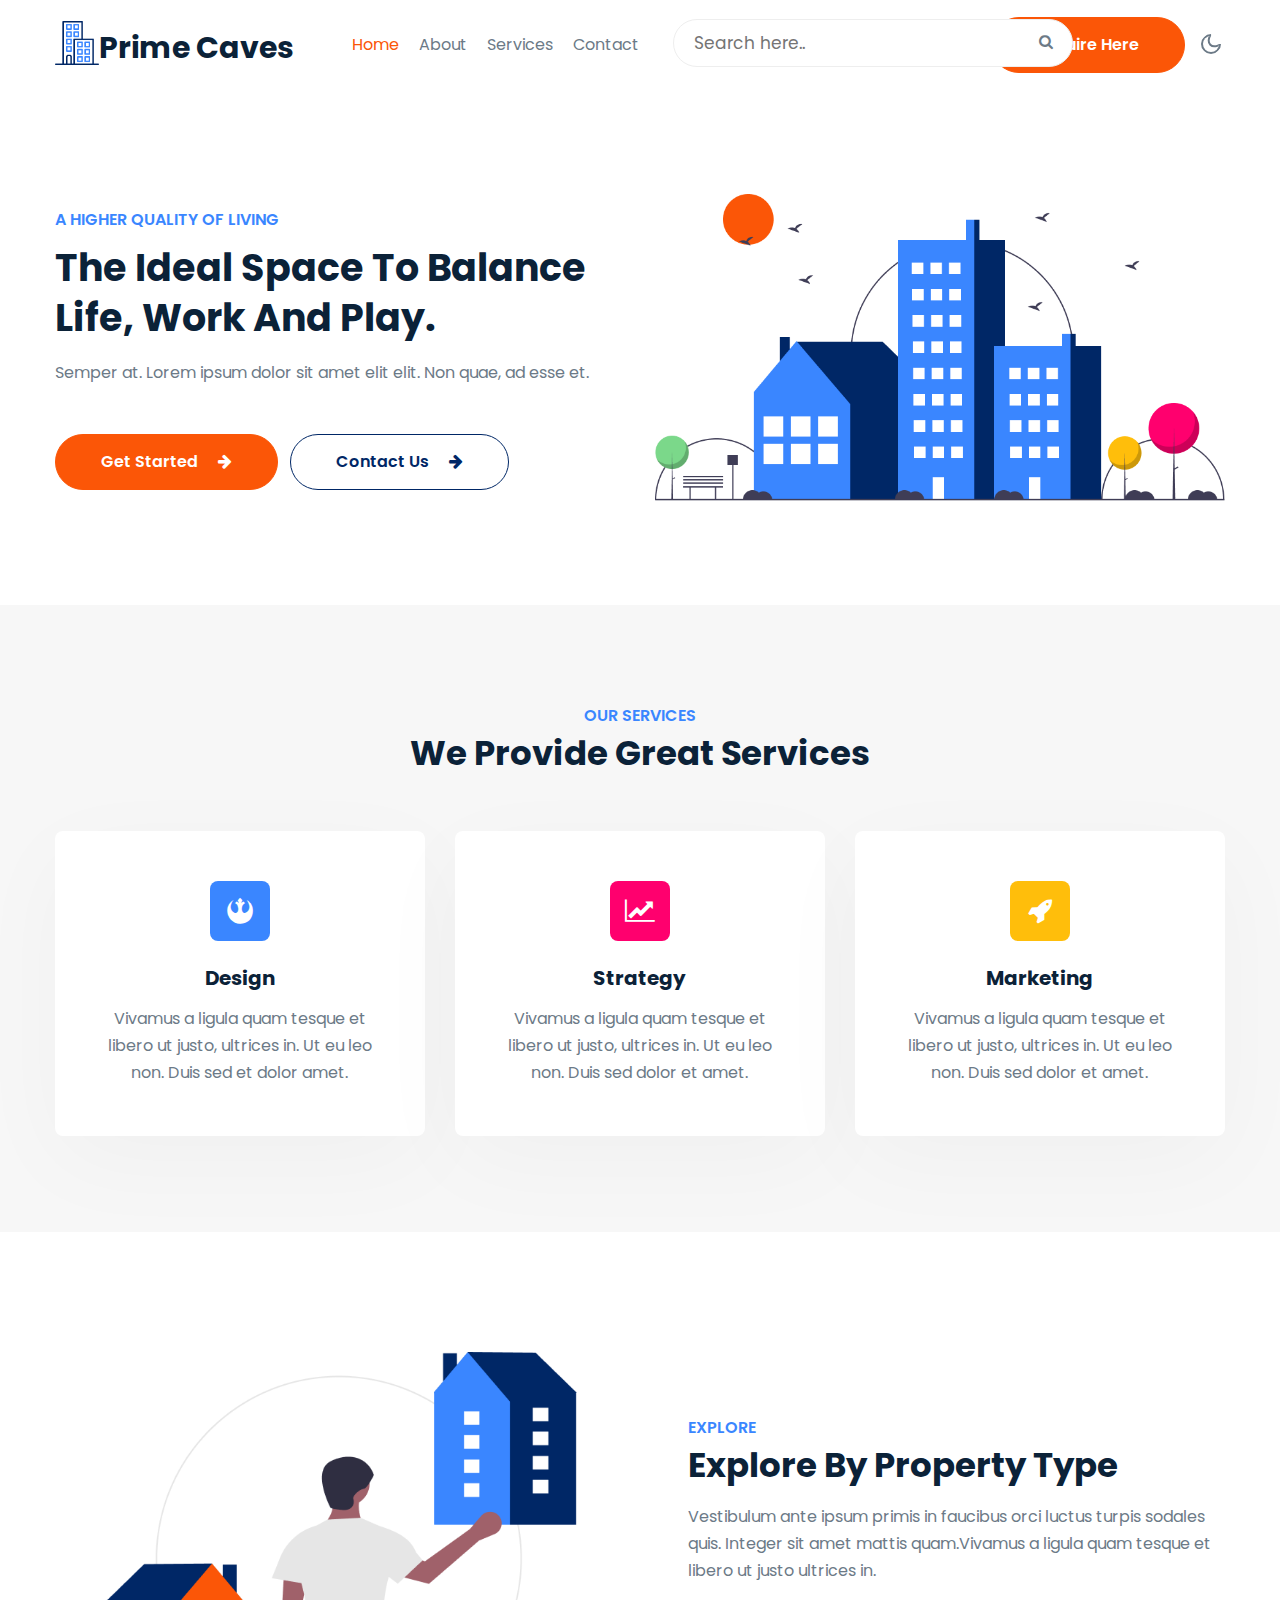
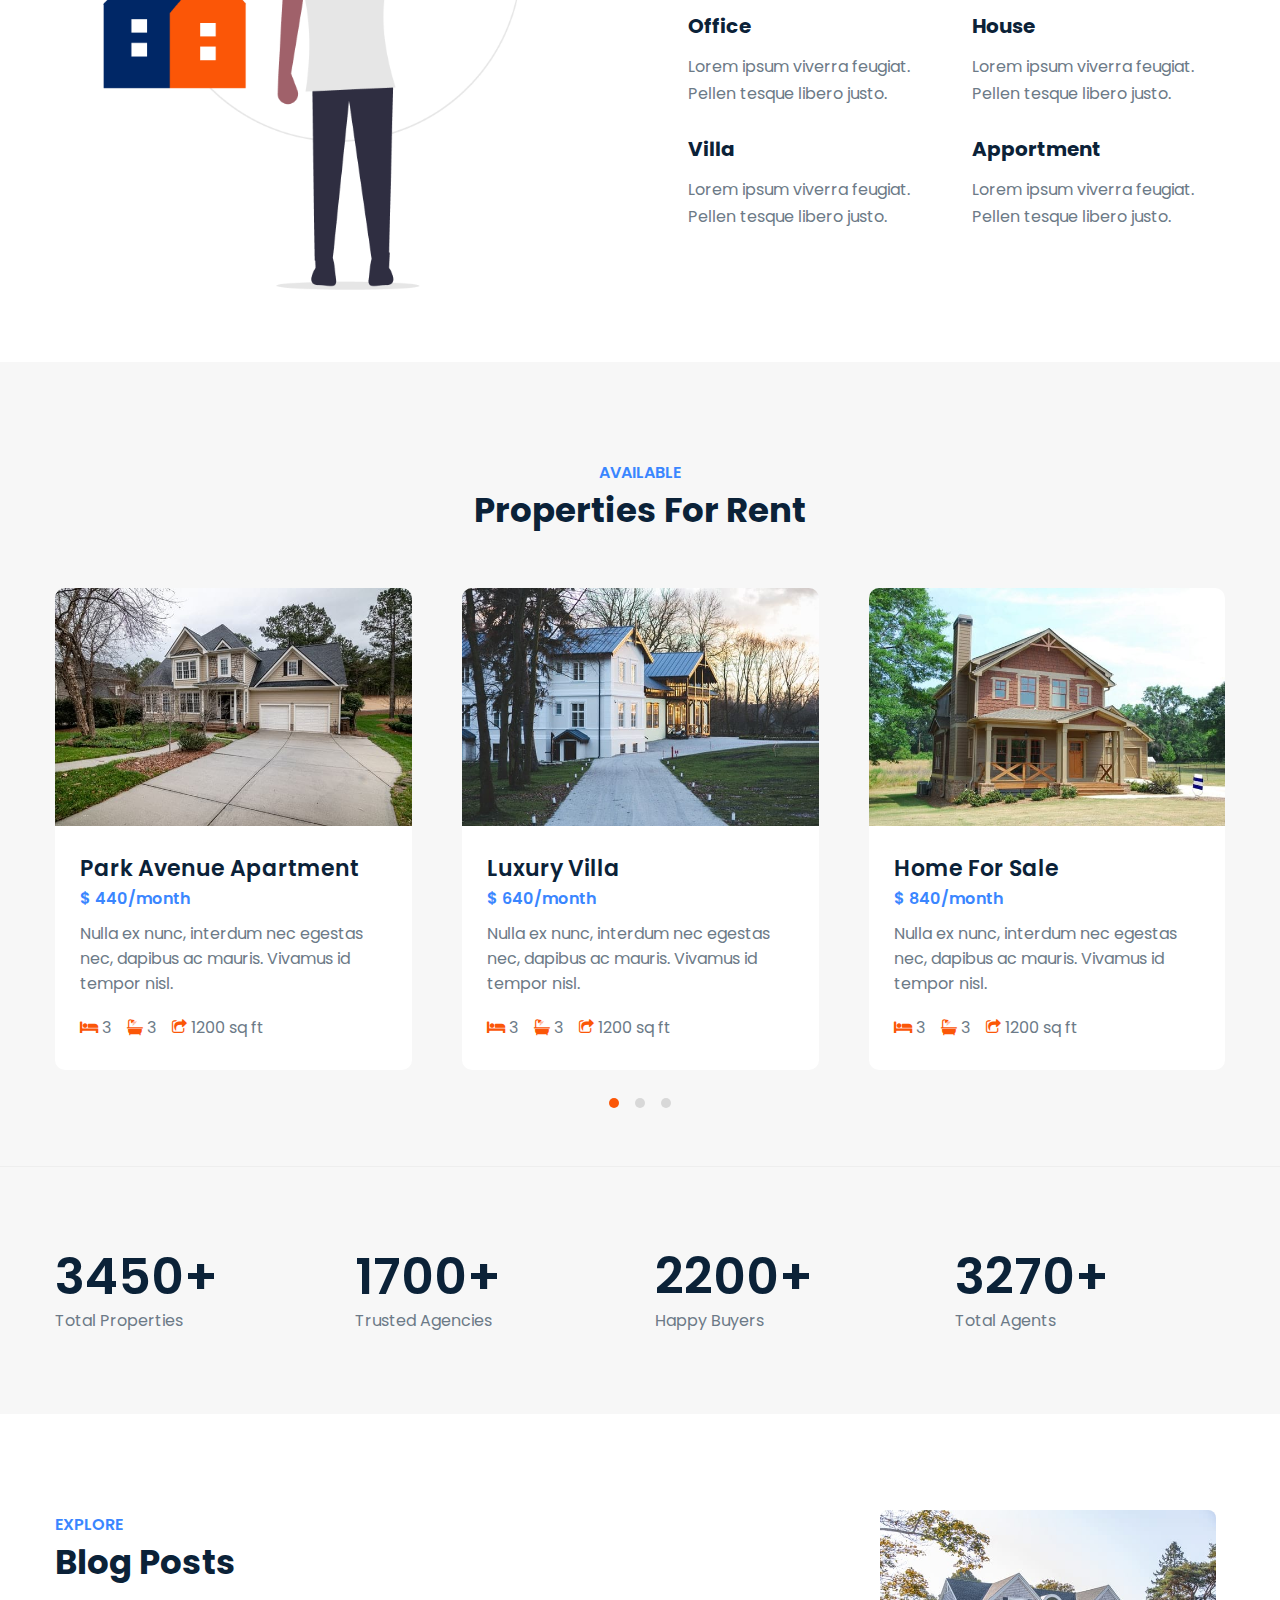
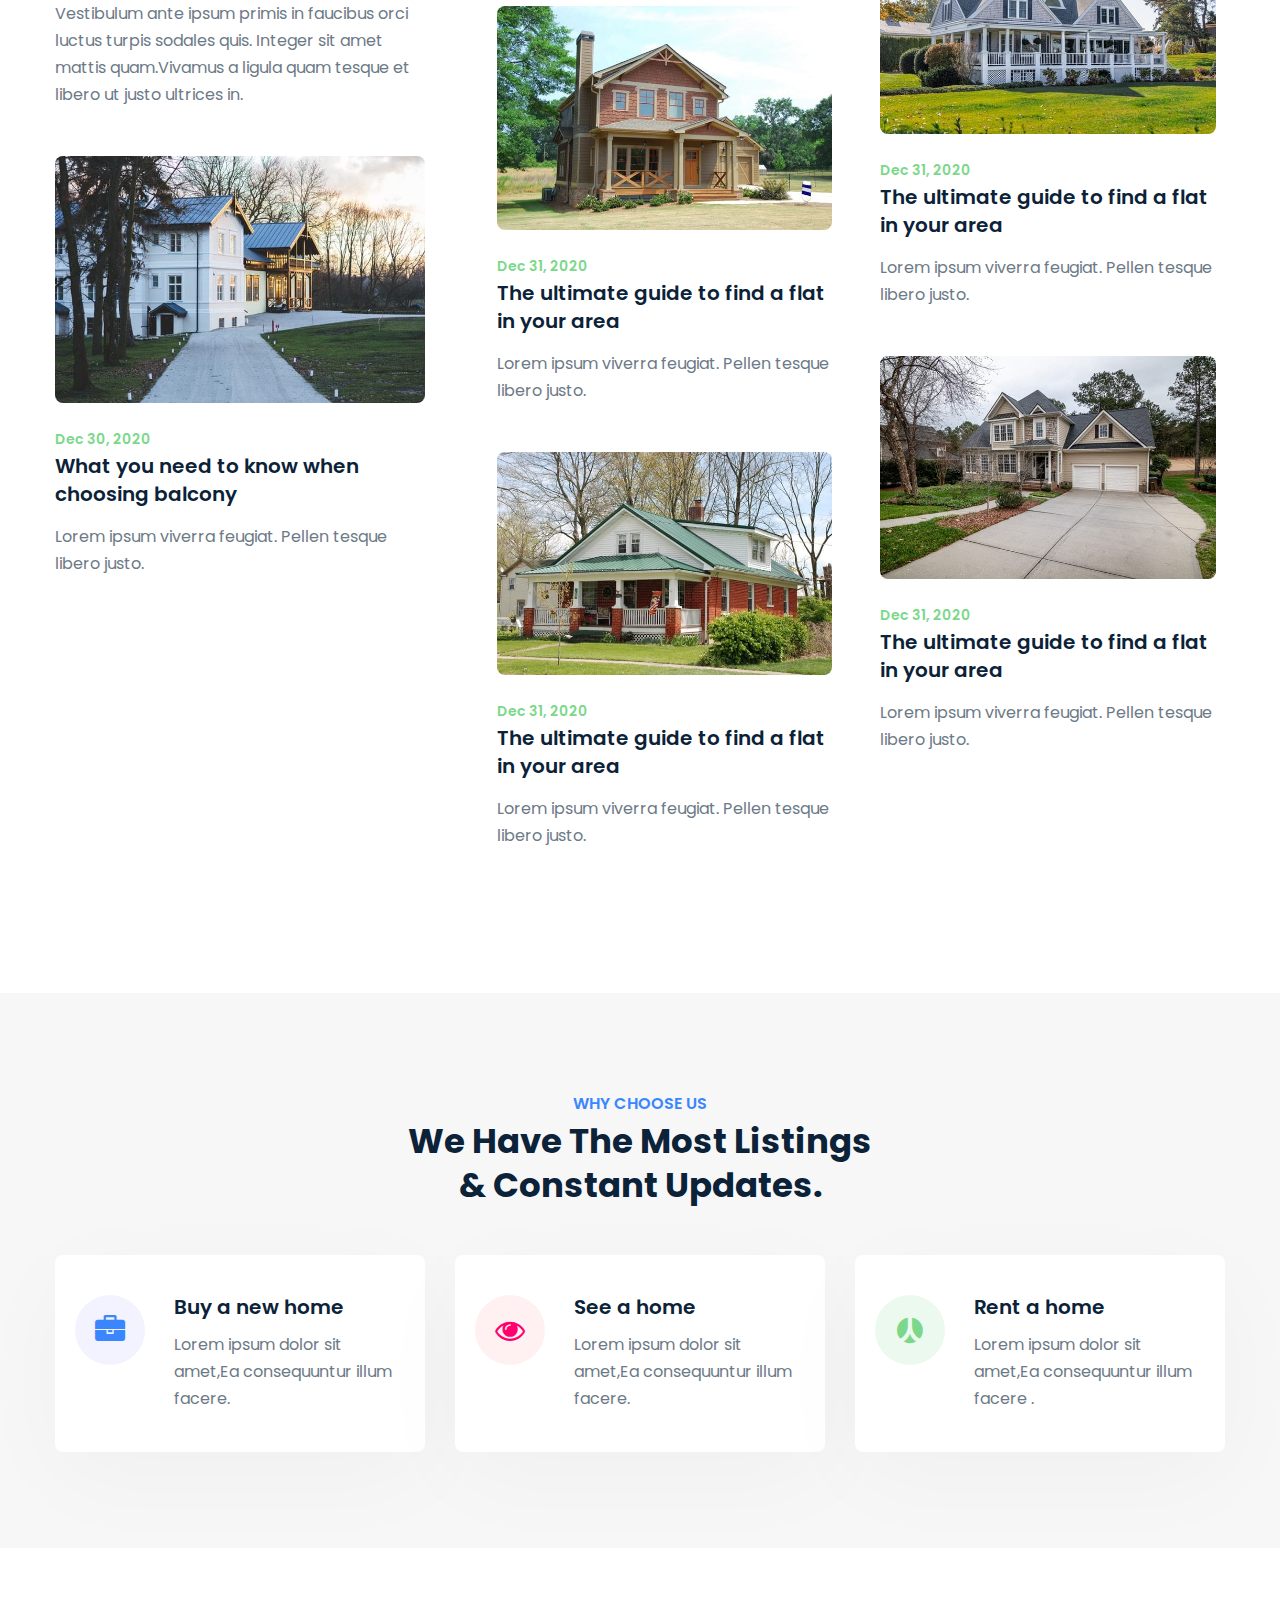
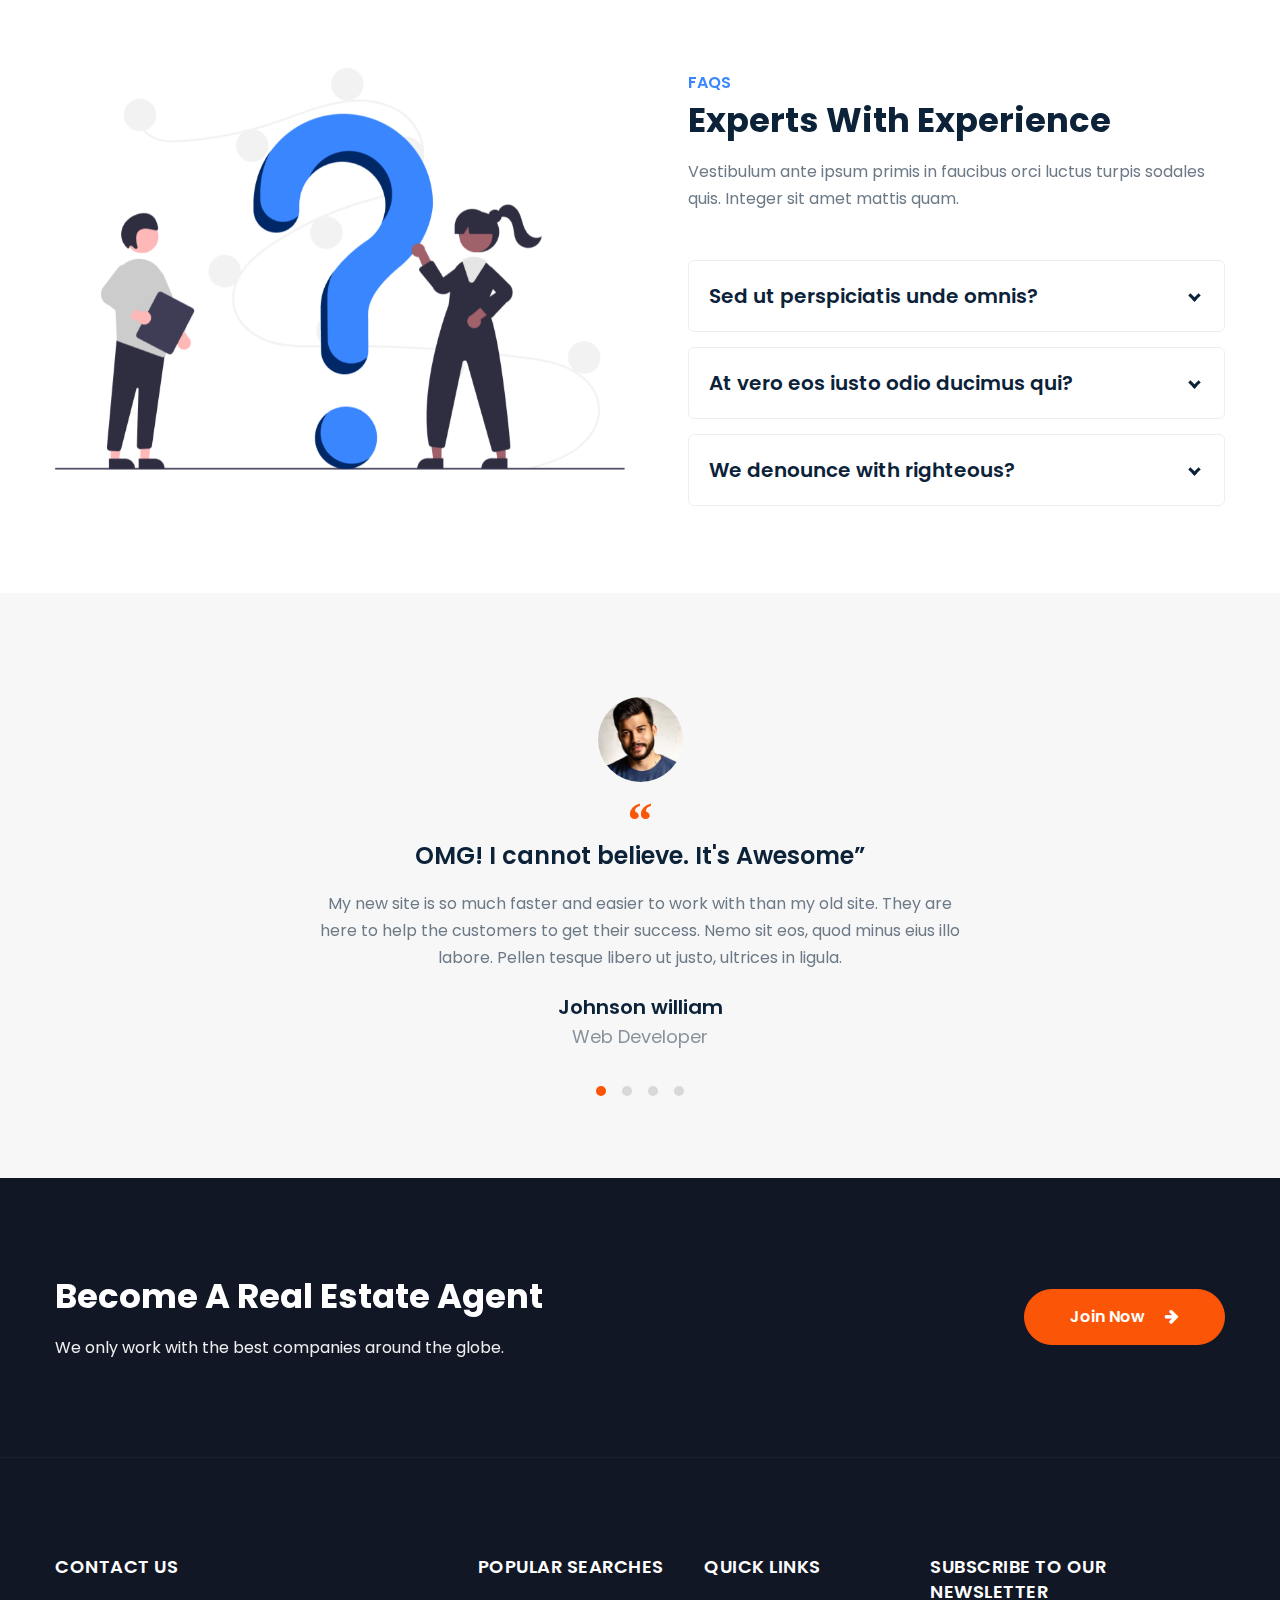
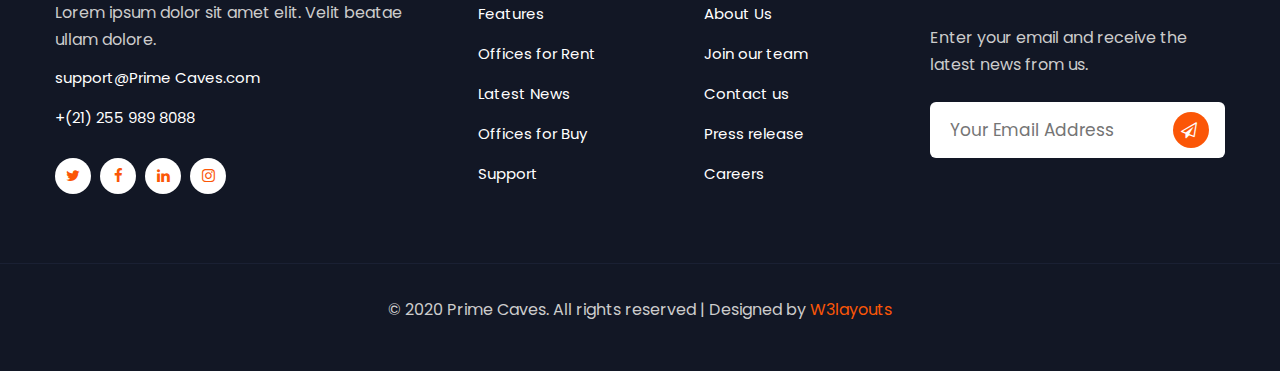
==== index.html @ da5db81c "demo" ====
<!--
Author: W3layouts
Author URL: http://w3layouts.com
-->
<!doctype html>
<html lang="zxx">

<head>
  <!-- Required meta tags -->
  <meta charset="utf-8">
  <meta name="viewport" content="width=device-width, initial-scale=1, shrink-to-fit=no">
  <meta name="keywords"
    content="Prime Caves Responsive web template, Bootstrap Web Templates, Android Compatible web template, Smartphone Compatible web template, free webdesigns for Nokia, Samsung, LG, SonyEricsson, Motorola web design" />
  <title>Prime Caves Housing Category Bootstrap Responsive Web Template | Home :: W3Layouts </title>
  <link href="//fonts.googleapis.com/css2?family=Poppins:wght@100;300;400;600;700;800&display=swap"
    rel="stylesheet">
  <!-- Template CSS -->
  <link rel="stylesheet" href="assets/css/style-starter.css">
</head>

<body>
  <!--header-->
  <div class="header-w3l">
    <!-- header -->
    <header id="site-header" class="fixed-top">
      <div class="container">
        <nav class="navbar navbar-expand-lg stroke">
          <a class="navbar-brand pr-lg-5" href="index.html">
            <img src="assets/images/logo.png" alt="" class="img-fluid">Prime Caves
          </a>
          <!-- if logo is image enable this   
            <a class="navbar-brand" href="#index.html">
                <img src="image-path" alt="Your logo" title="Your logo" style="height:35px;" />
            </a> -->
          <button class="navbar-toggler  collapsed bg-gradient" type="button" data-toggle="collapse"
            data-target="#navbarTogglerDemo02" aria-controls="navbarTogglerDemo02" aria-expanded="false"
            aria-label="Toggle navigation">
            <span class="navbar-toggler-icon fa icon-expand fa-bars"></span>
            <span class="navbar-toggler-icon fa icon-close fa-times"></span>
            </span>
          </button>

          <div class="collapse navbar-collapse" id="navbarTogglerDemo02">
            <ul class="navbar-nav mr-lg-auto">
              <li class="nav-item active">
                <a class="nav-link" href="index.html">Home</a>
              </li>
              <li class="nav-item">
                <a class="nav-link" href="about.html">About</a>
              </li>
              <li class="nav-item">
                <a class="nav-link" href="services.html">Services</a>
              </li>
             
              <li class="nav-item">
                <a class="nav-link" href="contact.html">Contact</a>
              </li>
              <li class="search-bar ml-lg-4 mt-lg-0 mt-4">
                <!--/search-right-->
                <form class="search position-relative">
                  <input type="search" class="search__input" name="search" placeholder="Search here.."
                    onload="equalWidth()" required="">
                  <span class="fa fa-search search__icon"></span>
                </form>

                <!--//search-right-->
              </li>

            </ul>
            <ul class="navbar-nav search-right mt-lg-0 mt-2">
              <li class="mx-3">
                <a href="#btn" class="btn btn-style btn-primary">Enquire Here</a>
              </li>

            </ul>
          </div>
          <!-- toggle switch for light and dark theme -->
          <div class="mobile-position">
            <nav class="navigation">
              <div class="theme-switch-wrapper">
                <label class="theme-switch" for="checkbox">
                  <input type="checkbox" id="checkbox">
                  <div class="mode-container">
                    <i class="gg-sun"></i>
                    <i class="gg-moon"></i>
                  </div>
                </label>
              </div>
            </nav>
          </div>
          <!-- //toggle switch for light and dark theme -->
        </nav>
      </div>
    </header>
    <!-- //header -->
  </div>
  <section class="w3l-banner py-5" id="banner">
    <div class="midd-w3 py-lg-5 py-md-4">
      <div class="container py-lg-2">
        <div class="row">
          <div class="col-lg-6 banner-content align-self pr-lg-5">
            <h5 class="title-subhny mb-2">A Higher Quality of Living</h5>
            <h3 class="">The ideal space to balance life, work and play.</h3>
          <p class="mt-3">Semper at. Lorem ipsum dolor sit amet elit
            elit. Non quae, ad esse et.</p>
            <a href="#btn" class="btn btn-style btn-primary mt-lg-5 mt-4 mr-2">Get Started <span
                class="fa fa-arrow-right  ml-3"></a>
            <a href="#btn" class="btn btn-style btn-outline-dark mt-lg-5 mt-4">Contact Us <span
                class="fa fa-arrow-right  ml-3"></a>
          </div>
          <div class="col-lg-6 text-center mt-lg-0 mt-md-5 mt-4">
            <div class="image-block position-relative">
              <img src="assets/images/1.png" alt="" class="img-fluid mt-lg-0 mt-4">
            </div>
          </div>
        </div>
      </div>
    </div>
  </section>
  <!-- /bottom-grids-->
  <section class="w3l-bottom-grids-6 py-5" id="services">
    <div class="container py-lg-5 py-md-4 py-2">
      <div class="title-content text-center">
        <h6 class="title-subhny text-center">Our Services</h6>
        <h3 class="title-w3l mb-sm-5 mb-4 pb-sm-o pb-2 text-center">We provide great services</h3>
      </div>
      <div class="grids-area-hny main-cont-wthree-fea row">
        <div class="col-lg-4 col-md-6 grids-feature">
          <div class="area-box icon-blue">
            <span class="fa fa-rebel"></span>
            <h4><a href="#feature" class="title-head">Design</a></h4>
            <p>Vivamus a ligula quam tesque et libero ut justo, ultrices in. Ut eu leo non. Duis sed et dolor
              amet.</p>

          </div>
        </div>
        <div class="col-lg-4 col-md-6 grids-feature mt-md-0 mt-4">
          <div class="area-box icon-pink">
            <span class="fa fa-line-chart"></span>
            <h4><a href="#feature" class="title-head">Strategy</a></h4>
            <p>Vivamus a ligula quam tesque et libero ut justo, ultrices in. Ut eu leo non. Duis sed dolor et
              amet.</p>

          </div>
        </div>
        <div class="col-lg-4 col-md-6 grids-feature mt-lg-0 mt-4">
          <div class="area-box icon-yellow">
            <span class="fa fa-rocket"></span>
            <h4><a href="#feature" class="title-head">Marketing</a></h4>
            <p>Vivamus a ligula quam tesque et libero ut justo, ultrices in. Ut eu leo non. Duis sed dolor et
              amet.</p>

          </div>
        </div>
      </div>
    </div>
  </section>
  <!-- //bottom-grids-->
  <!--/w3l-agents-block-->
  <div class="w3l-agent-block py-5" id="why">
    <div class="container py-lg-4">
      <div class="row align-items-center mt-5">
        <div class="col-lg-6">
          <div class="agent-block-image px-lg-5">
            <img src="assets/images/3.png" class="img-fluid" alt="">
          </div>
        </div>
        <div class="col-lg-6 mt-lg-0 mt-5 pl-lg-5">
          <h6 class="title-subhny">Explore</h6>
          <h3 class="title-w3l">
            Explore
            by Property Type</h3>
          <p class="my-3"> Vestibulum ante ipsum primis in faucibus orci luctus
            turpis sodales quis. Integer sit amet mattis quam.Vivamus a ligula quam tesque et libero ut justo ultrices
            in.</p>

          <div class="subscribe-cat">
            <div class="subscribe-cat-gd">
              <a href="#" class="subscribe-cat-link">Office</a>
              <p class="mt-2">Lorem ipsum viverra feugiat. Pellen tesque libero justo.</p>
            </div>
            <div class="subscribe-cat-gd">
              <a href="#" class="subscribe-cat-link">House</a>
              <p class="mt-2">Lorem ipsum viverra feugiat. Pellen tesque libero justo.</p>
            </div>
            <div class="subscribe-cat-gd">
              <a href="#" class="subscribe-cat-link">Villa</a>
              <p class="mt-2">Lorem ipsum viverra feugiat. Pellen tesque libero justo.</p>
            </div>
            <div class="subscribe-cat-gd">
              <a href="#" class="subscribe-cat-link">Apportment</a>
              <p class="mt-2">Lorem ipsum viverra feugiat. Pellen tesque libero justo.</p>
            </div>
          </div>
        </div>
      </div>
    </div>
  </div>
  <!--//w3l-agents-block-->
  <section class="w3l-grids-4 py-5">
    <div class="container  py-md-5 py-2">
      <div id="grids4-block" class="">
        <div class="title-content text-center">
          <h6 class="title-subhny text-center">Available </h6>
          <h3 class="title-w3l mb-sm-5 mb-4 pb-sm-o pb-2 text-center">Properties for rent</h3>
        </div>
        <div class="owl-carousel owl-theme" id="owl-demo1">
          <div class="item">
            <div class="grids4-info">
              <a href="#"><img class="img-fluid" src="assets/images/g1.jpg" alt="" /></a>
              <div class="info-bg">
                <h5><a href="#">Park avenue apartment</a></h5>
                <span class="price">$ 440/month</span>
                <p>Nulla ex nunc, interdum nec egestas nec, dapibus ac mauris. Vivamus id tempor nisl.</p>
                <ul>
                  <li><span class="fa fa-bed"></span> 3</li>
                  <li><span class="fa fa-bath"></span> 3</li>
                  <li><span class="fa fa-share-square-o"></span> 1200 sq ft</li>
                </ul>
              </div>
            </div>
          </div>
          <div class="item">
            <div class="grids4-info">
              <a href="#"><img class="img-fluid" src="assets/images/g2.jpg" alt="" /></a>
              <div class="info-bg">
                <h5><a href="#">Luxury villa</a></h5>
                <span class="price">$ 640/month</span>
                <p>Nulla ex nunc, interdum nec egestas nec, dapibus ac mauris. Vivamus id tempor nisl.</p>
                <ul>
                  <li><span class="fa fa-bed"></span> 3</li>
                  <li><span class="fa fa-bath"></span> 3</li>
                  <li><span class="fa fa-share-square-o"></span> 1200 sq ft</li>
                </ul>
              </div>
            </div>
          </div>
          <div class="item">
            <div class="grids4-info">
              <a href="#"><img class="img-fluid" src="assets/images/g3.jpg" alt="" /></a>
              <div class="info-bg">
                <h5><a href="#"> Home for sale</a></h5>
                <span class="price">$ 840/month</span>
                <p>Nulla ex nunc, interdum nec egestas nec, dapibus ac mauris. Vivamus id tempor nisl.</p>
                <ul>
                  <li><span class="fa fa-bed"></span> 3</li>
                  <li><span class="fa fa-bath"></span> 3</li>
                  <li><span class="fa fa-share-square-o"></span> 1200 sq ft</li>
                </ul>
              </div>
            </div>
          </div>
          <div class="item">
            <div class="grids4-info">
              <a href="#"><img class="img-fluid" src="assets/images/g4.jpg" alt="" /></a>
              <div class="info-bg">
                <h5><a href="#">Park avenue apartment</a></h5>
                <span class="price">$ 340/month</span>
                <p>Nulla ex nunc, interdum nec egestas nec, dapibus ac mauris. Vivamus id tempor nisl.</p>
                <ul>
                  <li><span class="fa fa-bed"></span> 3</li>
                  <li><span class="fa fa-bath"></span> 3</li>
                  <li><span class="fa fa-share-square-o"></span> 1200 sq ft</li>
                </ul>
              </div>
            </div>
          </div>
          <div class="item">
            <div class="grids4-info">
              <a href="#"><img class="img-fluid" src="assets/images/g5.jpg" alt="" /></a>
              <div class="info-bg">
                <h5><a href="#">Home for sale</a></h5>
                <span class="price">$ 640/month</span>
                <p>Nulla ex nunc, interdum nec egestas nec, dapibus ac mauris. Vivamus id tempor nisl.</p>
                <ul>
                  <li><span class="fa fa-bed"></span> 3</li>
                  <li><span class="fa fa-bath"></span> 3</li>
                  <li><span class="fa fa-share-square-o"></span> 1200 sq ft</li>
                </ul>
              </div>
            </div>
          </div>
          <div class="item">
            <div class="grids4-info">
              <a href="#"><img class="img-fluid" src="assets/images/g6.jpg" alt="" /></a>
              <div class="info-bg">
                <h5><a href="#">Park avenue apartment</a></h5>
                <span class="price">$ 240/month</span>
                <p>Nulla ex nunc, interdum nec egestas nec, dapibus ac mauris. Vivamus id tempor nisl.</p>
                <ul>
                  <li><span class="fa fa-bed"></span> 3</li>
                  <li><span class="fa fa-bath"></span> 3</li>
                  <li><span class="fa fa-share-square-o"></span> 1200 sq ft</li>
                </ul>
              </div>
            </div>
          </div>
          <div class="item">
            <div class="grids4-info">
              <a href="#"><img class="img-fluid" src="assets/images/g7.jpg" alt="" /></a>
              <div class="info-bg">
                <h5><a href="#">Home for sale</a></h5>
                <span class="price">$ 540/month</span>
                <p>Nulla ex nunc, interdum nec egestas nec, dapibus ac mauris. Vivamus id tempor nisl.</p>
                <ul>
                  <li><span class="fa fa-bed"></span> 3</li>
                  <li><span class="fa fa-bath"></span> 3</li>
                  <li><span class="fa fa-share-square-o"></span> 1200 sq ft</li>
                </ul>
              </div>
            </div>
          </div>
          <div class="item">
            <div class="grids4-info">
              <a href="#"><img class="img-fluid" src="assets/images/g8.jpg" alt="" /></a>
              <div class="info-bg">
                <h5><a href="#">Park avenue apartment</a></h5>
                <span class="price">$ 840/month</span>
                <p>Nulla ex nunc, interdum nec egestas nec, dapibus ac mauris. Vivamus id tempor nisl.</p>
                <ul>
                  <li><span class="fa fa-bed"></span> 3</li>
                  <li><span class="fa fa-bath"></span> 3</li>
                  <li><span class="fa fa-share-square-o"></span> 1200 sq ft</li>
                </ul>
              </div>
            </div>
          </div>
          <div class="item">
            <div class="grids4-info">
              <a href="#"><img class="img-fluid" src="assets/images/g9.jpg" alt="" /></a>
              <div class="info-bg">
                <h5><a href="#">Park avenue apartment</a></h5>
                <span class="price">$ 440/month</span>
                <p>Nulla ex nunc, interdum nec egestas nec, dapibus ac mauris. Vivamus id tempor nisl.</p>
                <ul>
                  <li><span class="fa fa-bed"></span> 3</li>
                  <li><span class="fa fa-bath"></span> 3</li>
                  <li><span class="fa fa-share-square-o"></span> 1200 sq ft</li>
                </ul>
              </div>
            </div>
          </div>
        </div>
      </div>
    </div>
  </section>
  <!-- grids block 4 -->
  <div class="fact-section" id="stats">
    <div class="container">
      <div class="justify-content-center row">
        <div class="col-lg-3 col-6 mt-lg-0 mt-4">
          <div class="single-fact">
            <h3 class="counter-text">3450+</h3>
            <p class="mb-0">Total Properties</p>
          </div>
        </div>
        <div class="col-lg-3 col-6 mt-lg-0 mt-4">
          <div class="single-fact">
            <h3 class="counter-text">
              1700+
            </h3>
            <p class="mb-0">Trusted Agencies

            </p>
          </div>
        </div>
        <div class="col-lg-3 col-6 mt-lg-0 mt-4">
          <div class="single-fact">
            <h3 class="counter-text">
              2200+
            </h3>
            <p class="mb-0">Happy Buyers</p>
          </div>
        </div>
        <div class="col-lg-3 col-6 mt-lg-0 mt-4">
          <div class="single-fact">
            <h3 class="counter-text">
              3270+
            </h3>
            <p class="mb-0">Total Agents</p>
          </div>
        </div>
      </div>
    </div>
  </div>
  <!-- about block3 -->
  <!--/w3l-news-block-->
  <section class="w3l-agent-block py-5" id="news">
    <div class="container py-lg-5 py-md-5 py-2">
      <div class="row">
        <div class="col-lg-4 news-left">
          <h6 class="title-subhny">Explore</h6>
          <h3 class="title-w3l">
            Blog Posts</h3>
          <p class="my-3"> Vestibulum ante ipsum primis in faucibus orci luctus
            turpis sodales quis. Integer sit amet mattis quam.Vivamus a ligula quam tesque et libero ut justo ultrices
            in.</p>
          <div class="w3l-news-gd mt-5">
               <a href="#"><img src="assets/images/g2.jpg" alt="" class="radius-image img-fluid"></a>
            <div class="w3l-news-gd-inf mt-4">
              <h6 class="date">Dec 30, 2020

              </h6>
              <h4>
                <a href="#" class="news-link">What you need to know when choosing balcony</a>
              </h4>
              <p class="">Lorem ipsum viverra feugiat. Pellen tesque libero justo.</p>
            </div>
          </div>

        </div>
        <div class="col-lg-8 news-left mt-lg-0 mt-5 pl-lg-5">
          <div class="row ">
            <div class="col-md-6 news-gd-1 mt-lg-5 pt-lg-5 px-lg-4">
              <div class="w3l-news-gd mb-5">
                <a href="#"><img src="assets/images/g3.jpg" alt="" class="radius-image img-fluid"></a>
                <div class="w3l-news-gd-inf mt-4">
                  <h6 class="date">Dec 31, 2020

                  </h6>
                  <h4>
                    <a href="#" class="news-link">The ultimate guide to find a flat in your area</a>
                  </h4>
                  <p class="">Lorem ipsum viverra feugiat. Pellen tesque libero justo.</p>
                </div>
              </div>
              <div class="w3l-news-gd mb-5">
                <img src="assets/images/g4.jpg" alt="" class="radius-image img-fluid">
                <div class="w3l-news-gd-inf mt-4">
                  <h6 class="date">Dec 31, 2020

                  </h6>
                  <h4>
                    <a href="#" class="news-link">The ultimate guide to find a flat in your area</a>
                  </h4>
                  <p class="">Lorem ipsum viverra feugiat. Pellen tesque libero justo.</p>
                </div>
              </div>
            </div>
            <div class="col-md-6 news-gd-1 px-lg-4">
              <div class="w3l-news-gd mb-5">
                <a href="#"><img src="assets/images/g5.jpg" alt="" class="radius-image img-fluid"></a>
                <div class="w3l-news-gd-inf mt-4">
                  <h6 class="date">Dec 31, 2020

                  </h6>
                  <h4>
                    <a href="#" class="news-link">The ultimate guide to find a flat in your area</a>
                  </h4>
                  <p class="">Lorem ipsum viverra feugiat. Pellen tesque libero justo.</p>
                </div>
              </div>
              <div class="w3l-news-gd mb-5">
                <a href="#"><img src="assets/images/g1.jpg" alt="" class="radius-image img-fluid"></a>
                <div class="w3l-news-gd-inf mt-4">
                  <h6 class="date">Dec 31, 2020

                  </h6>
                  <h4>
                    <a href="#" class="news-link">The ultimate guide to find a flat in your area</a>
                  </h4>
                  <p class="">Lorem ipsum viverra feugiat. Pellen tesque libero justo.</p>
                </div>
              </div>
            </div>
          </div>
        </div>
      </div>
    </div>
  </section>
  <!--//w3l-news-block-->
  <!--/w3l-content-4-->
  <section class="w3l-content-4 py-5" id="features">
    <div class="content-4-main py-lg-5 py-md-4">
      <div class="container">
        <div class="title-content text-center">
          <h3 class="title-subhny"> Why choose us</h3>
          <h3 class="title-w3l">We have the most listings <br>& constant updates.</h3>
        </div>
        <div class="content-info-in row pt-lg-5">
          <div class="content-left col-lg-4 mt-lg-0 mt-md-5 mt-3">
            <div class="content-4-main-gd">
              <div class="row content4-right-grids">
                <div class="col-sm-3 content4-right-icon">
                  <div class="content4-icon icon-clr1">
                    <span class="fa fa-briefcase"></span>
                  </div>
                </div>
                <div class="col-sm-9 content4-right-info pl-4">
                  <h6><a href="#url">Buy a new home</a></h6>
                  <p>Lorem ipsum dolor sit amet,Ea consequuntur illum facere.</p>
                </div>
              </div>
            </div>
          </div>
          <div class="content-left col-lg-4 mt-lg-0 mt-md-5 mt-3">
            <div class="content-4-main-gd">
              <div class="row content4-right-grids">
                <div class="col-sm-3 content4-right-icon">
                  <div class="content4-icon icon-clr2">
                    <span class="fa fa-eye"></span>
                  </div>
                </div>
                <div class="col-sm-9 content4-right-info pl-4">
                  <h6><a href="#url">See a home</a></h6>
                  <p>Lorem ipsum dolor sit amet,Ea consequuntur illum facere.</p>
                </div>
              </div>
            </div>
          </div>
          <div class="content-left col-lg-4 mt-lg-0 mt-md-5mt-3">
            <div class="content-4-main-gd">
              <div class="row content4-right-grids">
                <div class="col-sm-3 content4-right-icon">
                  <div class="content4-icon icon-clr3">
                    <span class="fa fa-renren"></span>
                  </div>
                </div>
                <div class="col-sm-9 content4-right-info pl-4">
                  <h6><a href="#url">Rent a home</a></h6>
                  <p>Lorem ipsum dolor sit amet,Ea consequuntur illum facere .</p>
                </div>
              </div>
            </div>
          </div>
        </div>
      </div>
    </div>
  </section>
  <!--//w3l-content-4-->
  <!--/w3l-faq-block-->
  <div class="w3l-faq-block py-5" id="faq">
    <div class="container py-lg-4">
      <div class="row mt-5">
        <div class="col-lg-6">
          <div class="faq-image">
            <img src="assets/images/9.png" class="img-fluid" alt="">
          </div>
        </div>
        <div class="col-lg-6 mt-lg-0 mt-5 pl-lg-5">
          <h6 class="title-subhny">FaQs</h6>
          <h3 class="title-w3l">
            Experts with experience </h3>
          <p class="my-3"> Vestibulum ante ipsum primis in faucibus orci luctus
            turpis sodales quis. Integer sit amet mattis quam.</p>
          <section class="w3l-faq mt-5" id="faq">
            <div class="faq-page">
              <ul>
                <li>
                  <input type="checkbox" checked>
                  <i></i>
                  <h4>Sed ut perspiciatis unde omnis?</h4>
                  <p>Sit amet consectetur adipisicing elit. Voluptates amet earum velit nobis aliquam
                    laboriosam nihil debitis animi vitae eos nisi laudantium. Tempore reiciendis ipsam
                    culpa, qui
                    voluptates eveniet, incidunt officiis eaque iste minima autem.</p>
                </li>
                <li>
                  <input type="checkbox" checked>
                  <i></i>
                  <h4>At vero eos iusto odio ducimus qui?</h4>
                  <p>Lorem ipsum dolor, sit amet consectetur adipisicing elit. Voluptates amet earum velit
                    nobis aliquam
                    laboriosam nihil quasi fuga, ad corrupti libero omnis sapiente
                    non assumenda excepturi aperiam animi vitae eos nisi laudantium. Tempore reiciendis
                    ipsam culpa, qui
                    voluptates eveniet, incidunt officiis eaque iste minima autem.</p>
                </li>
                <li>
                  <input type="checkbox" checked>
                  <i></i>
                  <h4>We denounce with righteous?</h4>
                  <p>Lorem ipsum dolor, sit amet consectetur adipisicing elit. Voluptates amet earum velit
                    nobis aliquam
                    laboriosam nihil debitis facere voluptatibus consectetur quae quasi fuga, ad corrupti
                    libero omnis
                    sapiente
                    non assumenda excepturi aperiam iste minima autem.</p>
                </li>


              </ul>
            </div>
          </section>
        </div>
      </div>
    </div>

  </div>
  <!--//w3l-faq-block-->
  <!-- testimonials section -->
  <section class="w3l-clients w3l-agency-test" id="testimonials">
    <div class="midd-w3 py-5">
      <div class="container py-lg-5 py-md-3">
        <div id="owl-agency" class="owl-carousel owl-theme py-2 mb-4 text-center">
          <div class="item">
            <div class="testimonial-content">
              <div class="testimonial">
                <a class="comment-img" href="#url"><img src="assets/images/team1.jpg" class="img-responsive"
                    alt="placeholder image"></a>
                <blockquote>
                  <q>OMG! I cannot believe. It's Awesome</q>
                </blockquote>
                <p>My new site is so much faster and easier to work with than my old site. They are here to
                  help the customers to get their success. Nemo sit eos, quod minus eius illo labore.
                  Pellen tesque libero ut justo, ultrices in ligula.</p>
                <div class="text-center mt-4">
                  <div class="people-info align-self">
                    <h3>Johnson william</h3>
                    <p class="indentity text-center">Web Developer</p>
                  </div>
                </div>
              </div>
            </div>
          </div>
          <div class="item">
            <div class="testimonial-content">
              <div class="testimonial">
                <a class="comment-img" href="#url"><img src="assets/images/team2.jpg" class="img-responsive"
                    alt="placeholder image"></a>
                <blockquote>
                  <q>Simply the best. Better than all the rest.</q>
                </blockquote>
                <p>My new site is so much faster and easier to work with than my old site. They are here to
                  help the customers to get their success. Nemo sit eos, quod minus eius illo labore.
                  Pellen tesque libero ut justo, ultrices in ligula.</p>
                <div class="text-center mt-4">
                  <div class="people-info align-self">
                    <h3>Alexander sakura</h3>
                    <p class="indentity text-center">Digital Marketer</p>
                  </div>
                </div>
              </div>
            </div>
          </div>
          <div class="item">
            <div class="testimonial-content">
              <div class="testimonial">
                <a class="comment-img" href="#url"><img src="assets/images/team3.jpg" class="img-responsive"
                    alt="placeholder image"></a>
                <blockquote>
                  <q>OMG! I cannot believe. It's Awesome</q>
                </blockquote>
                <p>My new site is so much faster and easier to work with than my old site. They are here to
                  help the customers to get their success. Nemo sit eos, quod minus eius illo labore.
                  Pellen tesque libero ut justo, ultrices in ligula.</p>
                <div class="text-center mt-4">
                  <div class="people-info align-self">
                    <h3>John wilson</h3>
                    <p class="indentity text-center">Web Developer</p>
                  </div>
                </div>
              </div>
            </div>
          </div>
          <div class="item">
            <div class="testimonial-content">
              <div class="testimonial">
                <a class="comment-img" href="#url"><img src="assets/images/team4.jpg" class="img-responsive"
                    alt="placeholder image"></a>
                <blockquote>
                  <q>OMG! I cannot believe. It's Awesome</q>
                </blockquote>
                <p>My new site is so much faster and easier to work with than my old site. They are here to
                  help the customers to get their success. Nemo sit eos, quod minus eius illo labore.
                  Pellen tesque libero ut justo, ultrices in ligula.</p>
                <div class="text-center mt-4">
                  <div class="people-info align-self">
                    <h3>Julia sakura</h3>
                    <p class="indentity text-center">Digital Marketer</p>
                  </div>
                </div>
              </div>
            </div>
          </div>
        </div>
      </div>
    </div>
  </section>
  <!-- //testimonials section -->

  <section class="w3l-project py-5">
    <div class="container py-md-5 py-sm-4 py-2">
      <div class="row">
        <div class="col-lg-8">
          <div class="bottom-info">
            <div class="header-section">
              <h3 class="title-w3l two">Become a Real Estate Agent</h3>
              <p class="mt-3 pr-lg-5">We only work with the best companies around the globe.</p>
            </div>
          </div>
        </div>
        <div class="col-lg-4 align-self text-lg-right">
          <a href="#get" class="btn btn-style btn-primary mt-lg-0 mt-md-5 mt-4">Join Now <span
              class="fa fa-arrow-right ml-3"></span></a>
        </div>
      </div>
    </div>
  </section>
  <!-- footer17 -->
  <section class="footer-17">
    <div class="footer17_sur py-5">
      <div class="container py-lg-5 py-md-4">
        <div class="footer17-top">
          <div class="footer17-top-left1_sur pr-lg-4">
            <h6>Contact Us</h6>
            <p>Lorem ipsum dolor sit amet elit. Velit beatae ullam dolore.</p>
            <ul>
              <li><a href="mailto:support@Prime Caves.com">support@Prime Caves.com</a></li>
              <li><a href="tel:+(21) 255 989 8088">+(21) 255 989 8088</a></li>
            </ul>
            <ul class="footers-17_social">
              <li><a href="#url" class="twitter"><span class="fa fa-twitter"></span></a></li>
              <li><a href="#url" class="facebook"><span class="fa fa-facebook"></span></a></li>
              <li><a href="#url" class="linkedin"><span class="fa fa-linkedin"></span></a></li>
              <li><a href="#url" class="instagram"><span class="fa fa-instagram"></span></a></li>
            </ul>
          </div>
          <div class="footer17-top-left2_sur">
            <h6>Popular Searches</h6>
            <ul>
              <li><a href="#features">Features</a></li>
              <li><a href="#pricing">Offices for Rent</a></li>
              <li><a href="blog.html">Latest News</a></li>
              <li><a href="#help">Offices for Buy</a></li>
              <li><a href="#support">Support</a></li>
            </ul>
          </div>
          <div class="footer17-top-left3_sur">
            <h6>Quick links</h6>
            <ul>
              <li><a href="about.html">About Us</a></li>
              <li><a href="about.html#team">Join our team</a></li>
              <li><a href="contact.html">Contact us</a></li>
              <li><a href="#press">Press release</a></li>
              <li><a href="#careers">Careers</a></li>
            </ul>
          </div>
          <div class="footer17-top-left4_sur">
            <h6>Subscribe To Our Newsletter</h6>
            <p>Enter your email and receive the latest news from us.</p>
            <div class="w3l-footer-subscribe mt-4">
              <form action="#" class="subscribe" method="post">
                <input type="email" name="email" placeholder="Your Email Address" required="">
                <button><span class="fa fa-paper-plane-o pr-1"></span></button>
              </form>
            </div>
          </div>
        </div>
      </div>
      <div class="copyright text-center">
        <div class="container">
          <p class="copy-footer-29">© 2020 Prime Caves. All rights reserved | Designed by <a href="https://w3layouts.com"
              target="_blank">W3layouts</a></p>
        </div>
      </div>
      <!-- move top -->
      <button onclick="topFunction()" id="movetop" title="Go to top">
        &#10548;
      </button>
      <script>
        // When the user scrolls down 20px from the top of the document, show the button
        window.onscroll = function () {
          scrollFunction()
        };

        function scrollFunction() {
          if (document.body.scrollTop > 20 || document.documentElement.scrollTop > 20) {
            document.getElementById("movetop").style.display = "block";
          } else {
            document.getElementById("movetop").style.display = "none";
          }
        }

        // When the user clicks on the button, scroll to the top of the document
        function topFunction() {
          document.body.scrollTop = 0;
          document.documentElement.scrollTop = 0;
        }
      </script>
      <!-- /move top -->
    </div>
  </section>
  <!-- //footer17 -->

  <!-- Template JavaScript -->
  <script src="assets/js/jquery-3.3.1.min.js"></script>

  <script src="assets/js/theme-change.js"></script><!-- theme switch js (light and dark)-->
  <!-- owlcarousel -->
  <script src="assets/js/owl.carousel.js"></script>
  <!-- script for tesimonials carousel slider -->
  <script>
    $(document).ready(function () {
      $("#owl-demo1").owlCarousel({
        loop: true,
        nav: false,
        margin: 50,
        responsiveClass: true,
        responsive: {
          0: {
            items: 1,
            nav: false
          },
          736: {
            items: 3,
            nav: false
          }
        }
      })
    })
  </script>
  <!-- //script for tesimonials carousel slider -->

  <!-- script for tesimonials agency carousel slider -->
  <script>
    $(document).ready(function () {
      $("#owl-agency").owlCarousel({
        loop: true,
        nav: false,
        margin: 50,
        responsiveClass: true,
        responsive: {
          0: {
            items: 1,
            nav: false
          },
          736: {
            items: 1,
            nav: false
          }
        }
      })
    })
  </script>
  <!-- //script for tesimonials agency carousel slider -->
  <!-- disable body scroll which navbar is in active -->
  <script>
    $(function () {
      $('.navbar-toggler').click(function () {
        $('body').toggleClass('noscroll');
      })
    });
  </script>
  <!-- disable body scroll which navbar is in active -->

  <!--/MENU-JS-->
  <script>
    $(window).on("scroll", function () {
      var scroll = $(window).scrollTop();

      if (scroll >= 80) {
        $("#site-header").addClass("nav-fixed");
      } else {
        $("#site-header").removeClass("nav-fixed");
      }
    });

    //Main navigation Active Class Add Remove
    $(".navbar-toggler").on("click", function () {
      $("header").toggleClass("active");
    });
    $(document).on("ready", function () {
      if ($(window).width() > 991) {
        $("header").removeClass("active");
      }
      $(window).on("resize", function () {
        if ($(window).width() > 991) {
          $("header").removeClass("active");
        }
      });
    });
  </script>
  <!--//MENU-JS-->

  <script src="assets/js/bootstrap.min.js"></script>

</body>

</html>
---- assets/css/style-starter.css ----
@charset "UTF-8";

/*--
Author: W3layouts
Author URL: http://w3layouts.com
--*/
/*!
 * Bootstrap v4.4.1 (https://getbootstrap.com/)
 * Copyright 2011-2019 The Bootstrap Authors
 * Copyright 2011-2019 Twitter, Inc.
 * Licensed under MIT (https://github.com/twbs/bootstrap/blob/master/LICENSE)
 */
:root {
  --blue: #007bff;
  --indigo: #6610f2;
  --purple: #6f42c1;
  --pink: #e83e8c;
  --red: #dc3545;
  --orange: #fd7e14;
  --yellow: #ffc107;
  --green: #28a745;
  --teal: #20c997;
  --cyan: #17a2b8;
  --white: #fff;
  --gray: #6c757d;
  --gray-dark: #343a40;
  --primary: var(--secondary-color);
  --secondary: #f8b195;
  --success: #28a745;
  --info: #17a2b8;
  --warning: #ffc107;
  --danger: #dc3545;
  --light: #f8f9fa;
  --dark: #343a40;
  --breakpoint-xs: 0;
  --breakpoint-sm: 576px;
  --breakpoint-md: 768px;
  --breakpoint-lg: 992px;
  --breakpoint-xl: 1200px;
  --font-family-sans-serif: -apple-system, BlinkMacSystemFont, "Segoe UI", Roboto, "Helvetica Neue", Arial, "Noto Sans", sans-serif, "Apple Color Emoji", "Segoe UI Emoji", "Segoe UI Symbol", "Noto Color Emoji";
  --font-family-monospace: SFMono-Regular, Menlo, Monaco, Consolas, "Liberation Mono", "Courier New", monospace;
}

*,
*::before,
*::after {
  box-sizing: border-box;
}

html {
  font-family: sans-serif;
  line-height: 1.15;
  -webkit-text-size-adjust: 100%;
  -webkit-tap-highlight-color: rgba(0, 0, 0, 0);
}

article,
aside,
figcaption,
figure,
footer,
header,
hgroup,
main,
nav,
section {
  display: block;
}

body {
  margin: 0;
  font-family: -apple-system, BlinkMacSystemFont, "Segoe UI", Roboto, "Helvetica Neue", Arial, "Noto Sans", sans-serif, "Apple Color Emoji", "Segoe UI Emoji", "Segoe UI Symbol", "Noto Color Emoji";
  font-size: 1rem;
  font-weight: 400;
  line-height: 1.5;
  color: #212529;
  text-align: left;
  background-color: #fff;
}

[tabindex="-1"]:focus:not(:focus-visible) {
  outline: 0 !important;
}

hr {
  box-sizing: content-box;
  height: 0;
  overflow: visible;
}

h1,
h2,
h3,
h4,
h5,
h6 {
  margin-top: 0;
  margin-bottom: 0.5rem;
}

p {
  margin-top: 0;
  margin-bottom: 1rem;
}

abbr[title],
abbr[data-original-title] {
  text-decoration: underline;
  -webkit-text-decoration: underline dotted;
  text-decoration: underline dotted;
  cursor: help;
  border-bottom: 0;
  -webkit-text-decoration-skip-ink: none;
  text-decoration-skip-ink: none;
}

address {
  margin-bottom: 1rem;
  font-style: normal;
  line-height: inherit;
}

ol,
ul,
dl {
  margin-top: 0;
  margin-bottom: 1rem;
}

ol ol,
ul ul,
ol ul,
ul ol {
  margin-bottom: 0;
}

dt {
  font-weight: 700;
}

dd {
  margin-bottom: .5rem;
  margin-left: 0;
}

blockquote {
  margin: 0 0 1rem;
}

b,
strong {
  font-weight: bolder;
}

small {
  font-size: 80%;
}

sub,
sup {
  position: relative;
  font-size: 75%;
  line-height: 0;
  vertical-align: baseline;
}

sub {
  bottom: -.25em;
}

sup {
  top: -.5em;
}

a {
  color: var(--primary-color);
  text-decoration: none;
  background-color: transparent;
}

a:hover {
  color: var(--primary-color);
  text-decoration: underline;
}

a:not([href]) {
  color: inherit;
  text-decoration: none;
}

a:not([href]):hover {
  color: inherit;
  text-decoration: none;
}

pre,
code,
kbd,
samp {
  font-family: SFMono-Regular, Menlo, Monaco, Consolas, "Liberation Mono", "Courier New", monospace;
  font-size: 1em;
}

pre {
  margin-top: 0;
  margin-bottom: 1rem;
  overflow: auto;
}

figure {
  margin: 0 0 1rem;
}

img {
  vertical-align: middle;
  border-style: none;
}

svg {
  overflow: hidden;
  vertical-align: middle;
}

table {
  border-collapse: collapse;
}

caption {
  padding-top: 0.75rem;
  padding-bottom: 0.75rem;
  color: #6c757d;
  text-align: left;
  caption-side: bottom;
}

th {
  text-align: inherit;
}

label {
  display: inline-block;
  margin-bottom: 0.5rem;
}

button {
  border-radius: 0;
}

button:focus {
  outline: 1px dotted;
  outline: 5px auto -webkit-focus-ring-color;
}

input,
button,
select,
optgroup,
textarea {
  margin: 0;
  font-family: inherit;
  font-size: inherit;
  line-height: inherit;
}

button,
input {
  overflow: visible;
}

button,
select {
  text-transform: none;
}

select {
  word-wrap: normal;
}

button,
[type="button"],
[type="reset"],
[type="submit"] {
  -webkit-appearance: button;
}

button:not(:disabled),
[type="button"]:not(:disabled),
[type="reset"]:not(:disabled),
[type="submit"]:not(:disabled) {
  cursor: pointer;
}

button::-moz-focus-inner,
[type="button"]::-moz-focus-inner,
[type="reset"]::-moz-focus-inner,
[type="submit"]::-moz-focus-inner {
  padding: 0;
  border-style: none;
}

input[type="radio"],
input[type="checkbox"] {
  box-sizing: border-box;
  padding: 0;
}

input[type="date"],
input[type="time"],
input[type="datetime-local"],
input[type="month"] {
  -webkit-appearance: listbox;
}

textarea {
  overflow: auto;
  resize: vertical;
}

fieldset {
  min-width: 0;
  padding: 0;
  margin: 0;
  border: 0;
}

legend {
  display: block;
  width: 100%;
  max-width: 100%;
  padding: 0;
  margin-bottom: .5rem;
  font-size: 1.5rem;
  line-height: inherit;
  color: inherit;
  white-space: normal;
}

@media (max-width: 1200px) {
  legend {
    font-size: calc(1.275rem + 0.3vw);
  }
}

progress {
  vertical-align: baseline;
}

[type="number"]::-webkit-inner-spin-button,
[type="number"]::-webkit-outer-spin-button {
  height: auto;
}

[type="search"] {
  outline-offset: -2px;
  -webkit-appearance: none;
}

[type="search"]::-webkit-search-decoration {
  -webkit-appearance: none;
}

::-webkit-file-upload-button {
  font: inherit;
  -webkit-appearance: button;
}

output {
  display: inline-block;
}

summary {
  display: list-item;
  cursor: pointer;
}

template {
  display: none;
}

[hidden] {
  display: none !important;
}

h1,
h2,
h3,
h4,
h5,
h6,
.h1,
.h2,
.h3,
.h4,
.h5,
.h6 {
  margin-bottom: 0.5rem;
  font-weight: 500;
  line-height: 1.2;
}

h1,
.h1 {
  font-size: 2.5rem;
}

@media (max-width: 1200px) {

  h1,
  .h1 {
    font-size: calc(1.375rem + 1.5vw);
  }
}

h2,
.h2 {
  font-size: 2rem;
}

@media (max-width: 1200px) {

  h2,
  .h2 {
    font-size: calc(1.325rem + 0.9vw);
  }
}

h3,
.h3 {
  font-size: 1.75rem;
}

@media (max-width: 1200px) {

  h3,
  .h3 {
    font-size: calc(1.3rem + 0.6vw);
  }
}

h4,
.h4 {
  font-size: 1.5rem;
}

@media (max-width: 1200px) {

  h4,
  .h4 {
    font-size: calc(1.275rem + 0.3vw);
  }
}

h5,
.h5 {
  font-size: 1.25rem;
}

h6,
.h6 {
  font-size: 1rem;
}

.lead {
  font-size: 1.25rem;
  font-weight: 300;
}

.display-1 {
  font-size: 6rem;
  font-weight: 300;
  line-height: 1.2;
}

@media (max-width: 1200px) {
  .display-1 {
    font-size: calc(1.725rem + 5.7vw);
  }
}

.display-2 {
  font-size: 5.5rem;
  font-weight: 300;
  line-height: 1.2;
}

@media (max-width: 1200px) {
  .display-2 {
    font-size: calc(1.675rem + 5.1vw);
  }
}

.display-3 {
  font-size: 4.5rem;
  font-weight: 300;
  line-height: 1.2;
}

@media (max-width: 1200px) {
  .display-3 {
    font-size: calc(1.575rem + 3.9vw);
  }
}

.display-4 {
  font-size: 3.5rem;
  font-weight: 300;
  line-height: 1.2;
}

@media (max-width: 1200px) {
  .display-4 {
    font-size: calc(1.475rem + 2.7vw);
  }
}

hr {
  margin-top: 1rem;
  margin-bottom: 1rem;
  border: 0;
  border-top: 1px solid rgba(0, 0, 0, 0.1);
}

small,
.small {
  font-size: 80%;
  font-weight: 400;
}

mark,
.mark {
  padding: 0.2em;
  background-color: #fcf8e3;
}

.list-unstyled {
  padding-left: 0;
  list-style: none;
}

.list-inline {
  padding-left: 0;
  list-style: none;
}

.list-inline-item {
  display: inline-block;
}

.list-inline-item:not(:last-child) {
  margin-right: 0.5rem;
}

.initialism {
  font-size: 90%;
  text-transform: uppercase;
}

.blockquote {
  margin-bottom: 1rem;
  font-size: 1.25rem;
}

.blockquote-footer {
  display: block;
  font-size: 80%;
  color: #6c757d;
}

.blockquote-footer::before {
  content: "\2014\00A0";
}

.img-fluid {
  max-width: 100%;
  height: auto;
}

.img-thumbnail {
  padding: 0.25rem;
  background-color: #fff;
  border: 1px solid #dee2e6;
  border-radius: 0.25rem;
  max-width: 100%;
  height: auto;
}

.figure {
  display: inline-block;
}

.figure-img {
  margin-bottom: 0.5rem;
  line-height: 1;
}

.figure-caption {
  font-size: 90%;
  color: #6c757d;
}

code {
  font-size: 87.5%;
  color: #e83e8c;
  word-wrap: break-word;
}

a>code {
  color: inherit;
}

kbd {
  padding: 0.2rem 0.4rem;
  font-size: 87.5%;
  color: #fff;
  background-color: #212529;
  border-radius: 0.2rem;
}

kbd kbd {
  padding: 0;
  font-size: 100%;
  font-weight: 700;
}

pre {
  display: block;
  font-size: 87.5%;
  color: #212529;
}

pre code {
  font-size: inherit;
  color: inherit;
  word-break: normal;
}

.pre-scrollable {
  max-height: 340px;
  overflow-y: scroll;
}

.container {
  width: 100%;
  padding-right: 15px;
  padding-left: 15px;
  margin-right: auto;
  margin-left: auto;
}

@media (min-width: 576px) {
  .container {
    max-width: 540px;
  }
}

@media (min-width: 768px) {
  .container {
    max-width: 720px;
  }
}

@media (min-width: 992px) {
  .container {
    max-width: 960px;
  }
}

@media (min-width: 1200px) {
  .container {
    max-width: 1140px;
  }
}

.container-fluid,
.container-sm,
.container-md,
.container-lg,
.container-xl {
  width: 100%;
  padding-right: 15px;
  padding-left: 15px;
  margin-right: auto;
  margin-left: auto;
}

@media (min-width: 576px) {

  .container,
  .container-sm {
    max-width: 540px;
  }
}

@media (min-width: 768px) {

  .container,
  .container-sm,
  .container-md {
    max-width: 720px;
  }
}

@media (min-width: 992px) {

  .container,
  .container-sm,
  .container-md,
  .container-lg {
    max-width: 960px;
  }
}

@media (min-width: 1200px) {

  .container,
  .container-sm,
  .container-md,
  .container-lg,
  .container-xl {
    max-width: 1140px;
  }
}

.row {
  display: flex;
  flex-wrap: wrap;
  margin-right: -15px;
  margin-left: -15px;
}

.no-gutters {
  margin-right: 0;
  margin-left: 0;
}

.no-gutters>.col,
.no-gutters>[class*="col-"] {
  padding-right: 0;
  padding-left: 0;
}

.col-1,
.col-2,
.col-3,
.col-4,
.col-5,
.col-6,
.col-7,
.col-8,
.col-9,
.col-10,
.col-11,
.col-12,
.col,
.col-auto,
.col-sm-1,
.col-sm-2,
.col-sm-3,
.col-sm-4,
.col-sm-5,
.col-sm-6,
.col-sm-7,
.col-sm-8,
.col-sm-9,
.col-sm-10,
.col-sm-11,
.col-sm-12,
.col-sm,
.col-sm-auto,
.col-md-1,
.col-md-2,
.col-md-3,
.col-md-4,
.col-md-5,
.col-md-6,
.col-md-7,
.col-md-8,
.col-md-9,
.col-md-10,
.col-md-11,
.col-md-12,
.col-md,
.col-md-auto,
.col-lg-1,
.col-lg-2,
.col-lg-3,
.col-lg-4,
.col-lg-5,
.col-lg-6,
.col-lg-7,
.col-lg-8,
.col-lg-9,
.col-lg-10,
.col-lg-11,
.col-lg-12,
.col-lg,
.col-lg-auto,
.col-xl-1,
.col-xl-2,
.col-xl-3,
.col-xl-4,
.col-xl-5,
.col-xl-6,
.col-xl-7,
.col-xl-8,
.col-xl-9,
.col-xl-10,
.col-xl-11,
.col-xl-12,
.col-xl,
.col-xl-auto {
  position: relative;
  width: 100%;
  padding-right: 15px;
  padding-left: 15px;
}

.col {
  flex-basis: 0;
  flex-grow: 1;
  max-width: 100%;
}

.row-cols-1>* {
  flex: 0 0 100%;
  max-width: 100%;
}

.row-cols-2>* {
  flex: 0 0 50%;
  max-width: 50%;
}

.row-cols-3>* {
  flex: 0 0 33.33333%;
  max-width: 33.33333%;
}

.row-cols-4>* {
  flex: 0 0 25%;
  max-width: 25%;
}

.row-cols-5>* {
  flex: 0 0 20%;
  max-width: 20%;
}

.row-cols-6>* {
  flex: 0 0 16.66667%;
  max-width: 16.66667%;
}

.col-auto {
  flex: 0 0 auto;
  width: auto;
  max-width: 100%;
}

.col-1 {
  flex: 0 0 8.33333%;
  max-width: 8.33333%;
}

.col-2 {
  flex: 0 0 16.66667%;
  max-width: 16.66667%;
}

.col-3 {
  flex: 0 0 25%;
  max-width: 25%;
}

.col-4 {
  flex: 0 0 33.33333%;
  max-width: 33.33333%;
}

.col-5 {
  flex: 0 0 41.66667%;
  max-width: 41.66667%;
}

.col-6 {
  flex: 0 0 50%;
  max-width: 50%;
}

.col-7 {
  flex: 0 0 58.33333%;
  max-width: 58.33333%;
}

.col-8 {
  flex: 0 0 66.66667%;
  max-width: 66.66667%;
}

.col-9 {
  flex: 0 0 75%;
  max-width: 75%;
}

.col-10 {
  flex: 0 0 83.33333%;
  max-width: 83.33333%;
}

.col-11 {
  flex: 0 0 91.66667%;
  max-width: 91.66667%;
}

.col-12 {
  flex: 0 0 100%;
  max-width: 100%;
}

.order-first {
  order: -1;
}

.order-last {
  order: 13;
}

.order-0 {
  order: 0;
}

.order-1 {
  order: 1;
}

.order-2 {
  order: 2;
}

.order-3 {
  order: 3;
}

.order-4 {
  order: 4;
}

.order-5 {
  order: 5;
}

.order-6 {
  order: 6;
}

.order-7 {
  order: 7;
}

.order-8 {
  order: 8;
}

.order-9 {
  order: 9;
}

.order-10 {
  order: 10;
}

.order-11 {
  order: 11;
}

.order-12 {
  order: 12;
}

.offset-1 {
  margin-left: 8.33333%;
}

.offset-2 {
  margin-left: 16.66667%;
}

.offset-3 {
  margin-left: 25%;
}

.offset-4 {
  margin-left: 33.33333%;
}

.offset-5 {
  margin-left: 41.66667%;
}

.offset-6 {
  margin-left: 50%;
}

.offset-7 {
  margin-left: 58.33333%;
}

.offset-8 {
  margin-left: 66.66667%;
}

.offset-9 {
  margin-left: 75%;
}

.offset-10 {
  margin-left: 83.33333%;
}

.offset-11 {
  margin-left: 91.66667%;
}

@media (min-width: 576px) {
  .col-sm {
    flex-basis: 0;
    flex-grow: 1;
    max-width: 100%;
  }

  .row-cols-sm-1>* {
    flex: 0 0 100%;
    max-width: 100%;
  }

  .row-cols-sm-2>* {
    flex: 0 0 50%;
    max-width: 50%;
  }

  .row-cols-sm-3>* {
    flex: 0 0 33.33333%;
    max-width: 33.33333%;
  }

  .row-cols-sm-4>* {
    flex: 0 0 25%;
    max-width: 25%;
  }

  .row-cols-sm-5>* {
    flex: 0 0 20%;
    max-width: 20%;
  }

  .row-cols-sm-6>* {
    flex: 0 0 16.66667%;
    max-width: 16.66667%;
  }

  .col-sm-auto {
    flex: 0 0 auto;
    width: auto;
    max-width: 100%;
  }

  .col-sm-1 {
    flex: 0 0 8.33333%;
    max-width: 8.33333%;
  }

  .col-sm-2 {
    flex: 0 0 16.66667%;
    max-width: 16.66667%;
  }

  .col-sm-3 {
    flex: 0 0 25%;
    max-width: 25%;
  }

  .col-sm-4 {
    flex: 0 0 33.33333%;
    max-width: 33.33333%;
  }

  .col-sm-5 {
    flex: 0 0 41.66667%;
    max-width: 41.66667%;
  }

  .col-sm-6 {
    flex: 0 0 50%;
    max-width: 50%;
  }

  .col-sm-7 {
    flex: 0 0 58.33333%;
    max-width: 58.33333%;
  }

  .col-sm-8 {
    flex: 0 0 66.66667%;
    max-width: 66.66667%;
  }

  .col-sm-9 {
    flex: 0 0 75%;
    max-width: 75%;
  }

  .col-sm-10 {
    flex: 0 0 83.33333%;
    max-width: 83.33333%;
  }

  .col-sm-11 {
    flex: 0 0 91.66667%;
    max-width: 91.66667%;
  }

  .col-sm-12 {
    flex: 0 0 100%;
    max-width: 100%;
  }

  .order-sm-first {
    order: -1;
  }

  .order-sm-last {
    order: 13;
  }

  .order-sm-0 {
    order: 0;
  }

  .order-sm-1 {
    order: 1;
  }

  .order-sm-2 {
    order: 2;
  }

  .order-sm-3 {
    order: 3;
  }

  .order-sm-4 {
    order: 4;
  }

  .order-sm-5 {
    order: 5;
  }

  .order-sm-6 {
    order: 6;
  }

  .order-sm-7 {
    order: 7;
  }

  .order-sm-8 {
    order: 8;
  }

  .order-sm-9 {
    order: 9;
  }

  .order-sm-10 {
    order: 10;
  }

  .order-sm-11 {
    order: 11;
  }

  .order-sm-12 {
    order: 12;
  }

  .offset-sm-0 {
    margin-left: 0;
  }

  .offset-sm-1 {
    margin-left: 8.33333%;
  }

  .offset-sm-2 {
    margin-left: 16.66667%;
  }

  .offset-sm-3 {
    margin-left: 25%;
  }

  .offset-sm-4 {
    margin-left: 33.33333%;
  }

  .offset-sm-5 {
    margin-left: 41.66667%;
  }

  .offset-sm-6 {
    margin-left: 50%;
  }

  .offset-sm-7 {
    margin-left: 58.33333%;
  }

  .offset-sm-8 {
    margin-left: 66.66667%;
  }

  .offset-sm-9 {
    margin-left: 75%;
  }

  .offset-sm-10 {
    margin-left: 83.33333%;
  }

  .offset-sm-11 {
    margin-left: 91.66667%;
  }
}

@media (min-width: 768px) {
  .col-md {
    flex-basis: 0;
    flex-grow: 1;
    max-width: 100%;
  }

  .row-cols-md-1>* {
    flex: 0 0 100%;
    max-width: 100%;
  }

  .row-cols-md-2>* {
    flex: 0 0 50%;
    max-width: 50%;
  }

  .row-cols-md-3>* {
    flex: 0 0 33.33333%;
    max-width: 33.33333%;
  }

  .row-cols-md-4>* {
    flex: 0 0 25%;
    max-width: 25%;
  }

  .row-cols-md-5>* {
    flex: 0 0 20%;
    max-width: 20%;
  }

  .row-cols-md-6>* {
    flex: 0 0 16.66667%;
    max-width: 16.66667%;
  }

  .col-md-auto {
    flex: 0 0 auto;
    width: auto;
    max-width: 100%;
  }

  .col-md-1 {
    flex: 0 0 8.33333%;
    max-width: 8.33333%;
  }

  .col-md-2 {
    flex: 0 0 16.66667%;
    max-width: 16.66667%;
  }

  .col-md-3 {
    flex: 0 0 25%;
    max-width: 25%;
  }

  .col-md-4 {
    flex: 0 0 33.33333%;
    max-width: 33.33333%;
  }

  .col-md-5 {
    flex: 0 0 41.66667%;
    max-width: 41.66667%;
  }

  .col-md-6 {
    flex: 0 0 50%;
    max-width: 50%;
  }

  .col-md-7 {
    flex: 0 0 58.33333%;
    max-width: 58.33333%;
  }

  .col-md-8 {
    flex: 0 0 66.66667%;
    max-width: 66.66667%;
  }

  .col-md-9 {
    flex: 0 0 75%;
    max-width: 75%;
  }

  .col-md-10 {
    flex: 0 0 83.33333%;
    max-width: 83.33333%;
  }

  .col-md-11 {
    flex: 0 0 91.66667%;
    max-width: 91.66667%;
  }

  .col-md-12 {
    flex: 0 0 100%;
    max-width: 100%;
  }

  .order-md-first {
    order: -1;
  }

  .order-md-last {
    order: 13;
  }

  .order-md-0 {
    order: 0;
  }

  .order-md-1 {
    order: 1;
  }

  .order-md-2 {
    order: 2;
  }

  .order-md-3 {
    order: 3;
  }

  .order-md-4 {
    order: 4;
  }

  .order-md-5 {
    order: 5;
  }

  .order-md-6 {
    order: 6;
  }

  .order-md-7 {
    order: 7;
  }

  .order-md-8 {
    order: 8;
  }

  .order-md-9 {
    order: 9;
  }

  .order-md-10 {
    order: 10;
  }

  .order-md-11 {
    order: 11;
  }

  .order-md-12 {
    order: 12;
  }

  .offset-md-0 {
    margin-left: 0;
  }

  .offset-md-1 {
    margin-left: 8.33333%;
  }

  .offset-md-2 {
    margin-left: 16.66667%;
  }

  .offset-md-3 {
    margin-left: 25%;
  }

  .offset-md-4 {
    margin-left: 33.33333%;
  }

  .offset-md-5 {
    margin-left: 41.66667%;
  }

  .offset-md-6 {
    margin-left: 50%;
  }

  .offset-md-7 {
    margin-left: 58.33333%;
  }

  .offset-md-8 {
    margin-left: 66.66667%;
  }

  .offset-md-9 {
    margin-left: 75%;
  }

  .offset-md-10 {
    margin-left: 83.33333%;
  }

  .offset-md-11 {
    margin-left: 91.66667%;
  }
}

@media (min-width: 992px) {
  .col-lg {
    flex-basis: 0;
    flex-grow: 1;
    max-width: 100%;
  }

  .row-cols-lg-1>* {
    flex: 0 0 100%;
    max-width: 100%;
  }

  .row-cols-lg-2>* {
    flex: 0 0 50%;
    max-width: 50%;
  }

  .row-cols-lg-3>* {
    flex: 0 0 33.33333%;
    max-width: 33.33333%;
  }

  .row-cols-lg-4>* {
    flex: 0 0 25%;
    max-width: 25%;
  }

  .row-cols-lg-5>* {
    flex: 0 0 20%;
    max-width: 20%;
  }

  .row-cols-lg-6>* {
    flex: 0 0 16.66667%;
    max-width: 16.66667%;
  }

  .col-lg-auto {
    flex: 0 0 auto;
    width: auto;
    max-width: 100%;
  }

  .col-lg-1 {
    flex: 0 0 8.33333%;
    max-width: 8.33333%;
  }

  .col-lg-2 {
    flex: 0 0 16.66667%;
    max-width: 16.66667%;
  }

  .col-lg-3 {
    flex: 0 0 25%;
    max-width: 25%;
  }

  .col-lg-4 {
    flex: 0 0 33.33333%;
    max-width: 33.33333%;
  }

  .col-lg-5 {
    flex: 0 0 41.66667%;
    max-width: 41.66667%;
  }

  .col-lg-6 {
    flex: 0 0 50%;
    max-width: 50%;
  }

  .col-lg-7 {
    flex: 0 0 58.33333%;
    max-width: 58.33333%;
  }

  .col-lg-8 {
    flex: 0 0 66.66667%;
    max-width: 66.66667%;
  }

  .col-lg-9 {
    flex: 0 0 75%;
    max-width: 75%;
  }

  .col-lg-10 {
    flex: 0 0 83.33333%;
    max-width: 83.33333%;
  }

  .col-lg-11 {
    flex: 0 0 91.66667%;
    max-width: 91.66667%;
  }

  .col-lg-12 {
    flex: 0 0 100%;
    max-width: 100%;
  }

  .order-lg-first {
    order: -1;
  }

  .order-lg-last {
    order: 13;
  }

  .order-lg-0 {
    order: 0;
  }

  .order-lg-1 {
    order: 1;
  }

  .order-lg-2 {
    order: 2;
  }

  .order-lg-3 {
    order: 3;
  }

  .order-lg-4 {
    order: 4;
  }

  .order-lg-5 {
    order: 5;
  }

  .order-lg-6 {
    order: 6;
  }

  .order-lg-7 {
    order: 7;
  }

  .order-lg-8 {
    order: 8;
  }

  .order-lg-9 {
    order: 9;
  }

  .order-lg-10 {
    order: 10;
  }

  .order-lg-11 {
    order: 11;
  }

  .order-lg-12 {
    order: 12;
  }

  .offset-lg-0 {
    margin-left: 0;
  }

  .offset-lg-1 {
    margin-left: 8.33333%;
  }

  .offset-lg-2 {
    margin-left: 16.66667%;
  }

  .offset-lg-3 {
    margin-left: 25%;
  }

  .offset-lg-4 {
    margin-left: 33.33333%;
  }

  .offset-lg-5 {
    margin-left: 41.66667%;
  }

  .offset-lg-6 {
    margin-left: 50%;
  }

  .offset-lg-7 {
    margin-left: 58.33333%;
  }

  .offset-lg-8 {
    margin-left: 66.66667%;
  }

  .offset-lg-9 {
    margin-left: 75%;
  }

  .offset-lg-10 {
    margin-left: 83.33333%;
  }

  .offset-lg-11 {
    margin-left: 91.66667%;
  }
}

@media (min-width: 1200px) {
  .col-xl {
    flex-basis: 0;
    flex-grow: 1;
    max-width: 100%;
  }

  .row-cols-xl-1>* {
    flex: 0 0 100%;
    max-width: 100%;
  }

  .row-cols-xl-2>* {
    flex: 0 0 50%;
    max-width: 50%;
  }

  .row-cols-xl-3>* {
    flex: 0 0 33.33333%;
    max-width: 33.33333%;
  }

  .row-cols-xl-4>* {
    flex: 0 0 25%;
    max-width: 25%;
  }

  .row-cols-xl-5>* {
    flex: 0 0 20%;
    max-width: 20%;
  }

  .row-cols-xl-6>* {
    flex: 0 0 16.66667%;
    max-width: 16.66667%;
  }

  .col-xl-auto {
    flex: 0 0 auto;
    width: auto;
    max-width: 100%;
  }

  .col-xl-1 {
    flex: 0 0 8.33333%;
    max-width: 8.33333%;
  }

  .col-xl-2 {
    flex: 0 0 16.66667%;
    max-width: 16.66667%;
  }

  .col-xl-3 {
    flex: 0 0 25%;
    max-width: 25%;
  }

  .col-xl-4 {
    flex: 0 0 33.33333%;
    max-width: 33.33333%;
  }

  .col-xl-5 {
    flex: 0 0 41.66667%;
    max-width: 41.66667%;
  }

  .col-xl-6 {
    flex: 0 0 50%;
    max-width: 50%;
  }

  .col-xl-7 {
    flex: 0 0 58.33333%;
    max-width: 58.33333%;
  }

  .col-xl-8 {
    flex: 0 0 66.66667%;
    max-width: 66.66667%;
  }

  .col-xl-9 {
    flex: 0 0 75%;
    max-width: 75%;
  }

  .col-xl-10 {
    flex: 0 0 83.33333%;
    max-width: 83.33333%;
  }

  .col-xl-11 {
    flex: 0 0 91.66667%;
    max-width: 91.66667%;
  }

  .col-xl-12 {
    flex: 0 0 100%;
    max-width: 100%;
  }

  .order-xl-first {
    order: -1;
  }

  .order-xl-last {
    order: 13;
  }

  .order-xl-0 {
    order: 0;
  }

  .order-xl-1 {
    order: 1;
  }

  .order-xl-2 {
    order: 2;
  }

  .order-xl-3 {
    order: 3;
  }

  .order-xl-4 {
    order: 4;
  }

  .order-xl-5 {
    order: 5;
  }

  .order-xl-6 {
    order: 6;
  }

  .order-xl-7 {
    order: 7;
  }


  .order-xl-8 {
    order: 8;
  }

  .order-xl-9 {
    order: 9;
  }

  .order-xl-10 {
    order: 10;
  }

  .order-xl-11 {
    order: 11;
  }

  .order-xl-12 {
    order: 12;
  }

  .offset-xl-0 {
    margin-left: 0;
  }

  .offset-xl-1 {
    margin-left: 8.33333%;
  }


  .offset-xl-2 {
    margin-left: 16.66667%;
  }

  .offset-xl-3 {
    margin-left: 25%;
  }

  .offset-xl-4 {
    margin-left: 33.33333%;
  }

  .offset-xl-5 {
    margin-left: 41.66667%;
  }

  .offset-xl-6 {
    margin-left: 50%;
  }

  .offset-xl-7 {
    margin-left: 58.33333%;
  }

  .offset-xl-8 {
    margin-left: 66.66667%;
  }

  .offset-xl-9 {
    margin-left: 75%;
  }

  .offset-xl-10 {
    margin-left: 83.33333%;
  }

  .offset-xl-11 {
    margin-left: 91.66667%;
  }
}

.table {
  width: 100%;
  margin-bottom: 1rem;
  color: #212529;
}

.table th,
.table td {
  padding: 0.75rem;
  vertical-align: top;
  border-top: 1px solid #dee2e6;
}

.table thead th {
  vertical-align: bottom;
  border-bottom: 2px solid #dee2e6;
}

.table tbody+tbody {
  border-top: 2px solid #dee2e6;
}

.table-sm th,
.table-sm td {
  padding: 0.3rem;
}

.table-bordered {
  border: 1px solid #dee2e6;
}

.table-bordered th,
.table-bordered td {
  border: 1px solid #dee2e6;
}

.table-bordered thead th,
.table-bordered thead td {
  border-bottom-width: 2px;
}

.table-borderless th,
.table-borderless td,
.table-borderless thead th,
.table-borderless tbody+tbody {
  border: 0;
}

.table-striped tbody tr:nth-of-type(odd) {
  background-color: rgba(0, 0, 0, 0.05);
}

.table-hover tbody tr:hover {
  color: #212529;
  background-color: rgba(0, 0, 0, 0.075);
}

.table-primary,
.table-primary>th,
.table-primary>td {
  background-color: #dad1f2;
}

.table-primary th,
.table-primary td,
.table-primary thead th,
.table-primary tbody+tbody {
  border-color: #baa9e7;
}

.table-hover .table-primary:hover {
  background-color: #cabdec;
}

.table-hover .table-primary:hover>td,
.table-hover .table-primary:hover>th {
  background-color: #cabdec;
}

.table-secondary,
.table-secondary>th,
.table-secondary>td {
  background-color: #fde9e1;
}

.table-secondary th,
.table-secondary td,
.table-secondary thead th,
.table-secondary tbody+tbody {
  border-color: #fbd6c8;
}

.table-hover .table-secondary:hover {
  background-color: #fbd7c9;
}

.table-hover .table-secondary:hover>td,
.table-hover .table-secondary:hover>th {
  background-color: #fbd7c9;
}

.table-success,
.table-success>th,
.table-success>td {
  background-color: #c3e6cb;
}

.table-success th,
.table-success td,
.table-success thead th,
.table-success tbody+tbody {
  border-color: #8fd19e;
}

.table-hover .table-success:hover {
  background-color: #b1dfbb;
}

.table-hover .table-success:hover>td,
.table-hover .table-success:hover>th {
  background-color: #b1dfbb;
}

.table-info,
.table-info>th,
.table-info>td {
  background-color: #bee5eb;
}

.table-info th,
.table-info td,
.table-info thead th,
.table-info tbody+tbody {
  border-color: #86cfda;
}

.table-hover .table-info:hover {
  background-color: #abdde5;
}

.table-hover .table-info:hover>td,
.table-hover .table-info:hover>th {
  background-color: #abdde5;
}

.table-warning,
.table-warning>th,
.table-warning>td {
  background-color: #ffeeba;
}

.table-warning th,
.table-warning td,
.table-warning thead th,
.table-warning tbody+tbody {
  border-color: #ffdf7e;
}

.table-hover .table-warning:hover {
  background-color: #ffe8a1;
}

.table-hover .table-warning:hover>td,
.table-hover .table-warning:hover>th {
  background-color: #ffe8a1;
}

.table-danger,
.table-danger>th,
.table-danger>td {
  background-color: #f5c6cb;
}

.table-danger th,
.table-danger td,
.table-danger thead th,
.table-danger tbody+tbody {
  border-color: #ed969e;
}

.table-hover .table-danger:hover {
  background-color: #f1b0b7;
}

.table-hover .table-danger:hover>td,
.table-hover .table-danger:hover>th {
  background-color: #f1b0b7;
}

.table-light,
.table-light>th,
.table-light>td {
  background-color: #fdfdfe;
}

.table-light th,
.table-light td,
.table-light thead th,
.table-light tbody+tbody {
  border-color: #fbfcfc;
}

.table-hover .table-light:hover {
  background-color: #ececf6;
}

.table-hover .table-light:hover>td,
.table-hover .table-light:hover>th {
  background-color: #ececf6;
}

.table-dark,
.table-dark>th,
.table-dark>td {
  background-color: #c6c8ca;
}

.table-dark th,
.table-dark td,
.table-dark thead th,
.table-dark tbody+tbody {
  border-color: #95999c;
}

.table-hover .table-dark:hover {
  background-color: #b9bbbe;
}

.table-hover .table-dark:hover>td,
.table-hover .table-dark:hover>th {
  background-color: #b9bbbe;
}

.table-active,
.table-active>th,
.table-active>td {
  background-color: rgba(0, 0, 0, 0.075);
}

.table-hover .table-active:hover {
  background-color: rgba(0, 0, 0, 0.075);
}

.table-hover .table-active:hover>td,
.table-hover .table-active:hover>th {
  background-color: rgba(0, 0, 0, 0.075);
}

.table .thead-dark th {
  color: #fff;
  background-color: #343a40;
  border-color: #454d55;
}

.table .thead-light th {
  color: #495057;
  background-color: #e9ecef;
  border-color: #dee2e6;
}

.table-dark {
  color: #fff;
  background-color: #343a40;
}

.table-dark th,
.table-dark td,
.table-dark thead th {
  border-color: #454d55;
}

.table-dark.table-bordered {
  border: 0;
}

.table-dark.table-striped tbody tr:nth-of-type(odd) {
  background-color: rgba(255, 255, 255, 0.05);
}

.table-dark.table-hover tbody tr:hover {
  color: #fff;
  background-color: rgba(255, 255, 255, 0.075);
}

@media (max-width: 575.98px) {
  .table-responsive-sm {
    display: block;
    width: 100%;
    overflow-x: auto;
    -webkit-overflow-scrolling: touch;
  }

  .table-responsive-sm>.table-bordered {
    border: 0;
  }
}

@media (max-width: 767.98px) {
  .table-responsive-md {
    display: block;
    width: 100%;
    overflow-x: auto;
    -webkit-overflow-scrolling: touch;
  }

  .table-responsive-md>.table-bordered {
    border: 0;
  }
}

@media (max-width: 991.98px) {
  .table-responsive-lg {
    display: block;
    width: 100%;
    overflow-x: auto;
    -webkit-overflow-scrolling: touch;
  }

  .table-responsive-lg>.table-bordered {
    border: 0;
  }
}

@media (max-width: 1199.98px) {
  .table-responsive-xl {
    display: block;
    width: 100%;
    overflow-x: auto;
    -webkit-overflow-scrolling: touch;
  }

  .table-responsive-xl>.table-bordered {
    border: 0;
  }
}

.table-responsive {
  display: block;
  width: 100%;
  overflow-x: auto;
  -webkit-overflow-scrolling: touch;
}

.table-responsive>.table-bordered {
  border: 0;
}

.form-control {
  display: block;
  width: 100%;
  height: calc(1.5em + 0.75rem + 2px);
  padding: 0.375rem 0.75rem;
  font-size: 1rem;
  font-weight: 400;
  line-height: 1.5;
  color: #495057;
  background-color: #fff;
  background-clip: padding-box;
  border: 1px solid #ced4da;
  border-radius: 0.25rem;
  transition: border-color 0.15s ease-in-out, box-shadow 0.15s ease-in-out;
}

@media (prefers-reduced-motion: reduce) {
  .form-control {
    transition: none;
  }
}

.form-control::-ms-expand {
  background-color: transparent;
  border: 0;
}

.form-control:-moz-focusring {
  color: transparent;
  text-shadow: 0 0 0 #495057;
}

.form-control:focus {
  color: #495057;
  background-color: #fff;
  border-color: #cabcec;
  outline: 0;
  box-shadow: 0 0 0 0.2rem rgba(123, 89, 208, 0.25);
}

.form-control::-webkit-input-placeholder {
  color: #6c757d;
  opacity: 1;
}

.form-control::-moz-placeholder {
  color: #6c757d;
  opacity: 1;
}

.form-control:-ms-input-placeholder {
  color: #6c757d;
  opacity: 1;
}

.form-control::-ms-input-placeholder {
  color: #6c757d;
  opacity: 1;
}

.form-control::placeholder {
  color: #6c757d;
  opacity: 1;
}

.form-control:disabled,
.form-control[readonly] {
  background-color: #e9ecef;
  opacity: 1;
}

select.form-control:focus::-ms-value {
  color: #495057;
  background-color: #fff;
}

.form-control-file,
.form-control-range {
  display: block;
  width: 100%;
}

.col-form-label {
  padding-top: calc(0.375rem + 1px);
  padding-bottom: calc(0.375rem + 1px);
  margin-bottom: 0;
  font-size: inherit;
  line-height: 1.5;
}

.col-form-label-lg {
  padding-top: calc(0.5rem + 1px);
  padding-bottom: calc(0.5rem + 1px);
  font-size: 1.25rem;
  line-height: 1.5;
}

.col-form-label-sm {
  padding-top: calc(0.25rem + 1px);
  padding-bottom: calc(0.25rem + 1px);
  font-size: 0.875rem;
  line-height: 1.5;
}

.form-control-plaintext {
  display: block;
  width: 100%;
  padding: 0.375rem 0;
  margin-bottom: 0;
  font-size: 1rem;
  line-height: 1.5;
  color: #212529;
  background-color: transparent;
  border: solid transparent;
  border-width: 1px 0;
}

.form-control-plaintext.form-control-sm,
.form-control-plaintext.form-control-lg {
  padding-right: 0;
  padding-left: 0;
}

.form-control-sm {
  height: calc(1.5em + 0.5rem + 2px);
  padding: 0.25rem 0.5rem;
  font-size: 0.875rem;
  line-height: 1.5;
  border-radius: 0.2rem;
}

.form-control-lg {
  height: calc(1.5em + 1rem + 2px);
  padding: 0.5rem 1rem;
  font-size: 1.25rem;
  line-height: 1.5;
  border-radius: 0.3rem;
}

select.form-control[size],
select.form-control[multiple] {
  height: auto;
}

textarea.form-control {
  height: auto;
}

.form-group {
  margin-bottom: 1rem;
}

.form-text {
  display: block;
  margin-top: 0.25rem;
}

.form-row {
  display: flex;
  flex-wrap: wrap;
  margin-right: -5px;
  margin-left: -5px;
}

.form-row>.col,
.form-row>[class*="col-"] {
  padding-right: 5px;
  padding-left: 5px;
}

.form-check {
  position: relative;
  display: block;
  padding-left: 1.25rem;
}

.form-check-input {
  position: absolute;
  margin-top: 0.3rem;
  margin-left: -1.25rem;
}

.form-check-input[disabled]~.form-check-label,
.form-check-input:disabled~.form-check-label {
  color: #6c757d;
}

.form-check-label {
  margin-bottom: 0;
}

.form-check-inline {
  display: inline-flex;
  align-items: center;
  padding-left: 0;
  margin-right: 0.75rem;
}

.form-check-inline .form-check-input {
  position: static;
  margin-top: 0;
  margin-right: 0.3125rem;
  margin-left: 0;
}

.valid-feedback {
  display: none;
  width: 100%;
  margin-top: 0.25rem;
  font-size: 80%;
  color: #28a745;
}

.valid-tooltip {
  position: absolute;
  top: 100%;
  z-index: 5;
  display: none;
  max-width: 100%;
  padding: 0.25rem 0.5rem;
  margin-top: .1rem;
  font-size: 0.875rem;
  line-height: 1.5;
  color: #fff;
  background-color: rgba(40, 167, 69, 0.9);
  border-radius: 0.25rem;
}

.was-validated :valid~.valid-feedback,
.was-validated :valid~.valid-tooltip,
.is-valid~.valid-feedback,
.is-valid~.valid-tooltip {
  display: block;
}

.was-validated .form-control:valid,
.form-control.is-valid {
  border-color: #28a745;
  padding-right: calc(1.5em + 0.75rem);
  background-image: url("data:image/svg+xml,%3csvg xmlns='http://www.w3.org/2000/svg' width='8' height='8' viewBox='0 0 8 8'%3e%3cpath fill='%2328a745' d='M2.3 6.73L.6 4.53c-.4-1.04.46-1.4 1.1-.8l1.1 1.4 3.4-3.8c.6-.63 1.6-.27 1.2.7l-4 4.6c-.43.5-.8.4-1.1.1z'/%3e%3c/svg%3e");
  background-repeat: no-repeat;
  background-position: right calc(0.375em + 0.1875rem) center;
  background-size: calc(0.75em + 0.375rem) calc(0.75em + 0.375rem);
}

.was-validated .form-control:valid:focus,
.form-control.is-valid:focus {
  border-color: #28a745;
  box-shadow: 0 0 0 0.2rem rgba(40, 167, 69, 0.25);
}

.was-validated textarea.form-control:valid,
textarea.form-control.is-valid {
  padding-right: calc(1.5em + 0.75rem);
  background-position: top calc(0.375em + 0.1875rem) right calc(0.375em + 0.1875rem);
}

.was-validated .custom-select:valid,
.custom-select.is-valid {
  border-color: #28a745;
  padding-right: calc(0.75em + 2.3125rem);
  background: url("data:image/svg+xml,%3csvg xmlns='http://www.w3.org/2000/svg' width='4' height='5' viewBox='0 0 4 5'%3e%3cpath fill='%23343a40' d='M2 0L0 2h4zm0 5L0 3h4z'/%3e%3c/svg%3e") no-repeat right 0.75rem center/8px 10px, url("data:image/svg+xml,%3csvg xmlns='http://www.w3.org/2000/svg' width='8' height='8' viewBox='0 0 8 8'%3e%3cpath fill='%2328a745' d='M2.3 6.73L.6 4.53c-.4-1.04.46-1.4 1.1-.8l1.1 1.4 3.4-3.8c.6-.63 1.6-.27 1.2.7l-4 4.6c-.43.5-.8.4-1.1.1z'/%3e%3c/svg%3e") #fff no-repeat center right 1.75rem/calc(0.75em + 0.375rem) calc(0.75em + 0.375rem);
}

.was-validated .custom-select:valid:focus,
.custom-select.is-valid:focus {
  border-color: #28a745;
  box-shadow: 0 0 0 0.2rem rgba(40, 167, 69, 0.25);
}

.was-validated .form-check-input:valid~.form-check-label,
.form-check-input.is-valid~.form-check-label {
  color: #28a745;
}

.was-validated .form-check-input:valid~.valid-feedback,
.was-validated .form-check-input:valid~.valid-tooltip,
.form-check-input.is-valid~.valid-feedback,
.form-check-input.is-valid~.valid-tooltip {
  display: block;
}

.was-validated .custom-control-input:valid~.custom-control-label,
.custom-control-input.is-valid~.custom-control-label {
  color: #28a745;
}

.was-validated .custom-control-input:valid~.custom-control-label::before,
.custom-control-input.is-valid~.custom-control-label::before {
  border-color: #28a745;
}

.was-validated .custom-control-input:valid:checked~.custom-control-label::before,
.custom-control-input.is-valid:checked~.custom-control-label::before {
  border-color: #34ce57;
  background-color: #34ce57;
}

.was-validated .custom-control-input:valid:focus~.custom-control-label::before,
.custom-control-input.is-valid:focus~.custom-control-label::before {
  box-shadow: 0 0 0 0.2rem rgba(40, 167, 69, 0.25);
}

.was-validated .custom-control-input:valid:focus:not(:checked)~.custom-control-label::before,
.custom-control-input.is-valid:focus:not(:checked)~.custom-control-label::before {
  border-color: #28a745;
}

.was-validated .custom-file-input:valid~.custom-file-label,
.custom-file-input.is-valid~.custom-file-label {
  border-color: #28a745;
}

.was-validated .custom-file-input:valid:focus~.custom-file-label,
.custom-file-input.is-valid:focus~.custom-file-label {
  border-color: #28a745;
  box-shadow: 0 0 0 0.2rem rgba(40, 167, 69, 0.25);
}

.invalid-feedback {
  display: none;
  width: 100%;
  margin-top: 0.25rem;
  font-size: 80%;
  color: #dc3545;
}

.invalid-tooltip {
  position: absolute;
  top: 100%;
  z-index: 5;
  display: none;
  max-width: 100%;
  padding: 0.25rem 0.5rem;
  margin-top: .1rem;
  font-size: 0.875rem;
  line-height: 1.5;
  color: #fff;
  background-color: rgba(220, 53, 69, 0.9);
  border-radius: 0.25rem;
}

.was-validated :invalid~.invalid-feedback,
.was-validated :invalid~.invalid-tooltip,
.is-invalid~.invalid-feedback,
.is-invalid~.invalid-tooltip {
  display: block;
}

.was-validated .form-control:invalid,
.form-control.is-invalid {
  border-color: #dc3545;
  padding-right: calc(1.5em + 0.75rem);
  background-image: url("data:image/svg+xml,%3csvg xmlns='http://www.w3.org/2000/svg' width='12' height='12' fill='none' stroke='%23dc3545' viewBox='0 0 12 12'%3e%3ccircle cx='6' cy='6' r='4.5'/%3e%3cpath stroke-linejoin='round' d='M5.8 3.6h.4L6 6.5z'/%3e%3ccircle cx='6' cy='8.2' r='.6' fill='%23dc3545' stroke='none'/%3e%3c/svg%3e");
  background-repeat: no-repeat;
  background-position: right calc(0.375em + 0.1875rem) center;
  background-size: calc(0.75em + 0.375rem) calc(0.75em + 0.375rem);
}

.was-validated .form-control:invalid:focus,
.form-control.is-invalid:focus {
  border-color: #dc3545;
  box-shadow: 0 0 0 0.2rem rgba(220, 53, 69, 0.25);
}

.was-validated textarea.form-control:invalid,
textarea.form-control.is-invalid {
  padding-right: calc(1.5em + 0.75rem);
  background-position: top calc(0.375em + 0.1875rem) right calc(0.375em + 0.1875rem);
}

.was-validated .custom-select:invalid,
.custom-select.is-invalid {
  border-color: #dc3545;
  padding-right: calc(0.75em + 2.3125rem);
  background: url("data:image/svg+xml,%3csvg xmlns='http://www.w3.org/2000/svg' width='4' height='5' viewBox='0 0 4 5'%3e%3cpath fill='%23343a40' d='M2 0L0 2h4zm0 5L0 3h4z'/%3e%3c/svg%3e") no-repeat right 0.75rem center/8px 10px, url("data:image/svg+xml,%3csvg xmlns='http://www.w3.org/2000/svg' width='12' height='12' fill='none' stroke='%23dc3545' viewBox='0 0 12 12'%3e%3ccircle cx='6' cy='6' r='4.5'/%3e%3cpath stroke-linejoin='round' d='M5.8 3.6h.4L6 6.5z'/%3e%3ccircle cx='6' cy='8.2' r='.6' fill='%23dc3545' stroke='none'/%3e%3c/svg%3e") #fff no-repeat center right 1.75rem/calc(0.75em + 0.375rem) calc(0.75em + 0.375rem);
}

.was-validated .custom-select:invalid:focus,
.custom-select.is-invalid:focus {
  border-color: #dc3545;
  box-shadow: 0 0 0 0.2rem rgba(220, 53, 69, 0.25);
}

.was-validated .form-check-input:invalid~.form-check-label,
.form-check-input.is-invalid~.form-check-label {
  color: #dc3545;
}

.was-validated .form-check-input:invalid~.invalid-feedback,
.was-validated .form-check-input:invalid~.invalid-tooltip,
.form-check-input.is-invalid~.invalid-feedback,
.form-check-input.is-invalid~.invalid-tooltip {
  display: block;
}

.was-validated .custom-control-input:invalid~.custom-control-label,
.custom-control-input.is-invalid~.custom-control-label {
  color: #dc3545;
}

.was-validated .custom-control-input:invalid~.custom-control-label::before,
.custom-control-input.is-invalid~.custom-control-label::before {
  border-color: #dc3545;
}

.was-validated .custom-control-input:invalid:checked~.custom-control-label::before,
.custom-control-input.is-invalid:checked~.custom-control-label::before {
  border-color: #e4606d;
  background-color: #e4606d;
}

.was-validated .custom-control-input:invalid:focus~.custom-control-label::before,
.custom-control-input.is-invalid:focus~.custom-control-label::before {
  box-shadow: 0 0 0 0.2rem rgba(220, 53, 69, 0.25);
}

.was-validated .custom-control-input:invalid:focus:not(:checked)~.custom-control-label::before,
.custom-control-input.is-invalid:focus:not(:checked)~.custom-control-label::before {
  border-color: #dc3545;
}

.was-validated .custom-file-input:invalid~.custom-file-label,
.custom-file-input.is-invalid~.custom-file-label {
  border-color: #dc3545;
}

.was-validated .custom-file-input:invalid:focus~.custom-file-label,
.custom-file-input.is-invalid:focus~.custom-file-label {
  border-color: #dc3545;
  box-shadow: 0 0 0 0.2rem rgba(220, 53, 69, 0.25);
}

.form-inline {
  display: flex;
  flex-flow: row wrap;
  align-items: center;
}

.form-inline .form-check {
  width: 100%;
}

@media (min-width: 576px) {
  .form-inline label {
    display: flex;
    align-items: center;
    justify-content: center;
    margin-bottom: 0;
  }

  .form-inline .form-group {
    display: flex;
    flex: 0 0 auto;
    flex-flow: row wrap;
    align-items: center;
    margin-bottom: 0;
  }

  .form-inline .form-control {
    display: inline-block;
    width: auto;
    vertical-align: middle;
  }

  .form-inline .form-control-plaintext {
    display: inline-block;
  }

  .form-inline .input-group,
  .form-inline .custom-select {
    width: auto;
  }

  .form-inline .form-check {
    display: flex;
    align-items: center;
    justify-content: center;
    width: auto;
    padding-left: 0;
  }

  .form-inline .form-check-input {
    position: relative;
    flex-shrink: 0;
    margin-top: 0;
    margin-right: 0.25rem;
    margin-left: 0;
  }

  .form-inline .custom-control {
    align-items: center;
    justify-content: center;
  }

  .form-inline .custom-control-label {
    margin-bottom: 0;
  }
}

.btn {
  display: inline-block;
  font-weight: 400;
  color: #212529;
  text-align: center;
  vertical-align: middle;
  cursor: pointer;
  -webkit-user-select: none;
  -moz-user-select: none;
  -ms-user-select: none;
  user-select: none;
  background-color: transparent;
  border: 1px solid transparent;
  padding: 0.375rem 0.75rem;
  font-size: 1rem;
  line-height: 1.5;
  border-radius: 0.25rem;
  transition: color 0.15s ease-in-out, background-color 0.15s ease-in-out, border-color 0.15s ease-in-out, box-shadow 0.15s ease-in-out;
}

@media (prefers-reduced-motion: reduce) {
  .btn {
    transition: none;
  }
}

.btn:hover {
  color: #212529;
  text-decoration: none;
}

.btn:focus,
.btn.focus {
  outline: 0;
  box-shadow: 0 0 0 0.2rem rgba(123, 89, 208, 0.25);
}

.btn.disabled,
.btn:disabled {
  opacity: 0.65;
}

a.btn.disabled,
fieldset:disabled a.btn {
  pointer-events: none;
}

.btn-primary {
  color: #fff;
  background-color: var(--primary-color);
  border: 1px solid var(--primary-color);
}

.btn-primary:hover {
  color: #fff;
  background-color: var(--primary-color);
  border: 1px solid var(--primary-color);
  opacity: 0.9;
}

.btn-primary:focus,
.btn-primary.focus {
  color: #fff;
  background-color: var(--primary-color);
  border: 1px solid var(--primary-color);
  opacity: 0.9;
  box-shadow: none;
}

.btn-primary.disabled,
.btn-primary:disabled {
  color: #fff;
  background-color: var(--primary-color);
  border: 1px solid var(--primary-color);
}

.btn-primary:not(:disabled):not(.disabled):active,
.btn-primary:not(:disabled):not(.disabled).active,
.show>.btn-primary.dropdown-toggle {
  color: #fff;
  background-color: var(--primary-color);
  border: 1px solid var(--primary-color);
}

.btn-primary:not(:disabled):not(.disabled):active:focus,
.btn-primary:not(:disabled):not(.disabled).active:focus,
.show>.btn-primary.dropdown-toggle:focus {
  box-shadow: 0 0 0 0.2rem rgba(143, 114, 215, 0.5);
}

.btn-secondary {
  color: #212529;
  background-color: #f8b195;
  border-color: #f8b195;
}

.btn-secondary:hover {
  color: #212529;
  background-color: #f69771;
  border-color: #f58e65;
}

.btn-secondary:focus,
.btn-secondary.focus {
  color: #212529;
  background-color: #f69771;
  border-color: #f58e65;
  box-shadow: 0 0 0 0.2rem rgba(216, 156, 133, 0.5);
}

.btn-secondary.disabled,
.btn-secondary:disabled {
  color: #212529;
  background-color: #f8b195;
  border-color: #f8b195;
}

.btn-secondary:not(:disabled):not(.disabled):active,
.btn-secondary:not(:disabled):not(.disabled).active,
.show>.btn-secondary.dropdown-toggle {
  color: #212529;
  background-color: #f58e65;
  border-color: #f48559;
}

.btn-secondary:not(:disabled):not(.disabled):active:focus,
.btn-secondary:not(:disabled):not(.disabled).active:focus,
.show>.btn-secondary.dropdown-toggle:focus {
  box-shadow: 0 0 0 0.2rem rgba(216, 156, 133, 0.5);
}

.btn-success {
  color: #fff;
  background-color: #28a745;
  border-color: #28a745;
}

.btn-success:hover {
  color: #fff;
  background-color: #218838;
  border-color: #1e7e34;
}

.btn-success:focus,
.btn-success.focus {
  color: #fff;
  background-color: #218838;
  border-color: #1e7e34;
  box-shadow: 0 0 0 0.2rem rgba(72, 180, 97, 0.5);
}

.btn-success.disabled,
.btn-success:disabled {
  color: #fff;
  background-color: #28a745;
  border-color: #28a745;
}

.btn-success:not(:disabled):not(.disabled):active,
.btn-success:not(:disabled):not(.disabled).active,
.show>.btn-success.dropdown-toggle {
  color: #fff;
  background-color: #1e7e34;
  border-color: #1c7430;
}

.btn-success:not(:disabled):not(.disabled):active:focus,
.btn-success:not(:disabled):not(.disabled).active:focus,
.show>.btn-success.dropdown-toggle:focus {
  box-shadow: 0 0 0 0.2rem rgba(72, 180, 97, 0.5);
}

.btn-info {
  color: #fff;
  background-color: #17a2b8;
  border-color: #17a2b8;
}

.btn-info:hover {
  color: #fff;
  background-color: #138496;
  border-color: #117a8b;
}

.btn-info:focus,
.btn-info.focus {
  color: #fff;
  background-color: #138496;
  border-color: #117a8b;
  box-shadow: 0 0 0 0.2rem rgba(58, 176, 195, 0.5);
}

.btn-info.disabled,
.btn-info:disabled {
  color: #fff;
  background-color: #17a2b8;
  border-color: #17a2b8;
}

.btn-info:not(:disabled):not(.disabled):active,
.btn-info:not(:disabled):not(.disabled).active,
.show>.btn-info.dropdown-toggle {
  color: #fff;
  background-color: #117a8b;
  border-color: #10707f;
}

.btn-info:not(:disabled):not(.disabled):active:focus,
.btn-info:not(:disabled):not(.disabled).active:focus,
.show>.btn-info.dropdown-toggle:focus {
  box-shadow: 0 0 0 0.2rem rgba(58, 176, 195, 0.5);
}

.btn-warning {
  color: #212529;
  background-color: #ffc107;
  border-color: #ffc107;
}

.btn-warning:hover {
  color: #212529;
  background-color: #e0a800;
  border-color: #d39e00;
}

.btn-warning:focus,
.btn-warning.focus {
  color: #212529;
  background-color: #e0a800;
  border-color: #d39e00;
  box-shadow: 0 0 0 0.2rem rgba(222, 170, 12, 0.5);
}

.btn-warning.disabled,
.btn-warning:disabled {
  color: #212529;
  background-color: #ffc107;
  border-color: #ffc107;
}

.btn-warning:not(:disabled):not(.disabled):active,
.btn-warning:not(:disabled):not(.disabled).active,
.show>.btn-warning.dropdown-toggle {
  color: #212529;
  background-color: #d39e00;
  border-color: #c69500;
}

.btn-warning:not(:disabled):not(.disabled):active:focus,
.btn-warning:not(:disabled):not(.disabled).active:focus,
.show>.btn-warning.dropdown-toggle:focus {
  box-shadow: 0 0 0 0.2rem rgba(222, 170, 12, 0.5);
}

.btn-danger {
  color: #fff;
  background-color: #dc3545;
  border-color: #dc3545;
}

.btn-danger:hover {
  color: #fff;
  background-color: #c82333;
  border-color: #bd2130;
}

.btn-danger:focus,
.btn-danger.focus {
  color: #fff;
  background-color: #c82333;
  border-color: #bd2130;
  box-shadow: 0 0 0 0.2rem rgba(225, 83, 97, 0.5);
}

.btn-danger.disabled,
.btn-danger:disabled {
  color: #fff;
  background-color: #dc3545;
  border-color: #dc3545;
}

.btn-danger:not(:disabled):not(.disabled):active,
.btn-danger:not(:disabled):not(.disabled).active,
.show>.btn-danger.dropdown-toggle {
  color: #fff;
  background-color: #bd2130;
  border-color: #b21f2d;
}

.btn-danger:not(:disabled):not(.disabled):active:focus,
.btn-danger:not(:disabled):not(.disabled).active:focus,
.show>.btn-danger.dropdown-toggle:focus {
  box-shadow: 0 0 0 0.2rem rgba(225, 83, 97, 0.5);
}

.btn-light {
  color: #212529;
  background-color: #f8f9fa;
  border-color: #f8f9fa;
}

.btn-light:hover {
  color: #212529;
  background-color: #e2e6ea;
  border-color: #dae0e5;
}

.btn-light:focus,
.btn-light.focus {
  color: #212529;
  background-color: #e2e6ea;
  border-color: #dae0e5;
  box-shadow: 0 0 0 0.2rem rgba(216, 217, 219, 0.5);
}

.btn-light.disabled,
.btn-light:disabled {
  color: #212529;
  background-color: #f8f9fa;
  border-color: #f8f9fa;
}

.btn-light:not(:disabled):not(.disabled):active,
.btn-light:not(:disabled):not(.disabled).active,
.show>.btn-light.dropdown-toggle {
  color: #212529;
  background-color: #dae0e5;
  border-color: #d3d9df;
}

.btn-light:not(:disabled):not(.disabled):active:focus,
.btn-light:not(:disabled):not(.disabled).active:focus,
.show>.btn-light.dropdown-toggle:focus {
  box-shadow: 0 0 0 0.2rem rgba(216, 217, 219, 0.5);
}

.btn-dark {
  color: #fff;
  background-color: #343a40;
  border-color: #343a40;
}

.btn-dark:hover {
  color: #fff;
  background-color: #23272b;
  border-color: #1d2124;
}

.btn-dark:focus,
.btn-dark.focus {
  color: #fff;
  background-color: #23272b;
  border-color: #1d2124;
  box-shadow: 0 0 0 0.2rem rgba(82, 88, 93, 0.5);
}

.btn-dark.disabled,
.btn-dark:disabled {
  color: #fff;
  background-color: #343a40;
  border-color: #343a40;
}

.btn-dark:not(:disabled):not(.disabled):active,
.btn-dark:not(:disabled):not(.disabled).active,
.show>.btn-dark.dropdown-toggle {
  color: #fff;
  background-color: #1d2124;
  border-color: #171a1d;
}

.btn-dark:not(:disabled):not(.disabled):active:focus,
.btn-dark:not(:disabled):not(.disabled).active:focus,
.show>.btn-dark.dropdown-toggle:focus {
  box-shadow: 0 0 0 0.2rem rgba(82, 88, 93, 0.5);
}

.btn-outline-primary {
  color: var(--secondary-color);
  border-color: var(--secondary-color);
}

.btn-outline-primary:hover {
  color: #fff;
  background-color: var(--secondary-color);
  border-color: var(--secondary-color);
}

.btn-outline-primary:focus,
.btn-outline-primary.focus {
  box-shadow: 0 0 0 0.2rem rgba(123, 89, 208, 0.5);
}

.btn-outline-primary.disabled,
.btn-outline-primary:disabled {
  color: var(--secondary-color);
  background-color: transparent;
}

.btn-outline-primary:not(:disabled):not(.disabled):active,
.btn-outline-primary:not(:disabled):not(.disabled).active,
.show>.btn-outline-primary.dropdown-toggle {
  color: #fff;
  background-color: var(--secondary-color);
  border-color: var(--secondary-color);
}

.btn-outline-primary:not(:disabled):not(.disabled):active:focus,
.btn-outline-primary:not(:disabled):not(.disabled).active:focus,
.show>.btn-outline-primary.dropdown-toggle:focus {
  box-shadow: 0 0 0 0.2rem rgba(123, 89, 208, 0.5);
}

.btn-outline-secondary {
  color: #f8b195;
  border-color: #f8b195;
}

.btn-outline-secondary:hover {
  color: #212529;
  background-color: #f8b195;
  border-color: #f8b195;
}

.btn-outline-secondary:focus,
.btn-outline-secondary.focus {
  box-shadow: 0 0 0 0.2rem rgba(248, 177, 149, 0.5);
}

.btn-outline-secondary.disabled,
.btn-outline-secondary:disabled {
  color: #f8b195;
  background-color: transparent;
}

.btn-outline-secondary:not(:disabled):not(.disabled):active,
.btn-outline-secondary:not(:disabled):not(.disabled).active,
.show>.btn-outline-secondary.dropdown-toggle {
  color: #212529;
  background-color: #f8b195;
  border-color: #f8b195;
}

.btn-outline-secondary:not(:disabled):not(.disabled):active:focus,
.btn-outline-secondary:not(:disabled):not(.disabled).active:focus,
.show>.btn-outline-secondary.dropdown-toggle:focus {
  box-shadow: 0 0 0 0.2rem rgba(248, 177, 149, 0.5);
}

.btn-outline-success {
  color: #28a745;
  border-color: #28a745;
}

.btn-outline-success:hover {
  color: #fff;
  background-color: #28a745;
  border-color: #28a745;
}

.btn-outline-success:focus,
.btn-outline-success.focus {
  box-shadow: 0 0 0 0.2rem rgba(40, 167, 69, 0.5);
}

.btn-outline-success.disabled,
.btn-outline-success:disabled {
  color: #28a745;
  background-color: transparent;
}

.btn-outline-success:not(:disabled):not(.disabled):active,
.btn-outline-success:not(:disabled):not(.disabled).active,
.show>.btn-outline-success.dropdown-toggle {
  color: #fff;
  background-color: #28a745;
  border-color: #28a745;
}

.btn-outline-success:not(:disabled):not(.disabled):active:focus,
.btn-outline-success:not(:disabled):not(.disabled).active:focus,
.show>.btn-outline-success.dropdown-toggle:focus {
  box-shadow: 0 0 0 0.2rem rgba(40, 167, 69, 0.5);
}

.btn-outline-info {
  color: #17a2b8;
  border-color: #17a2b8;
}

.btn-outline-info:hover {
  color: #fff;
  background-color: #17a2b8;
  border-color: #17a2b8;
}

.btn-outline-info:focus,
.btn-outline-info.focus {
  box-shadow: 0 0 0 0.2rem rgba(23, 162, 184, 0.5);
}

.btn-outline-info.disabled,
.btn-outline-info:disabled {
  color: #17a2b8;
  background-color: transparent;
}

.btn-outline-info:not(:disabled):not(.disabled):active,
.btn-outline-info:not(:disabled):not(.disabled).active,
.show>.btn-outline-info.dropdown-toggle {
  color: #fff;
  background-color: #17a2b8;
  border-color: #17a2b8;
}

.btn-outline-info:not(:disabled):not(.disabled):active:focus,
.btn-outline-info:not(:disabled):not(.disabled).active:focus,
.show>.btn-outline-info.dropdown-toggle:focus {
  box-shadow: 0 0 0 0.2rem rgba(23, 162, 184, 0.5);
}

.btn-outline-warning {
  color: #ffc107;
  border-color: #ffc107;
}

.btn-outline-warning:hover {
  color: #212529;
  background-color: #ffc107;
  border-color: #ffc107;
}

.btn-outline-warning:focus,
.btn-outline-warning.focus {
  box-shadow: 0 0 0 0.2rem rgba(255, 193, 7, 0.5);
}

.btn-outline-warning.disabled,
.btn-outline-warning:disabled {
  color: #ffc107;
  background-color: transparent;
}

.btn-outline-warning:not(:disabled):not(.disabled):active,
.btn-outline-warning:not(:disabled):not(.disabled).active,
.show>.btn-outline-warning.dropdown-toggle {
  color: #212529;
  background-color: #ffc107;
  border-color: #ffc107;
}

.btn-outline-warning:not(:disabled):not(.disabled):active:focus,
.btn-outline-warning:not(:disabled):not(.disabled).active:focus,
.show>.btn-outline-warning.dropdown-toggle:focus {
  box-shadow: 0 0 0 0.2rem rgba(255, 193, 7, 0.5);
}

.btn-outline-danger {
  color: #dc3545;
  border-color: #dc3545;
}

.btn-outline-danger:hover {
  color: #fff;
  background-color: #dc3545;
  border-color: #dc3545;
}

.btn-outline-danger:focus,
.btn-outline-danger.focus {
  box-shadow: 0 0 0 0.2rem rgba(220, 53, 69, 0.5);
}

.btn-outline-danger.disabled,
.btn-outline-danger:disabled {
  color: #dc3545;
  background-color: transparent;
}

.btn-outline-danger:not(:disabled):not(.disabled):active,
.btn-outline-danger:not(:disabled):not(.disabled).active,
.show>.btn-outline-danger.dropdown-toggle {
  color: #fff;
  background-color: #dc3545;
  border-color: #dc3545;
}

.btn-outline-danger:not(:disabled):not(.disabled):active:focus,
.btn-outline-danger:not(:disabled):not(.disabled).active:focus,
.show>.btn-outline-danger.dropdown-toggle:focus {
  box-shadow: 0 0 0 0.2rem rgba(220, 53, 69, 0.5);
}

.btn-outline-light {
  color: #f8f9fa;
  border-color: #f8f9fa;
}

.btn-outline-light:hover {
  color: #212529;
  background-color: #f8f9fa;
  border-color: #f8f9fa;
}

.btn-outline-light:focus,
.btn-outline-light.focus {
  box-shadow: 0 0 0 0.2rem rgba(248, 249, 250, 0.5);
}

.btn-outline-light.disabled,
.btn-outline-light:disabled {
  color: #f8f9fa;
  background-color: transparent;
}

.btn-outline-light:not(:disabled):not(.disabled):active,
.btn-outline-light:not(:disabled):not(.disabled).active,
.show>.btn-outline-light.dropdown-toggle {
  color: #212529;
  background-color: #f8f9fa;
  border-color: #f8f9fa;
}

.btn-outline-light:not(:disabled):not(.disabled):active:focus,
.btn-outline-light:not(:disabled):not(.disabled).active:focus,
.show>.btn-outline-light.dropdown-toggle:focus {
  box-shadow: 0 0 0 0.2rem rgba(248, 249, 250, 0.5);
}

.btn-outline-dark {
  color: var(--blue-color-2);
  border: 1px solid var(--blue-color-2);
  background: transparent;
}

.btn-outline-dark:hover {
  color: #fff;
  background-color: var(--blue-color-2);
  border: 1px solid var(--blue-color-2);
}

.btn-outline-dark:focus,
.btn-outline-dark.focus {
  box-shadow: 0 0 0 0.2rem rgba(52, 58, 64, 0.5);
}

.btn-outline-dark.disabled,
.btn-outline-dark:disabled {
  color: #343a40;
  background-color: transparent;
}

.btn-outline-dark:not(:disabled):not(.disabled):active,
.btn-outline-dark:not(:disabled):not(.disabled).active,
.show>.btn-outline-dark.dropdown-toggle {
  color: #fff;
  background-color: #343a40;
  border-color: #343a40;
}

.btn-outline-dark:not(:disabled):not(.disabled):active:focus,
.btn-outline-dark:not(:disabled):not(.disabled).active:focus,
.show>.btn-outline-dark.dropdown-toggle:focus {
  box-shadow: 0 0 0 0.2rem rgba(52, 58, 64, 0.5);
}

.btn-link {
  font-weight: 400;
  color: var(--secondary-color);
  text-decoration: none;
}

.btn-link:hover {
  color: #5431ac;
  text-decoration: underline;
}

.btn-link:focus,
.btn-link.focus {
  text-decoration: underline;
  box-shadow: none;
}

.btn-link:disabled,
.btn-link.disabled {
  color: #6c757d;
  pointer-events: none;
}

.btn-lg,
.btn-group-lg>.btn {
  padding: 0.5rem 1rem;
  font-size: 1.25rem;
  line-height: 1.5;
  border-radius: 0.3rem;
}

.btn-sm,
.btn-group-sm>.btn {
  padding: 0.25rem 0.5rem;
  font-size: 0.875rem;
  line-height: 1.5;
  border-radius: 0.2rem;
}

.btn-block {
  display: block;
  width: 100%;
}

.btn-block+.btn-block {
  margin-top: 0.5rem;
}

input[type="submit"].btn-block,
input[type="reset"].btn-block,
input[type="button"].btn-block {
  width: 100%;
}

.fade {
  transition: opacity 0.15s linear;
}

@media (prefers-reduced-motion: reduce) {
  .fade {
    transition: none;
  }
}

.fade:not(.show) {
  opacity: 0;
}

.collapse:not(.show) {
  display: none;
}

.collapsing {
  position: relative;
  height: 0;
  overflow: hidden;
  transition: height 0.35s ease;
}

@media (prefers-reduced-motion: reduce) {
  .collapsing {
    transition: none;
  }
}

.dropup,
.dropright,
.dropdown,
.dropleft {
  position: relative;
}

.dropdown-toggle {
  white-space: nowrap;
}

.dropdown-toggle::after {
  display: inline-block;
  margin-left: 0.255em;
  vertical-align: 0.255em;
  content: "";
  border-top: 0.3em solid;
  border-right: 0.3em solid transparent;
  border-bottom: 0;
  border-left: 0.3em solid transparent;
}

.dropdown-toggle:empty::after {
  margin-left: 0;
}

.dropdown-menu {
  position: absolute;
  top: 100%;
  left: 0;
  z-index: 1000;
  display: none;
  float: left;
  min-width: 10rem;
  padding: 0.5rem 0;
  margin: 0.125rem 0 0;
  font-size: 1rem;
  color: #212529;
  text-align: left;
  list-style: none;
  background-color: #fff;
  background-clip: padding-box;
  border: 1px solid rgba(0, 0, 0, 0.15);
  border-radius: 0.25rem;
}

.dropdown-menu-left {
  right: auto;
  left: 0;
}

.dropdown-menu-right {
  right: 0;
  left: auto;
}

@media (min-width: 576px) {
  .dropdown-menu-sm-left {
    right: auto;
    left: 0;
  }

  .dropdown-menu-sm-right {
    right: 0;
    left: auto;
  }
}

@media (min-width: 768px) {
  .dropdown-menu-md-left {
    right: auto;
    left: 0;
  }

  .dropdown-menu-md-right {
    right: 0;
    left: auto;
  }
}

@media (min-width: 992px) {
  .dropdown-menu-lg-left {
    right: auto;
    left: 0;
  }

  .dropdown-menu-lg-right {
    right: 0;
    left: auto;
  }
}

@media (min-width: 1200px) {
  .dropdown-menu-xl-left {
    right: auto;
    left: 0;
  }

  .dropdown-menu-xl-right {
    right: 0;
    left: auto;
  }
}

.dropup .dropdown-menu {
  top: auto;
  bottom: 100%;
  margin-top: 0;
  margin-bottom: 0.125rem;
}

.dropup .dropdown-toggle::after {
  display: inline-block;
  margin-left: 0.255em;
  vertical-align: 0.255em;
  content: "";
  border-top: 0;
  border-right: 0.3em solid transparent;
  border-bottom: 0.3em solid;
  border-left: 0.3em solid transparent;
}

.dropup .dropdown-toggle:empty::after {
  margin-left: 0;
}

.dropright .dropdown-menu {
  top: 0;
  right: auto;
  left: 100%;
  margin-top: 0;
  margin-left: 0.125rem;
}

.dropright .dropdown-toggle::after {
  display: inline-block;
  margin-left: 0.255em;
  vertical-align: 0.255em;
  content: "";
  border-top: 0.3em solid transparent;
  border-right: 0;
  border-bottom: 0.3em solid transparent;
  border-left: 0.3em solid;
}

.dropright .dropdown-toggle:empty::after {
  margin-left: 0;
}

.dropright .dropdown-toggle::after {
  vertical-align: 0;
}

.dropleft .dropdown-menu {
  top: 0;
  right: 100%;
  left: auto;
  margin-top: 0;
  margin-right: 0.125rem;
}

.dropleft .dropdown-toggle::after {
  display: inline-block;
  margin-left: 0.255em;
  vertical-align: 0.255em;
  content: "";
}

.dropleft .dropdown-toggle::after {
  display: none;
}

.dropleft .dropdown-toggle::before {
  display: inline-block;
  margin-right: 0.255em;
  vertical-align: 0.255em;
  content: "";
  border-top: 0.3em solid transparent;
  border-right: 0.3em solid;
  border-bottom: 0.3em solid transparent;
}

.dropleft .dropdown-toggle:empty::after {
  margin-left: 0;
}

.dropleft .dropdown-toggle::before {
  vertical-align: 0;
}

.dropdown-menu[x-placement^="top"],
.dropdown-menu[x-placement^="right"],
.dropdown-menu[x-placement^="bottom"],
.dropdown-menu[x-placement^="left"] {
  right: auto;
  bottom: auto;
}

.dropdown-divider {
  height: 0;
  margin: 0.5rem 0;
  overflow: hidden;
  border-top: 1px solid #e9ecef;
}

.dropdown-item {
  display: block;
  width: 100%;
  padding: 0.25rem 1.5rem;
  clear: both;
  font-weight: 400;
  color: #212529;
  text-align: inherit;
  white-space: nowrap;
  background-color: transparent;
  border: 0;
}

.dropdown-item:hover,
.dropdown-item:focus {
  color: #16181b;
  text-decoration: none;
  background-color: #f8f9fa;
}

.dropdown-item.active,
.dropdown-item:active {
  color: #fff;
  text-decoration: none;
  background-color: var(--secondary-color);
}

.dropdown-item.disabled,
.dropdown-item:disabled {
  color: #6c757d;
  pointer-events: none;
  background-color: transparent;
}

.dropdown-menu.show {
  display: block;
}

.dropdown-header {
  display: block;
  padding: 0.5rem 1.5rem;
  margin-bottom: 0;
  font-size: 0.875rem;
  color: #6c757d;
  white-space: nowrap;
}

.dropdown-item-text {
  display: block;
  padding: 0.25rem 1.5rem;
  color: #212529;
}

.btn-group,
.btn-group-vertical {
  position: relative;
  display: inline-flex;
  vertical-align: middle;
}

.btn-group>.btn,
.btn-group-vertical>.btn {
  position: relative;
  flex: 1 1 auto;
}

.btn-group>.btn:hover,
.btn-group-vertical>.btn:hover {
  z-index: 1;
}

.btn-group>.btn:focus,
.btn-group>.btn:active,
.btn-group>.btn.active,
.btn-group-vertical>.btn:focus,
.btn-group-vertical>.btn:active,
.btn-group-vertical>.btn.active {
  z-index: 1;
}

.btn-toolbar {
  display: flex;
  flex-wrap: wrap;
  justify-content: flex-start;
}

.btn-toolbar .input-group {
  width: auto;
}

.btn-group>.btn:not(:first-child),
.btn-group>.btn-group:not(:first-child) {
  margin-left: -1px;
}

.btn-group>.btn:not(:last-child):not(.dropdown-toggle),
.btn-group>.btn-group:not(:last-child)>.btn {
  border-top-right-radius: 0;
  border-bottom-right-radius: 0;
}

.btn-group>.btn:not(:first-child),
.btn-group>.btn-group:not(:first-child)>.btn {
  border-top-left-radius: 0;
  border-bottom-left-radius: 0;
}

.dropdown-toggle-split {
  padding-right: 0.5625rem;
  padding-left: 0.5625rem;
}

.dropdown-toggle-split::after,
.dropup .dropdown-toggle-split::after,
.dropright .dropdown-toggle-split::after {
  margin-left: 0;
}

.dropleft .dropdown-toggle-split::before {
  margin-right: 0;
}

.btn-sm+.dropdown-toggle-split,
.btn-group-sm>.btn+.dropdown-toggle-split {
  padding-right: 0.375rem;
  padding-left: 0.375rem;
}

.btn-lg+.dropdown-toggle-split,
.btn-group-lg>.btn+.dropdown-toggle-split {
  padding-right: 0.75rem;
  padding-left: 0.75rem;
}

.btn-group-vertical {
  flex-direction: column;
  align-items: flex-start;
  justify-content: center;
}

.btn-group-vertical>.btn,
.btn-group-vertical>.btn-group {
  width: 100%;
}

.btn-group-vertical>.btn:not(:first-child),
.btn-group-vertical>.btn-group:not(:first-child) {
  margin-top: -1px;
}

.btn-group-vertical>.btn:not(:last-child):not(.dropdown-toggle),
.btn-group-vertical>.btn-group:not(:last-child)>.btn {
  border-bottom-right-radius: 0;
  border-bottom-left-radius: 0;
}

.btn-group-vertical>.btn:not(:first-child),
.btn-group-vertical>.btn-group:not(:first-child)>.btn {
  border-top-left-radius: 0;
  border-top-right-radius: 0;
}

.btn-group-toggle>.btn,
.btn-group-toggle>.btn-group>.btn {
  margin-bottom: 0;
}

.btn-group-toggle>.btn input[type="radio"],
.btn-group-toggle>.btn input[type="checkbox"],
.btn-group-toggle>.btn-group>.btn input[type="radio"],
.btn-group-toggle>.btn-group>.btn input[type="checkbox"] {
  position: absolute;
  clip: rect(0, 0, 0, 0);
  pointer-events: none;
}

.input-group {
  position: relative;
  display: flex;
  flex-wrap: wrap;
  align-items: stretch;
  width: 100%;
}

.input-group>.form-control,
.input-group>.form-control-plaintext,
.input-group>.custom-select,
.input-group>.custom-file {
  position: relative;
  flex: 1 1 0%;
  min-width: 0;
  margin-bottom: 0;
}

.input-group>.form-control+.form-control,
.input-group>.form-control+.custom-select,
.input-group>.form-control+.custom-file,
.input-group>.form-control-plaintext+.form-control,
.input-group>.form-control-plaintext+.custom-select,
.input-group>.form-control-plaintext+.custom-file,
.input-group>.custom-select+.form-control,
.input-group>.custom-select+.custom-select,
.input-group>.custom-select+.custom-file,
.input-group>.custom-file+.form-control,
.input-group>.custom-file+.custom-select,
.input-group>.custom-file+.custom-file {
  margin-left: -1px;
}

.input-group>.form-control:focus,
.input-group>.custom-select:focus,
.input-group>.custom-file .custom-file-input:focus~.custom-file-label {
  z-index: 3;
}

.input-group>.custom-file .custom-file-input:focus {
  z-index: 4;
}

.input-group>.form-control:not(:last-child),
.input-group>.custom-select:not(:last-child) {
  border-top-right-radius: 0;
  border-bottom-right-radius: 0;
}

.input-group>.form-control:not(:first-child),
.input-group>.custom-select:not(:first-child) {
  border-top-left-radius: 0;
  border-bottom-left-radius: 0;
}

.input-group>.custom-file {
  display: flex;
  align-items: center;
}

.input-group>.custom-file:not(:last-child) .custom-file-label,
.input-group>.custom-file:not(:last-child) .custom-file-label::after {
  border-top-right-radius: 0;
  border-bottom-right-radius: 0;
}

.input-group>.custom-file:not(:first-child) .custom-file-label {
  border-top-left-radius: 0;
  border-bottom-left-radius: 0;
}

.input-group-prepend,
.input-group-append {
  display: flex;
}

.input-group-prepend .btn,
.input-group-append .btn {
  position: relative;
  z-index: 2;
}

.input-group-prepend .btn:focus,
.input-group-append .btn:focus {
  z-index: 3;
}

.input-group-prepend .btn+.btn,
.input-group-prepend .btn+.input-group-text,
.input-group-prepend .input-group-text+.input-group-text,
.input-group-prepend .input-group-text+.btn,
.input-group-append .btn+.btn,
.input-group-append .btn+.input-group-text,
.input-group-append .input-group-text+.input-group-text,
.input-group-append .input-group-text+.btn {
  margin-left: -1px;
}

.input-group-prepend {
  margin-right: -1px;
}

.input-group-append {
  margin-left: -1px;
}

.input-group-text {
  display: flex;
  align-items: center;
  padding: 0.375rem 0.75rem;
  margin-bottom: 0;
  font-size: 1rem;
  font-weight: 400;
  line-height: 1.5;
  color: #495057;
  text-align: center;
  white-space: nowrap;
  background-color: #e9ecef;
  border: 1px solid #ced4da;
  border-radius: 0.25rem;
}

.input-group-text input[type="radio"],
.input-group-text input[type="checkbox"] {
  margin-top: 0;
}

.input-group-lg>.form-control:not(textarea),
.input-group-lg>.custom-select {
  height: calc(1.5em + 1rem + 2px);
}

.input-group-lg>.form-control,
.input-group-lg>.custom-select,
.input-group-lg>.input-group-prepend>.input-group-text,
.input-group-lg>.input-group-append>.input-group-text,
.input-group-lg>.input-group-prepend>.btn,
.input-group-lg>.input-group-append>.btn {
  padding: 0.5rem 1rem;
  font-size: 1.25rem;
  line-height: 1.5;
  border-radius: 0.3rem;
}

.input-group-sm>.form-control:not(textarea),
.input-group-sm>.custom-select {
  height: calc(1.5em + 0.5rem + 2px);
}

.input-group-sm>.form-control,
.input-group-sm>.custom-select,
.input-group-sm>.input-group-prepend>.input-group-text,
.input-group-sm>.input-group-append>.input-group-text,
.input-group-sm>.input-group-prepend>.btn,
.input-group-sm>.input-group-append>.btn {
  padding: 0.25rem 0.5rem;
  font-size: 0.875rem;
  line-height: 1.5;
  border-radius: 0.2rem;
}

.input-group-lg>.custom-select,
.input-group-sm>.custom-select {
  padding-right: 1.75rem;
}

.input-group>.input-group-prepend>.btn,
.input-group>.input-group-prepend>.input-group-text,
.input-group>.input-group-append:not(:last-child)>.btn,
.input-group>.input-group-append:not(:last-child)>.input-group-text,
.input-group>.input-group-append:last-child>.btn:not(:last-child):not(.dropdown-toggle),
.input-group>.input-group-append:last-child>.input-group-text:not(:last-child) {
  border-top-right-radius: 0;
  border-bottom-right-radius: 0;
}

.input-group>.input-group-append>.btn,
.input-group>.input-group-append>.input-group-text,
.input-group>.input-group-prepend:not(:first-child)>.btn,
.input-group>.input-group-prepend:not(:first-child)>.input-group-text,
.input-group>.input-group-prepend:first-child>.btn:not(:first-child),
.input-group>.input-group-prepend:first-child>.input-group-text:not(:first-child) {
  border-top-left-radius: 0;
  border-bottom-left-radius: 0;
}

.custom-control {
  position: relative;
  display: block;
  min-height: 1.5rem;
  padding-left: 1.5rem;
}

.custom-control-inline {
  display: inline-flex;
  margin-right: 1rem;
}

.custom-control-input {
  position: absolute;
  left: 0;
  z-index: -1;
  width: 1rem;
  height: 1.25rem;
  opacity: 0;
}

.custom-control-input:checked~.custom-control-label::before {
  color: #fff;
  border-color: var(--secondary-color);
  background-color: var(--secondary-color);
}

.custom-control-input:focus~.custom-control-label::before {
  box-shadow: 0 0 0 0.2rem rgba(123, 89, 208, 0.25);
}

.custom-control-input:focus:not(:checked)~.custom-control-label::before {
  border-color: #cabcec;
}

.custom-control-input:not(:disabled):active~.custom-control-label::before {
  color: #fff;
  background-color: #eae4f7;
  border-color: #eae4f7;
}

.custom-control-input[disabled]~.custom-control-label,
.custom-control-input:disabled~.custom-control-label {
  color: #6c757d;
}

.custom-control-input[disabled]~.custom-control-label::before,
.custom-control-input:disabled~.custom-control-label::before {
  background-color: #e9ecef;
}

.custom-control-label {
  position: relative;
  margin-bottom: 0;
  vertical-align: top;
}

.custom-control-label::before {
  position: absolute;
  top: 0.25rem;
  left: -1.5rem;
  display: block;
  width: 1rem;
  height: 1rem;
  pointer-events: none;
  content: "";
  background-color: #fff;
  border: #adb5bd solid 1px;
}

.custom-control-label::after {
  position: absolute;
  top: 0.25rem;
  left: -1.5rem;
  display: block;
  width: 1rem;
  height: 1rem;
  content: "";
  background: no-repeat 50% / 50% 50%;
}

.custom-checkbox .custom-control-label::before {
  border-radius: 0.25rem;
}

.custom-checkbox .custom-control-input:checked~.custom-control-label::after {
  background-image: url("data:image/svg+xml,%3csvg xmlns='http://www.w3.org/2000/svg' width='8' height='8' viewBox='0 0 8 8'%3e%3cpath fill='%23fff' d='M6.564.75l-3.59 3.612-1.538-1.55L0 4.26l2.974 2.99L8 2.193z'/%3e%3c/svg%3e");
}

.custom-checkbox .custom-control-input:indeterminate~.custom-control-label::before {
  border-color: var(--secondary-color);
  background-color: var(--secondary-color);
}

.custom-checkbox .custom-control-input:indeterminate~.custom-control-label::after {
  background-image: url("data:image/svg+xml,%3csvg xmlns='http://www.w3.org/2000/svg' width='4' height='4' viewBox='0 0 4 4'%3e%3cpath stroke='%23fff' d='M0 2h4'/%3e%3c/svg%3e");
}

.custom-checkbox .custom-control-input:disabled:checked~.custom-control-label::before {
  background-color: rgba(123, 89, 208, 0.5);
}

.custom-checkbox .custom-control-input:disabled:indeterminate~.custom-control-label::before {
  background-color: rgba(123, 89, 208, 0.5);
}

.custom-radio .custom-control-label::before {
  border-radius: 50%;
}

.custom-radio .custom-control-input:checked~.custom-control-label::after {
  background-image: url("data:image/svg+xml,%3csvg xmlns='http://www.w3.org/2000/svg' width='12' height='12' viewBox='-4 -4 8 8'%3e%3ccircle r='3' fill='%23fff'/%3e%3c/svg%3e");
}

.custom-radio .custom-control-input:disabled:checked~.custom-control-label::before {
  background-color: rgba(123, 89, 208, 0.5);
}

.custom-switch {
  padding-left: 2.25rem;
}

.custom-switch .custom-control-label::before {
  left: -2.25rem;
  width: 1.75rem;
  pointer-events: all;
  border-radius: 0.5rem;
}

.custom-switch .custom-control-label::after {
  top: calc(0.25rem + 2px);
  left: calc(-2.25rem + 2px);
  width: calc(1rem - 4px);
  height: calc(1rem - 4px);
  background-color: #adb5bd;
  border-radius: 0.5rem;
  transition: transform 0.15s ease-in-out, background-color 0.15s ease-in-out, border-color 0.15s ease-in-out, box-shadow 0.15s ease-in-out;
}

@media (prefers-reduced-motion: reduce) {
  .custom-switch .custom-control-label::after {
    transition: none;
  }
}

.custom-switch .custom-control-input:checked~.custom-control-label::after {
  background-color: #fff;
  transform: translateX(0.75rem);
}

.custom-switch .custom-control-input:disabled:checked~.custom-control-label::before {
  background-color: rgba(123, 89, 208, 0.5);
}

.custom-select {
  display: inline-block;
  width: 100%;
  height: calc(1.5em + 0.75rem + 2px);
  padding: 0.375rem 1.75rem 0.375rem 0.75rem;
  font-size: 1rem;
  font-weight: 400;
  line-height: 1.5;
  color: #495057;
  vertical-align: middle;
  background: #fff url("data:image/svg+xml,%3csvg xmlns='http://www.w3.org/2000/svg' width='4' height='5' viewBox='0 0 4 5'%3e%3cpath fill='%23343a40' d='M2 0L0 2h4zm0 5L0 3h4z'/%3e%3c/svg%3e") no-repeat right 0.75rem center/8px 10px;
  border: 1px solid #ced4da;
  border-radius: 0.25rem;
  -webkit-appearance: none;
  -moz-appearance: none;
  appearance: none;
}

.custom-select:focus {
  border-color: #cabcec;
  outline: 0;
  box-shadow: 0 0 0 0.2rem rgba(123, 89, 208, 0.25);
}

.custom-select:focus::-ms-value {
  color: #495057;
  background-color: #fff;
}

.custom-select[multiple],
.custom-select[size]:not([size="1"]) {
  height: auto;
  padding-right: 0.75rem;
  background-image: none;
}

.custom-select:disabled {
  color: #6c757d;
  background-color: #e9ecef;
}

.custom-select::-ms-expand {
  display: none;
}

.custom-select:-moz-focusring {
  color: transparent;
  text-shadow: 0 0 0 #495057;
}

.custom-select-sm {
  height: calc(1.5em + 0.5rem + 2px);
  padding-top: 0.25rem;
  padding-bottom: 0.25rem;
  padding-left: 0.5rem;
  font-size: 0.875rem;
}

.custom-select-lg {
  height: calc(1.5em + 1rem + 2px);
  padding-top: 0.5rem;
  padding-bottom: 0.5rem;
  padding-left: 1rem;
  font-size: 1.25rem;
}

.custom-file {
  position: relative;
  display: inline-block;
  width: 100%;
  height: calc(1.5em + 0.75rem + 2px);
  margin-bottom: 0;
}

.custom-file-input {
  position: relative;
  z-index: 2;
  width: 100%;
  height: calc(1.5em + 0.75rem + 2px);
  margin: 0;
  opacity: 0;
}

.custom-file-input:focus~.custom-file-label {
  border-color: #cabcec;
  box-shadow: 0 0 0 0.2rem rgba(123, 89, 208, 0.25);
}

.custom-file-input[disabled]~.custom-file-label,
.custom-file-input:disabled~.custom-file-label {
  background-color: #e9ecef;
}

.custom-file-input:lang(en)~.custom-file-label::after {
  content: "Browse";
}

.custom-file-input~.custom-file-label[data-browse]::after {
  content: attr(data-browse);
}

.custom-file-label {
  position: absolute;
  top: 0;
  right: 0;
  left: 0;
  z-index: 1;
  height: calc(1.5em + 0.75rem + 2px);
  padding: 0.375rem 0.75rem;
  font-weight: 400;
  line-height: 1.5;
  color: #495057;
  background-color: #fff;
  border: 1px solid #ced4da;
  border-radius: 0.25rem;
}

.custom-file-label::after {
  position: absolute;
  top: 0;
  right: 0;
  bottom: 0;
  z-index: 3;
  display: block;
  height: calc(1.5em + 0.75rem);
  padding: 0.375rem 0.75rem;
  line-height: 1.5;
  color: #495057;
  content: "Browse";
  background-color: #e9ecef;
  border-left: inherit;
  border-radius: 0 0.25rem 0.25rem 0;
}

.custom-range {
  width: 100%;
  height: 1.4rem;
  padding: 0;
  background-color: transparent;
  -webkit-appearance: none;
  -moz-appearance: none;
  appearance: none;
}

.custom-range:focus {
  outline: none;
}

.custom-range:focus::-webkit-slider-thumb {
  box-shadow: 0 0 0 1px #fff, 0 0 0 0.2rem rgba(123, 89, 208, 0.25);
}

.custom-range:focus::-moz-range-thumb {
  box-shadow: 0 0 0 1px #fff, 0 0 0 0.2rem rgba(123, 89, 208, 0.25);
}

.custom-range:focus::-ms-thumb {
  box-shadow: 0 0 0 1px #fff, 0 0 0 0.2rem rgba(123, 89, 208, 0.25);
}

.custom-range::-moz-focus-outer {
  border: 0;
}

.custom-range::-webkit-slider-thumb {
  width: 1rem;
  height: 1rem;
  margin-top: -0.25rem;
  background-color: var(--secondary-color);
  border: 0;
  border-radius: 1rem;
  transition: background-color 0.15s ease-in-out, border-color 0.15s ease-in-out, box-shadow 0.15s ease-in-out;
  -webkit-appearance: none;
  appearance: none;
}

@media (prefers-reduced-motion: reduce) {
  .custom-range::-webkit-slider-thumb {
    transition: none;
  }
}

.custom-range::-webkit-slider-thumb:active {
  background-color: #eae4f7;
}

.custom-range::-webkit-slider-runnable-track {
  width: 100%;
  height: 0.5rem;
  color: transparent;
  cursor: pointer;
  background-color: #dee2e6;
  border-color: transparent;
  border-radius: 1rem;
}

.custom-range::-moz-range-thumb {
  width: 1rem;
  height: 1rem;
  background-color: var(--secondary-color);
  border: 0;
  border-radius: 1rem;
  transition: background-color 0.15s ease-in-out, border-color 0.15s ease-in-out, box-shadow 0.15s ease-in-out;
  -moz-appearance: none;
  appearance: none;
}

@media (prefers-reduced-motion: reduce) {
  .custom-range::-moz-range-thumb {
    transition: none;
  }
}

.custom-range::-moz-range-thumb:active {
  background-color: #eae4f7;
}

.custom-range::-moz-range-track {
  width: 100%;
  height: 0.5rem;
  color: transparent;
  cursor: pointer;
  background-color: #dee2e6;
  border-color: transparent;
  border-radius: 1rem;
}

.custom-range::-ms-thumb {
  width: 1rem;
  height: 1rem;
  margin-top: 0;
  margin-right: 0.2rem;
  margin-left: 0.2rem;
  background-color: var(--secondary-color);
  border: 0;
  border-radius: 1rem;
  transition: background-color 0.15s ease-in-out, border-color 0.15s ease-in-out, box-shadow 0.15s ease-in-out;
  appearance: none;
}

@media (prefers-reduced-motion: reduce) {
  .custom-range::-ms-thumb {
    transition: none;
  }
}

.custom-range::-ms-thumb:active {
  background-color: #eae4f7;
}

.custom-range::-ms-track {
  width: 100%;
  height: 0.5rem;
  color: transparent;
  cursor: pointer;
  background-color: transparent;
  border-color: transparent;
  border-width: 0.5rem;
}

.custom-range::-ms-fill-lower {
  background-color: #dee2e6;
  border-radius: 1rem;
}

.custom-range::-ms-fill-upper {
  margin-right: 15px;
  background-color: #dee2e6;
  border-radius: 1rem;
}

.custom-range:disabled::-webkit-slider-thumb {
  background-color: #adb5bd;
}

.custom-range:disabled::-webkit-slider-runnable-track {
  cursor: default;
}

.custom-range:disabled::-moz-range-thumb {
  background-color: #adb5bd;
}

.custom-range:disabled::-moz-range-track {
  cursor: default;
}

.custom-range:disabled::-ms-thumb {
  background-color: #adb5bd;
}

.custom-control-label::before,
.custom-file-label,
.custom-select {
  transition: background-color 0.15s ease-in-out, border-color 0.15s ease-in-out, box-shadow 0.15s ease-in-out;
}

@media (prefers-reduced-motion: reduce) {

  .custom-control-label::before,
  .custom-file-label,
  .custom-select {
    transition: none;
  }
}

.nav {
  display: flex;
  flex-wrap: wrap;
  padding-left: 0;
  margin-bottom: 0;
  list-style: none;
}

.nav-link {
  display: block;
  padding: 0.5rem 1rem;
}

.nav-link:hover,
.nav-link:focus {
  text-decoration: none;
}

.nav-link.disabled {
  color: #6c757d;
  pointer-events: none;
  cursor: default;
}

.nav-tabs {
  border-bottom: 1px solid #dee2e6;
}

.nav-tabs .nav-item {
  margin-bottom: -1px;
}

.nav-tabs .nav-link {
  border: 1px solid transparent;
  border-top-left-radius: 0.25rem;
  border-top-right-radius: 0.25rem;
}

.nav-tabs .nav-link:hover,
.nav-tabs .nav-link:focus {
  border-color: #e9ecef #e9ecef #dee2e6;
}

.nav-tabs .nav-link.disabled {
  color: #6c757d;
  background-color: transparent;
  border-color: transparent;
}

.nav-tabs .nav-link.active,
.nav-tabs .nav-item.show .nav-link {
  color: #495057;
  background-color: #fff;
  border-color: #dee2e6 #dee2e6 #fff;
}

.nav-tabs .dropdown-menu {
  margin-top: -1px;
  border-top-left-radius: 0;
  border-top-right-radius: 0;
}

.nav-pills .nav-link {
  border-radius: 0.25rem;
}

.nav-pills .nav-link.active,
.nav-pills .show>.nav-link {
  color: #fff;
  background-color: var(--secondary-color);
}

.nav-fill .nav-item {
  flex: 1 1 auto;
  text-align: center;
}

.nav-justified .nav-item {
  flex-basis: 0;
  flex-grow: 1;
  text-align: center;
}

.tab-content>.tab-pane {
  display: none;
}

.tab-content>.active {
  display: block;
}

.navbar {
  position: relative;
  display: flex;
  flex-wrap: wrap;
  align-items: center;
  justify-content: space-between;
  padding: 0.5rem 1rem;
}

.navbar .container,
.navbar .container-fluid,
.navbar .container-sm,
.navbar .container-md,
.navbar .container-lg,
.navbar .container-xl {
  display: flex;
  flex-wrap: wrap;
  align-items: center;
  justify-content: space-between;
}

.navbar-brand {
  display: inline-block;
  padding-top: 0.3125rem;
  padding-bottom: 0.3125rem;
  margin-right: 1rem;
  font-size: 1.25rem;
  line-height: inherit;
  white-space: nowrap;
}

.navbar-brand:hover,
.navbar-brand:focus {
  text-decoration: none;
}

.navbar-nav {
  display: flex;
  flex-direction: column;
  padding-left: 0;
  margin-bottom: 0;
  list-style: none;
}

.navbar-nav .nav-link {
  padding-right: 0;
  padding-left: 0;
}

.navbar-nav .dropdown-menu {
  position: static;
  float: none;
}

.navbar-text {
  display: inline-block;
  padding-top: 0.5rem;
  padding-bottom: 0.5rem;
}

.navbar-collapse {
  flex-basis: 100%;
  flex-grow: 1;
  align-items: center;
}

.navbar-toggler {
  padding: 0.25rem 0.75rem;
  font-size: 1.25rem;
  line-height: 1;
  background-color: transparent;
  border: 1px solid transparent;
  border-radius: 0.25rem;
}

.navbar-toggler:hover,
.navbar-toggler:focus {
  text-decoration: none;
}

.navbar-toggler-icon {
  display: inline-block;
  width: 1.5em;
  height: 1.5em;
  vertical-align: middle;
  content: "";
  background: no-repeat center center;
  background-size: 100% 100%;
}

@media (max-width: 575.98px) {

  .navbar-expand-sm>.container,
  .navbar-expand-sm>.container-fluid,
  .navbar-expand-sm>.container-sm,
  .navbar-expand-sm>.container-md,
  .navbar-expand-sm>.container-lg,
  .navbar-expand-sm>.container-xl {
    padding-right: 0;
    padding-left: 0;
  }
}

@media (min-width: 576px) {
  .navbar-expand-sm {
    flex-flow: row nowrap;
    justify-content: flex-start;
  }

  .navbar-expand-sm .navbar-nav {
    flex-direction: row;
  }

  .navbar-expand-sm .navbar-nav .dropdown-menu {
    position: absolute;
  }

  .navbar-expand-sm .navbar-nav .nav-link {
    padding-right: 0.5rem;
    padding-left: 0.5rem;
  }

  .navbar-expand-sm>.container,
  .navbar-expand-sm>.container-fluid,
  .navbar-expand-sm>.container-sm,
  .navbar-expand-sm>.container-md,
  .navbar-expand-sm>.container-lg,
  .navbar-expand-sm>.container-xl {
    flex-wrap: nowrap;
  }

  .navbar-expand-sm .navbar-collapse {
    display: flex !important;
    flex-basis: auto;
  }

  .navbar-expand-sm .navbar-toggler {
    display: none;
  }
}

@media (max-width: 767.98px) {

  .navbar-expand-md>.container,
  .navbar-expand-md>.container-fluid,
  .navbar-expand-md>.container-sm,
  .navbar-expand-md>.container-md,
  .navbar-expand-md>.container-lg,
  .navbar-expand-md>.container-xl {
    padding-right: 0;
    padding-left: 0;
  }
}

@media (min-width: 768px) {
  .navbar-expand-md {
    flex-flow: row nowrap;
    justify-content: flex-start;
  }

  .navbar-expand-md .navbar-nav {
    flex-direction: row;
  }

  .navbar-expand-md .navbar-nav .dropdown-menu {
    position: absolute;
  }

  .navbar-expand-md .navbar-nav .nav-link {
    padding-right: 0.5rem;
    padding-left: 0.5rem;
  }

  .navbar-expand-md>.container,
  .navbar-expand-md>.container-fluid,
  .navbar-expand-md>.container-sm,
  .navbar-expand-md>.container-md,
  .navbar-expand-md>.container-lg,
  .navbar-expand-md>.container-xl {
    flex-wrap: nowrap;
  }

  .navbar-expand-md .navbar-collapse {
    display: flex !important;
    flex-basis: auto;
  }

  .navbar-expand-md .navbar-toggler {
    display: none;
  }
}

@media (max-width: 991.98px) {

  .navbar-expand-lg>.container,
  .navbar-expand-lg>.container-fluid,
  .navbar-expand-lg>.container-sm,
  .navbar-expand-lg>.container-md,
  .navbar-expand-lg>.container-lg,
  .navbar-expand-lg>.container-xl {
    padding-right: 0;
    padding-left: 0;
  }
}

@media (min-width: 992px) {
  .navbar-expand-lg {
    flex-flow: row nowrap;
    justify-content: flex-start;
  }

  .navbar-expand-lg .navbar-nav {
    flex-direction: row;
  }

  .navbar-expand-lg .navbar-nav .dropdown-menu {
    position: absolute;
  }

  .navbar-expand-lg .navbar-nav .nav-link {
    padding-right: 0.5rem;
    padding-left: 0.5rem;
  }

  .navbar-expand-lg>.container,
  .navbar-expand-lg>.container-fluid,
  .navbar-expand-lg>.container-sm,
  .navbar-expand-lg>.container-md,
  .navbar-expand-lg>.container-lg,
  .navbar-expand-lg>.container-xl {
    flex-wrap: nowrap;
  }

  .navbar-expand-lg .navbar-collapse {
    display: flex !important;
    flex-basis: auto;
  }

  .navbar-expand-lg .navbar-toggler {
    display: none;
  }
}

@media (max-width: 1199.98px) {

  .navbar-expand-xl>.container,
  .navbar-expand-xl>.container-fluid,
  .navbar-expand-xl>.container-sm,
  .navbar-expand-xl>.container-md,
  .navbar-expand-xl>.container-lg,
  .navbar-expand-xl>.container-xl {
    padding-right: 0;
    padding-left: 0;
  }
}

@media (min-width: 1200px) {
  .navbar-expand-xl {
    flex-flow: row nowrap;
    justify-content: flex-start;
  }

  .navbar-expand-xl .navbar-nav {
    flex-direction: row;
  }

  .navbar-expand-xl .navbar-nav .dropdown-menu {
    position: absolute;
  }

  .navbar-expand-xl .navbar-nav .nav-link {
    padding-right: 0.5rem;
    padding-left: 0.5rem;
  }

  .navbar-expand-xl>.container,
  .navbar-expand-xl>.container-fluid,
  .navbar-expand-xl>.container-sm,
  .navbar-expand-xl>.container-md,
  .navbar-expand-xl>.container-lg,
  .navbar-expand-xl>.container-xl {
    flex-wrap: nowrap;
  }

  .navbar-expand-xl .navbar-collapse {
    display: flex !important;
    flex-basis: auto;
  }

  .navbar-expand-xl .navbar-toggler {
    display: none;
  }
}

.navbar-expand {
  flex-flow: row nowrap;
  justify-content: flex-start;
}

.navbar-expand>.container,
.navbar-expand>.container-fluid,
.navbar-expand>.container-sm,
.navbar-expand>.container-md,
.navbar-expand>.container-lg,
.navbar-expand>.container-xl {
  padding-right: 0;
  padding-left: 0;
}

.navbar-expand .navbar-nav {
  flex-direction: row;
}

.navbar-expand .navbar-nav .dropdown-menu {
  position: absolute;
}

.navbar-expand .navbar-nav .nav-link {
  padding-right: 0.5rem;
  padding-left: 0.5rem;
}

.navbar-expand>.container,
.navbar-expand>.container-fluid,
.navbar-expand>.container-sm,
.navbar-expand>.container-md,
.navbar-expand>.container-lg,
.navbar-expand>.container-xl {
  flex-wrap: nowrap;
}

.navbar-expand .navbar-collapse {
  display: flex !important;
  flex-basis: auto;
}

.navbar-expand .navbar-toggler {
  display: none;
}

.navbar-light .navbar-brand {
  color: rgba(0, 0, 0, 0.9);
}

.navbar-light .navbar-brand:hover,
.navbar-light .navbar-brand:focus {
  color: rgba(0, 0, 0, 0.9);
}

.navbar-light .navbar-nav .nav-link {
  color: rgba(0, 0, 0, 0.5);
}

.navbar-light .navbar-nav .nav-link:hover,
.navbar-light .navbar-nav .nav-link:focus {
  color: rgba(0, 0, 0, 0.7);
}

.navbar-light .navbar-nav .nav-link.disabled {
  color: rgba(0, 0, 0, 0.3);
}

.navbar-light .navbar-nav .show>.nav-link,
.navbar-light .navbar-nav .active>.nav-link,
.navbar-light .navbar-nav .nav-link.show,
.navbar-light .navbar-nav .nav-link.active {
  color: rgba(0, 0, 0, 0.9);
}

.navbar-light .navbar-toggler {
  color: rgba(0, 0, 0, 0.5);
  border-color: rgba(0, 0, 0, 0.1);
}

.navbar-light .navbar-toggler-icon {
  background-image: url("data:image/svg+xml,%3csvg xmlns='http://www.w3.org/2000/svg' width='30' height='30' viewBox='0 0 30 30'%3e%3cpath stroke='rgba(0, 0, 0, 0.5)' stroke-linecap='round' stroke-miterlimit='10' stroke-width='2' d='M4 7h22M4 15h22M4 23h22'/%3e%3c/svg%3e");
}

.navbar-light .navbar-text {
  color: rgba(0, 0, 0, 0.5);
}

.navbar-light .navbar-text a {
  color: rgba(0, 0, 0, 0.9);
}

.navbar-light .navbar-text a:hover,
.navbar-light .navbar-text a:focus {
  color: rgba(0, 0, 0, 0.9);
}

.navbar-dark .navbar-brand {
  color: #fff;
}

.navbar-dark .navbar-brand:hover,
.navbar-dark .navbar-brand:focus {
  color: #fff;
}

.navbar-dark .navbar-nav .nav-link {
  color: rgba(255, 255, 255, 0.5);
}

.navbar-dark .navbar-nav .nav-link:hover,
.navbar-dark .navbar-nav .nav-link:focus {
  color: rgba(255, 255, 255, 0.75);
}

.navbar-dark .navbar-nav .nav-link.disabled {
  color: rgba(255, 255, 255, 0.25);
}

.navbar-dark .navbar-nav .show>.nav-link,
.navbar-dark .navbar-nav .active>.nav-link,
.navbar-dark .navbar-nav .nav-link.show,
.navbar-dark .navbar-nav .nav-link.active {
  color: #fff;
}

.navbar-dark .navbar-toggler {
  color: rgba(255, 255, 255, 0.5);
  border-color: rgba(255, 255, 255, 0.1);
}

.navbar-dark .navbar-toggler-icon {
  background-image: url("data:image/svg+xml,%3csvg xmlns='http://www.w3.org/2000/svg' width='30' height='30' viewBox='0 0 30 30'%3e%3cpath stroke='rgba(255, 255, 255, 0.5)' stroke-linecap='round' stroke-miterlimit='10' stroke-width='2' d='M4 7h22M4 15h22M4 23h22'/%3e%3c/svg%3e");
}

.navbar-dark .navbar-text {
  color: rgba(255, 255, 255, 0.5);
}

.navbar-dark .navbar-text a {
  color: #fff;
}

.navbar-dark .navbar-text a:hover,
.navbar-dark .navbar-text a:focus {
  color: #fff;
}

.card {
  position: relative;
  display: flex;
  flex-direction: column;
  min-width: 0;
  word-wrap: break-word;
  background-color: #fff;
  background-clip: border-box;
  border: 1px solid rgba(0, 0, 0, 0.125);
  border-radius: 0.25rem;
}

.card>hr {
  margin-right: 0;
  margin-left: 0;
}

.card>.list-group:first-child .list-group-item:first-child {
  border-top-left-radius: 0.25rem;
  border-top-right-radius: 0.25rem;
}

.card>.list-group:last-child .list-group-item:last-child {
  border-bottom-right-radius: 0.25rem;
  border-bottom-left-radius: 0.25rem;
}

.card-body {
  flex: 1 1 auto;
  min-height: 1px;
  padding: 1.25rem;
}

.card-title {
  margin-bottom: 0.75rem;
}

.card-subtitle {
  margin-top: -0.375rem;
  margin-bottom: 0;
}

.card-text:last-child {
  margin-bottom: 0;
}

.card-link:hover {
  text-decoration: none;
}

.card-link+.card-link {
  margin-left: 1.25rem;
}

.card-header {
  padding: 0.75rem 1.25rem;
  margin-bottom: 0;
  background-color: rgba(0, 0, 0, 0.03);
  border-bottom: 1px solid rgba(0, 0, 0, 0.125);
}

.card-header:first-child {
  border-radius: calc(0.25rem - 1px) calc(0.25rem - 1px) 0 0;
}

.card-header+.list-group .list-group-item:first-child {
  border-top: 0;
}

.card-footer {
  padding: 0.75rem 1.25rem;
  background-color: rgba(0, 0, 0, 0.03);
  border-top: 1px solid rgba(0, 0, 0, 0.125);
}

.card-footer:last-child {
  border-radius: 0 0 calc(0.25rem - 1px) calc(0.25rem - 1px);
}

.card-header-tabs {
  margin-right: -0.625rem;
  margin-bottom: -0.75rem;
  margin-left: -0.625rem;
  border-bottom: 0;
}

.card-header-pills {
  margin-right: -0.625rem;
  margin-left: -0.625rem;
}

.card-img-overlay {
  position: absolute;
  top: 0;
  right: 0;
  bottom: 0;
  left: 0;
  padding: 1.25rem;
}

.card-img,
.card-img-top,
.card-img-bottom {
  flex-shrink: 0;
  width: 100%;
}

.card-img,
.card-img-top {
  border-top-left-radius: calc(0.25rem - 1px);
  border-top-right-radius: calc(0.25rem - 1px);
}

.card-img,
.card-img-bottom {
  border-bottom-right-radius: calc(0.25rem - 1px);
  border-bottom-left-radius: calc(0.25rem - 1px);
}

.card-deck .card {
  margin-bottom: 15px;
}

@media (min-width: 576px) {
  .card-deck {
    display: flex;
    flex-flow: row wrap;
    margin-right: -15px;
    margin-left: -15px;
  }

  .card-deck .card {
    flex: 1 0 0%;
    margin-right: 15px;
    margin-bottom: 0;
    margin-left: 15px;
  }
}

.card-group>.card {
  margin-bottom: 15px;
}

@media (min-width: 576px) {
  .card-group {
    display: flex;
    flex-flow: row wrap;
  }

  .card-group>.card {
    flex: 1 0 0%;
    margin-bottom: 0;
  }

  .card-group>.card+.card {
    margin-left: 0;
    border-left: 0;
  }

  .card-group>.card:not(:last-child) {
    border-top-right-radius: 0;
    border-bottom-right-radius: 0;
  }

  .card-group>.card:not(:last-child) .card-img-top,
  .card-group>.card:not(:last-child) .card-header {
    border-top-right-radius: 0;
  }

  .card-group>.card:not(:last-child) .card-img-bottom,
  .card-group>.card:not(:last-child) .card-footer {
    border-bottom-right-radius: 0;
  }

  .card-group>.card:not(:first-child) {
    border-top-left-radius: 0;
    border-bottom-left-radius: 0;
  }

  .card-group>.card:not(:first-child) .card-img-top,
  .card-group>.card:not(:first-child) .card-header {
    border-top-left-radius: 0;
  }

  .card-group>.card:not(:first-child) .card-img-bottom,
  .card-group>.card:not(:first-child) .card-footer {
    border-bottom-left-radius: 0;
  }
}

.card-columns .card {
  margin-bottom: 0.75rem;
}

@media (min-width: 576px) {
  .card-columns {
    -webkit-column-count: 3;
    -moz-column-count: 3;
    column-count: 3;
    -webkit-column-gap: 1.25rem;
    -moz-column-gap: 1.25rem;
    column-gap: 1.25rem;
    orphans: 1;
    widows: 1;
  }

  .card-columns .card {
    display: inline-block;
    width: 100%;
  }
}

.accordion>.card {
  overflow: hidden;
}

.accordion>.card:not(:last-of-type) {
  border-bottom: 0;
  border-bottom-right-radius: 0;
  border-bottom-left-radius: 0;
}

.accordion>.card:not(:first-of-type) {
  border-top-left-radius: 0;
  border-top-right-radius: 0;
}

.accordion>.card>.card-header {
  border-radius: 0;
  margin-bottom: -1px;
}

.breadcrumb {
  display: flex;
  flex-wrap: wrap;
  padding: 0.75rem 1rem;
  margin-bottom: 1rem;
  list-style: none;
  background-color: #e9ecef;
  border-radius: 0.25rem;
}

.breadcrumb-item+.breadcrumb-item {
  padding-left: 0.5rem;
}

.breadcrumb-item+.breadcrumb-item::before {
  display: inline-block;
  padding-right: 0.5rem;
  color: #6c757d;
  content: "/";
}

.breadcrumb-item+.breadcrumb-item:hover::before {
  text-decoration: underline;
}

.breadcrumb-item+.breadcrumb-item:hover::before {
  text-decoration: none;
}

.breadcrumb-item.active {
  color: #6c757d;
}

.pagination {
  display: flex;
  padding-left: 0;
  list-style: none;
  border-radius: 0.25rem;
}

.page-link {
  position: relative;
  display: block;
  padding: 0.5rem 0.75rem;
  margin-left: -1px;
  line-height: 1.25;
  color: var(--secondary-color);
  background-color: #fff;
  border: 1px solid #dee2e6;
}

.page-link:hover {
  z-index: 2;
  color: #5431ac;
  text-decoration: none;
  background-color: #e9ecef;
  border-color: #dee2e6;
}

.page-link:focus {
  z-index: 3;
  outline: 0;
  box-shadow: 0 0 0 0.2rem rgba(123, 89, 208, 0.25);
}

.page-item:first-child .page-link {
  margin-left: 0;
  border-top-left-radius: 0.25rem;
  border-bottom-left-radius: 0.25rem;
}

.page-item:last-child .page-link {
  border-top-right-radius: 0.25rem;
  border-bottom-right-radius: 0.25rem;
}

.page-item.active .page-link {
  z-index: 3;
  color: #fff;
  background-color: var(--secondary-color);
  border-color: var(--secondary-color);
}

.page-item.disabled .page-link {
  color: #6c757d;
  pointer-events: none;
  cursor: auto;
  background-color: #fff;
  border-color: #dee2e6;
}

.pagination-lg .page-link {
  padding: 0.75rem 1.5rem;
  font-size: 1.25rem;
  line-height: 1.5;
}

.pagination-lg .page-item:first-child .page-link {
  border-top-left-radius: 0.3rem;
  border-bottom-left-radius: 0.3rem;
}

.pagination-lg .page-item:last-child .page-link {
  border-top-right-radius: 0.3rem;
  border-bottom-right-radius: 0.3rem;
}

.pagination-sm .page-link {
  padding: 0.25rem 0.5rem;
  font-size: 0.875rem;
  line-height: 1.5;
}

.pagination-sm .page-item:first-child .page-link {
  border-top-left-radius: 0.2rem;
  border-bottom-left-radius: 0.2rem;
}

.pagination-sm .page-item:last-child .page-link {
  border-top-right-radius: 0.2rem;
  border-bottom-right-radius: 0.2rem;
}

.badge {
  display: inline-block;
  padding: 0.25em 0.4em;
  font-size: 75%;
  font-weight: 700;
  line-height: 1;
  text-align: center;
  white-space: nowrap;
  vertical-align: baseline;
  border-radius: 0.25rem;
  transition: color 0.15s ease-in-out, background-color 0.15s ease-in-out, border-color 0.15s ease-in-out, box-shadow 0.15s ease-in-out;
}

@media (prefers-reduced-motion: reduce) {
  .badge {
    transition: none;
  }
}

a.badge:hover,
a.badge:focus {
  text-decoration: none;
}

.badge:empty {
  display: none;
}

.btn .badge {
  position: relative;
  top: -1px;
}

.badge-pill {
  padding-right: 0.6em;
  padding-left: 0.6em;
  border-radius: 10rem;
}

.badge-primary {
  color: #fff;
  background-color: var(--secondary-color);
}

a.badge-primary:hover,
a.badge-primary:focus {
  color: #fff;
  background-color: #FF3F38;
}

a.badge-primary:focus,
a.badge-primary.focus {
  outline: 0;
  box-shadow: 0 0 0 0.2rem rgba(123, 89, 208, 0.5);
}

.badge-secondary {
  color: #212529;
  background-color: #f8b195;
}

a.badge-secondary:hover,
a.badge-secondary:focus {
  color: #212529;
  background-color: #f58e65;
}

a.badge-secondary:focus,
a.badge-secondary.focus {
  outline: 0;
  box-shadow: 0 0 0 0.2rem rgba(248, 177, 149, 0.5);
}

.badge-success {
  color: #fff;
  background-color: #28a745;
}

a.badge-success:hover,
a.badge-success:focus {
  color: #fff;
  background-color: #1e7e34;
}

a.badge-success:focus,
a.badge-success.focus {
  outline: 0;
  box-shadow: 0 0 0 0.2rem rgba(40, 167, 69, 0.5);
}

.badge-info {
  color: #fff;
  background-color: #17a2b8;
}

a.badge-info:hover,
a.badge-info:focus {
  color: #fff;
  background-color: #117a8b;
}

a.badge-info:focus,
a.badge-info.focus {
  outline: 0;
  box-shadow: 0 0 0 0.2rem rgba(23, 162, 184, 0.5);
}

.badge-warning {
  color: #212529;
  background-color: #ffc107;
}

a.badge-warning:hover,
a.badge-warning:focus {
  color: #212529;
  background-color: #d39e00;
}

a.badge-warning:focus,
a.badge-warning.focus {
  outline: 0;
  box-shadow: 0 0 0 0.2rem rgba(255, 193, 7, 0.5);
}

.badge-danger {
  color: #fff;
  background-color: #dc3545;
}

a.badge-danger:hover,
a.badge-danger:focus {
  color: #fff;
  background-color: #bd2130;
}

a.badge-danger:focus,
a.badge-danger.focus {
  outline: 0;
  box-shadow: 0 0 0 0.2rem rgba(220, 53, 69, 0.5);
}

.badge-light {
  color: #212529;
  background-color: #f8f9fa;
}

a.badge-light:hover,
a.badge-light:focus {
  color: #212529;
  background-color: #dae0e5;
}

a.badge-light:focus,
a.badge-light.focus {
  outline: 0;
  box-shadow: 0 0 0 0.2rem rgba(248, 249, 250, 0.5);
}

.badge-dark {
  color: #fff;
  background-color: #343a40;
}

a.badge-dark:hover,
a.badge-dark:focus {
  color: #fff;
  background-color: #1d2124;
}

a.badge-dark:focus,
a.badge-dark.focus {
  outline: 0;
  box-shadow: 0 0 0 0.2rem rgba(52, 58, 64, 0.5);
}

.jumbotron {
  padding: 2rem 1rem;
  margin-bottom: 2rem;
  background-color: #e9ecef;
  border-radius: 0.3rem;
}

@media (min-width: 576px) {
  .jumbotron {
    padding: 4rem 2rem;
  }
}

.jumbotron-fluid {
  padding-right: 0;
  padding-left: 0;
  border-radius: 0;
}

.alert {
  position: relative;
  padding: 0.75rem 1.25rem;
  margin-bottom: 1rem;
  border: 1px solid transparent;
  border-radius: 0.25rem;
}

.alert-heading {
  color: inherit;
}

.alert-link {
  font-weight: 700;
}

.alert-dismissible {
  padding-right: 4rem;
}

.alert-dismissible .close {
  position: absolute;
  top: 0;
  right: 0;
  padding: 0.75rem 1.25rem;
  color: inherit;
}

.alert-primary {
  color: #402e6c;
  background-color: #e5def6;
  border-color: #dad1f2;
}

.alert-primary hr {
  border-top-color: #cabdec;
}

.alert-primary .alert-link {
  color: #2b1f48;
}

.alert-secondary {
  color: #815c4d;
  background-color: #feefea;
  border-color: #fde9e1;
}

.alert-secondary hr {
  border-top-color: #fbd7c9;
}

.alert-secondary .alert-link {
  color: #61453a;
}

.alert-success {
  color: #155724;
  background-color: #d4edda;
  border-color: #c3e6cb;
}

.alert-success hr {
  border-top-color: #b1dfbb;
}

.alert-success .alert-link {
  color: #0b2e13;
}

.alert-info {
  color: #0c5460;
  background-color: #d1ecf1;
  border-color: #bee5eb;
}

.alert-info hr {
  border-top-color: #abdde5;
}

.alert-info .alert-link {
  color: #062c33;
}

.alert-warning {
  color: #856404;
  background-color: #fff3cd;
  border-color: #ffeeba;
}

.alert-warning hr {
  border-top-color: #ffe8a1;
}

.alert-warning .alert-link {
  color: #533f03;
}

.alert-danger {
  color: #721c24;
  background-color: #f8d7da;
  border-color: #f5c6cb;
}

.alert-danger hr {
  border-top-color: #f1b0b7;
}

.alert-danger .alert-link {
  color: #491217;
}

.alert-light {
  color: #818182;
  background-color: #fefefe;
  border-color: #fdfdfe;
}

.alert-light hr {
  border-top-color: #ececf6;
}

.alert-light .alert-link {
  color: #686868;
}

.alert-dark {
  color: #1b1e21;
  background-color: #d6d8d9;
  border-color: #c6c8ca;
}

.alert-dark hr {
  border-top-color: #b9bbbe;
}

.alert-dark .alert-link {
  color: #040505;
}

@-webkit-keyframes progress-bar-stripes {
  from {
    background-position: 1rem 0;
  }

  to {
    background-position: 0 0;
  }
}

@keyframes progress-bar-stripes {
  from {
    background-position: 1rem 0;
  }

  to {
    background-position: 0 0;
  }
}

.progress {
  display: flex;
  height: 1rem;
  overflow: hidden;
  font-size: 0.75rem;
  background-color: #e9ecef;
  border-radius: 0.25rem;
}

.progress-bar {
  display: flex;
  flex-direction: column;
  justify-content: center;
  overflow: hidden;
  color: #fff;
  text-align: center;
  white-space: nowrap;
  background-color: var(--secondary-color);
  transition: width 0.6s ease;
}

@media (prefers-reduced-motion: reduce) {
  .progress-bar {
    transition: none;
  }
}

.progress-bar-striped {
  background-image: linear-gradient(45deg, rgba(255, 255, 255, 0.15) 25%, transparent 25%, transparent 50%, rgba(255, 255, 255, 0.15) 50%, rgba(255, 255, 255, 0.15) 75%, transparent 75%, transparent);
  background-size: 1rem 1rem;
}

.progress-bar-animated {
  -webkit-animation: progress-bar-stripes 1s linear infinite;
  animation: progress-bar-stripes 1s linear infinite;
}

@media (prefers-reduced-motion: reduce) {
  .progress-bar-animated {
    -webkit-animation: none;
    animation: none;
  }
}

.media {
  display: flex;
  align-items: flex-start;
}

.media-body {
  flex: 1;
}

.list-group {
  display: flex;
  flex-direction: column;
  padding-left: 0;
  margin-bottom: 0;
}

.list-group-item-action {
  width: 100%;
  color: #495057;
  text-align: inherit;
}

.list-group-item-action:hover,
.list-group-item-action:focus {
  z-index: 1;
  color: #495057;
  text-decoration: none;
  background-color: #f8f9fa;
}

.list-group-item-action:active {
  color: #212529;
  background-color: #e9ecef;
}

.list-group-item {
  position: relative;
  display: block;
  padding: 0.75rem 1.25rem;
  background-color: #fff;
  border: 1px solid rgba(0, 0, 0, 0.125);
}

.list-group-item:first-child {
  border-top-left-radius: 0.25rem;
  border-top-right-radius: 0.25rem;
}

.list-group-item:last-child {
  border-bottom-right-radius: 0.25rem;
  border-bottom-left-radius: 0.25rem;
}

.list-group-item.disabled,
.list-group-item:disabled {
  color: #6c757d;
  pointer-events: none;
  background-color: #fff;
}

.list-group-item.active {
  z-index: 2;
  color: #fff;
  background-color: var(--secondary-color);
  border-color: var(--secondary-color);
}

.list-group-item+.list-group-item {
  border-top-width: 0;
}

.list-group-item+.list-group-item.active {
  margin-top: -1px;
  border-top-width: 1px;
}

.list-group-horizontal {
  flex-direction: row;
}

.list-group-horizontal .list-group-item:first-child {
  border-bottom-left-radius: 0.25rem;
  border-top-right-radius: 0;
}

.list-group-horizontal .list-group-item:last-child {
  border-top-right-radius: 0.25rem;
  border-bottom-left-radius: 0;
}

.list-group-horizontal .list-group-item.active {
  margin-top: 0;
}

.list-group-horizontal .list-group-item+.list-group-item {
  border-top-width: 1px;
  border-left-width: 0;
}

.list-group-horizontal .list-group-item+.list-group-item.active {
  margin-left: -1px;
  border-left-width: 1px;
}

@media (min-width: 576px) {
  .list-group-horizontal-sm {
    flex-direction: row;
  }

  .list-group-horizontal-sm .list-group-item:first-child {
    border-bottom-left-radius: 0.25rem;
    border-top-right-radius: 0;
  }

  .list-group-horizontal-sm .list-group-item:last-child {
    border-top-right-radius: 0.25rem;
    border-bottom-left-radius: 0;
  }

  .list-group-horizontal-sm .list-group-item.active {
    margin-top: 0;
  }

  .list-group-horizontal-sm .list-group-item+.list-group-item {
    border-top-width: 1px;
    border-left-width: 0;
  }

  .list-group-horizontal-sm .list-group-item+.list-group-item.active {
    margin-left: -1px;
    border-left-width: 1px;
  }
}

@media (min-width: 768px) {
  .list-group-horizontal-md {
    flex-direction: row;
  }

  .list-group-horizontal-md .list-group-item:first-child {
    border-bottom-left-radius: 0.25rem;
    border-top-right-radius: 0;
  }

  .list-group-horizontal-md .list-group-item:last-child {
    border-top-right-radius: 0.25rem;
    border-bottom-left-radius: 0;
  }

  .list-group-horizontal-md .list-group-item.active {
    margin-top: 0;
  }

  .list-group-horizontal-md .list-group-item+.list-group-item {
    border-top-width: 1px;
    border-left-width: 0;
  }

  .list-group-horizontal-md .list-group-item+.list-group-item.active {
    margin-left: -1px;
    border-left-width: 1px;
  }
}

@media (min-width: 992px) {
  .list-group-horizontal-lg {
    flex-direction: row;
  }

  .list-group-horizontal-lg .list-group-item:first-child {
    border-bottom-left-radius: 0.25rem;
    border-top-right-radius: 0;
  }

  .list-group-horizontal-lg .list-group-item:last-child {
    border-top-right-radius: 0.25rem;
    border-bottom-left-radius: 0;
  }

  .list-group-horizontal-lg .list-group-item.active {
    margin-top: 0;
  }

  .list-group-horizontal-lg .list-group-item+.list-group-item {
    border-top-width: 1px;
    border-left-width: 0;
  }

  .list-group-horizontal-lg .list-group-item+.list-group-item.active {
    margin-left: -1px;
    border-left-width: 1px;
  }
}

@media (min-width: 1200px) {
  .list-group-horizontal-xl {
    flex-direction: row;
  }

  .list-group-horizontal-xl .list-group-item:first-child {
    border-bottom-left-radius: 0.25rem;
    border-top-right-radius: 0;
  }

  .list-group-horizontal-xl .list-group-item:last-child {
    border-top-right-radius: 0.25rem;
    border-bottom-left-radius: 0;
  }

  .list-group-horizontal-xl .list-group-item.active {
    margin-top: 0;
  }

  .list-group-horizontal-xl .list-group-item+.list-group-item {
    border-top-width: 1px;
    border-left-width: 0;
  }

  .list-group-horizontal-xl .list-group-item+.list-group-item.active {
    margin-left: -1px;
    border-left-width: 1px;
  }
}

.list-group-flush .list-group-item {
  border-right-width: 0;
  border-left-width: 0;
  border-radius: 0;
}

.list-group-flush .list-group-item:first-child {
  border-top-width: 0;
}

.list-group-flush:last-child .list-group-item:last-child {
  border-bottom-width: 0;
}

.list-group-item-primary {
  color: #402e6c;
  background-color: #dad1f2;
}

.list-group-item-primary.list-group-item-action:hover,
.list-group-item-primary.list-group-item-action:focus {
  color: #402e6c;
  background-color: #cabdec;
}

.list-group-item-primary.list-group-item-action.active {
  color: #fff;
  background-color: #402e6c;
  border-color: #402e6c;
}

.list-group-item-secondary {
  color: #815c4d;
  background-color: #fde9e1;
}

.list-group-item-secondary.list-group-item-action:hover,
.list-group-item-secondary.list-group-item-action:focus {
  color: #815c4d;
  background-color: #fbd7c9;
}

.list-group-item-secondary.list-group-item-action.active {
  color: #fff;
  background-color: #815c4d;
  border-color: #815c4d;
}

.list-group-item-success {
  color: #155724;
  background-color: #c3e6cb;
}

.list-group-item-success.list-group-item-action:hover,
.list-group-item-success.list-group-item-action:focus {
  color: #155724;
  background-color: #b1dfbb;
}

.list-group-item-success.list-group-item-action.active {
  color: #fff;
  background-color: #155724;
  border-color: #155724;
}

.list-group-item-info {
  color: #0c5460;
  background-color: #bee5eb;
}

.list-group-item-info.list-group-item-action:hover,
.list-group-item-info.list-group-item-action:focus {
  color: #0c5460;
  background-color: #abdde5;
}

.list-group-item-info.list-group-item-action.active {
  color: #fff;
  background-color: #0c5460;
  border-color: #0c5460;
}

.list-group-item-warning {
  color: #856404;
  background-color: #ffeeba;
}

.list-group-item-warning.list-group-item-action:hover,
.list-group-item-warning.list-group-item-action:focus {
  color: #856404;
  background-color: #ffe8a1;
}

.list-group-item-warning.list-group-item-action.active {
  color: #fff;
  background-color: #856404;
  border-color: #856404;
}

.list-group-item-danger {
  color: #721c24;
  background-color: #f5c6cb;
}

.list-group-item-danger.list-group-item-action:hover,
.list-group-item-danger.list-group-item-action:focus {
  color: #721c24;
  background-color: #f1b0b7;
}

.list-group-item-danger.list-group-item-action.active {
  color: #fff;
  background-color: #721c24;
  border-color: #721c24;
}

.list-group-item-light {
  color: #818182;
  background-color: #fdfdfe;
}

.list-group-item-light.list-group-item-action:hover,
.list-group-item-light.list-group-item-action:focus {
  color: #818182;
  background-color: #ececf6;
}

.list-group-item-light.list-group-item-action.active {
  color: #fff;
  background-color: #818182;
  border-color: #818182;
}

.list-group-item-dark {
  color: #1b1e21;
  background-color: #c6c8ca;
}

.list-group-item-dark.list-group-item-action:hover,
.list-group-item-dark.list-group-item-action:focus {
  color: #1b1e21;
  background-color: #b9bbbe;
}

.list-group-item-dark.list-group-item-action.active {
  color: #fff;
  background-color: #1b1e21;
  border-color: #1b1e21;
}

.close {
  float: right;
  font-size: 1.5rem;
  font-weight: 700;
  line-height: 1;
  color: #000;
  text-shadow: 0 1px 0 #fff;
  opacity: .5;
}

@media (max-width: 1200px) {
  .close {
    font-size: calc(1.275rem + 0.3vw);
  }
}

.close:hover {
  color: #000;
  text-decoration: none;
}

.close:not(:disabled):not(.disabled):hover,
.close:not(:disabled):not(.disabled):focus {
  opacity: .75;
}

button.close {
  padding: 0;
  background-color: transparent;
  border: 0;
  -webkit-appearance: none;
  -moz-appearance: none;
  appearance: none;
}

a.close.disabled {
  pointer-events: none;
}

.toast {
  max-width: 350px;
  overflow: hidden;
  font-size: 0.875rem;
  background-color: rgba(255, 255, 255, 0.85);
  background-clip: padding-box;
  border: 1px solid rgba(0, 0, 0, 0.1);
  box-shadow: 0 0.25rem 0.75rem rgba(0, 0, 0, 0.1);
  -webkit-backdrop-filter: blur(10px);
  backdrop-filter: blur(10px);
  opacity: 0;
  border-radius: 0.25rem;
}

.toast:not(:last-child) {
  margin-bottom: 0.75rem;
}

.toast.showing {
  opacity: 1;
}

.toast.show {
  display: block;
  opacity: 1;
}

.toast.hide {
  display: none;
}

.toast-header {
  display: flex;
  align-items: center;
  padding: 0.25rem 0.75rem;
  color: #6c757d;
  background-color: rgba(255, 255, 255, 0.85);
  background-clip: padding-box;
  border-bottom: 1px solid rgba(0, 0, 0, 0.05);
}

.toast-body {
  padding: 0.75rem;
}

.modal-open {
  overflow: hidden;
}

.modal-open .modal {
  overflow-x: hidden;
  overflow-y: auto;
}

.modal {
  position: fixed;
  top: 0;
  left: 0;
  z-index: 1050;
  display: none;
  width: 100%;
  height: 100%;
  overflow: hidden;
  outline: 0;
}

.modal-dialog {
  position: relative;
  width: auto;
  margin: 0.5rem;
  pointer-events: none;
}

.modal.fade .modal-dialog {
  transition: transform 0.3s ease-out;
  transform: translate(0, -50px);
}

@media (prefers-reduced-motion: reduce) {
  .modal.fade .modal-dialog {
    transition: none;
  }
}

.modal.show .modal-dialog {
  transform: none;
}

.modal.modal-static .modal-dialog {
  transform: scale(1.02);
}

.modal-dialog-scrollable {
  display: flex;
  max-height: calc(100% - 1rem);
}

.modal-dialog-scrollable .modal-content {
  max-height: calc(100vh - 1rem);
  overflow: hidden;
}

.modal-dialog-scrollable .modal-header,
.modal-dialog-scrollable .modal-footer {
  flex-shrink: 0;
}

.modal-dialog-scrollable .modal-body {
  overflow-y: auto;
}

.modal-dialog-centered {
  display: flex;
  align-items: center;
  min-height: calc(100% - 1rem);
}

.modal-dialog-centered::before {
  display: block;
  height: calc(100vh - 1rem);
  content: "";
}

.modal-dialog-centered.modal-dialog-scrollable {
  flex-direction: column;
  justify-content: center;
  height: 100%;
}

.modal-dialog-centered.modal-dialog-scrollable .modal-content {
  max-height: none;
}

.modal-dialog-centered.modal-dialog-scrollable::before {
  content: none;
}

.modal-content {
  position: relative;
  display: flex;
  flex-direction: column;
  width: 100%;
  pointer-events: auto;
  background-color: #fff;
  background-clip: padding-box;
  border: 1px solid rgba(0, 0, 0, 0.2);
  border-radius: 0.3rem;
  outline: 0;
}

.modal-backdrop {
  position: fixed;
  top: 0;
  left: 0;
  z-index: 1040;
  width: 100vw;
  height: 100vh;
  background-color: #000;
}

.modal-backdrop.fade {
  opacity: 0;
}

.modal-backdrop.show {
  opacity: 0.5;
}

.modal-header {
  display: flex;
  align-items: flex-start;
  justify-content: space-between;
  padding: 1rem 1rem;
  border-bottom: 1px solid #dee2e6;
  border-top-left-radius: calc(0.3rem - 1px);
  border-top-right-radius: calc(0.3rem - 1px);
}

.modal-header .close {
  padding: 1rem 1rem;
  margin: -1rem -1rem -1rem auto;
}

.modal-title {
  margin-bottom: 0;
  line-height: 1.5;
}

.modal-body {
  position: relative;
  flex: 1 1 auto;
  padding: 1rem;
}

.modal-footer {
  display: flex;
  flex-wrap: wrap;
  align-items: center;
  justify-content: flex-end;
  padding: 0.75rem;
  border-top: 1px solid #dee2e6;
  border-bottom-right-radius: calc(0.3rem - 1px);
  border-bottom-left-radius: calc(0.3rem - 1px);
}

.modal-footer>* {
  margin: 0.25rem;
}

.modal-scrollbar-measure {
  position: absolute;
  top: -9999px;
  width: 50px;
  height: 50px;
  overflow: scroll;
}

@media (min-width: 576px) {
  .modal-dialog {
    max-width: 500px;
    margin: 1.75rem auto;
  }

  .modal-dialog-scrollable {
    max-height: calc(100% - 3.5rem);
  }

  .modal-dialog-scrollable .modal-content {
    max-height: calc(100vh - 3.5rem);
  }

  .modal-dialog-centered {
    min-height: calc(100% - 3.5rem);
  }

  .modal-dialog-centered::before {
    height: calc(100vh - 3.5rem);
  }

  .modal-sm {
    max-width: 300px;
  }
}

@media (min-width: 992px) {

  .modal-lg,
  .modal-xl {
    max-width: 800px;
  }
}

@media (min-width: 1200px) {
  .modal-xl {
    max-width: 1140px;
  }
}

.tooltip {
  position: absolute;
  z-index: 1070;
  display: block;
  margin: 0;
  font-family: -apple-system, BlinkMacSystemFont, "Segoe UI", Roboto, "Helvetica Neue", Arial, "Noto Sans", sans-serif, "Apple Color Emoji", "Segoe UI Emoji", "Segoe UI Symbol", "Noto Color Emoji";
  font-style: normal;
  font-weight: 400;
  line-height: 1.5;
  text-align: left;
  text-align: start;
  text-decoration: none;
  text-shadow: none;
  text-transform: none;
  letter-spacing: normal;
  word-break: normal;
  word-spacing: normal;
  white-space: normal;
  line-break: auto;
  font-size: 0.875rem;
  word-wrap: break-word;
  opacity: 0;
}

.tooltip.show {
  opacity: 0.9;
}

.tooltip .arrow {
  position: absolute;
  display: block;
  width: 0.8rem;
  height: 0.4rem;
}

.tooltip .arrow::before {
  position: absolute;
  content: "";
  border-color: transparent;
  border-style: solid;
}

.bs-tooltip-top,
.bs-tooltip-auto[x-placement^="top"] {
  padding: 0.4rem 0;
}

.bs-tooltip-top .arrow,
.bs-tooltip-auto[x-placement^="top"] .arrow {
  bottom: 0;
}

.bs-tooltip-top .arrow::before,
.bs-tooltip-auto[x-placement^="top"] .arrow::before {
  top: 0;
  border-width: 0.4rem 0.4rem 0;
  border-top-color: #000;
}

.bs-tooltip-right,
.bs-tooltip-auto[x-placement^="right"] {
  padding: 0 0.4rem;
}

.bs-tooltip-right .arrow,
.bs-tooltip-auto[x-placement^="right"] .arrow {
  left: 0;
  width: 0.4rem;
  height: 0.8rem;
}

.bs-tooltip-right .arrow::before,
.bs-tooltip-auto[x-placement^="right"] .arrow::before {
  right: 0;
  border-width: 0.4rem 0.4rem 0.4rem 0;
  border-right-color: #000;
}

.bs-tooltip-bottom,
.bs-tooltip-auto[x-placement^="bottom"] {
  padding: 0.4rem 0;
}

.bs-tooltip-bottom .arrow,
.bs-tooltip-auto[x-placement^="bottom"] .arrow {
  top: 0;
}

.bs-tooltip-bottom .arrow::before,
.bs-tooltip-auto[x-placement^="bottom"] .arrow::before {
  bottom: 0;
  border-width: 0 0.4rem 0.4rem;
  border-bottom-color: #000;
}

.bs-tooltip-left,
.bs-tooltip-auto[x-placement^="left"] {
  padding: 0 0.4rem;
}

.bs-tooltip-left .arrow,
.bs-tooltip-auto[x-placement^="left"] .arrow {
  right: 0;
  width: 0.4rem;
  height: 0.8rem;
}

.bs-tooltip-left .arrow::before,
.bs-tooltip-auto[x-placement^="left"] .arrow::before {
  left: 0;
  border-width: 0.4rem 0 0.4rem 0.4rem;
  border-left-color: #000;
}

.tooltip-inner {
  max-width: 200px;
  padding: 0.25rem 0.5rem;
  color: #fff;
  text-align: center;
  background-color: #000;
  border-radius: 0.25rem;
}

.popover {
  position: absolute;
  top: 0;
  left: 0;
  z-index: 1060;
  display: block;
  max-width: 276px;
  font-family: -apple-system, BlinkMacSystemFont, "Segoe UI", Roboto, "Helvetica Neue", Arial, "Noto Sans", sans-serif, "Apple Color Emoji", "Segoe UI Emoji", "Segoe UI Symbol", "Noto Color Emoji";
  font-style: normal;
  font-weight: 400;
  line-height: 1.5;
  text-align: left;
  text-align: start;
  text-decoration: none;
  text-shadow: none;
  text-transform: none;
  letter-spacing: normal;
  word-break: normal;
  word-spacing: normal;
  white-space: normal;
  line-break: auto;
  font-size: 0.875rem;
  word-wrap: break-word;
  background-color: #fff;
  background-clip: padding-box;
  border: 1px solid rgba(0, 0, 0, 0.2);
  border-radius: 0.3rem;
}

.popover .arrow {
  position: absolute;
  display: block;
  width: 1rem;
  height: 0.5rem;
  margin: 0 0.3rem;
}

.popover .arrow::before,
.popover .arrow::after {
  position: absolute;
  display: block;
  content: "";
  border-color: transparent;
  border-style: solid;
}

.bs-popover-top,
.bs-popover-auto[x-placement^="top"] {
  margin-bottom: 0.5rem;
}

.bs-popover-top>.arrow,
.bs-popover-auto[x-placement^="top"]>.arrow {
  bottom: calc(-0.5rem - 1px);
}

.bs-popover-top>.arrow::before,
.bs-popover-auto[x-placement^="top"]>.arrow::before {
  bottom: 0;
  border-width: 0.5rem 0.5rem 0;
  border-top-color: rgba(0, 0, 0, 0.25);
}

.bs-popover-top>.arrow::after,
.bs-popover-auto[x-placement^="top"]>.arrow::after {
  bottom: 1px;
  border-width: 0.5rem 0.5rem 0;
  border-top-color: #fff;
}

.bs-popover-right,
.bs-popover-auto[x-placement^="right"] {
  margin-left: 0.5rem;
}

.bs-popover-right>.arrow,
.bs-popover-auto[x-placement^="right"]>.arrow {
  left: calc(-0.5rem - 1px);
  width: 0.5rem;
  height: 1rem;
  margin: 0.3rem 0;
}

.bs-popover-right>.arrow::before,
.bs-popover-auto[x-placement^="right"]>.arrow::before {
  left: 0;
  border-width: 0.5rem 0.5rem 0.5rem 0;
  border-right-color: rgba(0, 0, 0, 0.25);
}

.bs-popover-right>.arrow::after,
.bs-popover-auto[x-placement^="right"]>.arrow::after {
  left: 1px;
  border-width: 0.5rem 0.5rem 0.5rem 0;
  border-right-color: #fff;
}

.bs-popover-bottom,
.bs-popover-auto[x-placement^="bottom"] {
  margin-top: 0.5rem;
}

.bs-popover-bottom>.arrow,
.bs-popover-auto[x-placement^="bottom"]>.arrow {
  top: calc(-0.5rem - 1px);
}

.bs-popover-bottom>.arrow::before,
.bs-popover-auto[x-placement^="bottom"]>.arrow::before {
  top: 0;
  border-width: 0 0.5rem 0.5rem 0.5rem;
  border-bottom-color: rgba(0, 0, 0, 0.25);
}

.bs-popover-bottom>.arrow::after,
.bs-popover-auto[x-placement^="bottom"]>.arrow::after {
  top: 1px;
  border-width: 0 0.5rem 0.5rem 0.5rem;
  border-bottom-color: #fff;
}

.bs-popover-bottom .popover-header::before,
.bs-popover-auto[x-placement^="bottom"] .popover-header::before {
  position: absolute;
  top: 0;
  left: 50%;
  display: block;
  width: 1rem;
  margin-left: -0.5rem;
  content: "";
  border-bottom: 1px solid #f7f7f7;
}

.bs-popover-left,
.bs-popover-auto[x-placement^="left"] {
  margin-right: 0.5rem;
}

.bs-popover-left>.arrow,
.bs-popover-auto[x-placement^="left"]>.arrow {
  right: calc(-0.5rem - 1px);
  width: 0.5rem;
  height: 1rem;
  margin: 0.3rem 0;
}

.bs-popover-left>.arrow::before,
.bs-popover-auto[x-placement^="left"]>.arrow::before {
  right: 0;
  border-width: 0.5rem 0 0.5rem 0.5rem;
  border-left-color: rgba(0, 0, 0, 0.25);
}

.bs-popover-left>.arrow::after,
.bs-popover-auto[x-placement^="left"]>.arrow::after {
  right: 1px;
  border-width: 0.5rem 0 0.5rem 0.5rem;
  border-left-color: #fff;
}

.popover-header {
  padding: 0.5rem 0.75rem;
  margin-bottom: 0;
  font-size: 1rem;
  background-color: #f7f7f7;
  border-bottom: 1px solid #ebebeb;
  border-top-left-radius: calc(0.3rem - 1px);
  border-top-right-radius: calc(0.3rem - 1px);
}

.popover-header:empty {
  display: none;
}

.popover-body {
  padding: 0.5rem 0.75rem;
  color: #212529;
}

.carousel {
  position: relative;
}

.carousel.pointer-event {
  touch-action: pan-y;
}

.carousel-inner {
  position: relative;
  width: 100%;
  overflow: hidden;
}

.carousel-inner::after {
  display: block;
  clear: both;
  content: "";
}

.carousel-item {
  position: relative;
  display: none;
  float: left;
  width: 100%;
  margin-right: -100%;
  -webkit-backface-visibility: hidden;
  backface-visibility: hidden;
  transition: transform 0.6s ease-in-out;
}

@media (prefers-reduced-motion: reduce) {
  .carousel-item {
    transition: none;
  }
}

.carousel-item.active,
.carousel-item-next,
.carousel-item-prev {
  display: block;
}

.carousel-item-next:not(.carousel-item-left),
.active.carousel-item-right {
  transform: translateX(100%);
}

.carousel-item-prev:not(.carousel-item-right),
.active.carousel-item-left {
  transform: translateX(-100%);
}

.carousel-fade .carousel-item {
  opacity: 0;
  transition-property: opacity;
  transform: none;
}

.carousel-fade .carousel-item.active,
.carousel-fade .carousel-item-next.carousel-item-left,
.carousel-fade .carousel-item-prev.carousel-item-right {
  z-index: 1;
  opacity: 1;
}

.carousel-fade .active.carousel-item-left,
.carousel-fade .active.carousel-item-right {
  z-index: 0;
  opacity: 0;
  transition: opacity 0s 0.6s;
}

@media (prefers-reduced-motion: reduce) {

  .carousel-fade .active.carousel-item-left,
  .carousel-fade .active.carousel-item-right {
    transition: none;
  }
}

.carousel-control-prev,
.carousel-control-next {
  position: absolute;
  top: 0;
  bottom: 0;
  z-index: 1;
  display: flex;
  align-items: center;
  justify-content: center;
  width: 15%;
  color: #fff;
  text-align: center;
  opacity: 0.5;
  transition: opacity 0.15s ease;
}

@media (prefers-reduced-motion: reduce) {

  .carousel-control-prev,
  .carousel-control-next {
    transition: none;
  }
}

.carousel-control-prev:hover,
.carousel-control-prev:focus,
.carousel-control-next:hover,
.carousel-control-next:focus {
  color: #fff;
  text-decoration: none;
  outline: 0;
  opacity: 0.9;
}

.carousel-control-prev {
  left: 0;
}

.carousel-control-next {
  right: 0;
}

.carousel-control-prev-icon,
.carousel-control-next-icon {
  display: inline-block;
  width: 20px;
  height: 20px;
  background: no-repeat 50% / 100% 100%;
}

.carousel-control-prev-icon {
  background-image: url("data:image/svg+xml,%3csvg xmlns='http://www.w3.org/2000/svg' fill='%23fff' width='8' height='8' viewBox='0 0 8 8'%3e%3cpath d='M5.25 0l-4 4 4 4 1.5-1.5L4.25 4l2.5-2.5L5.25 0z'/%3e%3c/svg%3e");
}

.carousel-control-next-icon {
  background-image: url("data:image/svg+xml,%3csvg xmlns='http://www.w3.org/2000/svg' fill='%23fff' width='8' height='8' viewBox='0 0 8 8'%3e%3cpath d='M2.75 0l-1.5 1.5L3.75 4l-2.5 2.5L2.75 8l4-4-4-4z'/%3e%3c/svg%3e");
}

.carousel-indicators {
  position: absolute;
  right: 0;
  bottom: 0;
  left: 0;
  z-index: 15;
  display: flex;
  justify-content: center;
  padding-left: 0;
  margin-right: 15%;
  margin-left: 15%;
  list-style: none;
}

.carousel-indicators li {
  box-sizing: content-box;
  flex: 0 1 auto;
  width: 30px;
  height: 3px;
  margin-right: 3px;
  margin-left: 3px;
  text-indent: -999px;
  cursor: pointer;
  background-color: #fff;
  background-clip: padding-box;
  border-top: 10px solid transparent;
  border-bottom: 10px solid transparent;
  opacity: .5;
  transition: opacity 0.6s ease;
}

@media (prefers-reduced-motion: reduce) {
  .carousel-indicators li {
    transition: none;
  }
}

.carousel-indicators .active {
  opacity: 1;
}

.carousel-caption {
  position: absolute;
  right: 15%;
  bottom: 20px;
  left: 15%;
  z-index: 10;
  padding-top: 20px;
  padding-bottom: 20px;
  color: #fff;
  text-align: center;
}

@-webkit-keyframes spinner-border {
  to {
    transform: rotate(360deg);
  }
}

@keyframes spinner-border {
  to {
    transform: rotate(360deg);
  }
}

.spinner-border {
  display: inline-block;
  width: 2rem;
  height: 2rem;
  vertical-align: text-bottom;
  border: 0.25em solid currentColor;
  border-right-color: transparent;
  border-radius: 50%;
  -webkit-animation: spinner-border .75s linear infinite;
  animation: spinner-border .75s linear infinite;
}

.spinner-border-sm {
  width: 1rem;
  height: 1rem;
  border-width: 0.2em;
}

@-webkit-keyframes spinner-grow {
  0% {
    transform: scale(0);
  }

  50% {
    opacity: 1;
  }
}

@keyframes spinner-grow {
  0% {
    transform: scale(0);
  }

  50% {
    opacity: 1;
  }
}

.spinner-grow {
  display: inline-block;
  width: 2rem;
  height: 2rem;
  vertical-align: text-bottom;
  background-color: currentColor;
  border-radius: 50%;
  opacity: 0;
  -webkit-animation: spinner-grow .75s linear infinite;
  animation: spinner-grow .75s linear infinite;
}

.spinner-grow-sm {
  width: 1rem;
  height: 1rem;
}

.align-baseline {
  vertical-align: baseline !important;
}

.align-top {
  vertical-align: top !important;
}

.align-middle {
  vertical-align: middle !important;
}

.align-bottom {
  vertical-align: bottom !important;
}

.align-text-bottom {
  vertical-align: text-bottom !important;
}

.align-text-top {
  vertical-align: text-top !important;
}

.bg-primary {
  background-color: #7b59d0 !important;
}

a.bg-primary:hover,
a.bg-primary:focus,
button.bg-primary:hover,
button.bg-primary:focus {
  background-color: #5e36c0 !important;
}

.bg-secondary {
  background-color: #f8b195 !important;
}

a.bg-secondary:hover,
a.bg-secondary:focus,
button.bg-secondary:hover,
button.bg-secondary:focus {
  background-color: #f58e65 !important;
}

.bg-success {
  background-color: #28a745 !important;
}

a.bg-success:hover,
a.bg-success:focus,
button.bg-success:hover,
button.bg-success:focus {
  background-color: #1e7e34 !important;
}

.bg-info {
  background-color: #17a2b8 !important;
}

a.bg-info:hover,
a.bg-info:focus,
button.bg-info:hover,
button.bg-info:focus {
  background-color: #117a8b !important;
}

.bg-warning {
  background-color: #ffc107 !important;
}

a.bg-warning:hover,
a.bg-warning:focus,
button.bg-warning:hover,
button.bg-warning:focus {
  background-color: #d39e00 !important;
}

.bg-danger {
  background-color: #dc3545 !important;
}

a.bg-danger:hover,
a.bg-danger:focus,
button.bg-danger:hover,
button.bg-danger:focus {
  background-color: #bd2130 !important;
}

.bg-light {
  background-color: #f8f9fa !important;
}

a.bg-light:hover,
a.bg-light:focus,
button.bg-light:hover,
button.bg-light:focus {
  background-color: #dae0e5 !important;
}

.bg-dark {
  background-color: #343a40 !important;
}

a.bg-dark:hover,
a.bg-dark:focus,
button.bg-dark:hover,
button.bg-dark:focus {
  background-color: #1d2124 !important;
}

.bg-white {
  background-color: #fff !important;
}

.bg-transparent {
  background-color: transparent !important;
}

.border {
  border: 1px solid #dee2e6 !important;
}

.border-top {
  border-top: 1px solid #dee2e6 !important;
}

.border-right {
  border-right: 1px solid #dee2e6 !important;
}

.border-bottom {
  border-bottom: 1px solid #dee2e6 !important;
}

.border-left {
  border-left: 1px solid #dee2e6 !important;
}

.border-0 {
  border: 0 !important;
}

.border-top-0 {
  border-top: 0 !important;
}

.border-right-0 {
  border-right: 0 !important;
}

.border-bottom-0 {
  border-bottom: 0 !important;
}

.border-left-0 {
  border-left: 0 !important;
}

.border-primary {
  border-color: #7b59d0 !important;
}

.border-secondary {
  border-color: #f8b195 !important;
}

.border-success {
  border-color: #28a745 !important;
}

.border-info {
  border-color: #17a2b8 !important;
}

.border-warning {
  border-color: #ffc107 !important;
}

.border-danger {
  border-color: #dc3545 !important;
}

.border-light {
  border-color: #f8f9fa !important;
}

.border-dark {
  border-color: #343a40 !important;
}

.border-white {
  border-color: #fff !important;
}

.rounded-sm {
  border-radius: 0.2rem !important;
}

.rounded {
  border-radius: 0.25rem !important;
}

.rounded-top {
  border-top-left-radius: 0.25rem !important;
  border-top-right-radius: 0.25rem !important;
}

.rounded-right {
  border-top-right-radius: 0.25rem !important;
  border-bottom-right-radius: 0.25rem !important;
}

.rounded-bottom {
  border-bottom-right-radius: 0.25rem !important;
  border-bottom-left-radius: 0.25rem !important;
}

.rounded-left {
  border-top-left-radius: 0.25rem !important;
  border-bottom-left-radius: 0.25rem !important;
}

.rounded-lg {
  border-radius: 0.3rem !important;
}

.rounded-circle {
  border-radius: 50% !important;
}

.rounded-pill {
  border-radius: 50rem !important;
}

.rounded-0 {
  border-radius: 0 !important;
}

.clearfix::after {
  display: block;
  clear: both;
  content: "";
}

.d-none {
  display: none !important;
}

.d-inline {
  display: inline !important;
}

.d-inline-block {
  display: inline-block !important;
}

.d-block {
  display: block !important;
}

.d-table {
  display: table !important;
}

.d-table-row {
  display: table-row !important;
}

.d-table-cell {
  display: table-cell !important;
}

.d-flex {
  display: flex !important;
}

.d-inline-flex {
  display: inline-flex !important;
}

@media (min-width: 576px) {
  .d-sm-none {
    display: none !important;
  }

  .d-sm-inline {
    display: inline !important;
  }

  .d-sm-inline-block {
    display: inline-block !important;
  }

  .d-sm-block {
    display: block !important;
  }

  .d-sm-table {
    display: table !important;
  }

  .d-sm-table-row {
    display: table-row !important;
  }

  .d-sm-table-cell {
    display: table-cell !important;
  }

  .d-sm-flex {
    display: flex !important;
  }

  .d-sm-inline-flex {
    display: inline-flex !important;
  }
}

@media (min-width: 768px) {
  .d-md-none {
    display: none !important;
  }

  .d-md-inline {
    display: inline !important;
  }

  .d-md-inline-block {
    display: inline-block !important;
  }

  .d-md-block {
    display: block !important;
  }

  .d-md-table {
    display: table !important;
  }

  .d-md-table-row {
    display: table-row !important;
  }

  .d-md-table-cell {
    display: table-cell !important;
  }

  .d-md-flex {
    display: flex !important;
  }

  .d-md-inline-flex {
    display: inline-flex !important;
  }
}

@media (min-width: 992px) {
  .d-lg-none {
    display: none !important;
  }

  .d-lg-inline {
    display: inline !important;
  }

  .d-lg-inline-block {
    display: inline-block !important;
  }

  .d-lg-block {
    display: block !important;
  }

  .d-lg-table {
    display: table !important;
  }

  .d-lg-table-row {
    display: table-row !important;
  }

  .d-lg-table-cell {
    display: table-cell !important;
  }

  .d-lg-flex {
    display: flex !important;
  }

  .d-lg-inline-flex {
    display: inline-flex !important;
  }
}

@media (min-width: 1200px) {
  .d-xl-none {
    display: none !important;
  }

  .d-xl-inline {
    display: inline !important;
  }

  .d-xl-inline-block {
    display: inline-block !important;
  }

  .d-xl-block {
    display: block !important;
  }

  .d-xl-table {
    display: table !important;
  }

  .d-xl-table-row {
    display: table-row !important;
  }

  .d-xl-table-cell {
    display: table-cell !important;
  }

  .d-xl-flex {
    display: flex !important;
  }

  .d-xl-inline-flex {
    display: inline-flex !important;
  }
}

@media print {
  .d-print-none {
    display: none !important;
  }

  .d-print-inline {
    display: inline !important;
  }

  .d-print-inline-block {
    display: inline-block !important;
  }

  .d-print-block {
    display: block !important;
  }

  .d-print-table {
    display: table !important;
  }

  .d-print-table-row {
    display: table-row !important;
  }

  .d-print-table-cell {
    display: table-cell !important;
  }

  .d-print-flex {
    display: flex !important;
  }

  .d-print-inline-flex {
    display: inline-flex !important;
  }
}

.embed-responsive {
  position: relative;
  display: block;
  width: 100%;
  padding: 0;
  overflow: hidden;
}

.embed-responsive::before {
  display: block;
  content: "";
}

.embed-responsive .embed-responsive-item,
.embed-responsive iframe,
.embed-responsive embed,
.embed-responsive object,
.embed-responsive video {
  position: absolute;
  top: 0;
  bottom: 0;
  left: 0;
  width: 100%;
  height: 100%;
  border: 0;
}

.embed-responsive-21by9::before {
  padding-top: 42.85714%;
}

.embed-responsive-16by9::before {
  padding-top: 56.25%;
}

.embed-responsive-4by3::before {
  padding-top: 75%;
}

.embed-responsive-1by1::before {
  padding-top: 100%;
}

.embed-responsive-21by9::before {
  padding-top: 42.85714%;
}

.embed-responsive-16by9::before {
  padding-top: 56.25%;
}

.embed-responsive-4by3::before {
  padding-top: 75%;
}

.embed-responsive-1by1::before {
  padding-top: 100%;
}

.flex-row {
  flex-direction: row !important;
}

.flex-column {
  flex-direction: column !important;
}

.flex-row-reverse {
  flex-direction: row-reverse !important;
}

.flex-column-reverse {
  flex-direction: column-reverse !important;
}

.flex-wrap {
  flex-wrap: wrap !important;
}

.flex-nowrap {
  flex-wrap: nowrap !important;
}

.flex-wrap-reverse {
  flex-wrap: wrap-reverse !important;
}

.flex-fill {
  flex: 1 1 auto !important;
}

.flex-grow-0 {
  flex-grow: 0 !important;
}

.flex-grow-1 {
  flex-grow: 1 !important;
}

.flex-shrink-0 {
  flex-shrink: 0 !important;
}

.flex-shrink-1 {
  flex-shrink: 1 !important;
}

.justify-content-start {
  justify-content: flex-start !important;
}

.justify-content-end {
  justify-content: flex-end !important;
}

.justify-content-center {
  justify-content: center !important;
}

.justify-content-between {
  justify-content: space-between !important;
}

.justify-content-around {
  justify-content: space-around !important;
}

.align-items-start {
  align-items: flex-start !important;
}

.align-items-end {
  align-items: flex-end !important;
}

.align-items-center {
  align-items: center !important;
}

.align-items-baseline {
  align-items: baseline !important;
}

.align-items-stretch {
  align-items: stretch !important;
}

.align-content-start {
  align-content: flex-start !important;
}

.align-content-end {
  align-content: flex-end !important;
}

.align-content-center {
  align-content: center !important;
}

.align-content-between {
  align-content: space-between !important;
}

.align-content-around {
  align-content: space-around !important;
}

.align-content-stretch {
  align-content: stretch !important;
}

.align-self-auto {
  align-self: auto !important;
}

.align-self-start {
  align-self: flex-start !important;
}

.align-self-end {
  align-self: flex-end !important;
}

.align-self-center {
  align-self: center !important;
}

.align-self-baseline {
  align-self: baseline !important;
}

.align-self-stretch {
  align-self: stretch !important;
}

@media (min-width: 576px) {
  .flex-sm-row {
    flex-direction: row !important;
  }

  .flex-sm-column {
    flex-direction: column !important;
  }

  .flex-sm-row-reverse {
    flex-direction: row-reverse !important;
  }

  .flex-sm-column-reverse {
    flex-direction: column-reverse !important;
  }

  .flex-sm-wrap {
    flex-wrap: wrap !important;
  }

  .flex-sm-nowrap {
    flex-wrap: nowrap !important;
  }

  .flex-sm-wrap-reverse {
    flex-wrap: wrap-reverse !important;
  }

  .flex-sm-fill {
    flex: 1 1 auto !important;
  }

  .flex-sm-grow-0 {
    flex-grow: 0 !important;
  }

  .flex-sm-grow-1 {
    flex-grow: 1 !important;
  }

  .flex-sm-shrink-0 {
    flex-shrink: 0 !important;
  }

  .flex-sm-shrink-1 {
    flex-shrink: 1 !important;
  }

  .justify-content-sm-start {
    justify-content: flex-start !important;
  }

  .justify-content-sm-end {
    justify-content: flex-end !important;
  }

  .justify-content-sm-center {
    justify-content: center !important;
  }

  .justify-content-sm-between {
    justify-content: space-between !important;
  }

  .justify-content-sm-around {
    justify-content: space-around !important;
  }

  .align-items-sm-start {
    align-items: flex-start !important;
  }

  .align-items-sm-end {
    align-items: flex-end !important;
  }

  .align-items-sm-center {
    align-items: center !important;
  }

  .align-items-sm-baseline {
    align-items: baseline !important;
  }

  .align-items-sm-stretch {
    align-items: stretch !important;
  }

  .align-content-sm-start {
    align-content: flex-start !important;
  }

  .align-content-sm-end {
    align-content: flex-end !important;
  }

  .align-content-sm-center {
    align-content: center !important;
  }

  .align-content-sm-between {
    align-content: space-between !important;
  }

  .align-content-sm-around {
    align-content: space-around !important;
  }

  .align-content-sm-stretch {
    align-content: stretch !important;
  }

  .align-self-sm-auto {
    align-self: auto !important;
  }

  .align-self-sm-start {
    align-self: flex-start !important;
  }

  .align-self-sm-end {
    align-self: flex-end !important;
  }

  .align-self-sm-center {
    align-self: center !important;
  }

  .align-self-sm-baseline {
    align-self: baseline !important;
  }

  .align-self-sm-stretch {
    align-self: stretch !important;
  }
}

@media (min-width: 768px) {
  .flex-md-row {
    flex-direction: row !important;
  }

  .flex-md-column {
    flex-direction: column !important;
  }

  .flex-md-row-reverse {
    flex-direction: row-reverse !important;
  }

  .flex-md-column-reverse {
    flex-direction: column-reverse !important;
  }

  .flex-md-wrap {
    flex-wrap: wrap !important;
  }

  .flex-md-nowrap {
    flex-wrap: nowrap !important;
  }

  .flex-md-wrap-reverse {
    flex-wrap: wrap-reverse !important;
  }

  .flex-md-fill {
    flex: 1 1 auto !important;
  }

  .flex-md-grow-0 {
    flex-grow: 0 !important;
  }

  .flex-md-grow-1 {
    flex-grow: 1 !important;
  }

  .flex-md-shrink-0 {
    flex-shrink: 0 !important;
  }

  .flex-md-shrink-1 {
    flex-shrink: 1 !important;
  }

  .justify-content-md-start {
    justify-content: flex-start !important;
  }

  .justify-content-md-end {
    justify-content: flex-end !important;
  }

  .justify-content-md-center {
    justify-content: center !important;
  }

  .justify-content-md-between {
    justify-content: space-between !important;
  }

  .justify-content-md-around {
    justify-content: space-around !important;
  }

  .align-items-md-start {
    align-items: flex-start !important;
  }

  .align-items-md-end {
    align-items: flex-end !important;
  }

  .align-items-md-center {
    align-items: center !important;
  }

  .align-items-md-baseline {
    align-items: baseline !important;
  }

  .align-items-md-stretch {
    align-items: stretch !important;
  }

  .align-content-md-start {
    align-content: flex-start !important;
  }

  .align-content-md-end {
    align-content: flex-end !important;
  }

  .align-content-md-center {
    align-content: center !important;
  }

  .align-content-md-between {
    align-content: space-between !important;
  }

  .align-content-md-around {
    align-content: space-around !important;
  }

  .align-content-md-stretch {
    align-content: stretch !important;
  }

  .align-self-md-auto {
    align-self: auto !important;
  }

  .align-self-md-start {
    align-self: flex-start !important;
  }

  .align-self-md-end {
    align-self: flex-end !important;
  }

  .align-self-md-center {
    align-self: center !important;
  }

  .align-self-md-baseline {
    align-self: baseline !important;
  }

  .align-self-md-stretch {
    align-self: stretch !important;
  }
}

@media (min-width: 992px) {
  .flex-lg-row {
    flex-direction: row !important;
  }

  .flex-lg-column {
    flex-direction: column !important;
  }

  .flex-lg-row-reverse {
    flex-direction: row-reverse !important;
  }

  .flex-lg-column-reverse {
    flex-direction: column-reverse !important;
  }

  .flex-lg-wrap {
    flex-wrap: wrap !important;
  }

  .flex-lg-nowrap {
    flex-wrap: nowrap !important;
  }

  .flex-lg-wrap-reverse {
    flex-wrap: wrap-reverse !important;
  }

  .flex-lg-fill {
    flex: 1 1 auto !important;
  }

  .flex-lg-grow-0 {
    flex-grow: 0 !important;
  }

  .flex-lg-grow-1 {
    flex-grow: 1 !important;
  }

  .flex-lg-shrink-0 {
    flex-shrink: 0 !important;
  }

  .flex-lg-shrink-1 {
    flex-shrink: 1 !important;
  }

  .justify-content-lg-start {
    justify-content: flex-start !important;
  }

  .justify-content-lg-end {
    justify-content: flex-end !important;
  }

  .justify-content-lg-center {
    justify-content: center !important;
  }

  .justify-content-lg-between {
    justify-content: space-between !important;
  }

  .justify-content-lg-around {
    justify-content: space-around !important;
  }

  .align-items-lg-start {
    align-items: flex-start !important;
  }

  .align-items-lg-end {
    align-items: flex-end !important;
  }

  .align-items-lg-center {
    align-items: center !important;
  }

  .align-items-lg-baseline {
    align-items: baseline !important;
  }

  .align-items-lg-stretch {
    align-items: stretch !important;
  }

  .align-content-lg-start {
    align-content: flex-start !important;
  }

  .align-content-lg-end {
    align-content: flex-end !important;
  }

  .align-content-lg-center {
    align-content: center !important;
  }

  .align-content-lg-between {
    align-content: space-between !important;
  }

  .align-content-lg-around {
    align-content: space-around !important;
  }

  .align-content-lg-stretch {
    align-content: stretch !important;
  }

  .align-self-lg-auto {
    align-self: auto !important;
  }

  .align-self-lg-start {
    align-self: flex-start !important;
  }

  .align-self-lg-end {
    align-self: flex-end !important;
  }

  .align-self-lg-center {
    align-self: center !important;
  }

  .align-self-lg-baseline {
    align-self: baseline !important;
  }

  .align-self-lg-stretch {
    align-self: stretch !important;
  }
}

@media (min-width: 1200px) {
  .flex-xl-row {
    flex-direction: row !important;
  }

  .flex-xl-column {
    flex-direction: column !important;
  }

  .flex-xl-row-reverse {
    flex-direction: row-reverse !important;
  }

  .flex-xl-column-reverse {
    flex-direction: column-reverse !important;
  }

  .flex-xl-wrap {
    flex-wrap: wrap !important;
  }

  .flex-xl-nowrap {
    flex-wrap: nowrap !important;
  }

  .flex-xl-wrap-reverse {
    flex-wrap: wrap-reverse !important;
  }

  .flex-xl-fill {
    flex: 1 1 auto !important;
  }

  .flex-xl-grow-0 {
    flex-grow: 0 !important;
  }

  .flex-xl-grow-1 {
    flex-grow: 1 !important;
  }

  .flex-xl-shrink-0 {
    flex-shrink: 0 !important;
  }

  .flex-xl-shrink-1 {
    flex-shrink: 1 !important;
  }

  .justify-content-xl-start {
    justify-content: flex-start !important;
  }

  .justify-content-xl-end {
    justify-content: flex-end !important;
  }

  .justify-content-xl-center {
    justify-content: center !important;
  }

  .justify-content-xl-between {
    justify-content: space-between !important;
  }

  .justify-content-xl-around {
    justify-content: space-around !important;
  }

  .align-items-xl-start {
    align-items: flex-start !important;
  }

  .align-items-xl-end {
    align-items: flex-end !important;
  }

  .align-items-xl-center {
    align-items: center !important;
  }

  .align-items-xl-baseline {
    align-items: baseline !important;
  }

  .align-items-xl-stretch {
    align-items: stretch !important;
  }

  .align-content-xl-start {
    align-content: flex-start !important;
  }

  .align-content-xl-end {
    align-content: flex-end !important;
  }

  .align-content-xl-center {
    align-content: center !important;
  }

  .align-content-xl-between {
    align-content: space-between !important;
  }

  .align-content-xl-around {
    align-content: space-around !important;
  }

  .align-content-xl-stretch {
    align-content: stretch !important;
  }

  .align-self-xl-auto {
    align-self: auto !important;
  }

  .align-self-xl-start {
    align-self: flex-start !important;
  }

  .align-self-xl-end {
    align-self: flex-end !important;
  }

  .align-self-xl-center {
    align-self: center !important;
  }

  .align-self-xl-baseline {
    align-self: baseline !important;
  }

  .align-self-xl-stretch {
    align-self: stretch !important;
  }
}

.float-left {
  float: left !important;
}

.float-right {
  float: right !important;
}

.float-none {
  float: none !important;
}

@media (min-width: 576px) {
  .float-sm-left {
    float: left !important;
  }

  .float-sm-right {
    float: right !important;
  }

  .float-sm-none {
    float: none !important;
  }
}

@media (min-width: 768px) {
  .float-md-left {
    float: left !important;
  }

  .float-md-right {
    float: right !important;
  }

  .float-md-none {
    float: none !important;
  }
}

@media (min-width: 992px) {
  .float-lg-left {
    float: left !important;
  }

  .float-lg-right {
    float: right !important;
  }

  .float-lg-none {
    float: none !important;
  }
}

@media (min-width: 1200px) {
  .float-xl-left {
    float: left !important;
  }

  .float-xl-right {
    float: right !important;
  }

  .float-xl-none {
    float: none !important;
  }
}

.overflow-auto {
  overflow: auto !important;
}

.overflow-hidden {
  overflow: hidden !important;
}

.position-static {
  position: static !important;
}

.position-relative {
  position: relative !important;
}

.position-absolute {
  position: absolute !important;
}

.position-fixed {
  position: fixed !important;
}

.position-sticky {
  position: -webkit-sticky !important;
  position: sticky !important;
}

.fixed-top {
  position: fixed;
  top: 0;
  right: 0;
  left: 0;
  z-index: 1030;
}

.fixed-bottom {
  position: fixed;
  right: 0;
  bottom: 0;
  left: 0;
  z-index: 1030;
}

@supports ((position: -webkit-sticky) or (position: sticky)) {
  .sticky-top {
    position: -webkit-sticky;
    position: sticky;
    top: 0;
    z-index: 1020;
  }
}

.sr-only {
  position: absolute;
  width: 1px;
  height: 1px;
  padding: 0;
  margin: -1px;
  overflow: hidden;
  clip: rect(0, 0, 0, 0);
  white-space: nowrap;
  border: 0;
}

.sr-only-focusable:active,
.sr-only-focusable:focus {
  position: static;
  width: auto;
  height: auto;
  overflow: visible;
  clip: auto;
  white-space: normal;
}

.shadow-sm {
  box-shadow: 0 0.125rem 0.25rem rgba(0, 0, 0, 0.075) !important;
}

.shadow {
  box-shadow: 0 0.5rem 1rem rgba(0, 0, 0, 0.15) !important;
}

.shadow-lg {
  box-shadow: 0 1rem 3rem rgba(0, 0, 0, 0.175) !important;
}

.shadow-none {
  box-shadow: none !important;
}

.w-25 {
  width: 25% !important;
}

.w-50 {
  width: 50% !important;
}

.w-75 {
  width: 75% !important;
}

.w-100 {
  width: 100% !important;
}

.w-auto {
  width: auto !important;
}

.h-25 {
  height: 25% !important;
}

.h-50 {
  height: 50% !important;
}

.h-75 {
  height: 75% !important;
}

.h-100 {
  height: 100% !important;
}

.h-auto {
  height: auto !important;
}

.mw-100 {
  max-width: 100% !important;
}

.mh-100 {
  max-height: 100% !important;
}

.min-vw-100 {
  min-width: 100vw !important;
}

.min-vh-100 {
  min-height: 100vh !important;
}

.vw-100 {
  width: 100vw !important;
}

.vh-100 {
  height: 100vh !important;
}

.stretched-link::after {
  position: absolute;
  top: 0;
  right: 0;
  bottom: 0;
  left: 0;
  z-index: 1;
  pointer-events: auto;
  content: "";
  background-color: rgba(0, 0, 0, 0);
}

.m-0 {
  margin: 0 !important;
}

.mt-0,
.my-0 {
  margin-top: 0 !important;
}

.mr-0,
.mx-0 {
  margin-right: 0 !important;
}

.mb-0,
.my-0 {
  margin-bottom: 0 !important;
}

.ml-0,
.mx-0 {
  margin-left: 0 !important;
}

.m-1 {
  margin: 0.25rem !important;
}

.mt-1,
.my-1 {
  margin-top: 0.25rem !important;
}

.mr-1,
.mx-1 {
  margin-right: 0.25rem !important;
}

.mb-1,
.my-1 {
  margin-bottom: 0.25rem !important;
}

.ml-1,
.mx-1 {
  margin-left: 0.25rem !important;
}

.m-2 {
  margin: 0.5rem !important;
}

.mt-2,
.my-2 {
  margin-top: 0.5rem !important;
}

.mr-2,
.mx-2 {
  margin-right: 0.5rem !important;
}

.mb-2,
.my-2 {
  margin-bottom: 0.5rem !important;
}

.ml-2,
.mx-2 {
  margin-left: 0.5rem !important;
}

.m-3 {
  margin: 1rem !important;
}

.mt-3,
.my-3 {
  margin-top: 1rem !important;
}

.mr-3,
.mx-3 {
  margin-right: 1rem !important;
}

.mb-3,
.my-3 {
  margin-bottom: 1rem !important;
}

.ml-3,
.mx-3 {
  margin-left: 1rem !important;
}

.m-4 {
  margin: 1.5rem !important;
}

.mt-4,
.my-4 {
  margin-top: 1.5rem !important;
}

.mr-4,
.mx-4 {
  margin-right: 1.5rem !important;
}

.mb-4,
.my-4 {
  margin-bottom: 1.5rem !important;
}

.ml-4,
.mx-4 {
  margin-left: 1.5rem !important;
}

.m-5 {
  margin: 3rem !important;
}

.mt-5,
.my-5 {
  margin-top: 3rem !important;
}

.mr-5,
.mx-5 {
  margin-right: 3rem !important;
}

.mb-5,
.my-5 {
  margin-bottom: 3rem !important;
}

.ml-5,
.mx-5 {
  margin-left: 3rem !important;
}

.p-0 {
  padding: 0 !important;
}

.pt-0,
.py-0 {
  padding-top: 0 !important;
}

.pr-0,
.px-0 {
  padding-right: 0 !important;
}

.pb-0,
.py-0 {
  padding-bottom: 0 !important;
}

.pl-0,
.px-0 {
  padding-left: 0 !important;
}

.p-1 {
  padding: 0.25rem !important;
}

.pt-1,
.py-1 {
  padding-top: 0.25rem !important;
}

.pr-1,
.px-1 {
  padding-right: 0.25rem !important;
}

.pb-1,
.py-1 {
  padding-bottom: 0.25rem !important;
}

.pl-1,
.px-1 {
  padding-left: 0.25rem !important;
}

.p-2 {
  padding: 0.5rem !important;
}

.pt-2,
.py-2 {
  padding-top: 0.5rem !important;
}

.pr-2,
.px-2 {
  padding-right: 0.5rem !important;
}

.pb-2,
.py-2 {
  padding-bottom: 0.5rem !important;
}

.pl-2,
.px-2 {
  padding-left: 0.5rem !important;
}

.p-3 {
  padding: 1rem !important;
}

.pt-3,
.py-3 {
  padding-top: 1rem !important;
}

.pr-3,
.px-3 {
  padding-right: 1rem !important;
}

.pb-3,
.py-3 {
  padding-bottom: 1rem !important;
}

.pl-3,
.px-3 {
  padding-left: 1rem !important;
}

.p-4 {
  padding: 1.5rem !important;
}

.pt-4,
.py-4 {
  padding-top: 1.5rem !important;
}

.pr-4,
.px-4 {
  padding-right: 1.5rem !important;
}

.pb-4,
.py-4 {
  padding-bottom: 1.5rem !important;
}

.pl-4,
.px-4 {
  padding-left: 1.5rem !important;
}

.p-5 {
  padding: 3rem !important;
}

.pt-5,
.py-5 {
  padding-top: 3rem !important;
}

.pr-5,
.px-5 {
  padding-right: 3rem !important;
}

.pb-5,
.py-5 {
  padding-bottom: 3rem !important;
}

.pl-5,
.px-5 {
  padding-left: 3rem !important;
}

.m-n1 {
  margin: -0.25rem !important;
}

.mt-n1,
.my-n1 {
  margin-top: -0.25rem !important;
}

.mr-n1,
.mx-n1 {
  margin-right: -0.25rem !important;
}

.mb-n1,
.my-n1 {
  margin-bottom: -0.25rem !important;
}

.ml-n1,
.mx-n1 {
  margin-left: -0.25rem !important;
}

.m-n2 {
  margin: -0.5rem !important;
}

.mt-n2,
.my-n2 {
  margin-top: -0.5rem !important;
}

.mr-n2,
.mx-n2 {
  margin-right: -0.5rem !important;
}

.mb-n2,
.my-n2 {
  margin-bottom: -0.5rem !important;
}

.ml-n2,
.mx-n2 {
  margin-left: -0.5rem !important;
}

.m-n3 {
  margin: -1rem !important;
}

.mt-n3,
.my-n3 {
  margin-top: -1rem !important;
}

.mr-n3,
.mx-n3 {
  margin-right: -1rem !important;
}

.mb-n3,
.my-n3 {
  margin-bottom: -1rem !important;
}

.ml-n3,
.mx-n3 {
  margin-left: -1rem !important;
}

.m-n4 {
  margin: -1.5rem !important;
}

.mt-n4,
.my-n4 {
  margin-top: -1.5rem !important;
}

.mr-n4,
.mx-n4 {
  margin-right: -1.5rem !important;
}

.mb-n4,
.my-n4 {
  margin-bottom: -1.5rem !important;
}

.ml-n4,
.mx-n4 {
  margin-left: -1.5rem !important;
}

.m-n5 {
  margin: -3rem !important;
}

.mt-n5,
.my-n5 {
  margin-top: -3rem !important;
}

.mr-n5,
.mx-n5 {
  margin-right: -3rem !important;
}

.mb-n5,
.my-n5 {
  margin-bottom: -3rem !important;
}

.ml-n5,
.mx-n5 {
  margin-left: -3rem !important;
}

.m-auto {
  margin: auto !important;
}

.mt-auto,
.my-auto {
  margin-top: auto !important;
}

.mr-auto,
.mx-auto {
  margin-right: auto !important;
}

.mb-auto,
.my-auto {
  margin-bottom: auto !important;
}

.ml-auto,
.mx-auto {
  margin-left: auto !important;
}

@media (min-width: 576px) {
  .m-sm-0 {
    margin: 0 !important;
  }

  .mt-sm-0,
  .my-sm-0 {
    margin-top: 0 !important;
  }

  .mr-sm-0,
  .mx-sm-0 {
    margin-right: 0 !important;
  }

  .mb-sm-0,
  .my-sm-0 {
    margin-bottom: 0 !important;
  }

  .ml-sm-0,
  .mx-sm-0 {
    margin-left: 0 !important;
  }

  .m-sm-1 {
    margin: 0.25rem !important;
  }

  .mt-sm-1,
  .my-sm-1 {
    margin-top: 0.25rem !important;
  }

  .mr-sm-1,
  .mx-sm-1 {
    margin-right: 0.25rem !important;
  }

  .mb-sm-1,
  .my-sm-1 {
    margin-bottom: 0.25rem !important;
  }

  .ml-sm-1,
  .mx-sm-1 {
    margin-left: 0.25rem !important;
  }

  .m-sm-2 {
    margin: 0.5rem !important;
  }

  .mt-sm-2,
  .my-sm-2 {
    margin-top: 0.5rem !important;
  }

  .mr-sm-2,
  .mx-sm-2 {
    margin-right: 0.5rem !important;
  }

  .mb-sm-2,
  .my-sm-2 {
    margin-bottom: 0.5rem !important;
  }

  .ml-sm-2,
  .mx-sm-2 {
    margin-left: 0.5rem !important;
  }

  .m-sm-3 {
    margin: 1rem !important;
  }

  .mt-sm-3,
  .my-sm-3 {
    margin-top: 1rem !important;
  }

  .mr-sm-3,
  .mx-sm-3 {
    margin-right: 1rem !important;
  }

  .mb-sm-3,
  .my-sm-3 {
    margin-bottom: 1rem !important;
  }

  .ml-sm-3,
  .mx-sm-3 {
    margin-left: 1rem !important;
  }

  .m-sm-4 {
    margin: 1.5rem !important;
  }

  .mt-sm-4,
  .my-sm-4 {
    margin-top: 1.5rem !important;
  }

  .mr-sm-4,
  .mx-sm-4 {
    margin-right: 1.5rem !important;
  }

  .mb-sm-4,
  .my-sm-4 {
    margin-bottom: 1.5rem !important;
  }

  .ml-sm-4,
  .mx-sm-4 {
    margin-left: 1.5rem !important;
  }

  .m-sm-5 {
    margin: 3rem !important;
  }

  .mt-sm-5,
  .my-sm-5 {
    margin-top: 3rem !important;
  }

  .mr-sm-5,
  .mx-sm-5 {
    margin-right: 3rem !important;
  }

  .mb-sm-5,
  .my-sm-5 {
    margin-bottom: 3rem !important;
  }

  .ml-sm-5,
  .mx-sm-5 {
    margin-left: 3rem !important;
  }

  .p-sm-0 {
    padding: 0 !important;
  }

  .pt-sm-0,
  .py-sm-0 {
    padding-top: 0 !important;
  }

  .pr-sm-0,
  .px-sm-0 {
    padding-right: 0 !important;
  }

  .pb-sm-0,
  .py-sm-0 {
    padding-bottom: 0 !important;
  }

  .pl-sm-0,
  .px-sm-0 {
    padding-left: 0 !important;
  }

  .p-sm-1 {
    padding: 0.25rem !important;
  }

  .pt-sm-1,
  .py-sm-1 {
    padding-top: 0.25rem !important;
  }

  .pr-sm-1,
  .px-sm-1 {
    padding-right: 0.25rem !important;
  }

  .pb-sm-1,
  .py-sm-1 {
    padding-bottom: 0.25rem !important;
  }

  .pl-sm-1,
  .px-sm-1 {
    padding-left: 0.25rem !important;
  }

  .p-sm-2 {
    padding: 0.5rem !important;
  }

  .pt-sm-2,
  .py-sm-2 {
    padding-top: 0.5rem !important;
  }

  .pr-sm-2,
  .px-sm-2 {
    padding-right: 0.5rem !important;
  }

  .pb-sm-2,
  .py-sm-2 {
    padding-bottom: 0.5rem !important;
  }

  .pl-sm-2,
  .px-sm-2 {
    padding-left: 0.5rem !important;
  }

  .p-sm-3 {
    padding: 1rem !important;
  }

  .pt-sm-3,
  .py-sm-3 {
    padding-top: 1rem !important;
  }

  .pr-sm-3,
  .px-sm-3 {
    padding-right: 1rem !important;
  }

  .pb-sm-3,
  .py-sm-3 {
    padding-bottom: 1rem !important;
  }

  .pl-sm-3,
  .px-sm-3 {
    padding-left: 1rem !important;
  }

  .p-sm-4 {
    padding: 1.5rem !important;
  }

  .pt-sm-4,
  .py-sm-4 {
    padding-top: 1.5rem !important;
  }

  .pr-sm-4,
  .px-sm-4 {
    padding-right: 1.5rem !important;
  }

  .pb-sm-4,
  .py-sm-4 {
    padding-bottom: 1.5rem !important;
  }

  .pl-sm-4,
  .px-sm-4 {
    padding-left: 1.5rem !important;
  }

  .p-sm-5 {
    padding: 3rem !important;
  }

  .pt-sm-5,
  .py-sm-5 {
    padding-top: 3rem !important;
  }

  .pr-sm-5,
  .px-sm-5 {
    padding-right: 3rem !important;
  }

  .pb-sm-5,
  .py-sm-5 {
    padding-bottom: 3rem !important;
  }

  .pl-sm-5,
  .px-sm-5 {
    padding-left: 3rem !important;
  }

  .m-sm-n1 {
    margin: -0.25rem !important;
  }

  .mt-sm-n1,
  .my-sm-n1 {
    margin-top: -0.25rem !important;
  }

  .mr-sm-n1,
  .mx-sm-n1 {
    margin-right: -0.25rem !important;
  }

  .mb-sm-n1,
  .my-sm-n1 {
    margin-bottom: -0.25rem !important;
  }

  .ml-sm-n1,
  .mx-sm-n1 {
    margin-left: -0.25rem !important;
  }

  .m-sm-n2 {
    margin: -0.5rem !important;
  }

  .mt-sm-n2,
  .my-sm-n2 {
    margin-top: -0.5rem !important;
  }

  .mr-sm-n2,
  .mx-sm-n2 {
    margin-right: -0.5rem !important;
  }

  .mb-sm-n2,
  .my-sm-n2 {
    margin-bottom: -0.5rem !important;
  }

  .ml-sm-n2,
  .mx-sm-n2 {
    margin-left: -0.5rem !important;
  }

  .m-sm-n3 {
    margin: -1rem !important;
  }

  .mt-sm-n3,
  .my-sm-n3 {
    margin-top: -1rem !important;
  }

  .mr-sm-n3,
  .mx-sm-n3 {
    margin-right: -1rem !important;
  }

  .mb-sm-n3,
  .my-sm-n3 {
    margin-bottom: -1rem !important;
  }

  .ml-sm-n3,
  .mx-sm-n3 {
    margin-left: -1rem !important;
  }

  .m-sm-n4 {
    margin: -1.5rem !important;
  }

  .mt-sm-n4,
  .my-sm-n4 {
    margin-top: -1.5rem !important;
  }

  .mr-sm-n4,
  .mx-sm-n4 {
    margin-right: -1.5rem !important;
  }

  .mb-sm-n4,
  .my-sm-n4 {
    margin-bottom: -1.5rem !important;
  }

  .ml-sm-n4,
  .mx-sm-n4 {
    margin-left: -1.5rem !important;
  }

  .m-sm-n5 {
    margin: -3rem !important;
  }

  .mt-sm-n5,
  .my-sm-n5 {
    margin-top: -3rem !important;
  }

  .mr-sm-n5,
  .mx-sm-n5 {
    margin-right: -3rem !important;
  }

  .mb-sm-n5,
  .my-sm-n5 {
    margin-bottom: -3rem !important;
  }

  .ml-sm-n5,
  .mx-sm-n5 {
    margin-left: -3rem !important;
  }

  .m-sm-auto {
    margin: auto !important;
  }

  .mt-sm-auto,
  .my-sm-auto {
    margin-top: auto !important;
  }

  .mr-sm-auto,
  .mx-sm-auto {
    margin-right: auto !important;
  }

  .mb-sm-auto,
  .my-sm-auto {
    margin-bottom: auto !important;
  }

  .ml-sm-auto,
  .mx-sm-auto {
    margin-left: auto !important;
  }
}

@media (min-width: 768px) {
  .m-md-0 {
    margin: 0 !important;
  }

  .mt-md-0,
  .my-md-0 {
    margin-top: 0 !important;
  }

  .mr-md-0,
  .mx-md-0 {
    margin-right: 0 !important;
  }

  .mb-md-0,
  .my-md-0 {
    margin-bottom: 0 !important;
  }

  .ml-md-0,
  .mx-md-0 {
    margin-left: 0 !important;
  }

  .m-md-1 {
    margin: 0.25rem !important;
  }

  .mt-md-1,
  .my-md-1 {
    margin-top: 0.25rem !important;
  }

  .mr-md-1,
  .mx-md-1 {
    margin-right: 0.25rem !important;
  }

  .mb-md-1,
  .my-md-1 {
    margin-bottom: 0.25rem !important;
  }

  .ml-md-1,
  .mx-md-1 {
    margin-left: 0.25rem !important;
  }

  .m-md-2 {
    margin: 0.5rem !important;
  }

  .mt-md-2,
  .my-md-2 {
    margin-top: 0.5rem !important;
  }

  .mr-md-2,
  .mx-md-2 {
    margin-right: 0.5rem !important;
  }

  .mb-md-2,
  .my-md-2 {
    margin-bottom: 0.5rem !important;
  }

  .ml-md-2,
  .mx-md-2 {
    margin-left: 0.5rem !important;
  }

  .m-md-3 {
    margin: 1rem !important;
  }

  .mt-md-3,
  .my-md-3 {
    margin-top: 1rem !important;
  }

  .mr-md-3,
  .mx-md-3 {
    margin-right: 1rem !important;
  }

  .mb-md-3,
  .my-md-3 {
    margin-bottom: 1rem !important;
  }

  .ml-md-3,
  .mx-md-3 {
    margin-left: 1rem !important;
  }

  .m-md-4 {
    margin: 1.5rem !important;
  }

  .mt-md-4,
  .my-md-4 {
    margin-top: 1.5rem !important;
  }

  .mr-md-4,
  .mx-md-4 {
    margin-right: 1.5rem !important;
  }

  .mb-md-4,
  .my-md-4 {
    margin-bottom: 1.5rem !important;
  }

  .ml-md-4,
  .mx-md-4 {
    margin-left: 1.5rem !important;
  }

  .m-md-5 {
    margin: 3rem !important;
  }

  .mt-md-5,
  .my-md-5 {
    margin-top: 3rem !important;
  }

  .mr-md-5,
  .mx-md-5 {
    margin-right: 3rem !important;
  }

  .mb-md-5,
  .my-md-5 {
    margin-bottom: 3rem !important;
  }

  .ml-md-5,
  .mx-md-5 {
    margin-left: 3rem !important;
  }

  .p-md-0 {
    padding: 0 !important;
  }

  .pt-md-0,
  .py-md-0 {
    padding-top: 0 !important;
  }

  .pr-md-0,
  .px-md-0 {
    padding-right: 0 !important;
  }

  .pb-md-0,
  .py-md-0 {
    padding-bottom: 0 !important;
  }

  .pl-md-0,
  .px-md-0 {
    padding-left: 0 !important;
  }

  .p-md-1 {
    padding: 0.25rem !important;
  }

  .pt-md-1,
  .py-md-1 {
    padding-top: 0.25rem !important;
  }

  .pr-md-1,
  .px-md-1 {
    padding-right: 0.25rem !important;
  }

  .pb-md-1,
  .py-md-1 {
    padding-bottom: 0.25rem !important;
  }

  .pl-md-1,
  .px-md-1 {
    padding-left: 0.25rem !important;
  }

  .p-md-2 {
    padding: 0.5rem !important;
  }

  .pt-md-2,
  .py-md-2 {
    padding-top: 0.5rem !important;
  }

  .pr-md-2,
  .px-md-2 {
    padding-right: 0.5rem !important;
  }

  .pb-md-2,
  .py-md-2 {
    padding-bottom: 0.5rem !important;
  }

  .pl-md-2,
  .px-md-2 {
    padding-left: 0.5rem !important;
  }

  .p-md-3 {
    padding: 1rem !important;
  }

  .pt-md-3,
  .py-md-3 {
    padding-top: 1rem !important;
  }

  .pr-md-3,
  .px-md-3 {
    padding-right: 1rem !important;
  }

  .pb-md-3,
  .py-md-3 {
    padding-bottom: 1rem !important;
  }

  .pl-md-3,
  .px-md-3 {
    padding-left: 1rem !important;
  }

  .p-md-4 {
    padding: 1.5rem !important;
  }

  .pt-md-4,
  .py-md-4 {
    padding-top: 1.5rem !important;
  }

  .pr-md-4,
  .px-md-4 {
    padding-right: 1.5rem !important;
  }

  .pb-md-4,
  .py-md-4 {
    padding-bottom: 1.5rem !important;
  }

  .pl-md-4,
  .px-md-4 {
    padding-left: 1.5rem !important;
  }

  .p-md-5 {
    padding: 3rem !important;
  }

  .pt-md-5,
  .py-md-5 {
    padding-top: 3rem !important;
  }

  .pr-md-5,
  .px-md-5 {
    padding-right: 3rem !important;
  }

  .pb-md-5,
  .py-md-5 {
    padding-bottom: 3rem !important;
  }

  .pl-md-5,
  .px-md-5 {
    padding-left: 3rem !important;
  }

  .m-md-n1 {
    margin: -0.25rem !important;
  }

  .mt-md-n1,
  .my-md-n1 {
    margin-top: -0.25rem !important;
  }

  .mr-md-n1,
  .mx-md-n1 {
    margin-right: -0.25rem !important;
  }

  .mb-md-n1,
  .my-md-n1 {
    margin-bottom: -0.25rem !important;
  }

  .ml-md-n1,
  .mx-md-n1 {
    margin-left: -0.25rem !important;
  }

  .m-md-n2 {
    margin: -0.5rem !important;
  }

  .mt-md-n2,
  .my-md-n2 {
    margin-top: -0.5rem !important;
  }

  .mr-md-n2,
  .mx-md-n2 {
    margin-right: -0.5rem !important;
  }

  .mb-md-n2,
  .my-md-n2 {
    margin-bottom: -0.5rem !important;
  }

  .ml-md-n2,
  .mx-md-n2 {
    margin-left: -0.5rem !important;
  }

  .m-md-n3 {
    margin: -1rem !important;
  }

  .mt-md-n3,
  .my-md-n3 {
    margin-top: -1rem !important;
  }

  .mr-md-n3,
  .mx-md-n3 {
    margin-right: -1rem !important;
  }

  .mb-md-n3,
  .my-md-n3 {
    margin-bottom: -1rem !important;
  }

  .ml-md-n3,
  .mx-md-n3 {
    margin-left: -1rem !important;
  }

  .m-md-n4 {
    margin: -1.5rem !important;
  }

  .mt-md-n4,
  .my-md-n4 {
    margin-top: -1.5rem !important;
  }

  .mr-md-n4,
  .mx-md-n4 {
    margin-right: -1.5rem !important;
  }

  .mb-md-n4,
  .my-md-n4 {
    margin-bottom: -1.5rem !important;
  }

  .ml-md-n4,
  .mx-md-n4 {
    margin-left: -1.5rem !important;
  }

  .m-md-n5 {
    margin: -3rem !important;
  }

  .mt-md-n5,
  .my-md-n5 {
    margin-top: -3rem !important;
  }

  .mr-md-n5,
  .mx-md-n5 {
    margin-right: -3rem !important;
  }

  .mb-md-n5,
  .my-md-n5 {
    margin-bottom: -3rem !important;
  }

  .ml-md-n5,
  .mx-md-n5 {
    margin-left: -3rem !important;
  }

  .m-md-auto {
    margin: auto !important;
  }

  .mt-md-auto,
  .my-md-auto {
    margin-top: auto !important;
  }

  .mr-md-auto,
  .mx-md-auto {
    margin-right: auto !important;
  }

  .mb-md-auto,
  .my-md-auto {
    margin-bottom: auto !important;
  }

  .ml-md-auto,
  .mx-md-auto {
    margin-left: auto !important;
  }
}

@media (min-width: 992px) {
  .m-lg-0 {
    margin: 0 !important;
  }

  .mt-lg-0,
  .my-lg-0 {
    margin-top: 0 !important;
  }

  .mr-lg-0,
  .mx-lg-0 {
    margin-right: 0 !important;
  }

  .mb-lg-0,
  .my-lg-0 {
    margin-bottom: 0 !important;
  }

  .ml-lg-0,
  .mx-lg-0 {
    margin-left: 0 !important;
  }

  .m-lg-1 {
    margin: 0.25rem !important;
  }

  .mt-lg-1,
  .my-lg-1 {
    margin-top: 0.25rem !important;
  }

  .mr-lg-1,
  .mx-lg-1 {
    margin-right: 0.25rem !important;
  }

  .mb-lg-1,
  .my-lg-1 {
    margin-bottom: 0.25rem !important;
  }

  .ml-lg-1,
  .mx-lg-1 {
    margin-left: 0.25rem !important;
  }

  .m-lg-2 {
    margin: 0.5rem !important;
  }

  .mt-lg-2,
  .my-lg-2 {
    margin-top: 0.5rem !important;
  }

  .mr-lg-2,
  .mx-lg-2 {
    margin-right: 0.5rem !important;
  }

  .mb-lg-2,
  .my-lg-2 {
    margin-bottom: 0.5rem !important;
  }

  .ml-lg-2,
  .mx-lg-2 {
    margin-left: 0.5rem !important;
  }

  .m-lg-3 {
    margin: 1rem !important;
  }

  .mt-lg-3,
  .my-lg-3 {
    margin-top: 1rem !important;
  }

  .mr-lg-3,
  .mx-lg-3 {
    margin-right: 1rem !important;
  }

  .mb-lg-3,
  .my-lg-3 {
    margin-bottom: 1rem !important;
  }

  .ml-lg-3,
  .mx-lg-3 {
    margin-left: 1rem !important;
  }

  .m-lg-4 {
    margin: 1.5rem !important;
  }

  .mt-lg-4,
  .my-lg-4 {
    margin-top: 1.5rem !important;
  }

  .mr-lg-4,
  .mx-lg-4 {
    margin-right: 1.5rem !important;
  }

  .mb-lg-4,
  .my-lg-4 {
    margin-bottom: 1.5rem !important;
  }

  .ml-lg-4,
  .mx-lg-4 {
    margin-left: 1.5rem !important;
  }

  .m-lg-5 {
    margin: 3rem !important;
  }

  .mt-lg-5,
  .my-lg-5 {
    margin-top: 3rem !important;
  }

  .mr-lg-5,
  .mx-lg-5 {
    margin-right: 3rem !important;
  }

  .mb-lg-5,
  .my-lg-5 {
    margin-bottom: 3rem !important;
  }

  .ml-lg-5,
  .mx-lg-5 {
    margin-left: 3rem !important;
  }

  .p-lg-0 {
    padding: 0 !important;
  }

  .pt-lg-0,
  .py-lg-0 {
    padding-top: 0 !important;
  }

  .pr-lg-0,
  .px-lg-0 {
    padding-right: 0 !important;
  }

  .pb-lg-0,
  .py-lg-0 {
    padding-bottom: 0 !important;
  }

  .pl-lg-0,
  .px-lg-0 {
    padding-left: 0 !important;
  }

  .p-lg-1 {
    padding: 0.25rem !important;
  }

  .pt-lg-1,
  .py-lg-1 {
    padding-top: 0.25rem !important;
  }

  .pr-lg-1,
  .px-lg-1 {
    padding-right: 0.25rem !important;
  }

  .pb-lg-1,
  .py-lg-1 {
    padding-bottom: 0.25rem !important;
  }

  .pl-lg-1,
  .px-lg-1 {
    padding-left: 0.25rem !important;
  }

  .p-lg-2 {
    padding: 0.5rem !important;
  }

  .pt-lg-2,
  .py-lg-2 {
    padding-top: 0.5rem !important;
  }

  .pr-lg-2,
  .px-lg-2 {
    padding-right: 0.5rem !important;
  }

  .pb-lg-2,
  .py-lg-2 {
    padding-bottom: 0.5rem !important;
  }

  .pl-lg-2,
  .px-lg-2 {
    padding-left: 0.5rem !important;
  }

  .p-lg-3 {
    padding: 1rem !important;
  }

  .pt-lg-3,
  .py-lg-3 {
    padding-top: 1rem !important;
  }

  .pr-lg-3,
  .px-lg-3 {
    padding-right: 1rem !important;
  }

  .pb-lg-3,
  .py-lg-3 {
    padding-bottom: 1rem !important;
  }

  .pl-lg-3,
  .px-lg-3 {
    padding-left: 1rem !important;
  }

  .p-lg-4 {
    padding: 1.5rem !important;
  }

  .pt-lg-4,
  .py-lg-4 {
    padding-top: 1.5rem !important;
  }

  .pr-lg-4,
  .px-lg-4 {
    padding-right: 1.5rem !important;
  }

  .pb-lg-4,
  .py-lg-4 {
    padding-bottom: 1.5rem !important;
  }

  .pl-lg-4,
  .px-lg-4 {
    padding-left: 1.5rem !important;
  }

  .p-lg-5 {
    padding: 3rem !important;
  }

  .pt-lg-5,
  .py-lg-5 {
    padding-top: 3rem !important;
  }

  .pr-lg-5,
  .px-lg-5 {
    padding-right: 3rem !important;
  }

  .pb-lg-5,
  .py-lg-5 {
    padding-bottom: 3rem !important;
  }

  .pl-lg-5,
  .px-lg-5 {
    padding-left: 3rem !important;
  }

  .m-lg-n1 {
    margin: -0.25rem !important;
  }

  .mt-lg-n1,
  .my-lg-n1 {
    margin-top: -0.25rem !important;
  }

  .mr-lg-n1,
  .mx-lg-n1 {
    margin-right: -0.25rem !important;
  }

  .mb-lg-n1,
  .my-lg-n1 {
    margin-bottom: -0.25rem !important;
  }

  .ml-lg-n1,
  .mx-lg-n1 {
    margin-left: -0.25rem !important;
  }

  .m-lg-n2 {
    margin: -0.5rem !important;
  }

  .mt-lg-n2,
  .my-lg-n2 {
    margin-top: -0.5rem !important;
  }

  .mr-lg-n2,
  .mx-lg-n2 {
    margin-right: -0.5rem !important;
  }

  .mb-lg-n2,
  .my-lg-n2 {
    margin-bottom: -0.5rem !important;
  }

  .ml-lg-n2,
  .mx-lg-n2 {
    margin-left: -0.5rem !important;
  }

  .m-lg-n3 {
    margin: -1rem !important;
  }

  .mt-lg-n3,
  .my-lg-n3 {
    margin-top: -1rem !important;
  }

  .mr-lg-n3,
  .mx-lg-n3 {
    margin-right: -1rem !important;
  }

  .mb-lg-n3,
  .my-lg-n3 {
    margin-bottom: -1rem !important;
  }

  .ml-lg-n3,
  .mx-lg-n3 {
    margin-left: -1rem !important;
  }

  .m-lg-n4 {
    margin: -1.5rem !important;
  }

  .mt-lg-n4,
  .my-lg-n4 {
    margin-top: -1.5rem !important;
  }

  .mr-lg-n4,
  .mx-lg-n4 {
    margin-right: -1.5rem !important;
  }

  .mb-lg-n4,
  .my-lg-n4 {
    margin-bottom: -1.5rem !important;
  }

  .ml-lg-n4,
  .mx-lg-n4 {
    margin-left: -1.5rem !important;
  }

  .m-lg-n5 {
    margin: -3rem !important;
  }

  .mt-lg-n5,
  .my-lg-n5 {
    margin-top: -3rem !important;
  }

  .mr-lg-n5,
  .mx-lg-n5 {
    margin-right: -3rem !important;
  }

  .mb-lg-n5,
  .my-lg-n5 {
    margin-bottom: -3rem !important;
  }

  .ml-lg-n5,
  .mx-lg-n5 {
    margin-left: -3rem !important;
  }

  .m-lg-auto {
    margin: auto !important;
  }

  .mt-lg-auto,
  .my-lg-auto {
    margin-top: auto !important;
  }

  .mr-lg-auto,
  .mx-lg-auto {
    margin-right: auto !important;
  }

  .mb-lg-auto,
  .my-lg-auto {
    margin-bottom: auto !important;
  }

  .ml-lg-auto,
  .mx-lg-auto {
    margin-left: auto !important;
  }
}

@media (min-width: 1200px) {
  .m-xl-0 {
    margin: 0 !important;
  }

  .mt-xl-0,
  .my-xl-0 {
    margin-top: 0 !important;
  }

  .mr-xl-0,
  .mx-xl-0 {
    margin-right: 0 !important;
  }

  .mb-xl-0,
  .my-xl-0 {
    margin-bottom: 0 !important;
  }

  .ml-xl-0,
  .mx-xl-0 {
    margin-left: 0 !important;
  }

  .m-xl-1 {
    margin: 0.25rem !important;
  }

  .mt-xl-1,
  .my-xl-1 {
    margin-top: 0.25rem !important;
  }

  .mr-xl-1,
  .mx-xl-1 {
    margin-right: 0.25rem !important;
  }

  .mb-xl-1,
  .my-xl-1 {
    margin-bottom: 0.25rem !important;
  }

  .ml-xl-1,
  .mx-xl-1 {
    margin-left: 0.25rem !important;
  }

  .m-xl-2 {
    margin: 0.5rem !important;
  }

  .mt-xl-2,
  .my-xl-2 {
    margin-top: 0.5rem !important;
  }

  .mr-xl-2,
  .mx-xl-2 {
    margin-right: 0.5rem !important;
  }

  .mb-xl-2,
  .my-xl-2 {
    margin-bottom: 0.5rem !important;
  }

  .ml-xl-2,
  .mx-xl-2 {
    margin-left: 0.5rem !important;
  }

  .m-xl-3 {
    margin: 1rem !important;
  }

  .mt-xl-3,
  .my-xl-3 {
    margin-top: 1rem !important;
  }

  .mr-xl-3,
  .mx-xl-3 {
    margin-right: 1rem !important;
  }

  .mb-xl-3,
  .my-xl-3 {
    margin-bottom: 1rem !important;
  }

  .ml-xl-3,
  .mx-xl-3 {
    margin-left: 1rem !important;
  }

  .m-xl-4 {
    margin: 1.5rem !important;
  }

  .mt-xl-4,
  .my-xl-4 {
    margin-top: 1.5rem !important;
  }

  .mr-xl-4,
  .mx-xl-4 {
    margin-right: 1.5rem !important;
  }

  .mb-xl-4,
  .my-xl-4 {
    margin-bottom: 1.5rem !important;
  }

  .ml-xl-4,
  .mx-xl-4 {
    margin-left: 1.5rem !important;
  }

  .m-xl-5 {
    margin: 3rem !important;
  }

  .mt-xl-5,
  .my-xl-5 {
    margin-top: 3rem !important;
  }

  .mr-xl-5,
  .mx-xl-5 {
    margin-right: 3rem !important;
  }

  .mb-xl-5,
  .my-xl-5 {
    margin-bottom: 3rem !important;
  }

  .ml-xl-5,
  .mx-xl-5 {
    margin-left: 3rem !important;
  }

  .p-xl-0 {
    padding: 0 !important;
  }

  .pt-xl-0,
  .py-xl-0 {
    padding-top: 0 !important;
  }

  .pr-xl-0,
  .px-xl-0 {
    padding-right: 0 !important;
  }

  .pb-xl-0,
  .py-xl-0 {
    padding-bottom: 0 !important;
  }

  .pl-xl-0,
  .px-xl-0 {
    padding-left: 0 !important;
  }

  .p-xl-1 {
    padding: 0.25rem !important;
  }

  .pt-xl-1,
  .py-xl-1 {
    padding-top: 0.25rem !important;
  }

  .pr-xl-1,
  .px-xl-1 {
    padding-right: 0.25rem !important;
  }

  .pb-xl-1,
  .py-xl-1 {
    padding-bottom: 0.25rem !important;
  }

  .pl-xl-1,
  .px-xl-1 {
    padding-left: 0.25rem !important;
  }

  .p-xl-2 {
    padding: 0.5rem !important;
  }

  .pt-xl-2,
  .py-xl-2 {
    padding-top: 0.5rem !important;
  }

  .pr-xl-2,
  .px-xl-2 {
    padding-right: 0.5rem !important;
  }

  .pb-xl-2,
  .py-xl-2 {
    padding-bottom: 0.5rem !important;
  }

  .pl-xl-2,
  .px-xl-2 {
    padding-left: 0.5rem !important;
  }

  .p-xl-3 {
    padding: 1rem !important;
  }

  .pt-xl-3,
  .py-xl-3 {
    padding-top: 1rem !important;
  }

  .pr-xl-3,
  .px-xl-3 {
    padding-right: 1rem !important;
  }

  .pb-xl-3,
  .py-xl-3 {
    padding-bottom: 1rem !important;
  }

  .pl-xl-3,
  .px-xl-3 {
    padding-left: 1rem !important;
  }

  .p-xl-4 {
    padding: 1.5rem !important;
  }

  .pt-xl-4,
  .py-xl-4 {
    padding-top: 1.5rem !important;
  }

  .pr-xl-4,
  .px-xl-4 {
    padding-right: 1.5rem !important;
  }

  .pb-xl-4,
  .py-xl-4 {
    padding-bottom: 1.5rem !important;
  }

  .pl-xl-4,
  .px-xl-4 {
    padding-left: 1.5rem !important;
  }

  .p-xl-5 {
    padding: 3rem !important;
  }

  .pt-xl-5,
  .py-xl-5 {
    padding-top: 3rem !important;
  }

  .pr-xl-5,
  .px-xl-5 {
    padding-right: 3rem !important;
  }

  .pb-xl-5,
  .py-xl-5 {
    padding-bottom: 3rem !important;
  }

  .pl-xl-5,
  .px-xl-5 {
    padding-left: 3rem !important;
  }

  .m-xl-n1 {
    margin: -0.25rem !important;
  }

  .mt-xl-n1,
  .my-xl-n1 {
    margin-top: -0.25rem !important;
  }

  .mr-xl-n1,
  .mx-xl-n1 {
    margin-right: -0.25rem !important;
  }

  .mb-xl-n1,
  .my-xl-n1 {
    margin-bottom: -0.25rem !important;
  }

  .ml-xl-n1,
  .mx-xl-n1 {
    margin-left: -0.25rem !important;
  }

  .m-xl-n2 {
    margin: -0.5rem !important;
  }

  .mt-xl-n2,
  .my-xl-n2 {
    margin-top: -0.5rem !important;
  }

  .mr-xl-n2,
  .mx-xl-n2 {
    margin-right: -0.5rem !important;
  }

  .mb-xl-n2,
  .my-xl-n2 {
    margin-bottom: -0.5rem !important;
  }

  .ml-xl-n2,
  .mx-xl-n2 {
    margin-left: -0.5rem !important;
  }

  .m-xl-n3 {
    margin: -1rem !important;
  }

  .mt-xl-n3,
  .my-xl-n3 {
    margin-top: -1rem !important;
  }

  .mr-xl-n3,
  .mx-xl-n3 {
    margin-right: -1rem !important;
  }

  .mb-xl-n3,
  .my-xl-n3 {
    margin-bottom: -1rem !important;
  }

  .ml-xl-n3,
  .mx-xl-n3 {
    margin-left: -1rem !important;
  }

  .m-xl-n4 {
    margin: -1.5rem !important;
  }

  .mt-xl-n4,
  .my-xl-n4 {
    margin-top: -1.5rem !important;
  }

  .mr-xl-n4,
  .mx-xl-n4 {
    margin-right: -1.5rem !important;
  }

  .mb-xl-n4,
  .my-xl-n4 {
    margin-bottom: -1.5rem !important;
  }

  .ml-xl-n4,
  .mx-xl-n4 {
    margin-left: -1.5rem !important;
  }

  .m-xl-n5 {
    margin: -3rem !important;
  }

  .mt-xl-n5,
  .my-xl-n5 {
    margin-top: -3rem !important;
  }

  .mr-xl-n5,
  .mx-xl-n5 {
    margin-right: -3rem !important;
  }

  .mb-xl-n5,
  .my-xl-n5 {
    margin-bottom: -3rem !important;
  }

  .ml-xl-n5,
  .mx-xl-n5 {
    margin-left: -3rem !important;
  }

  .m-xl-auto {
    margin: auto !important;
  }

  .mt-xl-auto,
  .my-xl-auto {
    margin-top: auto !important;
  }

  .mr-xl-auto,
  .mx-xl-auto {
    margin-right: auto !important;
  }

  .mb-xl-auto,
  .my-xl-auto {
    margin-bottom: auto !important;
  }

  .ml-xl-auto,
  .mx-xl-auto {
    margin-left: auto !important;
  }
}

.text-monospace {
  font-family: SFMono-Regular, Menlo, Monaco, Consolas, "Liberation Mono", "Courier New", monospace !important;
}

.text-justify {
  text-align: justify !important;
}

.text-wrap {
  white-space: normal !important;
}

.text-nowrap {
  white-space: nowrap !important;
}

.text-truncate {
  overflow: hidden;
  text-overflow: ellipsis;
  white-space: nowrap;
}

.text-left {
  text-align: left !important;
}

.text-right {
  text-align: right !important;
}

.text-center {
  text-align: center !important;
}

@media (min-width: 576px) {
  .text-sm-left {
    text-align: left !important;
  }

  .text-sm-right {
    text-align: right !important;
  }

  .text-sm-center {
    text-align: center !important;
  }
}

@media (min-width: 768px) {
  .text-md-left {
    text-align: left !important;
  }

  .text-md-right {
    text-align: right !important;
  }

  .text-md-center {
    text-align: center !important;
  }
}

@media (min-width: 992px) {
  .text-lg-left {
    text-align: left !important;
  }

  .text-lg-right {
    text-align: right !important;
  }

  .text-lg-center {
    text-align: center !important;
  }
}

@media (min-width: 1200px) {
  .text-xl-left {
    text-align: left !important;
  }

  .text-xl-right {
    text-align: right !important;
  }

  .text-xl-center {
    text-align: center !important;
  }
}

.text-lowercase {
  text-transform: lowercase !important;
}

.text-uppercase {
  text-transform: uppercase !important;
}

.text-capitalize {
  text-transform: capitalize !important;
}

.font-weight-light {
  font-weight: 300 !important;
}

.font-weight-lighter {
  font-weight: lighter !important;
}

.font-weight-normal {
  font-weight: 400 !important;
}

.font-weight-bold {
  font-weight: 700 !important;
}

.font-weight-bolder {
  font-weight: bolder !important;
}

.font-italic {
  font-style: italic !important;
}

.text-white {
  color: #fff !important;
}

.text-primary {
  color: #7b59d0 !important;
}

a.text-primary:hover,
a.text-primary:focus {
  color: #5431ac !important;
}

.text-secondary {
  color: #f8b195 !important;
}

a.text-secondary:hover,
a.text-secondary:focus {
  color: #f37c4d !important;
}

.text-success {
  color: #28a745 !important;
}

a.text-success:hover,
a.text-success:focus {
  color: #19692c !important;
}

.text-info {
  color: #17a2b8 !important;
}

a.text-info:hover,
a.text-info:focus {
  color: #0f6674 !important;
}

.text-warning {
  color: #ffc107 !important;
}

a.text-warning:hover,
a.text-warning:focus {
  color: #ba8b00 !important;
}

.text-danger {
  color: #dc3545 !important;
}

a.text-danger:hover,
a.text-danger:focus {
  color: #a71d2a !important;
}

.text-light {
  color: #f8f9fa !important;
}

a.text-light:hover,
a.text-light:focus {
  color: #cbd3da !important;
}

.text-dark {
  color: #343a40 !important;
}

a.text-dark:hover,
a.text-dark:focus {
  color: #121416 !important;
}

.text-body {
  color: #212529 !important;
}

.text-muted {
  color: #6c757d !important;
}

.text-black-50 {
  color: rgba(0, 0, 0, 0.5) !important;
}

.text-white-50 {
  color: rgba(255, 255, 255, 0.5) !important;
}

.text-hide {
  font: 0/0 a;
  color: transparent;
  text-shadow: none;
  background-color: transparent;
  border: 0;
}

.text-decoration-none {
  text-decoration: none !important;
}

.text-break {
  word-break: break-word !important;
  overflow-wrap: break-word !important;
}

.text-reset {
  color: inherit !important;
}

.visible {
  visibility: visible !important;
}

.invisible {
  visibility: hidden !important;
}

@media print {

  *,
  *::before,
  *::after {
    text-shadow: none !important;
    box-shadow: none !important;
  }

  a:not(.btn) {
    text-decoration: underline;
  }

  abbr[title]::after {
    content: " ("attr(title) ")";
  }

  pre {
    white-space: pre-wrap !important;
  }

  pre,
  blockquote {
    border: 1px solid #adb5bd;
    page-break-inside: avoid;
  }

  thead {
    display: table-header-group;
  }

  tr,
  img {
    page-break-inside: avoid;
  }

  p,
  h2,
  h3 {
    orphans: 3;
    widows: 3;
  }

  h2,
  h3 {
    page-break-after: avoid;
  }

  @page {
    size: a3;
  }

  body {
    min-width: 992px !important;
  }

  .container {
    min-width: 992px !important;
  }

  .navbar {
    display: none;
  }

  .badge {
    border: 1px solid #000;
  }

  .table {
    border-collapse: collapse !important;
  }

  .table td,
  .table th {
    background-color: #fff !important;
  }

  .table-bordered th,
  .table-bordered td {
    border: 1px solid #dee2e6 !important;
  }

  .table-dark {
    color: inherit;
  }

  .table-dark th,
  .table-dark td,
  .table-dark thead th,
  .table-dark tbody+tbody {
    border-color: #dee2e6;
  }

  .table .thead-dark th {
    color: inherit;
    border-color: #dee2e6;
  }
}

/*!
 *  Font Awesome 4.7.0 by @davegandy - http://fontawesome.io - @fontawesome
 *  License - http://fontawesome.io/license (Font: SIL OFL 1.1, CSS: MIT License)
 */
/* FONT PATH
 * -------------------------- */
@font-face {
  font-family: 'FontAwesome';
  src: url("../fonts/fontawesome-webfont.eot?v=4.7.0");
  src: url("../fonts/fontawesome-webfont.eot?#iefix&v=4.7.0") format("embedded-opentype"), url("../fonts/fontawesome-webfont.woff2?v=4.7.0") format("woff2"), url("../fonts/fontawesome-webfont.woff?v=4.7.0") format("woff"), url("../fonts/fontawesome-webfont.ttf?v=4.7.0") format("truetype"), url("../fonts/fontawesome-webfont.svg?v=4.7.0#fontawesomeregular") format("svg");
  font-weight: normal;
  font-style: normal;
}

.fa {
  display: inline-block;
  font: normal normal normal 14px/1 FontAwesome;
  font-size: inherit;
  text-rendering: auto;
  -webkit-font-smoothing: antialiased;
  -moz-osx-font-smoothing: grayscale;
}

/* makes the font 33% larger relative to the icon container */
.fa-lg {
  font-size: 1.33333em;
  line-height: 0.75em;
  vertical-align: -15%;
}

.fa-2x {
  font-size: 2em;
}

.fa-3x {
  font-size: 3em;
}

.fa-4x {
  font-size: 4em;
}

.fa-5x {
  font-size: 5em;
}

.fa-fw {
  width: 1.28571em;
  text-align: center;
}

.fa-ul {
  padding-left: 0;
  margin-left: 2.14286em;
  list-style-type: none;
}

.fa-ul>li {
  position: relative;
}

.fa-li {
  position: absolute;
  left: -2.14286em;
  width: 2.14286em;
  top: 0.14286em;
  text-align: center;
}

.fa-li.fa-lg {
  left: -1.85714em;
}

.fa-border {
  padding: .2em .25em .15em;
  border: solid 0.08em #eee;
  border-radius: .1em;
}

.fa-pull-left {
  float: left;
}

.fa-pull-right {
  float: right;
}

.fa.fa-pull-left {
  margin-right: .3em;
}

.fa.fa-pull-right {
  margin-left: .3em;
}

/* Deprecated as of 4.4.0 */
.pull-right {
  float: right;
}

.pull-left {
  float: left;
}

.fa.pull-left {
  margin-right: .3em;
}

.fa.pull-right {
  margin-left: .3em;
}

.fa-spin {
  -webkit-animation: fa-spin 2s infinite linear;
  animation: fa-spin 2s infinite linear;
}

.fa-pulse {
  -webkit-animation: fa-spin 1s infinite steps(8);
  animation: fa-spin 1s infinite steps(8);
}

@-webkit-keyframes fa-spin {
  0% {
    transform: rotate(0deg);
  }

  100% {
    transform: rotate(359deg);
  }
}

@keyframes fa-spin {
  0% {
    transform: rotate(0deg);
  }

  100% {
    transform: rotate(359deg);
  }
}

.fa-rotate-90 {
  -ms-filter: "progid:DXImageTransform.Microsoft.BasicImage(rotation=1)";
  transform: rotate(90deg);
}

.fa-rotate-180 {
  -ms-filter: "progid:DXImageTransform.Microsoft.BasicImage(rotation=2)";
  transform: rotate(180deg);
}

.fa-rotate-270 {
  -ms-filter: "progid:DXImageTransform.Microsoft.BasicImage(rotation=3)";
  transform: rotate(270deg);
}

.fa-flip-horizontal {
  -ms-filter: "progid:DXImageTransform.Microsoft.BasicImage(rotation=0, mirror=1)";
  transform: scale(-1, 1);
}

.fa-flip-vertical {
  -ms-filter: "progid:DXImageTransform.Microsoft.BasicImage(rotation=2, mirror=1)";
  transform: scale(1, -1);
}

:root .fa-rotate-90,
:root .fa-rotate-180,
:root .fa-rotate-270,
:root .fa-flip-horizontal,
:root .fa-flip-vertical {
  -webkit-filter: none;
  filter: none;
}

.fa-stack {
  position: relative;
  display: inline-block;
  width: 2em;
  height: 2em;
  line-height: 2em;
  vertical-align: middle;
}

.fa-stack-1x,
.fa-stack-2x {
  position: absolute;
  left: 0;
  width: 100%;
  text-align: center;
}

.fa-stack-1x {
  line-height: inherit;
}

.fa-stack-2x {
  font-size: 2em;
}

.fa-inverse {
  color: #fff;
}

/* Font Awesome uses the Unicode Private Use Area (PUA) to ensure screen
   readers do not read off random characters that represent icons */
.fa-glass:before {
  content: "";
}

.fa-music:before {
  content: "";
}

.fa-search:before {
  content: "";
}

.fa-envelope-o:before {
  content: "";
}

.fa-heart:before {
  content: "";
}

.fa-star:before {
  content: "";
}

.fa-star-o:before {
  content: "";
}

.fa-user:before {
  content: "";
}

.fa-film:before {
  content: "";
}

.fa-th-large:before {
  content: "";
}

.fa-th:before {
  content: "";
}

.fa-th-list:before {
  content: "";
}

.fa-check:before {
  content: "";
}

.fa-remove:before,
.fa-close:before,
.fa-times:before {
  content: "";
}

.fa-search-plus:before {
  content: "";
}

.fa-search-minus:before {
  content: "";
}

.fa-power-off:before {
  content: "";
}

.fa-signal:before {
  content: "";
}

.fa-gear:before,
.fa-cog:before {
  content: "";
}

.fa-trash-o:before {
  content: "";
}

.fa-home:before {
  content: "";
}

.fa-file-o:before {
  content: "";
}

.fa-clock-o:before {
  content: "";
}

.fa-road:before {
  content: "";
}

.fa-download:before {
  content: "";
}

.fa-arrow-circle-o-down:before {
  content: "";
}

.fa-arrow-circle-o-up:before {
  content: "";
}

.fa-inbox:before {
  content: "";
}

.fa-play-circle-o:before {
  content: "";
}

.fa-rotate-right:before,
.fa-repeat:before {
  content: "";
}

.fa-refresh:before {
  content: "";
}

.fa-list-alt:before {
  content: "";
}

.fa-lock:before {
  content: "";
}

.fa-flag:before {
  content: "";
}

.fa-headphones:before {
  content: "";
}

.fa-volume-off:before {
  content: "";
}

.fa-volume-down:before {
  content: "";
}

.fa-volume-up:before {
  content: "";
}

.fa-qrcode:before {
  content: "";
}

.fa-barcode:before {
  content: "";
}

.fa-tag:before {
  content: "";
}

.fa-tags:before {
  content: "";
}

.fa-book:before {
  content: "";
}

.fa-bookmark:before {
  content: "";
}

.fa-print:before {
  content: "";
}

.fa-camera:before {
  content: "";
}

.fa-font:before {
  content: "";
}

.fa-bold:before {
  content: "";
}

.fa-italic:before {
  content: "";
}

.fa-text-height:before {
  content: "";
}

.fa-text-width:before {
  content: "";
}

.fa-align-left:before {
  content: "";
}

.fa-align-center:before {
  content: "";
}

.fa-align-right:before {
  content: "";
}

.fa-align-justify:before {
  content: "";
}

.fa-list:before {
  content: "";
}

.fa-dedent:before,
.fa-outdent:before {
  content: "";
}

.fa-indent:before {
  content: "";
}

.fa-video-camera:before {
  content: "";
}

.fa-photo:before,
.fa-image:before,
.fa-picture-o:before {
  content: "";
}

.fa-pencil:before {
  content: "";
}

.fa-map-marker:before {
  content: "";
}

.fa-adjust:before {
  content: "";
}

.fa-tint:before {
  content: "";
}

.fa-edit:before,
.fa-pencil-square-o:before {
  content: "";
}

.fa-share-square-o:before {
  content: "";
}

.fa-check-square-o:before {
  content: "";
}

.fa-arrows:before {
  content: "";
}

.fa-step-backward:before {
  content: "";
}

.fa-fast-backward:before {
  content: "";
}

.fa-backward:before {
  content: "";
}

.fa-play:before {
  content: "";
}

.fa-pause:before {
  content: "";
}

.fa-stop:before {
  content: "";
}

.fa-forward:before {
  content: "";
}

.fa-fast-forward:before {
  content: "";
}

.fa-step-forward:before {
  content: "";
}

.fa-eject:before {
  content: "";
}

.fa-chevron-left:before {
  content: "";
}

.fa-chevron-right:before {
  content: "";
}

.fa-plus-circle:before {
  content: "";
}

.fa-minus-circle:before {
  content: "";
}

.fa-times-circle:before {
  content: "";
}

.fa-check-circle:before {
  content: "";
}

.fa-question-circle:before {
  content: "";
}

.fa-info-circle:before {
  content: "";
}

.fa-crosshairs:before {
  content: "";
}

.fa-times-circle-o:before {
  content: "";
}

.fa-check-circle-o:before {
  content: "";
}

.fa-ban:before {
  content: "";
}

.fa-arrow-left:before {
  content: "";
}

.fa-arrow-right:before {
  content: "";
}

.fa-arrow-up:before {
  content: "";
}

.fa-arrow-down:before {
  content: "";
}

.fa-mail-forward:before,
.fa-share:before {
  content: "";
}

.fa-expand:before {
  content: "";
}

.fa-compress:before {
  content: "";
}

.fa-plus:before {
  content: "";
}

.fa-minus:before {
  content: "";
}

.fa-asterisk:before {
  content: "";
}

.fa-exclamation-circle:before {
  content: "";
}

.fa-gift:before {
  content: "";
}

.fa-leaf:before {
  content: "";
}

.fa-fire:before {
  content: "";
}

.fa-eye:before {
  content: "";
}

.fa-eye-slash:before {
  content: "";
}

.fa-warning:before,
.fa-exclamation-triangle:before {
  content: "";
}

.fa-plane:before {
  content: "";
}

.fa-calendar:before {
  content: "";
}

.fa-random:before {
  content: "";
}

.fa-comment:before {
  content: "";
}

.fa-magnet:before {
  content: "";
}

.fa-chevron-up:before {
  content: "";
}

.fa-chevron-down:before {
  content: "";
}

.fa-retweet:before {
  content: "";
}

.fa-shopping-cart:before {
  content: "";
}

.fa-folder:before {
  content: "";
}

.fa-folder-open:before {
  content: "";
}

.fa-arrows-v:before {
  content: "";
}

.fa-arrows-h:before {
  content: "";
}

.fa-bar-chart-o:before,
.fa-bar-chart:before {
  content: "";
}

.fa-twitter-square:before {
  content: "";
}

.fa-facebook-square:before {
  content: "";
}

.fa-camera-retro:before {
  content: "";
}

.fa-key:before {
  content: "";
}

.fa-gears:before,
.fa-cogs:before {
  content: "";
}

.fa-comments:before {
  content: "";
}

.fa-thumbs-o-up:before {
  content: "";
}

.fa-thumbs-o-down:before {
  content: "";
}

.fa-star-half:before {
  content: "";
}

.fa-heart-o:before {
  content: "";
}

.fa-sign-out:before {
  content: "";
}

.fa-linkedin-square:before {
  content: "";
}

.fa-thumb-tack:before {
  content: "";
}

.fa-external-link:before {
  content: "";
}

.fa-sign-in:before {
  content: "";
}

.fa-trophy:before {
  content: "";
}

.fa-github-square:before {
  content: "";
}

.fa-upload:before {
  content: "";
}

.fa-lemon-o:before {
  content: "";
}

.fa-phone:before {
  content: "";
}

.fa-square-o:before {
  content: "";
}

.fa-bookmark-o:before {
  content: "";
}

.fa-phone-square:before {
  content: "";
}

.fa-twitter:before {
  content: "";
}

.fa-facebook-f:before,
.fa-facebook:before {
  content: "";
}

.fa-github:before {
  content: "";
}

.fa-unlock:before {
  content: "";
}

.fa-credit-card:before {
  content: "";
}

.fa-feed:before,
.fa-rss:before {
  content: "";
}

.fa-hdd-o:before {
  content: "";
}

.fa-bullhorn:before {
  content: "";
}

.fa-bell:before {
  content: "";
}

.fa-certificate:before {
  content: "";
}

.fa-hand-o-right:before {
  content: "";
}

.fa-hand-o-left:before {
  content: "";
}

.fa-hand-o-up:before {
  content: "";
}

.fa-hand-o-down:before {
  content: "";
}

.fa-arrow-circle-left:before {
  content: "";
}

.fa-arrow-circle-right:before {
  content: "";
}

.fa-arrow-circle-up:before {
  content: "";
}

.fa-arrow-circle-down:before {
  content: "";
}

.fa-globe:before {
  content: "";
}

.fa-wrench:before {
  content: "";
}

.fa-tasks:before {
  content: "";
}

.fa-filter:before {
  content: "";
}

.fa-briefcase:before {
  content: "";
}

.fa-arrows-alt:before {
  content: "";
}

.fa-group:before,
.fa-users:before {
  content: "";
}

.fa-chain:before,
.fa-link:before {
  content: "";
}

.fa-cloud:before {
  content: "";
}

.fa-flask:before {
  content: "";
}

.fa-cut:before,
.fa-scissors:before {
  content: "";
}

.fa-copy:before,
.fa-files-o:before {
  content: "";
}

.fa-paperclip:before {
  content: "";
}

.fa-save:before,
.fa-floppy-o:before {
  content: "";
}

.fa-square:before {
  content: "";
}

.fa-navicon:before,
.fa-reorder:before,
.fa-bars:before {
  content: "";
}

.fa-list-ul:before {
  content: "";
}

.fa-list-ol:before {
  content: "";
}

.fa-strikethrough:before {
  content: "";
}

.fa-underline:before {
  content: "";
}

.fa-table:before {
  content: "";
}

.fa-magic:before {
  content: "";
}

.fa-truck:before {
  content: "";
}

.fa-pinterest:before {
  content: "";
}

.fa-pinterest-square:before {
  content: "";
}

.fa-google-plus-square:before {
  content: "";
}

.fa-google-plus:before {
  content: "";
}

.fa-money:before {
  content: "";
}

.fa-caret-down:before {
  content: "";
}

.fa-caret-up:before {
  content: "";
}

.fa-caret-left:before {
  content: "";
}

.fa-caret-right:before {
  content: "";
}

.fa-columns:before {
  content: "";
}

.fa-unsorted:before,
.fa-sort:before {
  content: "";
}

.fa-sort-down:before,
.fa-sort-desc:before {
  content: "";
}

.fa-sort-up:before,
.fa-sort-asc:before {
  content: "";
}

.fa-envelope:before {
  content: "";
}

.fa-linkedin:before {
  content: "";
}

.fa-rotate-left:before,
.fa-undo:before {
  content: "";
}

.fa-legal:before,
.fa-gavel:before {
  content: "";
}

.fa-dashboard:before,
.fa-tachometer:before {
  content: "";
}

.fa-comment-o:before {
  content: "";
}

.fa-comments-o:before {
  content: "";
}

.fa-flash:before,
.fa-bolt:before {
  content: "";
}

.fa-sitemap:before {
  content: "";
}

.fa-umbrella:before {
  content: "";
}

.fa-paste:before,
.fa-clipboard:before {
  content: "";
}

.fa-lightbulb-o:before {
  content: "";
}

.fa-exchange:before {
  content: "";
}

.fa-cloud-download:before {
  content: "";
}

.fa-cloud-upload:before {
  content: "";
}

.fa-user-md:before {
  content: "";
}

.fa-stethoscope:before {
  content: "";
}

.fa-suitcase:before {
  content: "";
}

.fa-bell-o:before {
  content: "";
}

.fa-coffee:before {
  content: "";
}

.fa-cutlery:before {
  content: "";
}

.fa-file-text-o:before {
  content: "";
}

.fa-building-o:before {
  content: "";
}

.fa-hospital-o:before {
  content: "";
}

.fa-ambulance:before {
  content: "";
}

.fa-medkit:before {
  content: "";
}

.fa-fighter-jet:before {
  content: "";
}

.fa-beer:before {
  content: "";
}

.fa-h-square:before {
  content: "";
}

.fa-plus-square:before {
  content: "";
}

.fa-angle-double-left:before {
  content: "";
}

.fa-angle-double-right:before {
  content: "";
}

.fa-angle-double-up:before {
  content: "";
}

.fa-angle-double-down:before {
  content: "";
}

.fa-angle-left:before {
  content: "";
}

.fa-angle-right:before {
  content: "";
}

.fa-angle-up:before {
  content: "";
}

.fa-angle-down:before {
  content: "";
}

.fa-desktop:before {
  content: "";
}

.fa-laptop:before {
  content: "";
}

.fa-tablet:before {
  content: "";
}

.fa-mobile-phone:before,
.fa-mobile:before {
  content: "";
}

.fa-circle-o:before {
  content: "";
}

.fa-quote-left:before {
  content: "";
}

.fa-quote-right:before {
  content: "";
}

.fa-spinner:before {
  content: "";
}

.fa-circle:before {
  content: "";
}

.fa-mail-reply:before,
.fa-reply:before {
  content: "";
}

.fa-github-alt:before {
  content: "";
}

.fa-folder-o:before {
  content: "";
}

.fa-folder-open-o:before {
  content: "";
}

.fa-smile-o:before {
  content: "";
}

.fa-frown-o:before {
  content: "";
}

.fa-meh-o:before {
  content: "";
}

.fa-gamepad:before {
  content: "";
}

.fa-keyboard-o:before {
  content: "";
}

.fa-flag-o:before {
  content: "";
}

.fa-flag-checkered:before {
  content: "";
}

.fa-terminal:before {
  content: "";
}

.fa-code:before {
  content: "";
}

.fa-mail-reply-all:before,
.fa-reply-all:before {
  content: "";
}

.fa-star-half-empty:before,
.fa-star-half-full:before,
.fa-star-half-o:before {
  content: "";
}

.fa-location-arrow:before {
  content: "";
}

.fa-crop:before {
  content: "";
}

.fa-code-fork:before {
  content: "";
}

.fa-unlink:before,
.fa-chain-broken:before {
  content: "";
}

.fa-question:before {
  content: "";
}

.fa-info:before {
  content: "";
}

.fa-exclamation:before {
  content: "";
}

.fa-superscript:before {
  content: "";
}

.fa-subscript:before {
  content: "";
}

.fa-eraser:before {
  content: "";
}

.fa-puzzle-piece:before {
  content: "";
}

.fa-microphone:before {
  content: "";
}

.fa-microphone-slash:before {
  content: "";
}

.fa-shield:before {
  content: "";
}

.fa-calendar-o:before {
  content: "";
}

.fa-fire-extinguisher:before {
  content: "";
}

.fa-rocket:before {
  content: "";
}

.fa-maxcdn:before {
  content: "";
}

.fa-chevron-circle-left:before {
  content: "";
}

.fa-chevron-circle-right:before {
  content: "";
}

.fa-chevron-circle-up:before {
  content: "";
}

.fa-chevron-circle-down:before {
  content: "";
}

.fa-html5:before {
  content: "";
}

.fa-css3:before {
  content: "";
}

.fa-anchor:before {
  content: "";
}

.fa-unlock-alt:before {
  content: "";
}

.fa-bullseye:before {
  content: "";
}

.fa-ellipsis-h:before {
  content: "";
}

.fa-ellipsis-v:before {
  content: "";
}

.fa-rss-square:before {
  content: "";
}

.fa-play-circle:before {
  content: "";
}

.fa-ticket:before {
  content: "";
}

.fa-minus-square:before {
  content: "";
}

.fa-minus-square-o:before {
  content: "";
}

.fa-level-up:before {
  content: "";
}

.fa-level-down:before {
  content: "";
}

.fa-check-square:before {
  content: "";
}

.fa-pencil-square:before {
  content: "";
}

.fa-external-link-square:before {
  content: "";
}

.fa-share-square:before {
  content: "";
}

.fa-compass:before {
  content: "";
}

.fa-toggle-down:before,
.fa-caret-square-o-down:before {
  content: "";
}

.fa-toggle-up:before,
.fa-caret-square-o-up:before {
  content: "";
}

.fa-toggle-right:before,
.fa-caret-square-o-right:before {
  content: "";
}

.fa-euro:before,
.fa-eur:before {
  content: "";
}

.fa-gbp:before {
  content: "";
}

.fa-dollar:before,
.fa-usd:before {
  content: "";
}

.fa-rupee:before,
.fa-inr:before {
  content: "";
}

.fa-cny:before,
.fa-rmb:before,
.fa-yen:before,
.fa-jpy:before {
  content: "";
}

.fa-ruble:before,
.fa-rouble:before,
.fa-rub:before {
  content: "";
}

.fa-won:before,
.fa-krw:before {
  content: "";
}

.fa-bitcoin:before,
.fa-btc:before {
  content: "";
}

.fa-file:before {
  content: "";
}

.fa-file-text:before {
  content: "";
}

.fa-sort-alpha-asc:before {
  content: "";
}

.fa-sort-alpha-desc:before {
  content: "";
}

.fa-sort-amount-asc:before {
  content: "";
}

.fa-sort-amount-desc:before {
  content: "";
}

.fa-sort-numeric-asc:before {
  content: "";
}

.fa-sort-numeric-desc:before {
  content: "";
}

.fa-thumbs-up:before {
  content: "";
}

.fa-thumbs-down:before {
  content: "";
}

.fa-youtube-square:before {
  content: "";
}

.fa-youtube:before {
  content: "";
}

.fa-xing:before {
  content: "";
}

.fa-xing-square:before {
  content: "";
}

.fa-youtube-play:before {
  content: "";
}

.fa-dropbox:before {
  content: "";
}

.fa-stack-overflow:before {
  content: "";
}

.fa-instagram:before {
  content: "";
}

.fa-flickr:before {
  content: "";
}

.fa-adn:before {
  content: "";
}

.fa-bitbucket:before {
  content: "";
}

.fa-bitbucket-square:before {
  content: "";
}

.fa-tumblr:before {
  content: "";
}

.fa-tumblr-square:before {
  content: "";
}

.fa-long-arrow-down:before {
  content: "";
}

.fa-long-arrow-up:before {
  content: "";
}

.fa-long-arrow-left:before {
  content: "";
}

.fa-long-arrow-right:before {
  content: "";
}

.fa-apple:before {
  content: "";
}

.fa-windows:before {
  content: "";
}

.fa-android:before {
  content: "";
}

.fa-linux:before {
  content: "";
}

.fa-dribbble:before {
  content: "";
}

.fa-skype:before {
  content: "";
}

.fa-foursquare:before {
  content: "";
}

.fa-trello:before {
  content: "";
}

.fa-female:before {
  content: "";
}

.fa-male:before {
  content: "";
}

.fa-gittip:before,
.fa-gratipay:before {
  content: "";
}

.fa-sun-o:before {
  content: "";
}

.fa-moon-o:before {
  content: "";
}

.fa-archive:before {
  content: "";
}

.fa-bug:before {
  content: "";
}

.fa-vk:before {
  content: "";
}

.fa-weibo:before {
  content: "";
}

.fa-renren:before {
  content: "";
}

.fa-pagelines:before {
  content: "";
}

.fa-stack-exchange:before {
  content: "";
}

.fa-arrow-circle-o-right:before {
  content: "";
}

.fa-arrow-circle-o-left:before {
  content: "";
}

.fa-toggle-left:before,
.fa-caret-square-o-left:before {
  content: "";
}

.fa-dot-circle-o:before {
  content: "";
}

.fa-wheelchair:before {
  content: "";
}

.fa-vimeo-square:before {
  content: "";
}

.fa-turkish-lira:before,
.fa-try:before {
  content: "";
}

.fa-plus-square-o:before {
  content: "";
}

.fa-space-shuttle:before {
  content: "";
}

.fa-slack:before {
  content: "";
}

.fa-envelope-square:before {
  content: "";
}

.fa-wordpress:before {
  content: "";
}

.fa-openid:before {
  content: "";
}

.fa-institution:before,
.fa-bank:before,
.fa-university:before {
  content: "";
}

.fa-mortar-board:before,
.fa-graduation-cap:before {
  content: "";
}

.fa-yahoo:before {
  content: "";
}

.fa-google:before {
  content: "";
}

.fa-reddit:before {
  content: "";
}

.fa-reddit-square:before {
  content: "";
}

.fa-stumbleupon-circle:before {
  content: "";
}

.fa-stumbleupon:before {
  content: "";
}

.fa-delicious:before {
  content: "";
}

.fa-digg:before {
  content: "";
}

.fa-pied-piper-pp:before {
  content: "";
}

.fa-pied-piper-alt:before {
  content: "";
}

.fa-drupal:before {
  content: "";
}

.fa-joomla:before {
  content: "";
}

.fa-language:before {
  content: "";
}

.fa-fax:before {
  content: "";
}

.fa-building:before {
  content: "";
}

.fa-child:before {
  content: "";
}

.fa-paw:before {
  content: "";
}

.fa-spoon:before {
  content: "";
}

.fa-cube:before {
  content: "";
}

.fa-cubes:before {
  content: "";
}

.fa-behance:before {
  content: "";
}

.fa-behance-square:before {
  content: "";
}

.fa-steam:before {
  content: "";
}

.fa-steam-square:before {
  content: "";
}

.fa-recycle:before {
  content: "";
}

.fa-automobile:before,
.fa-car:before {
  content: "";
}

.fa-cab:before,
.fa-taxi:before {
  content: "";
}

.fa-tree:before {
  content: "";
}

.fa-spotify:before {
  content: "";
}

.fa-deviantart:before {
  content: "";
}

.fa-soundcloud:before {
  content: "";
}

.fa-database:before {
  content: "";
}

.fa-file-pdf-o:before {
  content: "";
}

.fa-file-word-o:before {
  content: "";
}

.fa-file-excel-o:before {
  content: "";
}

.fa-file-powerpoint-o:before {
  content: "";
}

.fa-file-photo-o:before,
.fa-file-picture-o:before,
.fa-file-image-o:before {
  content: "";
}

.fa-file-zip-o:before,
.fa-file-archive-o:before {
  content: "";
}

.fa-file-sound-o:before,
.fa-file-audio-o:before {
  content: "";
}

.fa-file-movie-o:before,
.fa-file-video-o:before {
  content: "";
}

.fa-file-code-o:before {
  content: "";
}

.fa-vine:before {
  content: "";
}

.fa-codepen:before {
  content: "";
}

.fa-jsfiddle:before {
  content: "";
}

.fa-life-bouy:before,
.fa-life-buoy:before,
.fa-life-saver:before,
.fa-support:before,
.fa-life-ring:before {
  content: "";
}

.fa-circle-o-notch:before {
  content: "";
}

.fa-ra:before,
.fa-resistance:before,
.fa-rebel:before {
  content: "";
}

.fa-ge:before,
.fa-empire:before {
  content: "";
}

.fa-git-square:before {
  content: "";
}

.fa-git:before {
  content: "";
}

.fa-y-combinator-square:before,
.fa-yc-square:before,
.fa-hacker-news:before {
  content: "";
}

.fa-tencent-weibo:before {
  content: "";
}

.fa-qq:before {
  content: "";
}

.fa-wechat:before,
.fa-weixin:before {
  content: "";
}

.fa-send:before,
.fa-paper-plane:before {
  content: "";
}

.fa-send-o:before,
.fa-paper-plane-o:before {
  content: "";
}

.fa-history:before {
  content: "";
}

.fa-circle-thin:before {
  content: "";
}

.fa-header:before {
  content: "";
}

.fa-paragraph:before {
  content: "";
}

.fa-sliders:before {
  content: "";
}

.fa-share-alt:before {
  content: "";
}

.fa-share-alt-square:before {
  content: "";
}

.fa-bomb:before {
  content: "";
}

.fa-soccer-ball-o:before,
.fa-futbol-o:before {
  content: "";
}

.fa-tty:before {
  content: "";
}

.fa-binoculars:before {
  content: "";
}

.fa-plug:before {
  content: "";
}

.fa-slideshare:before {
  content: "";
}

.fa-twitch:before {
  content: "";
}

.fa-yelp:before {
  content: "";
}

.fa-newspaper-o:before {
  content: "";
}

.fa-wifi:before {
  content: "";
}

.fa-calculator:before {
  content: "";
}

.fa-paypal:before {
  content: "";
}

.fa-google-wallet:before {
  content: "";
}

.fa-cc-visa:before {
  content: "";
}

.fa-cc-mastercard:before {
  content: "";
}

.fa-cc-discover:before {
  content: "";
}

.fa-cc-amex:before {
  content: "";
}

.fa-cc-paypal:before {
  content: "";
}

.fa-cc-stripe:before {
  content: "";
}

.fa-bell-slash:before {
  content: "";
}

.fa-bell-slash-o:before {
  content: "";
}

.fa-trash:before {
  content: "";
}

.fa-copyright:before {
  content: "";
}

.fa-at:before {
  content: "";
}

.fa-eyedropper:before {
  content: "";
}

.fa-paint-brush:before {
  content: "";
}

.fa-birthday-cake:before {
  content: "";
}

.fa-area-chart:before {
  content: "";
}

.fa-pie-chart:before {
  content: "";
}

.fa-line-chart:before {
  content: "";
}

.fa-lastfm:before {
  content: "";
}

.fa-lastfm-square:before {
  content: "";
}

.fa-toggle-off:before {
  content: "";
}

.fa-toggle-on:before {
  content: "";
}

.fa-bicycle:before {
  content: "";
}

.fa-bus:before {
  content: "";
}

.fa-ioxhost:before {
  content: "";
}

.fa-angellist:before {
  content: "";
}

.fa-cc:before {
  content: "";
}

.fa-shekel:before,
.fa-sheqel:before,
.fa-ils:before {
  content: "";
}

.fa-meanpath:before {
  content: "";
}

.fa-buysellads:before {
  content: "";
}

.fa-connectdevelop:before {
  content: "";
}

.fa-dashcube:before {
  content: "";
}

.fa-forumbee:before {
  content: "";
}

.fa-leanpub:before {
  content: "";
}

.fa-sellsy:before {
  content: "";
}

.fa-shirtsinbulk:before {
  content: "";
}

.fa-simplybuilt:before {
  content: "";
}

.fa-skyatlas:before {
  content: "";
}

.fa-cart-plus:before {
  content: "";
}

.fa-cart-arrow-down:before {
  content: "";
}

.fa-diamond:before {
  content: "";
}

.fa-ship:before {
  content: "";
}

.fa-user-secret:before {
  content: "";
}

.fa-motorcycle:before {
  content: "";
}

.fa-street-view:before {
  content: "";
}

.fa-heartbeat:before {
  content: "";
}

.fa-venus:before {
  content: "";
}

.fa-mars:before {
  content: "";
}

.fa-mercury:before {
  content: "";
}

.fa-intersex:before,
.fa-transgender:before {
  content: "";
}

.fa-transgender-alt:before {
  content: "";
}

.fa-venus-double:before {
  content: "";
}

.fa-mars-double:before {
  content: "";
}

.fa-venus-mars:before {
  content: "";
}

.fa-mars-stroke:before {
  content: "";
}

.fa-mars-stroke-v:before {
  content: "";
}

.fa-mars-stroke-h:before {
  content: "";
}

.fa-neuter:before {
  content: "";
}

.fa-genderless:before {
  content: "";
}

.fa-facebook-official:before {
  content: "";
}

.fa-pinterest-p:before {
  content: "";
}

.fa-whatsapp:before {
  content: "";
}

.fa-server:before {
  content: "";
}

.fa-user-plus:before {
  content: "";
}

.fa-user-times:before {
  content: "";
}

.fa-hotel:before,
.fa-bed:before {
  content: "";
}

.fa-viacoin:before {
  content: "";
}

.fa-train:before {
  content: "";
}

.fa-subway:before {
  content: "";
}

.fa-medium:before {
  content: "";
}

.fa-yc:before,
.fa-y-combinator:before {
  content: "";
}

.fa-optin-monster:before {
  content: "";
}

.fa-opencart:before {
  content: "";
}

.fa-expeditedssl:before {
  content: "";
}

.fa-battery-4:before,
.fa-battery:before,
.fa-battery-full:before {
  content: "";
}

.fa-battery-3:before,
.fa-battery-three-quarters:before {
  content: "";
}

.fa-battery-2:before,
.fa-battery-half:before {
  content: "";
}

.fa-battery-1:before,
.fa-battery-quarter:before {
  content: "";
}

.fa-battery-0:before,
.fa-battery-empty:before {
  content: "";
}

.fa-mouse-pointer:before {
  content: "";
}

.fa-i-cursor:before {
  content: "";
}

.fa-object-group:before {
  content: "";
}

.fa-object-ungroup:before {
  content: "";
}

.fa-sticky-note:before {
  content: "";
}

.fa-sticky-note-o:before {
  content: "";
}

.fa-cc-jcb:before {
  content: "";
}

.fa-cc-diners-club:before {
  content: "";
}

.fa-clone:before {
  content: "";
}

.fa-balance-scale:before {
  content: "";
}

.fa-hourglass-o:before {
  content: "";
}

.fa-hourglass-1:before,
.fa-hourglass-start:before {
  content: "";
}

.fa-hourglass-2:before,
.fa-hourglass-half:before {
  content: "";
}

.fa-hourglass-3:before,
.fa-hourglass-end:before {
  content: "";
}

.fa-hourglass:before {
  content: "";
}

.fa-hand-grab-o:before,
.fa-hand-rock-o:before {
  content: "";
}

.fa-hand-stop-o:before,
.fa-hand-paper-o:before {
  content: "";
}

.fa-hand-scissors-o:before {
  content: "";
}

.fa-hand-lizard-o:before {
  content: "";
}

.fa-hand-spock-o:before {
  content: "";
}

.fa-hand-pointer-o:before {
  content: "";
}

.fa-hand-peace-o:before {
  content: "";
}

.fa-trademark:before {
  content: "";
}

.fa-registered:before {
  content: "";
}

.fa-creative-commons:before {
  content: "";
}

.fa-gg:before {
  content: "";
}

.fa-gg-circle:before {
  content: "";
}

.fa-tripadvisor:before {
  content: "";
}

.fa-odnoklassniki:before {
  content: "";
}

.fa-odnoklassniki-square:before {
  content: "";
}

.fa-get-pocket:before {
  content: "";
}

.fa-wikipedia-w:before {
  content: "";
}

.fa-safari:before {
  content: "";
}

.fa-chrome:before {
  content: "";
}

.fa-firefox:before {
  content: "";
}

.fa-opera:before {
  content: "";
}

.fa-internet-explorer:before {
  content: "";
}

.fa-tv:before,
.fa-television:before {
  content: "";
}

.fa-contao:before {
  content: "";
}

.fa-500px:before {
  content: "";
}

.fa-amazon:before {
  content: "";
}

.fa-calendar-plus-o:before {
  content: "";
}

.fa-calendar-minus-o:before {
  content: "";
}

.fa-calendar-times-o:before {
  content: "";
}

.fa-calendar-check-o:before {
  content: "";
}

.fa-industry:before {
  content: "";
}

.fa-map-pin:before {
  content: "";
}

.fa-map-signs:before {
  content: "";
}

.fa-map-o:before {
  content: "";
}

.fa-map:before {
  content: "";
}

.fa-commenting:before {
  content: "";
}

.fa-commenting-o:before {
  content: "";
}

.fa-houzz:before {
  content: "";
}

.fa-vimeo:before {
  content: "";
}

.fa-black-tie:before {
  content: "";
}

.fa-fonticons:before {
  content: "";
}

.fa-reddit-alien:before {
  content: "";
}

.fa-edge:before {
  content: "";
}

.fa-credit-card-alt:before {
  content: "";
}

.fa-codiepie:before {
  content: "";
}

.fa-modx:before {
  content: "";
}

.fa-fort-awesome:before {
  content: "";
}

.fa-usb:before {
  content: "";
}

.fa-product-hunt:before {
  content: "";
}

.fa-mixcloud:before {
  content: "";
}

.fa-scribd:before {
  content: "";
}

.fa-pause-circle:before {
  content: "";
}

.fa-pause-circle-o:before {
  content: "";
}

.fa-stop-circle:before {
  content: "";
}

.fa-stop-circle-o:before {
  content: "";
}

.fa-shopping-bag:before {
  content: "";
}

.fa-shopping-basket:before {
  content: "";
}

.fa-hashtag:before {
  content: "";
}

.fa-bluetooth:before {
  content: "";
}

.fa-bluetooth-b:before {
  content: "";
}

.fa-percent:before {
  content: "";
}

.fa-gitlab:before {
  content: "";
}

.fa-wpbeginner:before {
  content: "";
}

.fa-wpforms:before {
  content: "";
}

.fa-envira:before {
  content: "";
}

.fa-universal-access:before {
  content: "";
}

.fa-wheelchair-alt:before {
  content: "";
}

.fa-question-circle-o:before {
  content: "";
}

.fa-blind:before {
  content: "";
}

.fa-audio-description:before {
  content: "";
}

.fa-volume-control-phone:before {
  content: "";
}

.fa-braille:before {
  content: "";
}

.fa-assistive-listening-systems:before {
  content: "";
}

.fa-asl-interpreting:before,
.fa-american-sign-language-interpreting:before {
  content: "";
}

.fa-deafness:before,
.fa-hard-of-hearing:before,
.fa-deaf:before {
  content: "";
}

.fa-glide:before {
  content: "";
}

.fa-glide-g:before {
  content: "";
}

.fa-signing:before,
.fa-sign-language:before {
  content: "";
}

.fa-low-vision:before {
  content: "";
}

.fa-viadeo:before {
  content: "";
}

.fa-viadeo-square:before {
  content: "";
}

.fa-snapchat:before {
  content: "";
}

.fa-snapchat-ghost:before {
  content: "";
}

.fa-snapchat-square:before {
  content: "";
}

.fa-pied-piper:before {
  content: "";
}

.fa-first-order:before {
  content: "";
}

.fa-yoast:before {
  content: "";
}

.fa-themeisle:before {
  content: "";
}

.fa-google-plus-circle:before,
.fa-google-plus-official:before {
  content: "";
}

.fa-fa:before,
.fa-font-awesome:before {
  content: "";
}

.fa-handshake-o:before {
  content: "";
}

.fa-envelope-open:before {
  content: "";
}

.fa-envelope-open-o:before {
  content: "";
}

.fa-linode:before {
  content: "";
}

.fa-address-book:before {
  content: "";
}

.fa-address-book-o:before {
  content: "";
}

.fa-vcard:before,
.fa-address-card:before {
  content: "";
}

.fa-vcard-o:before,
.fa-address-card-o:before {
  content: "";
}

.fa-user-circle:before {
  content: "";
}

.fa-user-circle-o:before {
  content: "";
}

.fa-user-o:before {
  content: "";
}

.fa-id-badge:before {
  content: "";
}

.fa-drivers-license:before,
.fa-id-card:before {
  content: "";
}

.fa-drivers-license-o:before,
.fa-id-card-o:before {
  content: "";
}

.fa-quora:before {
  content: "";
}

.fa-free-code-camp:before {
  content: "";
}

.fa-telegram:before {
  content: "";
}

.fa-thermometer-4:before,
.fa-thermometer:before,
.fa-thermometer-full:before {
  content: "";
}

.fa-thermometer-3:before,
.fa-thermometer-three-quarters:before {
  content: "";
}

.fa-thermometer-2:before,
.fa-thermometer-half:before {
  content: "";
}

.fa-thermometer-1:before,
.fa-thermometer-quarter:before {
  content: "";
}

.fa-thermometer-0:before,
.fa-thermometer-empty:before {
  content: "";
}

.fa-shower:before {
  content: "";
}

.fa-bathtub:before,
.fa-s15:before,
.fa-bath:before {
  content: "";
}

.fa-podcast:before {
  content: "";
}

.fa-window-maximize:before {
  content: "";
}

.fa-window-minimize:before {
  content: "";
}

.fa-window-restore:before {
  content: "";
}

.fa-times-rectangle:before,
.fa-window-close:before {
  content: "";
}

.fa-times-rectangle-o:before,
.fa-window-close-o:before {
  content: "";
}

.fa-bandcamp:before {
  content: "";
}

.fa-grav:before {
  content: "";
}

.fa-etsy:before {
  content: "";
}

.fa-imdb:before {
  content: "";
}

.fa-ravelry:before {
  content: "";
}

.fa-eercast:before {
  content: "";
}

.fa-microchip:before {
  content: "";
}

.fa-snowflake-o:before {
  content: "";
}

.fa-superpowers:before {
  content: "";
}

.fa-wpexplorer:before {
  content: "";
}

.fa-meetup:before {
  content: "";
}

.sr-only {
  position: absolute;
  width: 1px;
  height: 1px;
  padding: 0;
  margin: -1px;
  overflow: hidden;
  clip: rect(0, 0, 0, 0);
  border: 0;
}

.sr-only-focusable:active,
.sr-only-focusable:focus {
  position: static;
  width: auto;
  height: auto;
  margin: 0;
  overflow: visible;
  clip: auto;
}

:root {
  --primary-color: #fb5607;
  --yellow-color: #ffbe0b;
  --pink-color: #ff006e;
  --blue-color-1: #3a86ff;
  --blue-color-2: #002766;
  --dark-color: #121725;
  --green-color: #7bd88a;
  --font-color: #6c7a87;
  --bg-color: #fff;
  --heading-color: #0b2238;
  --border-radius: 8px;
  --border-radius-full: 35px;
  --border-color: transparent;
  --border-color-light: #eee;
  --nav-color: #0b2238;
  --dropdown-color: #fff;
  --iframe-filter: grayscale(0%);
  --bg-light: rgba(130, 115, 252, .05);
  --bg-grey: #f7f7f7;
  --footer-bg: #121725;
  --card-bg: #fff;
}

[data-theme="dark"] {
  --primary-color: #fb5607;
  --yellow-color: #ffbe0b;
  --pink-color: #ff006e;
  --blue-color-1: #3a86ff;
  --blue-color-2: #002766;
  --dark-blue-color: #8338ec;
  --green-color: #7bd88a;
  --font-color: #aaa;
  --heading-color: #f1f1f1;
  --border-color: rgba(255, 255, 255, 0.2);
  --border-color-light: rgba(255, 255, 255, 0.1);
  --nav-color: #fff;
  --dropdown-color:#252525;
  --iframe-filter: grayscale(100%);
  --bg-color: #171717;
  --bg-light: #111;
  --bg-grey: #252525;
  --gun-color: #efefef;
  --footer-bg: #171717;
  --bg-border: #333;
  --breadcrumb-bg: #333;
  --card-bg: #888c96;
}

.noscroll {
  overflow: hidden;
  height: 100vh;
}

html {
  scroll-behavior: smooth;
}

body,
html {
  margin: 0;
  padding: 0;
  background: var(--bg-grey);
  color: var(--font-color);
  font-family: 'Poppins', sans-serif;
}

body a,
button,
.btn {
  cursor: pointer !important;
}

.clear {
  clear: both;
}

.img-responsive {
  max-width: 100%;
  display: block;
}

.d-grid {
  display: grid;
}

.align-self {
  align-self: center;
}

button,
input,
select,
label,
li,
span {
  -webkit-appearance: none;
  outline: none;
  font-family: 'Poppins', sans-serif;
}

a,
a:hover {
  text-decoration: none;
}

iframe {
  border: none;
  display: block;
}

ul {
  margin: 0;
  padding: 0;
}

h1,
h2,
h3,
h4,
h5,
h6 {
  margin: 0;
  padding: 0;
  color: var(--heading-color);
}

p {
  margin: 0;
  padding: 0;
  font-size: 16px;
  line-height: 27px;
  color: var(--font-color);
  font-family: 'Poppins', sans-serif;
}

li {
  list-style-type: none;
}

p.white {
  color: #eee;
}

.align-center {
  align-self: center;
}

.noscroll {
  min-height: 100vh;
  overflow: hidden;
}

.radius-image {
  border-radius: var(--border-radius);
}

.radius-image-full {
  border-radius: var(--border-radius-full);
}

/*-- container --*/
.container {
  width: 100%;
  padding-right: 15px;
  padding-left: 15px;
  margin-right: auto;
  margin-left: auto;
}

@media (min-width: 992px) {
  .container {
    max-width: 960px;
    margin-right: auto;
    margin-left: auto;
  }
}

@media (min-width: 1200px) {
  .container {
    max-width: 1140px;
    margin-right: auto;
    margin-left: auto;
  }
}

@media (min-width: 1280px) {
  .container {
    max-width: 1200px;
  }
}

/*-- //container --*/
.btn-style {
  padding: 12px 45px;
  font-size: 16px;
  line-height: 30px;
  font-weight: 600;
  transition: 0.3s ease-in;
  border-radius: var(--border-radius-full);
}

.btn-style.btn-white {
  background: #fff;
  color: var(--primary-color);
}

.btn-style.btn-white:hover {
  background: var(--primary-color);
  color: #fff;
}

.transparent-btn {
  background: rgba(255, 255, 255, 0.25);
}

.btn-white {
  padding: 12px 45px;
  font-size: 18px;
  line-height: 30px;
  font-weight: 600;
  transition: 0.3s ease-in;
  border-radius: var(--border-radius);
  background-color: #fff;
  color: var(--primary-color);
}

a.link-style,
a.link-style:active,
a.link-style:focus {
  transition: all 0.5s ease;
  font-size: 19px;
  font-weight: 600;
  display: inline-block;
  color: var(--secondary-color);
  box-shadow: none;
}

a.link-style1 {
  transition: all 0.5s ease;
  font-size: 16px;
  font-weight: 600;
  display: inline-block;
  color: var(--heading-color);
  box-shadow: none;
}

.grids-gap {
  padding-top: 20px;
}

.title-w3l,
.title-w3l.two {
  font-size: 34px;
  line-height: 44px;
  font-weight: 700;
  text-transform: capitalize;
}

.title-subhny {
  font-size: 16px;
  font-weight: 600;
  text-transform: uppercase;
  line-height: 30px;
  color: var(--blue-color-1);
  display: inline-block;
  position: relative;
}

.title-subhny span {
  color: var(--heading-color);
}

.title-w3l.two,
.title-subhny.two {
  color: #fff;
}

@media (max-width: 1080px) {
  .title-w3l {
    font-size: 32px !important;
    line-height: 40px;
  }
}

@media (max-width: 736px) {
  .title-left {
    font-size: 26px;
    line-height: 36px;
  }

  .title-sub {
    font-size: 20px;
    line-height: 30px;
  }
}

@media (max-width: 568px) {
  .title-w3l {
    font-size: 26px !important;
    line-height: 36px;
  }

  p {
    font-size: 15px;
  }
}

@media (max-width: 480px) {
  .title-w3l {
    font-size: 24px !important;
    line-height: 34px;
  }
  .btn-white, .btn-style {
    padding: 10px 22px;
    font-size: 14px;
}
  .title-left {
    font-size: 22px;
    line-height: 32px;
  }
  .title-subhny {
    font-size: 14px;
  }
}

@media (max-width: 375px) {

  .title-w3l {
    font-size: 26px !important;
    line-height: 32px;
  }

  g .title-subhny {
    font-size: 16px !important;
    letter-spacing: .5px;
  }
}

/*-- toggle switch --*/
.theme-switch-wrapper {
  display: flex;
  align-items: center;
}

.theme-switch-wrapper em {
  margin-left: 10px;
  font-size: 1rem;
}

.theme-switch {
  display: inline-block;
  position: relative;
  margin: 0;
}

.theme-switch input {
  display: none;
}

/*-- //toggle switch --*/
/*-- dark and light mode styling --*/
.mode-container {
  width: 24px;
  height: 24px;
  padding: 1px 0;
}

.gg-sun {
  position: relative;
  transform: scale(var(--ggs, 1));
  height: 24px;
  background: linear-gradient(180deg, currentColor 4px, transparent 0) no-repeat 5px -6px/2px 6px, linear-gradient(180deg, currentColor 4px, transparent 0) no-repeat 5px 14px/2px 6px, linear-gradient(180deg, currentColor 4px, transparent 0) no-repeat -8px 5px/6px 2px, linear-gradient(180deg, currentColor 4px, transparent 0) no-repeat 14px 5px/6px 2px;
  border-radius: 100px;
  box-shadow: inset 0 0 0 2px;
  border: 6px solid transparent;
}

.gg-moon {
  overflow: hidden;
  position: relative;
  transform: rotate(-135deg) scale(var(--ggs, 1));
  width: 20px;
  height: 20px;
  border: 2px solid;
  border-bottom: 2px solid transparent;
}

.gg-moon,
.gg-moon:after {
  display: block;
  box-sizing: border-box;
  border-radius: 50%;
}

.gg-moon:after {
  content: "";
  position: absolute;
  width: 12px;
  height: 18px;
  border: 2px solid transparent;
  box-shadow: 0 0 0 2px;
  top: 8px;
  left: 2px;
}

.gg-sun,
.gg-sun:after,
.gg-sun:before {
  box-sizing: border-box;
  display: block;
  width: 24px;
}

.gg-sun:after,
.gg-sun:before {
  content: "";
  position: absolute;
  height: 2px;
  border-right: 4px solid;
  border-left: 4px solid;
  left: -6px;
  top: 5px;
}

.gg-sun:before {
  transform: rotate(-45deg);
}

.gg-sun:after {
  transform: rotate(45deg);
}

.mode-container i.gg-sun {
  display: none;
  color: #eee;
}

.mode-container i.gg-moon {
  display: block;
  color: #eee;
}

input:checked+.mode-container i.gg-sun {
  display: block;
}

input:checked+.mode-container i.gg-moon {
  display: none;
}

/*-- //dark and light mode styling --*/
button.navbar-toggler .icon-close {
  display: block; }

button.navbar-toggler .icon-expand {
  display: none; }

button.navbar-toggler.collapsed .icon-close {
  display: none; }

button.navbar-toggler.collapsed .icon-expand {
  display: block; }

.header-w3l header {
  background-color: var(--bg-color);
  padding: 0px;
  transition: all 0.4s ease 0s;
  height: 90px;
  display: grid;
  align-items: center;
  box-shadow: none;
}

.header-w3l .navbar {
  padding: 0;
}

.header-w3l .navbar .navbar-brand {
  margin: 0;
  padding: 0;
  font-size: 30px;
  font-weight: 700;
  color: var(--heading-color);
}

a.navbar-brand img {
  display: inline-block;
  height: 44px;
  vertical-align: sub;
}

.header-w3l .navbar .navbar-brand span.fa {
  display: inline-block;
}

.header-w3l .navbar .navbar-brand:hover {
  opacity: 0.95;
}

.header-w3l .navbar .navbar-brand img {
  max-width: 140px;
  transition: all 0.5s ease;
}

.header-w3l .navbar-expand-lg .navbar-nav .nav-link span.fa {
  font-size: 14px;
  padding-left: 2px;
  font-weight: 600;
}

.header-w3l .navbar-expand-lg .navbar-nav .nav-item {
  padding: 0 12px;
  transition: all 0.5s ease;
  position: relative;
}

.header-w3l .navbar-expand-lg .navbar-nav .nav-item.active .nav-link {
  color: var(--primary-color);
  opacity: 1;
}

.header-w3l .navbar-dark .navbar-nav .show>.nav-link,
.header-w3l .navbar-dark .navbar-nav .active>.nav-link,
.header-w3l .navbar-dark .navbar-nav .nav-link.show,
.header-w3l .navbar-dark .navbar-nav .nav-link.active {
  color: var(--primary-color);
}

.header-w3l .navbar-light .navbar-nav .show>.nav-link,
.header-w3l .navbar-light .navbar-nav .active>.nav-link,
.header-w3l .navbar-light .navbar-nav .nav-link.show,
.header-w3l .navbar-light .navbar-nav .nav-link.active {
  color: var(--primary-color);
}

.header-w3l .navbar-expand-lg .navbar-nav .nav-link {
  text-transform: capitalize;
  transition: all 0.5s ease;
  padding: 14px 0;
  font-size: 16px;
  font-weight: 400;
  position: relative;
  color: var(--font-color);
}

.header-w3l header.nav-fixed .navbar-expand-lg .navbar-nav .nav-link {
  color: var(--heading-color);
}

.header-w3l .navbar-expand-lg .navbar-nav .nav-link:hover {
  color: var(--primary-color);
  opacity: 1;
}

.header-w3l a.dropdown-item {
  font-weight: 400;
  font-size: 17px;
  position: relative;
  color: var(--font-color);
  padding-top: 5px;
  padding-bottom: 3px;
  display: block;
  margin-bottom: .5rem;
}

.header-w3l a.dropdown-item:hover {
  color: var(--primary-color);
}

.header-w3l a.dropdown-item.active {
  background-color: transparent;
  color: var(--primary-color);
}

.header-w3l .navbar-expand-lg .navbar-nav .dropdown-menu {
  transform: translateX(-50px);
}

.header-w3l .navbar-expand-lg .navbar-nav .dropdown-menu:before {
  content: '';
  width: 14px;
  height: 14px;
  background: var(--bg-color);
  display: block;
  transform: translateX(-50%) rotateZ(45deg);
  position: absolute;
  top: -7px;
  left: 49%;
  z-index: 1001;
  border: 1px solid var(--border-color-light);
  border-right: 0;
  border-bottom: 0;
}

.header-w3l header.nav-fixed {
  padding: 0px;
  background-color: var(--bg-color);
  height: 80px;
  border-bottom: none;
  box-shadow: 0 3px 6px 0 rgba(0, 0, 0, 0.05);
}

.header-w3l .navbar-dark .navbar-nav .show>,
.header-w3l .navbar-dark .navbar-nav .nav-link.show {
  color: var(--font-color);
}

.header-w3l nav ul li {
  display: inline-block;
}

.header-w3l nav ul li a,
.header-w3l nav ul li a:after,
.header-w3l nav ul li a:before {
  transition: all .5s;
}

.header-w3l nav ul li a:hover {
  color: #fff;
}

.header-w3l .navbar-dark .navbar-nav .nav-link:focus {
  color: #eee;
}

.header-w3l .dropdown-toggle::after {
  display: none;
}

.header-w3l .dropdown-menu {
  border-radius: var(--border-radius);
  background: var(--dropdown-color);
  border: 1px solid var(--border-color-light);
  min-width: 13rem;
  padding: 1.5rem 0rem 1rem;
}

.header-w3l .nav-fixed .phone a span {
  opacity: 1;
  color: var(--primary-color);
}

.header-w3l .nav-fixed .navbar-expand-lg .navbar-nav li.nav-item.active .nav-link {
  color: var(--primary-color);
}

.header-w3l .nav-fixed .navbar-expand-lg .navbar-brand {
  color: var(--primary-color);
}

.header-w3l .nav-fixed .navbar-expand-lg .navbar-brand span {
  color: var(--primary-color);
}

.header-w3l .dropdown-item:hover,
.header-w3l .dropdown-item:focus {
  color: var(--text-color);
  text-decoration: none;
  background-color: transparent;
}

.header-w3l a.btn-clr {
  background: var(--btn-clr);
  color: #fff;
}

.header-w3l header.nav-fixed .mode-container i.gg-moon {
  color: var(--heading-color);
}

.navbar-expand-lg .search-bar {
  display: flex;
  flex: 1;
  max-width: 800px;
  width: 250px;
  margin: 0 auto;
}

.navbar-expand-lg .search-bar .search .search__input {
  display: flex;
  flex: 1;
  padding: 10px 50px 10px 20px;
  height: 48px;
  font-size: 17px;
  color: var(--font-color);
  border: none;
  font-weight: 400;
  border-radius: var(--border-radius-full);
  position: relative;
  right: 0;
  background: var(--bg-color);
  outline: 0;
  border: 1px solid var(--border-color-light);
}

.navbar-expand-lg .search-bar .search .search__icon {
  position: absolute;
  right: 20px;
  font-size: 15px;
  top: 15px;
  cursor: pointer;
}

@media only screen and (max-width: 1440px) {
  .header-w3l .navbar-expand-lg .navbar-nav .nav-item {
    padding: 0 10px;
  }

  .header-w3l .navbar-expand-lg .nav_btn>li {
    padding: 0;
  }
}

@media only screen and (max-width: 1199px) {
  .header-w3l .navbar .navbar-brand img {
    max-width: 109px;
  }

  .header-w3l .navbar-expand-lg .btn-gradient {
    padding: 10px 20px;
    font-size: 14px;
  }

  .header-w3l .navbar-expand-lg .navbar-nav.nav_btn>li {
    margin-left: 0px;
  }

  .header-w3l .navbar-expand-lg .navbar-nav.nav_btn a.btn {
    padding: 10px 20px;
  }

  .header-w3l .navbar-expand-lg .navbar-nav.nav_btn a {
    font-size: 14px;
    padding: 0px;
  }
}

@media only screen and (max-width: 991px) {

  .header-w3l a.nav-link:before,
  .header-w3l a.dropdown-item:before {
    display: none;
  }

  .header-w3l a.dropdown-item {
    width: auto;
  }

  .header-w3l .mobile-position {
    position: absolute;
    right: 45px;
    top: 12px;
  }

  .header-w3l .navbar .search-right a {
    margin: 10px auto;
  }

  .header-w3l .navbar .navbar-brand img {
    max-width: 140px;
  }

  .header-w3l .navbar-toggler {
    border: 0 none;
    font-size: 22px !important;
  }

  .header-w3l .navbar-nav {
    -webkit-animation-name: none;
    animation-name: none;
    float: left;
    text-align: center;
    width: 100%;
    padding: 20px 0;
  }

  .header-w3l .navbar-nav:last-child {
    border: 0;
  }

  .header-w3l .navbar-expand-lg .navbar-nav .nav-item {
    -webkit-animation-name: none;
    animation-name: none;
    padding: 0;
  }

  .header-w3l .navbar-expand-lg .navbar-nav.nav_btn>li {
    padding-bottom: 10px;
  }

  .header-w3l .navbar-nav .dropdown-menu {
    text-align: center;
  }

  .header-w3l .navbar-nav .dropdown-menu .dropdown-menu {
    background-color: rgba(0, 0, 0, 0.3);
  }

  .header-w3l .navbar-expand-lg .navbar-nav .nav-item .nav-link.active::before {
    bottom: 0;
  }

  .header-w3l .navbar-expand-lg .navbar-nav .nav-link {
    display: inline-block;
    padding: 6px 0;
    text-align: center;
  }

  .header-w3l header {
    height: auto;
    padding: 15px 0;
  }

  .header-w3l .navbar-expand-lg .navbar-nav .dropdown-menu {
    transform: translateX(0px);
  }

  .header-w3l header.nav-fixed {
    height: auto;
    padding: 10px 0;
  }

  .header-w3l .navbar-expand-lg .navbar-nav .nav-link {
    display: block;
  }

  .header-w3l .navbar-dark .navbar-toggler-icon {
    background-image: none;
    padding: 0;
    width: 34px;
    height: 34px;
    display: inline-block;
    background: var(--primary-color);
    border-radius: 4px;
    text-align: center;
  }

  .header-w3l .navbar-toggler-icon.fa {
    line-height: 1.2em;
    color: #fff;
    line-height: 34px;
    background-color: var(--primary-color);
    border-radius: 5px;
  }

  .header-w3l .navbar-toggler {
    padding: 0rem 0rem !important;
  }
}

@media only screen and (max-width: 480px) {
  .header-w3l .navbar-brand img {
    max-width: 200px;
  }

  .header-w3l .navbar .navbar-brand {
    font-size: 30px !important;
  }

  .header-w3l .mobile-position {
    top: 10px;
  }
}

.header-w3l .mode-container i.gg-sun {
  display: none;
  color: var(--font-color);
}

.header-w3l .mode-container i.gg-moon {
  display: block;
  color: var(--font-color);
}

/*--/banner--*/
.w3l-banner {
  margin-top: 90px;
  background: var(--bg-color);
}

.w3l-banner h3 {
  font-size: 38px;
  line-height: 50px;
  font-weight: 700;
  text-transform: capitalize;
}

@media (max-width: 991px) {
  .w3l-banner {
    margin-top: 75px;
  }
  .w3l-banner h3 {
      font-size: 30px;
      line-height: 40px;
  }
}
@media (max-width:600px) {
  .w3l-banner h3 {
    font-size: 24px;
    line-height: 34px;
  }
}
/*--//banner--*/
/*--/w3l-services-block-3--*/
.w3l-services-block-3 {
  background: var(--bg-grey);
}

.w3l-services-block-3 h3.feature-titel {
  font-size: 24px;
  line-height: 32px;
  font-weight: 700;
  color: var(--heading-color);
  transition: 0.3s ease;
}

.feature-body {
  text-align: center;
}

.feature-img span.fa {
  color: var(--primary-color);
  font-size: 35px;
  margin-top: 5px;
}

.image.grids {
  display: grid;
  grid-template-columns: 1fr 1fr;
  grid-gap: 25px;
}

@media (max-width: 415px) {
  .image.grids {
    grid-gap: 20px;
  }
}

/*--//banner--*/
h3.counter-text {
  font-size: 50px;
  font-weight: 600;
}

.fact-section {
  border-top: 1px solid var(--border-color-light);
  padding-top: 5em;
  padding-bottom: 5em;
}

@media (max-width: 991px) {
  h3.counter-text {
    font-size: 45px;
  }
}

@media (max-width: 736px) {
  h3.counter-text {
    font-size: 40px;
  }
}

@media (max-width: 568px) {
  .single-fact {
    grid-template-columns: 90px 1fr;
  }

  .fact-section {
    padding-top: 3em;
    padding-bottom: 3em;
  }
}

@media (max-width: 415px) {
  h3.counter-text {
    font-size: 30px;
  }

  .single-fact {
    grid-template-columns: 60px 1fr;
  }
}

/*--/w3l-content-4 --*/
.w3l-content-4 {
  background: var(--bg-grey);
}

.content-4-main-gd {
  padding: 40px 20px;
  position: relative;
  border-radius: 8px;
  box-shadow: 0 25px 98px 0 rgba(0, 0, 0, 0.03);
  background-color: var(--bg-color);
}

.w3l-content-4 .content-info-in h6 {
  margin: 0px 0 12px 0;
}

.w3l-content-4 .content-info-in h6 a {
  text-align: left;
  margin-bottom: 0;
  color: var(--heading-color);
  font-weight: 600;
  font-size: 20px
}

.w3l-content-4 .content-info-in h6 a:hover {
  color: var(--primary-color);
}

.w3l-content-4 .content4-icon {
  font-size: 30px;
  text-align: center;
}

.w3l-content-4 .content4-right-info {
  padding-left: 0;
}

.w3l-content-4 .content4-icon span.fa {
  margin-top: 4px;
  vertical-align: super;
  color: var(--primary-color);
}

@media (max-width: 767px) {
  .w3l-content-4 .content4-icon {
    font-size: 30px;
  }

  .w3l-content-4 .content-info-in h6 a {
    font-size: 18px;
  }

  .w3l-content-4 .content4-right-info {
    padding-left: 15px;
  }

  .w3l-content-4 .content4-icon span.fa {
    margin-top: 0px;
    vertical-align: middle;
  }
}
@media (max-width:600px) {
.content4-right-icon {
    margin-bottom: 20px;
  }
}
/*--//w3l-content-4 --*/
.w3l-bottom1 {
  border-bottom: 1px solid var(--border-color-light);
}

.w3l-banner-agency {
  margin-top: 90px;
  position: relative;
}

.w3l-project {
  border-bottom: 1px solid rgb(34 43 68 / 49%);
  background: var(--footer-bg);
}

.w3l-project h3.title-big {
  color: #fff;
}

.w3l-project p {
  color: #eee;
}

.w3l-bottom-grids-6 {
  background: var(--bg-grey);
  position: relative;
  z-index: 1;
}

.w3l-bottom-grids-6 .area-box {
  padding: 50px 40px;
  position: relative;
  z-index: 1;
  border-radius: 8px;
  box-shadow: 0 25px 98px 0 rgba(0, 0, 0, 0.03);
  background-color: var(--bg-color);
  text-align: center;
}

.w3l-bottom-grids-6 .area-box-feature {
  display: grid;
  grid-template-columns: 40px 1fr;
  grid-gap: 25px;
}

.w3l-bottom-grids-6 .area-box:hover {
  transition: .3s;
  box-shadow: 0 25px 98px 0 rgba(0, 0, 0, 0.1);
}

.w3l-bottom-grids-6 .grids-feature span.fa {
  color: #fff;
  font-size: 26px;
  width: 60px;
  height: 60px;
  border-radius: var(--border-radius);
  background: var(--primary-color);
  line-height: 60px;
}

.w3l-bottom-grids-6 .grids-feature .icon-blue span.fa {
  background: var(--blue-color-1);
}

.w3l-bottom-grids-6 .grids-feature .icon-pink span.fa {
  background: var(--pink-color);
}

.w3l-bottom-grids-6 .grids-feature .icon-yellow span.fa {
  background: var(--yellow-color);
}

.w3l-bottom-grids-6 h4 a.title-head {
  margin-top: 25px;
  display: block;
  color: var(--heading-color);
  font-weight: 700;
  line-height: 1.2;
  margin-bottom: 15px;
  font-size: 20px;
}

.w3l-bottom-grids-6 h4 a.title-head:hover {
  color: var(--primary-color);
}

.w3l-bottom-grids-6 p {
  display: inline-block;
}


.w3l-bottom-grids-6 a.more span.fa {
  font-size: 16px;
  margin-left: 5px;
}

@media (max-width: 1080px) {
  .w3l-bottom-grids-6 h4 a.title-head {
    font-size: 22px;
  }
}

@media (max-width: 991px) {
  .w3l-bottom-grids-6 {
    position: relative;
    z-index: 1;
    margin-top: 0px;
  }
}

@media (max-width: 480px) {
  .w3l-bottom-grids-6 h4 a.title-head {
    font-size: 22px;
  }
}

@media (max-width: 415px) {
  .w3l-bottom-grids-6 .area-box {
    padding: 40px 30px;
  }

  .w3l-bottom-grids-6 a.more {
    margin-top: 20px;
  }

  .w3l-bottom-grids-6 .area-box-feature {
    grid-template-columns: 35px 1fr;
    grid-gap: 15px;
  }

  .w3l-bottom-grids-6 .grids-feature span.fa {
    font-size: 25px;
  }
}

/*--/w3l-agent-block--*/
.w3l-agent-block {
  background: var(--bg-color);
}

.subscribe-cat {
  display: grid;
  grid-template-columns: 1fr 1fr;
  margin-top: 40px;
}

.subscribe-cat .subscribe-cat-link {
  display: block;
  color: var(--heading-color);
  font-weight: 700;
  line-height: 1.2;
  margin-bottom: 15px;
  font-size: 20px;
}

.subscribe-cat .subscribe-cat-link:hover {
  color: var(--primary-color);
}

.subscribe-cat {
  display: grid;
  grid-template-columns: 1fr 1fr;
  margin-top: 30px;
  grid-gap: 30px;
}
@media all and (max-width: 668px) {
  .subscribe-cat {
    display: grid;
    grid-template-columns: 1fr 1fr;
    margin-top: 30px;
    grid-gap:20px 10px;
  }
  .subscribe-cat .subscribe-cat-link {
      font-size: 18px;
  }
}
/*--//w3l-agent-block--*/
.w3l-content-4 .content4-icon.icon-clr1,
.w3l-content-4 .content4-icon.icon-clr2,
.w3l-content-4 .content4-icon.icon-clr3 {
  width: 70px;
  height: 70px;
  line-height: 70px;
  border-radius: 50%;
}

.w3l-content-4 .content4-icon.icon-clr1 span.fa,
.w3l-content-4 .content4-icon.icon-clr2 span.fa,
.w3l-content-4 .content4-icon.icon-clr3 span.fa {
  line-height: 70px;
  margin: 0;
}

.w3l-content-4 .content4-icon.icon-clr1 {
  background: rgba(85, 107, 240, 0.08);
}

.w3l-content-4 .content4-icon.icon-clr2 {
  background: rgba(255, 76, 76, 0.08);
}

.w3l-content-4 .content4-icon.icon-clr3 {
  background: rgb(121 215 137 / 14%);
}

.w3l-content-4 .content4-icon.icon-clr1 span.fa {
  color: var(--blue-color-1);
}

.w3l-content-4 .content4-icon.icon-clr2 span.fa {
  color: var(--pink-color);
}

.w3l-content-4 .content4-icon.icon-clr3 span.fa {
  color: var(--green-color);
}


/*-- grids block 4 --*/
.w3l-grids-4 .parent-flex {
  flex-wrap: wrap;
  justify-content: space-between;
}

.w3l-grids-4 img {
  border-radius: 10px 10px 0px 0px;
}

.w3l-grids-4 .info-bg {
  padding: 30px 25px;
  background-color: var(--bg-color);
  border-radius: 0px 0px 10px 10px;
}

.w3l-grids-4 .grids4-info h5 a {
  font-size: 22px;
  line-height: 25px;
  color: var(--heading-color);
  font-weight: 600;
  display: block;
  text-transform: capitalize;
  margin-bottom: 5px;
}

.w3l-grids-4 .grids4-info h5 a:hover {
  color: var(--primary-color);
}

.w3l-grids-4 .grids4-info p {
  font-style: normal;
  font-weight: normal;
  font-size: 16px;
  line-height: 25px;
  color: var(--font-color);
  margin-top: 10px;
  margin-bottom: 20px;
}

.w3l-grids-4 .grids4-info span.price {
  color: var(--blue-color-1);
  font-size: 16px;
  font-weight: 600;
  line-height: 25px;
}

.w3l-grids-4 .grids4-info ul li {
  display: inline-block;
  margin-right: 12px;
  font-style: normal;
  font-weight: normal;
  font-size: 16px;
  line-height: 20px;
  color: var(--font-color);
}

.w3l-grids-4 .grids4-info ul li span.fa {
  color: var(--primary-color);
}

@media all and (max-width: 1080px) {
  .w3l-grids-4 .grids4-info h5 a {
    font-size: 20px;
  }
}

@media all and (max-width: 568px) {
  .w3l-grids-4 button.owl-prev {
    left: 0px;
    color: #fff !important;
  }

  .w3l-grids-4 button.owl-next {
    right: 0px;
    color: #fff !important;
  }

  .w3l-grids-4 #grids4-block {
    padding: 50px 0;
  }
  .w3l-grids-4 .grids4-info h5 a {
      font-size: 18px;
  }
}

/*--/section.w3l-portfolio-8--*/
.w3l-portfolio-8 {
  background: var(--bg-color);
}

a.img-title {
  font-size: 22px;
  color: var(--heading-color);
  font-weight: 600;
  background: transparent;
  white-space: nowrap;
  overflow: hidden;
  text-overflow: ellipsis;
}

a.img-title:hover {
  color: var(--primary-color);
}

.hover14 figure {
  position: relative;
  margin: 0px;
  overflow: hidden;
}

.hover14 figure::before {
  position: absolute;
  top: 0;
  left: -100%;
  z-index: 2;
  display: block;
  content: '';
  width: 50%;
  height: 78%;
  background: linear-gradient(to right, rgba(255, 255, 255, 0) 0%, rgba(255, 255, 255, 0.3) 100%);
  transform: skewX(-25deg);
}

.hover14 figure:hover::before {
  -webkit-animation: shine .75s;
  animation: shine .75s;
}

@-webkit-keyframes shine {
  100% {
    left: 125%;
  }
}

@keyframes shine {
  100% {
    left: 100%;
  }
}

/*--/w3l-news-block--*/
.w3l-news-gd-inf h6.date {
  display: block;
  color: var(--green-color);
  font-weight: 600;
  line-height: 25px;
  margin-bottom: 0px;
  font-size: 14px;
}

.w3l-news-gd-inf h4 a.news-link {
  display: block;
  color: var(--heading-color);
  font-weight: 600;
  line-height: 28px;
  margin-bottom: 15px;
  font-size: 20px;
}

.w3l-news-gd-inf h4 a.news-link:hover {
  color: var(--primary-color);
}

/*--//w3l-news-block--*/
.w3l-error-grid h3 {
  font-size: 36px;
  margin-bottom: 10px;
  color: var(--heading-color);
  font-weight: 600;
}

.error-block {
  max-width: 600px;
  margin: 0 auto;
}

.w3l-error-grid .back-button {
  font-weight: 600;
  display: inline-block;
  font-size: 18px;
  color: var(--heading-color);
  letter-spacing: 0;
}

@media all and (max-width: 992px) {
  .w3l-error-grid h3 {
    font-size:30px;
  }
}

@media all and (max-width: 568px) {
  .w3l-error-grid h3 {
    font-size:26px;
  }
}

@media all and (max-width: 415px) {}

@media all and (max-width: 384px) {}

/*--/faq--*/
.w3l-faq-block {
  background-color: var(--bg-color);
}

.w3l-faq-block .faq-image {
  position: -webkit-sticky;
  position: sticky;
  top: 80px;
}

.w3l-faq-block .w3l-faq .transition,
.w3l-faq-block .w3l-faq p,
.w3l-faq-block .w3l-faq ul li i:before,
.w3l-faq-block .w3l-faq ul li i:after {
  transition: all 0.25s ease-in-out;
}

.w3l-faq-block .w3l-faq .flipIn,
.w3l-faq-block .w3l-faq h1,
.w3l-faq-block .w3l-faq ul li {
  -webkit-animation: flipdown 0.5s ease both;
  animation: flipdown 0.5s ease both;
}

.w3l-faq-block .w3l-faq .no-select,
.w3l-faq-block .w3l-faq h4 {
  -webkit-tap-highlight-color: rgba(0, 0, 0, 0);
  -webkit-touch-callout: none;
  -webkit-user-select: none;
  -moz-user-select: none;
  -ms-user-select: none;
  user-select: none;
}

.w3l-faq-block .w3l-faq h4 {
  font-size: 20px;
  line-height: 1;
  font-weight: normal;
  display: block;
  margin: 0;
  cursor: pointer;
  color: var(--heading-color);
  font-weight: 600;
}

.w3l-faq-block .w3l-faq p {
  color: var(--font-color);
  font-size: 16px;
  line-height: 24.5px;
  position: relative;
  overflow: hidden;
  max-height: 800px;
  opacity: 1;
  transform: translate(0, 0);
  margin-top: 14px;
  z-index: 2;
}

.w3l-faq-block .w3l-faq ul {
  list-style: none;
  padding: 0;
  max-width: 750px;
  margin: 0 auto;
}

.w3l-faq-block .w3l-faq ul li {
  position: relative;
  padding: 25px 50px 25px 20px;
  margin: 0 0 15px 0;
  border-radius: 6px;
  background-color: var(--bg-color);
  border: 1px solid var(--border-color-light);
}

.w3l-faq-block .w3l-faq ul li:nth-of-type(1) {
  -webkit-animation-delay: 0.5s;
  animation-delay: 0.5s;
}

.w3l-faq-block .w3l-faq ul li:nth-of-type(2) {
  -webkit-animation-delay: 0.75s;
  animation-delay: 0.75s;
}

.w3l-faq-block .w3l-faq ul li:nth-of-type(3) {
  -webkit-animation-delay: 1s;
  animation-delay: 1s;
}

.w3l-faq-block .w3l-faq ul li:nth-of-type(4) {
  -webkit-animation-delay: 1.25s;
  animation-delay: 1.25s;
}

.w3l-faq-block .w3l-faq ul li:nth-of-type(5) {
  -webkit-animation-delay: 1.50s;
  animation-delay: 1.50s;
}

.w3l-faq-block .w3l-faq ul li:nth-of-type(6) {
  -webkit-animation-delay: 1.75s;
  animation-delay: 1.75s;
}

.w3l-faq-block .w3l-faq ul li i {
  position: absolute;
  transform: translate(-6px, 0);
  margin-top: 16px;
  right: 25px;
  top: 16px;
}

.w3l-faq-block .w3l-faq ul li i:before,
.w3l-faq-block .w3l-faq ul li i:after {
  content: "";
  position: absolute;
  background-color: var(--heading-color);
  width: 3px;
  height: 9px;
}

.w3l-faq-block .w3l-faq ul li i:before {
  transform: translate(-2px, 0) rotate(45deg);
}

.w3l-faq-block .w3l-faq ul li i:after {
  transform: translate(2px, 0) rotate(-45deg);
}

.w3l-faq-block .w3l-faq ul li input[type=checkbox] {
  position: absolute;
  cursor: pointer;
  width: 100%;
  height: 100%;
  z-index: 1;
  opacity: 0;
  top: 0;
  left: 0;
  -webkit-appearance: none;
}

.w3l-faq-block .w3l-faq ul li input[type=checkbox]:checked~p {
  margin-top: 0;
  max-height: 0;
  opacity: 0;
  transform: translate(0, 50%);
}

.w3l-faq-block .w3l-faq ul li input[type=checkbox]:checked~i:before {
  transform: translate(2px, 0) rotate(45deg);
}

.w3l-faq-block .w3l-faq ul li input[type=checkbox]:checked~i:after {
  transform: translate(-2px, 0) rotate(-45deg);
}

@media screen and (max-width:580px) {
  .w3l-faq-block .w3l-faq h4 {
    font-size: 16px;
    line-height: 26px;
  }
}

/*--//faq--*/
/*--/--*/

/**
 * Owl Carousel v2.3.4
 * Copyright 2013-2018 David Deutsch
 * Licensed under: SEE LICENSE IN https://github.com/OwlCarousel2/OwlCarousel2/blob/master/LICENSE
 */
.owl-carousel,
.owl-carousel .owl-item {
  -webkit-tap-highlight-color: transparent;
  position: relative;
}

.owl-carousel {
  display: none;
  width: 100%;
  z-index: 1;
}

.owl-carousel .owl-stage {
  position: relative;
  touch-action: manipulation;
  -moz-backface-visibility: hidden;
}

.owl-carousel .owl-stage:after {
  content: ".";
  display: block;
  clear: both;
  visibility: hidden;
  line-height: 0;
  height: 0;
}

.owl-carousel .owl-stage-outer {
  position: relative;
  overflow: hidden;
  -webkit-transform: translate3d(0, 0, 0);
}

.owl-carousel .owl-item,
.owl-carousel .owl-wrapper {
  -webkit-backface-visibility: hidden;
  -webkit-transform: translate3d(0, 0, 0);
}

.owl-carousel .owl-item {
  min-height: 1px;
  float: left;
  -webkit-backface-visibility: hidden;
  -webkit-touch-callout: none;
}

.owl-carousel .owl-dots.disabled,
.owl-carousel .owl-nav.disabled {
  display: none;
}

.no-js .owl-carousel,
.owl-carousel.owl-loaded {
  display: block;
}

.owl-carousel .owl-dot,
.owl-carousel .owl-nav .owl-next,
.owl-carousel .owl-nav .owl-prev {
  cursor: pointer;
  -webkit-user-select: none;
  -moz-user-select: none;
  -ms-user-select: none;
  user-select: none;
}

.owl-carousel .owl-nav button.owl-next,
.owl-carousel .owl-nav button.owl-prev,
.owl-carousel button.owl-dot {
  border: none;
}

.owl-carousel.owl-loading {
  opacity: 0;
  display: block;
}

.owl-carousel.owl-hidden {
  opacity: 0;
}

.owl-carousel.owl-refresh .owl-item {
  visibility: hidden;
}

.owl-carousel.owl-drag .owl-item {
  touch-action: pan-y;
  -webkit-user-select: none;
  -moz-user-select: none;
  -ms-user-select: none;
  user-select: none;
}

.owl-carousel.owl-grab {
  cursor: move;
  cursor: -webkit-grab;
  cursor: grab;
}

.owl-carousel.owl-rtl {
  direction: rtl;
}

.owl-carousel.owl-rtl .owl-item {
  float: right;
}

.owl-carousel .animated {
  -webkit-animation-duration: 1s;
  animation-duration: 1s;
  -webkit-animation-fill-mode: both;
  animation-fill-mode: both;
}

.owl-carousel .owl-animated-in {
  z-index: 0;
}

.owl-carousel .owl-animated-out {
  z-index: 1;
}

.owl-carousel .fadeOut {
  -webkit-animation-name: fadeOut;
  animation-name: fadeOut;
}

@-webkit-keyframes fadeOut {
  0% {
    opacity: 1;
  }

  100% {
    opacity: 0;
  }
}

@keyframes fadeOut {
  0% {
    opacity: 1;
  }

  100% {
    opacity: 0;
  }
}

.owl-height {
  transition: height .5s ease-in-out;
}

.owl-carousel .owl-item .owl-lazy {
  opacity: 0;
  transition: opacity .4s ease;
}

.owl-carousel .owl-item .owl-lazy:not([src]),
.owl-carousel .owl-item .owl-lazy[src^=""] {
  max-height: 0;
}

.owl-carousel .owl-item img.owl-lazy {
  transform-style: preserve-3d;
}

.owl-carousel .owl-video-wrapper {
  position: relative;
  height: 100%;
  background: #000;
}

.owl-carousel .owl-video-play-icon {
  position: absolute;
  height: 80px;
  width: 80px;
  left: 50%;
  top: 50%;
  margin-left: -40px;
  margin-top: -40px;
  background: url(owl.video.play.png) no-repeat;
  cursor: pointer;
  z-index: 1;
  -webkit-backface-visibility: hidden;
  transition: transform .1s ease;
}

.owl-carousel .owl-video-play-icon:hover {
  transform: scale(1.3, 1.3);
}

.owl-carousel .owl-video-playing .owl-video-play-icon,
.owl-carousel .owl-video-playing .owl-video-tn {
  display: none;
}

.owl-carousel .owl-video-tn {
  opacity: 0;
  height: 100%;
  background-position: center center;
  background-repeat: no-repeat;
  background-size: contain;
  transition: opacity .4s ease;
}

.owl-carousel .owl-video-frame {
  position: relative;
  z-index: 1;
  height: 100%;
  width: 100%;
}

@media (max-width: 568px) {

  .owl-carousel .owl-dots.disabled,
  .owl-carousel .owl-nav.disabled {
    display: none;
  }
}

/**
   * Owl Carousel v2.3.4
   * Copyright 2013-2018 David Deutsch
   * Licensed under: SEE LICENSE IN https://github.com/OwlCarousel2/OwlCarousel2/blob/master/LICENSE
   */
.owl-theme .owl-dots,
.owl-theme .owl-nav {
  -webkit-tap-highlight-color: transparent;
}

.owl-theme .owl-nav {
  display: block;
}

.owl-dots {
  margin-top: 0px;
  position: absolute;
  left: 0;
  right: 0;
  bottom: -50px;
  background: none;
}

.owl-blog .owl-dots {
  display: none;
}

.owl-theme .owl-nav [class*=owl-] {
  color: #fff;
  font-size: 18px;
  margin: 0px;
  width: 50px;
  background: rgba(255, 255, 255, 0.2);
  display: inline-block;
  cursor: pointer;
  transition: 0.3s ease-in-out;
  height: 50px;
  line-height: 50px;
  border-radius: 50%;
}

.owl-theme .owl-nav [class*=owl-]:hover {
  background: rgba(255, 255, 255, 0.25);
  opacity: 1;
  text-decoration: none;
  outline: none;
  box-shadow: none;
  transition: 0.3s ease-in-out;
}

.owl-theme .owl-nav [class*=owl-]:focus,
.owl-theme:focus,
.owl-dots:focus,
.owl-dot:focus {
  outline: none;
  box-shadow: none;
}

.owl-theme .owl-nav .disabled {
  opacity: .5;
  cursor: default;
}

.owl-theme .owl-nav.disabled+.owl-dots {
  margin-top: 0px;
  text-align: center;
}

.w3l-portflioblock .owl-theme .owl-nav.disabled+.owl-dots {
  margin-top: 0px;
  text-align: center;
}

.w3l-blog-slider .owl-dots {
  text-align: center;
}

.owl-theme .owl-dots .owl-dot {
  display: inline-block;
  zoom: 1;
  background: transparent;
}

.owl-theme .owl-dots .owl-dot span {
  width: 10px;
  height: 10px;
  margin: 5px 2px;
  background: #d8d8d8;
  display: block;
  -webkit-backface-visibility: visible;
  transition: opacity .2s ease;
  border-radius: 30px;
  position: relative;
}

button.owl-next,
button.owl-prev {
  position: absolute;
  bottom: 50%;
}

button.owl-prev {
  left: 10px;
}

button.owl-next {
  right: 10px;
}

.owl-theme .owl-dots .owl-dot.active span,
.owl-theme .owl-dots .owl-dot:hover span {
  background: var(--primary-color);
}

@media all and (max-width: 640px) {
  .owl-dots {
    margin-top: 30px;
  }

  button.owl-next,
  button.owl-prev {
    position: absolute;
    bottom: 38%;
  }
}

/*--/blog--*/

.text-11 .text11-content {
  max-width: 900px;
  margin:0 auto;
}

.text-11 .text11-content iframe {
  width: 100%;
  height: 420px;
}
.text-11 ul.blog-list li {
  display: inline-block;
  margin: 0 10px;
}
.text-11 .text11-content h4 {
  font-size: 24px;
  line-height: 30px;
  color: var(--heading-color);
  font-weight: 600;
  margin-bottom: 20px;
  text-align: center;
}

.text-11 .text11-content h5 {
  font-size: 26px;
  line-height: 31px;
  color: var(--heading-color);
  font-weight: 600;
}

.text-11 .text11-content a.next {
  display: inline-block;
  font-weight: 600;
  font-size: 40px;
  line-height: 45px;
  margin-top: 30px;
  color: var(--heading-color);
}

.text-11 .text11-content a.prev {
  display: inline-block;
  font-weight: 600;
  font-size: 40px;
  line-height: 45px;
  margin-top: 30px;
  color: var(--heading-color);
}

.prev-next {
  display: flex;
  justify-content: space-between;
}

.text-11 .text11-content p,
.text-11 .text11-content ul.blog-list {
  margin-top: 25px;
}

.text-11 .text11-content ul.social li p {
  font-size: 18px;
  line-height: 28px;
  font-weight: 600;
  color: var(--heading-color);
}

.text-11 .text11-content .author-card {
  background-color: var(--bg-color);
  padding: 40px;
  border-radius: var(--border-radius);
  box-shadow: rgba(1, 1, 1, 0.05) 1px 1px 5px 0px;
}

.text-11 .text11-content .author-left a {
  width: 170px;
  height: 170px;
  display: inline-block;
  overflow: hidden;
  background: #f3f6f9;
  border-radius: 50%;
}

.text-11 .text11-content .author-right h4 {
  text-align: left;
  margin: 0;
}

.text-11 .text11-content .author-right h4 a {
  font-size: 22px;
  font-weight: 600;
  color: var(--heading-color);
  margin-bottom: 10px;
  display: inline-block;
  letter-spacing: 0;
}

.text-11 .text11-content .share-icons a {
  width: 25px;
  height: 20px;
  display: inline-block;
  text-align: center;
  margin-right: 5px;
}

.text-11 .text11-content .share-icons a span.fa {
  font-size: 16px;
  color: #bbb;
}

.text-11 .text11-content .share-icons a span.fa:hover {
  color: var(--heading-color);
}

.text-11 .text11-content ul.blog-list {
  padding-left: 15px;
}

.text-11 .text11-content h6 {
  display: inline-block;
  font-size: 16px;
  line-height: 25px;
  color: #999;
  font-weight: 600;
}

.text-11 .text11-content a.category {
  font-weight: 600;
  font-size: 16px;
  color: #999;
  padding-left: 10px;
}

.text-11 .text11-content ul.social li a {
  font-size: 14px;
  margin: 0 3px;
  width: 32px;
  height: 32px;
  line-height: 32px;
  display: inline-block;
  border-radius: 5px;
  color: #fff;
  text-align: center;
  transition: .3s;
}

.text-11 .text11-content ul.social li a.facebook {
  background: #3b5998;
  color: #fff;
}

.text-11 .text11-content ul.social li a.twitter {
  background: #1da1f2;
  color: #fff;
}

.text-11 .text11-content ul.social li a.linkedin {
  background: #0077b5;
  color: #fff;
}

.text-11 .text11-content .media-grid p {
  margin: 0px;
  margin-top: 15px;
}

.text-11 .media a,
.text-11 .media .media-body {
  float: left;
}

.text-11 .media a.com {
  width: 100px;
  height: 100px;
  display: inline-block;
  overflow: hidden;
  background: #f3f6f9;
  border-radius: 50%;
}

.media-grid.even-grid {
  margin-left: 120px;
}

.text-11 .comments .media-grid {
  margin-bottom: 30px;
}

.text-11 .media-body.comments-grid-right {
  border: 1px solid var(--border-color-light);
  padding: 30px;
  border-radius: var(--border-radius);
  background: var(--bg-color);
  position: relative;
}

.text-11 .media-body.comments-grid-right:before {
  content: '';
  width: 20px;
  height: 20px;
  background: var(--bg-color);
  border: 1px solid var(--border-color-light);
  display: block;
  border-right: none;
  border-bottom: none;
  transform: translateX(-50%) rotateZ(-45deg);
  position: absolute;
  top: 19px;
  left: 0%;
  z-index: 1001;
}

.text-11 h3.aside-title {
  font-size: 25px;
  line-height: 30px;
  color: var(--heading-color);
  font-weight: 600;
  margin-bottom: 30px;
}

.text-11 .comments h5 {
  font-size: 18px;
  line-height: 28px;
  color: var(--heading-color);
  font-weight: 600;
  margin: 0;
}

.text-11 .comments-grid-right ul li {
  display: inline-block;
  color: #888;
  font-size: 16px;
  vertical-align: middle;
}

.text-11 .comments-grid-right ul li a {
  font-weight: 600;
}

.text-11 .text11-content h4.heading-no-margin {
  margin: 0;
}

.text-11 .text11-content .social {
  align-self: center;
}

.text-11 img.margin-top {
  margin-top: 30px;
}

.text-11 .social-share-blog {
  display: grid;
  grid-auto-flow: column;
  grid-gap: 30px;
}

.text-11 .text11-content h5.quote {
  border-left: 2px solid var(--heading-color);
  margin: 50px 0;
  font-size: 22px;
  line-height: 32px;
  font-weight: 600;
  color: var(--heading-color);
  padding: 2em;
  background: var(--bg-color);
  border-top-right-radius: var(--border-radius);
  border-bottom-right-radius: var(--border-radius);
}

.text-11 .leave-comment-form input[type="text"],
.text-11 .leave-comment-form input[type="email"],
.text-11 .leave-comment-form textarea {
  outline: none;
  border: 1px solid var(--border-color-light);
  padding: 17px 25px;
  font-size: 17px;
  line-height: 26px;
  color: var(--font-color);
  width: 100%;
  height: inherit;
  background: var(--bg-color);
  border-radius: var(--border-radius);
}

.text-11 .leave-comment-form input[type="text"]:focus,
.text-11 .leave-comment-form input[type="email"]:focus,
.text-11 .leave-comment-form textarea:focus {
  border: 1px solid var(--primary-color);
  box-shadow: none;
}

.text-11 .comments {
  margin: 75px 0;
}

.text-11 textarea.form-control {
  height: 150px;
  font-family: inherit;
  resize: none;
}

.text-11 .features-2 .feature-main {
  padding-top: 40px;
  padding-bottom: 0px;
}

.text-11 .media {
  display: grid;
  grid-auto-flow: column;
  grid-gap: 25px;
  position: relative;
}

.text-11 .feature-main .img1 {
  padding: 20px 10px;
  border: 1px solid rgba(130, 152, 171, 0.2);
}

.text-11 .feature-main .img1:hover {
  background: #fff;
}

.text-11 .feature-main .img1 img {
  width: 35px;
}

.text-11 .features-2 .img1 h4 {
  margin-top: 10px;
}

.text-11 .social li {
  display: inline-block;
}

span.nav-arrow-label {
  text-transform: none;
  font-size: 17px;
  line-height: 20px;
  font-weight: 700;
  display: block;
}

span.nav-arrow-label span.fa {
  font-size: 14px;
}

.nav-links {
  display: grid;
  grid-template-columns: 1fr 1fr;
  grid-gap: 50px;
  margin: 40px 0;
  border-top: 1px solid var(--border-color-light);
  border-bottom: 1px solid var(--border-color-light);
  padding: 30px 0;
}

.nav-links a h6.post-title {
  font-size: 20px;
  color: var(--heading-color);
  margin-top: 15px;
  letter-spacing: 0px;
}

.nav-links a h6.post-title:hover {
  color: var(--primary-color);
}

.nav-links .nav-previous a {
  display: grid;
  grid-template-columns: 100px 1fr;
  grid-gap: 30px;
}

.nav-links .nav-next a {
  display: grid;
  grid-template-columns: 1fr 100px;
  grid-gap: 30px;
}

@media (max-width: 992px) {
  .text-11 .text11-content iframe {
    height: 385px;
  }

  .text-11 .text11-content h5.quote {
    margin: 40px 0;
  }
}

@media (max-width: 768px) {
  .text-11 .text11-content .author-left a {
    width: 150px;
    height: 150px;
  }

  .nav-links a h6.post-title {
    font-size: 18px;
  }
}

@media (max-width: 737px) {
  .text-11 .text11-content iframe {
    height: 285px;
  }

  .nav-links {
    grid-template-columns: 1fr;
    grid-gap: 30px;
  }
}

@media (max-width: 668px) {
  .text-11 .text11-content h5.quote {
    padding: 1.5em;
    padding-left: 20px;
    font-size: 20px;
    line-height: 30px;
  }
}

@media (max-width: 568px) {

  .text-11 .text11-content a.next,
  .text-11 .text11-content a.prev {
    font-size: 35px;
    line-height: 40px;
    margin-top: 10px;
  }

  .text-11 .text11-content iframe {
    height: 298px;
  }

  .text-11 .media {
    grid-auto-flow: row;
  }

  .text-11 .media-body.comments-grid-right:before {
    transform: translateX(-50%) rotateZ(45deg);
    top: -10px;
    left: 10%;
  }
}

@media (max-width: 480px) {
  .text-11 .text11-content p {
    margin-top: 15px;
  }

  .text-11 .text11-content h6 {
    font-size: 15px;
  }

  .text-11 .text11-content a.category {
    font-size: 15px;
    padding-left: 15px;
  }

  .text-11 .comments {
    margin: 50px 0;
  }

  .text-11 .text11-content a.next,
  .text-11 .text11-content a.prev {
    font-size: 30px;
    line-height: 35px;
  }

  .text-11 .text11-content .author-card {
    padding: 30px;
  }

  .text-11 .text11-content iframe {
    height: 250px;
  }

  .media-grid.even-grid {
    margin-left: 0px;
  }
}

@media (max-width: 415px) {
  .text-11 .social-share-blog {
    grid-auto-flow: row;
    grid-gap: 15px;
  }

  .text-11 .text11-content .social {
    text-align: left;
  }

  .text-11 .text11-content h4 {
    margin-bottom: 15px;
    font-size: 22px;
    line-height: 28px;
  }

  .text-11 .text11-content iframe {
    height: 215px;
  }

  .text-11 h3.aside-title {
    font-size: 22px;
    line-height: 30px;
    margin-bottom: 15px;
  }
}

@media (max-width: 384px) {
  .text-11 .text11-content iframe {
    height: 198px;
  }

  .text-11 .media-body.comments-grid-right {
    padding: 25px;
  }
}

/*--//blog--*/
/*----*/
.w3l-clients .testi-des {
  display: flex;
  text-align: center;
  padding-top: 10px;
  padding-bottom: 10px;
}

.w3l-clients .testimonial-content {
  max-width: 650px;
  margin: 0 auto;
}

.w3l-clients blockquote q {
  font-size: 24px;
  line-height: 36px;
  color: var(--heading-color);
  font-weight: 600;
}

.w3l-clients a.comment-img {
  left: 0px;
  top: 0px;
  width: 85px;
  height: 85px;
  overflow: hidden;
  border-radius: 50%;
  display: block;
  margin: auto;
  margin-bottom: 20px;
}

.w3l-clients blockquote q::before {
  font-size: 50px;
  color: var(--primary-color);
  display: block;
  font-family: initial;
}

.w3l-clients.w3l-test blockquote q::before {
  font-size: 50px;
  color: var(--primary-color);
  display: inline-block;
  font-family: initial;
  margin-right: 10px;
}

.w3l-clients .test-img {
  width: 70px;
  height: 70px;
  display: inline-block;
  overflow: hidden;
  background: var(--bg-color);
  border-radius: 50%;
}

.w3l-clients .testimonial img {
  width: 100%;
  min-height: 100%;
  -o-object-fit: cover;
  object-fit: cover;
  -o-object-position: center;
  object-position: center;
}

.w3l-clients .testimonial .peopl {
  margin: 0;
  text-align: left;
  display: grid;
  grid-auto-flow: column;
  grid-gap: 20px;
  align-items: center;
}

.w3l-clients .testimonial .peopl h3,
.w3l-clients .testimonial .people-info h3 {
  margin: 0;
  font-weight: 600;
  font-size: 20px;
}

.w3l-clients p.indentity {
  font-size: 18px;
  font-style: normal;
  margin-bottom: 0;
  text-align: left;
  opacity: 0.8;
  margin-top: 4px;
}

@media (max-width: 375px) {
  .w3l-clients blockquote q {
    font-size: 22px;
    line-height: 32px;
  }
}

/*--/w3l-innerblock--*/
.w3l-innerblock {
  margin-top: 90px;
}

/*--//w3l-innerblock--*/
.w3l-team .team {
  background: var(--bg-color);
}

.w3l-team .team-info {
  transition: 0.3s ease-in-out;
}

.w3l-team .team-info:hover {
  transform: translate3d(0, -5px, 0);
  -webkit-transform: translate3d(0, -5px, 0);
  transition: 0.3s ease-out;
}

.w3l-team .img-circle {
  width: 100%;
  display: inline-block;
  overflow: hidden;
  background: var(--bg-color);
}

.w3l-team .img-circle a {
  display: block;
}

.w3l-team .img-circle img {
  width: 100%;
  min-height: 100%;
  -o-object-fit: cover;
  object-fit: cover;
  -o-object-position: center;
  object-position: center;
  display: block;
}

.w3l-team p.team-text {
  font-size: 18px;
  color: var(--font-color);
  line-height: 30px;
  max-width: 650px;
}

.w3l-team .team-info p {
  font-size: 16px;
  line-height: 24px;
  color: var(--font-color);
  margin-top: 2px;
}

.w3l-team h3.name-pos a {
  font-size: 22px;
  line-height: 26px;
  color: var(--heading-color);
  font-weight: 600;
}

.w3l-team .team-info:hover h3.name-pos a {
  color: var(--primary-color);
  transition: 0.3s ease;
}

.w3l-team .column-btm {
  padding: 16px;
  background: var(--bg-light);
  border-radius: 0 0 6px 6px;
  border: 1px solid var(--bg-border);
  border-top: none;
  margin-top: -6px;
  position: relative;
}

.w3l-team .column a img {
  display: block;
  border-radius: 6px 6px 0 0;
}

.w3l-team .social {
  position: absolute;
  top: -18px;
  right: 5px;
}

.w3l-team .social a {
  display: inline-block;
  margin-right: 10px;
  width: 30px;
  height: 30px;
  border-radius: 50%;
  line-height: 30px;
  text-align: center;
}

.w3l-team .social a span {
  font-size: 12px;
  line-height: 30px;
  display: block;
}

.w3l-team .social a.facebook {
  background: #3b5998;
}

.w3l-team .social a.facebook span {
  color: #fff;
}

.w3l-team .social a.twitter {
  background: #1da1f2;
}

.w3l-team .social a.twitter span {
  color: #fff;
}

@media (max-width: 767px) {
  .w3l-team .team-wrap:nth-child(1) {
    margin-top: 10px;
  }

  .w3l-testimonials .message {
    font-size: 16px;
    line-height: 28px;
    text-align: left;
  }

  .w3l-team h3.name-pos a {
    font-size: 18px;
    line-height: 22px;
  }
}

@media (max-width: 667px) {
  .w3l-team .team-info p {
    font-size: 15px;
    line-height: 14px;
  }
}

/*--/contact--*/
.contact-grids {
  grid-template-columns: 1fr 1.5fr;
  grid-gap: 30px;
}

.contact-left {
  padding-right: 28px;
}

.contact-left h4 {
  font-size: 52px;
  line-height: 60px;
  margin-bottom: 24px;
  font-weight: 500;
  text-transform: capitalize;
}

.contact-grids input,
.contact-grids textarea {
  width: 100%;
  color: var(--font-color);
  background: var(--bg-color);
  font-size: 18px;
  line-height: 28px;
  font-weight: normal;
  font-style: normal;
  font-family: inherit;
  padding: 15px 25px;
  border: 1px solid var(--border-color-light);
  outline: none;
  margin-bottom: 16px;
  border-radius: var(--border-radius);
}

.cont-left.text-center span.fa {
  color: var(--blue-color-1);
  font-size: 20px;
  margin-top: 3px;
}

.contact-grids textarea {
  height: 120px;
  margin: 0 0 20px 0;
}

.contact-grids input:focus,
.contact-grids textarea:focus {
  border: 1px solid var(--primary-color);
}

.cont-top {
  display: grid;
  grid-template-columns: 20px auto;
  grid-column-gap: 20px;
}

.cont-details p,
.cont-details p a {
  font-style: normal;
  font-weight: normal;
  /* font-size: 20px; */
  line-height: 28px;
  margin-top: 3px;
  color: var(--font-color);
}

.cont-details p a:hover {
  color: var(--primary-color);
}

.margin-up {
  margin-top: 3rem;
}

.cont-details h6 {
  font-size: 20px;
  font-weight: 600;
  margin-bottom: 10px;
}

.map-iframe iframe {
  -webkit-filter: var(--iframe-filter);
  -moz-filter: var(--iframe-filter);
  -ms-filter: var(--iframe-filter);
  -o-filter: var(--iframe-filter);
  filter: var(--iframe-filter);
}

.contact-right {
  padding-left: 28px;
  background: var(--bg-grey);
  padding: 60px 40px;
  border-radius: var(--border-radius-full);
}

@media (max-width: 992px) {
  .contact-grids {
    grid-template-columns: 1fr;
  }

}

@media (max-width: 736px) {
  .margin-up {
    margin-top: 2rem;
  }

  .contact-right {
    padding:30px 0px;
  }
}

@media (max-width: 415px) {
  .cont-top {
    grid-column-gap: 10px;
  }

  .cont-details p,
  .cont-details p a {
    font-size: 17px;
  }

  .cont-details h6 {
    font-size: 20px;
  }

  .contact-right {
    padding: 20px 0;
  }

  .contact-grids input,
  .contact-grids textarea {
    padding: 15px 20px;
  }
}

/*--//contact--*/
/*--/footer--*/
.footer-17 .footer17_sur {
  background-color: var(--footer-bg);
}

.footer-17 .footer17_sur h6 {
  font-size: 18px;
  line-height: 25px;
  margin-bottom: 20px;
  font-weight: 600;
  color: #fff;
  letter-spacing: 0.5px;
  text-transform: uppercase;
}

.footer-17 .footer17_sur h5 a {
  margin-top: 0;
  margin-bottom: 15px;
  text-decoration: none;
  color: #fff;
  font-weight: 700;
  font-size: 30px;
  line-height: 35px;
}

.footer-17 .footer17_sur p {
  color: #ccc;
}

.footer-17 .footer17_sur li {
  display: block;
  margin: 10px 0;
}

.footer-17 .footer17_sur li a {
  color: #fff;
  font-size: 15px;
  line-height: 30px;
  font-weight: normal;
  text-decoration: none;
}

.footer-17 .footer17_sur li a:hover {
  color: var(--primary-color);
}

.footer-17 .footer17-top {
  display: grid;
  grid-template-columns: 2fr 1fr 1fr 1.5fr;
  grid-gap: 30px;
}

.footer-17 form {
  display: flex;
  position: relative;
}

.footer-17 .subscribe input[type="email"] {
  padding: 15px 60px 15px 20px;
  font-size: 17px;
  line-height: 26px;
  border: 1px solid var(--bg-border);
  background-color: var(--bg-color);
  outline: none;
  width: 100%;
  color: var(--font-color);
  border-radius: 6px;
}

.footer-17 .subscribe button {
  text-align: center;
  background: var(--primary-color);
  border: none;
  outline: none;
  color: #fff;
  font-size: 16px;
  cursor: pointer;
  position: absolute;
  padding: 0px 0px;
  right: 16px;
  top: 10px;
  width: 36px;
  height: 36px;
  border-radius: 50%;
  line-height: 5px;
}

.footer-17 .footer17-top-left5_sur a {
  display: inline-block;
}

.footer-17 .footer17-top-left1_sur a {
  color: #777;
  display: inline-block;
  font-size: 16px;
}

.footer-17 .footer17-top-left1_sur a:hover {
  color: #ccc;
}

.footer-17 ul.footers-17_social li {
  display: inline-block;
  margin: 0;
}

.footer-17 ul.footers-17_social {
  margin-top: 25px;
}

.footer-17 ul.footers-17_social li a {
  margin: 0;
}

.footer-17 ul.footers-17_social li a span.fa {
  width: 36px;
  height: 36px;
  line-height: 36px;
  text-align: center;
  font-size: 15px;
  border-radius: 50%;
  background: #fff;
  color: var(--primary-color);
}

.footer-17 ul.footers-17_social li {
  margin-right: 5px;
}

.footer-17 ul.footers-17_social li a span.fa:hover {
  background: var(--primary-color);
  color: #fff;
  transition: 0.3s ease-in-out;
}

.copyright {
  border-top: 1px solid rgb(34 43 68 / 49%);
  padding-top: 2em;
  margin-top: 1em;
}

#movetop {
  display: none;
  position: fixed;
  bottom: 20px;
  right: 20px;
  z-index: 99;
  font-size: 18px;
  border: none;
  outline: none;
  cursor: pointer;
  color: #fff;
  width: 50px;
  height: 50px;
  background: var(--primary-color);
  padding: 0;
  line-height: 36px;
  border-radius: 35px;
  transition: 0.3s ease-out;
}

@media screen and (max-width: 992px) {
  .footer-17 .footer17_sur p {
    width: 100%;
  }
}

@media screen and (max-width: 992px) {
  .footer-17 .footer17_sur {
    padding: 50px 0;
  }

  .footer-17 .footer17-top {
    grid-template-columns: 1fr 1fr;
  }
}

@media screen and (max-width: 736px) {
  .footer-17 .footer17_sur h6 {
    font-size: 16px;
  }
  .footer-17 .footer17_sur li {
    margin: 5px 0;
  }
}

@media screen and (max-width: 480px) {
  .footer-17 .footer17-top {
    grid-template-columns:1fr;
}
  .footer-17 .footer17_sur {
    padding: 40px 0;
  }

  .footer-17 .footer17_sur h5 a {
    font-size: 25px;
    line-height: 30px;
  }

  .footer-17 .footer17_sur li a {
    font-size: 17px;
  }
}

@media screen and (max-width: 320px) {
  .footer-17 .footer17-top {
    grid-template-columns: 1fr;
  }

  .footer-17 .footer17-top-left4_sur {
    order: 3;
    grid-column: span 1;
  }
}

/* //footer-17 */


/*# sourceMappingURL=style-freedom.css.map */
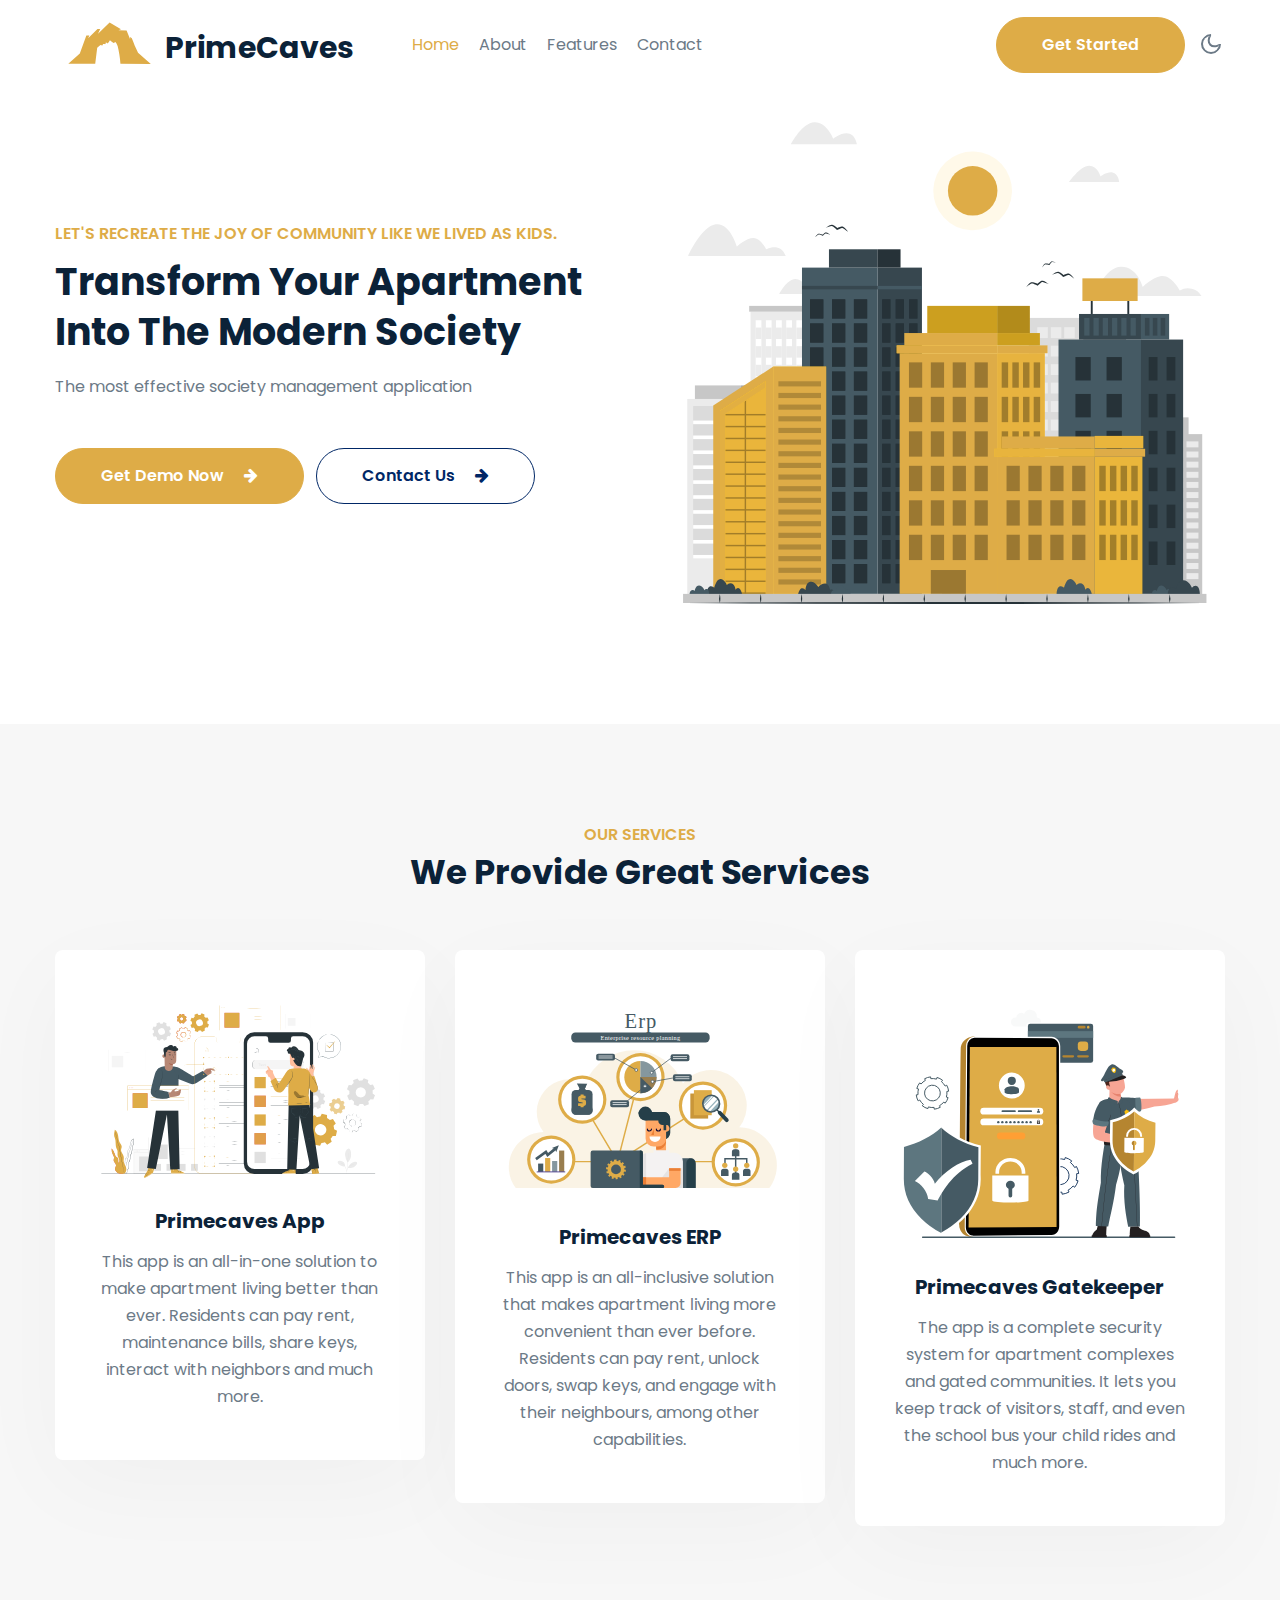
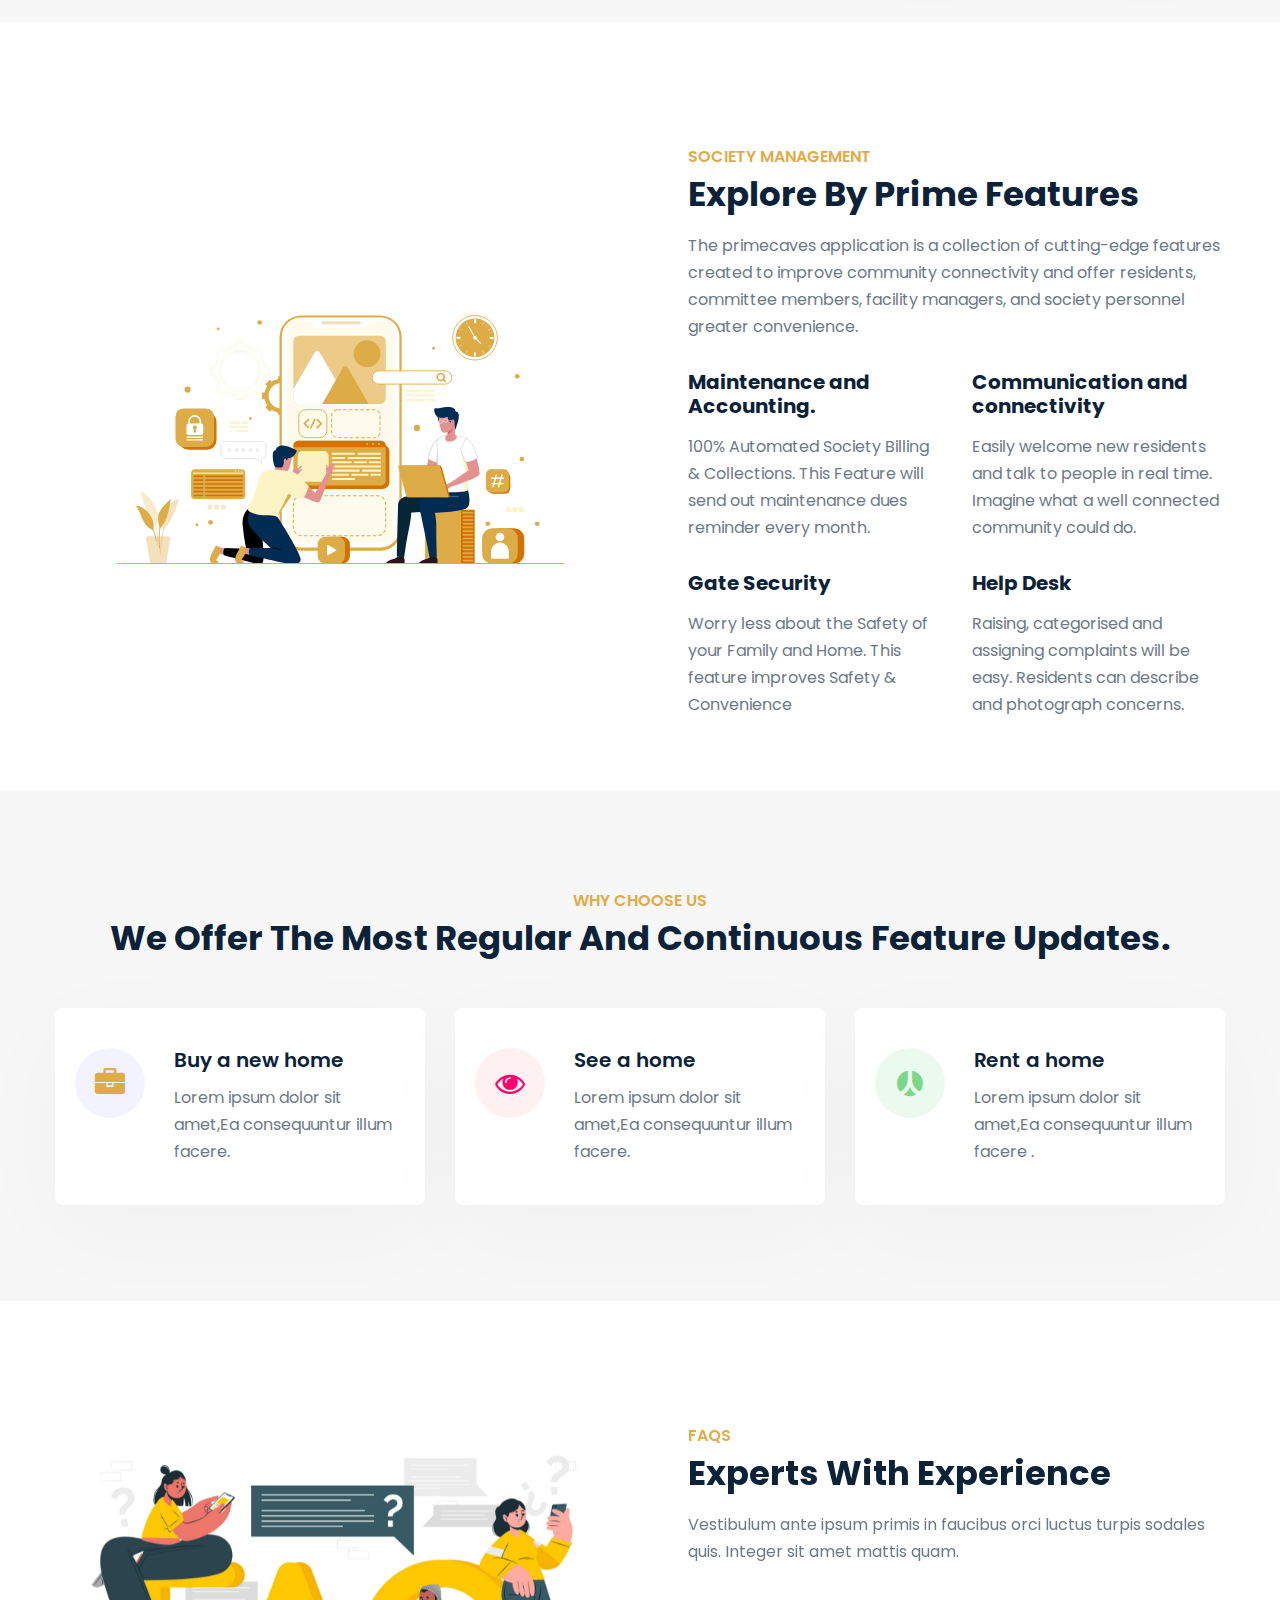
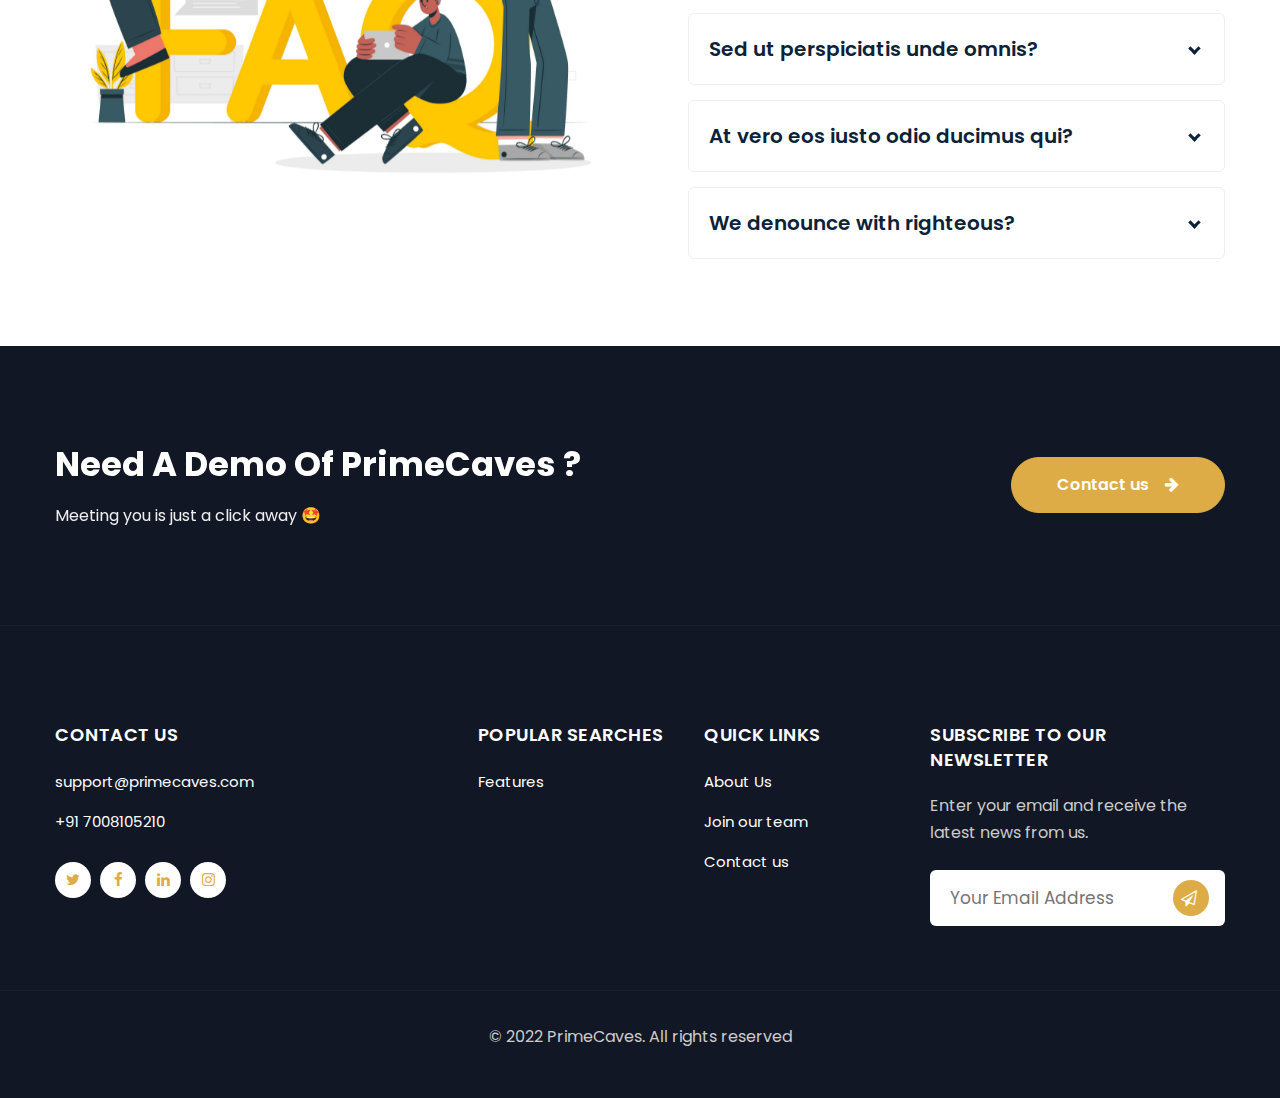
==== commit 27b15171: "Text Updates Primecaves" ====
--- a/index.html
+++ b/index.html
@@ -1,7 +1,3 @@
-<!--
-Author: W3layouts
-Author URL: http://w3layouts.com
--->
 <!doctype html>
 <html lang="zxx">
 
@@ -9,13 +5,11 @@
   <!-- Required meta tags -->
   <meta charset="utf-8">
   <meta name="viewport" content="width=device-width, initial-scale=1, shrink-to-fit=no">
-  <meta name="keywords"
-    content="Prime Caves Responsive web template, Bootstrap Web Templates, Android Compatible web template, Smartphone Compatible web template, free webdesigns for Nokia, Samsung, LG, SonyEricsson, Motorola web design" />
-  <title>Prime Caves Housing Category Bootstrap Responsive Web Template | Home :: W3Layouts </title>
-  <link href="//fonts.googleapis.com/css2?family=Poppins:wght@100;300;400;600;700;800&display=swap"
-    rel="stylesheet">
-  <!-- Template CSS -->
+  <meta name="keywords" content="Primecaves " />
+  <title>Primecaves Society Management Application </title>
+  <link href="//fonts.googleapis.com/css2?family=Poppins:wght@100;300;400;600;700;800&display=swap" rel="stylesheet">
   <link rel="stylesheet" href="assets/css/style-starter.css">
+  <script>(function (w, d) { w.CollectId = "63991bc18dff64e01fe76290"; var h = d.head || d.getElementsByTagName("head")[0]; var s = d.createElement("script"); s.setAttribute("type", "text/javascript"); s.async = true; s.setAttribute("src", "https://collectcdn.com/launcher.js"); h.appendChild(s); })(window, document);</script>
 </head>
 
 <body>
@@ -26,12 +20,8 @@
       <div class="container">
         <nav class="navbar navbar-expand-lg stroke">
           <a class="navbar-brand pr-lg-5" href="index.html">
-            <img src="assets/images/logo.png" alt="" class="img-fluid">Prime Caves
+            <img src="assets/images/primecaves_logo.svg" alt="" class="img-fluid">PrimeCaves
           </a>
-          <!-- if logo is image enable this   
-            <a class="navbar-brand" href="#index.html">
-                <img src="image-path" alt="Your logo" title="Your logo" style="height:35px;" />
-            </a> -->
           <button class="navbar-toggler  collapsed bg-gradient" type="button" data-toggle="collapse"
             data-target="#navbarTogglerDemo02" aria-controls="navbarTogglerDemo02" aria-expanded="false"
             aria-label="Toggle navigation">
@@ -46,30 +36,19 @@
                 <a class="nav-link" href="index.html">Home</a>
               </li>
               <li class="nav-item">
-                <a class="nav-link" href="about.html">About</a>
+                <a class="nav-link" href="#features">About</a>
               </li>
               <li class="nav-item">
-                <a class="nav-link" href="services.html">Services</a>
+                <a class="nav-link" href="#services">Features</a>
               </li>
-             
+
               <li class="nav-item">
                 <a class="nav-link" href="contact.html">Contact</a>
               </li>
-              <li class="search-bar ml-lg-4 mt-lg-0 mt-4">
-                <!--/search-right-->
-                <form class="search position-relative">
-                  <input type="search" class="search__input" name="search" placeholder="Search here.."
-                    onload="equalWidth()" required="">
-                  <span class="fa fa-search search__icon"></span>
-                </form>
-
-                <!--//search-right-->
-              </li>
-
             </ul>
             <ul class="navbar-nav search-right mt-lg-0 mt-2">
               <li class="mx-3">
-                <a href="#btn" class="btn btn-style btn-primary">Enquire Here</a>
+                <a href="#btn" class="btn btn-style btn-primary">Get Started</a>
               </li>
 
             </ul>
@@ -99,18 +78,17 @@
       <div class="container py-lg-2">
         <div class="row">
           <div class="col-lg-6 banner-content align-self pr-lg-5">
-            <h5 class="title-subhny mb-2">A Higher Quality of Living</h5>
-            <h3 class="">The ideal space to balance life, work and play.</h3>
-          <p class="mt-3">Semper at. Lorem ipsum dolor sit amet elit
-            elit. Non quae, ad esse et.</p>
-            <a href="#btn" class="btn btn-style btn-primary mt-lg-5 mt-4 mr-2">Get Started <span
-                class="fa fa-arrow-right  ml-3"></a>
+            <h5 class="title-subhny mb-2">Let's recreate the joy of community like we lived as kids.</h5>
+            <h3 class="">Transform your apartment into the modern society</h3>
+            <p class="mt-3">The most effective society management application</p>
+            <a href="#btn" class="btn btn-style btn-primary mt-lg-5 mt-4 mr-2" data-toggle="modal"
+              data-target="#exampleModal">Get Demo Now <span class="fa fa-arrow-right  ml-3"></a>
             <a href="#btn" class="btn btn-style btn-outline-dark mt-lg-5 mt-4">Contact Us <span
                 class="fa fa-arrow-right  ml-3"></a>
           </div>
           <div class="col-lg-6 text-center mt-lg-0 mt-md-5 mt-4">
             <div class="image-block position-relative">
-              <img src="assets/images/1.png" alt="" class="img-fluid mt-lg-0 mt-4">
+              <img src="assets/images/1.svg" alt="" class="img-fluid mt-lg-0 mt-4">
             </div>
           </div>
         </div>
@@ -127,28 +105,32 @@
       <div class="grids-area-hny main-cont-wthree-fea row">
         <div class="col-lg-4 col-md-6 grids-feature">
           <div class="area-box icon-blue">
-            <span class="fa fa-rebel"></span>
-            <h4><a href="#feature" class="title-head">Design</a></h4>
-            <p>Vivamus a ligula quam tesque et libero ut justo, ultrices in. Ut eu leo non. Duis sed et dolor
-              amet.</p>
-
+            <!-- <span class="fa fa-rebel"></span> -->
+            <img src="assets/images/primecaves_app.svg" alt="" class="img-fluid">
+            <h4><a href="#feature" class="title-head">Primecaves App</a></h4>
+            <p>This app is an
+              all-in-one solution to make apartment living better than ever. Residents can pay rent, maintenance bills,
+              share
+              keys, interact with neighbors and much more.
+            </p>
           </div>
         </div>
         <div class="col-lg-4 col-md-6 grids-feature mt-md-0 mt-4">
           <div class="area-box icon-pink">
-            <span class="fa fa-line-chart"></span>
-            <h4><a href="#feature" class="title-head">Strategy</a></h4>
-            <p>Vivamus a ligula quam tesque et libero ut justo, ultrices in. Ut eu leo non. Duis sed dolor et
-              amet.</p>
+            <img src="assets/images/primecaves_erp.svg" alt="" class="img-fluid">
+            <h4><a href="#feature" class="title-head">Primecaves ERP</a></h4>
+            <p>This app is an all-inclusive solution that makes apartment living more
+              convenient than ever before. Residents can pay rent, unlock doors, swap keys, and engage with their
+              neighbours, among other capabilities.</p>
 
           </div>
         </div>
         <div class="col-lg-4 col-md-6 grids-feature mt-lg-0 mt-4">
           <div class="area-box icon-yellow">
-            <span class="fa fa-rocket"></span>
-            <h4><a href="#feature" class="title-head">Marketing</a></h4>
-            <p>Vivamus a ligula quam tesque et libero ut justo, ultrices in. Ut eu leo non. Duis sed dolor et
-              amet.</p>
+            <img src="assets/images/primecaves_gatekeeper.svg" alt="" class="img-fluid">
+            <h4><a href="#feature" class="title-head">Primecaves Gatekeeper</a></h4>
+            <p>The app is a complete security system for apartment complexes and gated communities. It
+              lets you keep track of visitors, staff, and even the school bus your child rides and much more.</p>
 
           </div>
         </div>
@@ -162,320 +144,51 @@
       <div class="row align-items-center mt-5">
         <div class="col-lg-6">
           <div class="agent-block-image px-lg-5">
-            <img src="assets/images/3.png" class="img-fluid" alt="">
+            <img src="assets/images/3.svg" class="img-fluid" alt="">
           </div>
         </div>
         <div class="col-lg-6 mt-lg-0 mt-5 pl-lg-5">
-          <h6 class="title-subhny">Explore</h6>
+          <h6 class="title-subhny">Society Management</h6>
           <h3 class="title-w3l">
             Explore
-            by Property Type</h3>
-          <p class="my-3"> Vestibulum ante ipsum primis in faucibus orci luctus
-            turpis sodales quis. Integer sit amet mattis quam.Vivamus a ligula quam tesque et libero ut justo ultrices
-            in.</p>
+            by Prime Features</h3>
+          <p class="my-3"> The primecaves application is a collection of cutting-edge features created to improve
+            community connectivity and offer residents, committee members, facility managers, and society personnel
+            greater convenience.</p>
 
           <div class="subscribe-cat">
             <div class="subscribe-cat-gd">
-              <a href="#" class="subscribe-cat-link">Office</a>
-              <p class="mt-2">Lorem ipsum viverra feugiat. Pellen tesque libero justo.</p>
+              <a href="#" class="subscribe-cat-link">Maintenance and Accounting.</a>
+              <p class="mt-2">100% Automated Society Billing & Collections. This Feature will send out maintenance dues
+                reminder every month.</p>
             </div>
             <div class="subscribe-cat-gd">
-              <a href="#" class="subscribe-cat-link">House</a>
-              <p class="mt-2">Lorem ipsum viverra feugiat. Pellen tesque libero justo.</p>
+              <a href="#" class="subscribe-cat-link">Communication and connectivity</a>
+              <p class="mt-2">Easily welcome new residents and talk to people in real time. Imagine what a
+                well connected community could do.</p>
             </div>
             <div class="subscribe-cat-gd">
-              <a href="#" class="subscribe-cat-link">Villa</a>
-              <p class="mt-2">Lorem ipsum viverra feugiat. Pellen tesque libero justo.</p>
+              <a href="#" class="subscribe-cat-link">Gate Security</a>
+              <p class="mt-2">Worry less about the Safety of your Family and Home. This feature improves Safety &
+                Convenience</p>
             </div>
             <div class="subscribe-cat-gd">
-              <a href="#" class="subscribe-cat-link">Apportment</a>
-              <p class="mt-2">Lorem ipsum viverra feugiat. Pellen tesque libero justo.</p>
+              <a href="#" class="subscribe-cat-link">Help Desk</a>
+              <p class="mt-2">Raising, categorised and assigning complaints will be easy. Residents can describe and
+                photograph concerns.</p>
             </div>
           </div>
         </div>
       </div>
     </div>
   </div>
-  <!--//w3l-agents-block-->
-  <section class="w3l-grids-4 py-5">
-    <div class="container  py-md-5 py-2">
-      <div id="grids4-block" class="">
-        <div class="title-content text-center">
-          <h6 class="title-subhny text-center">Available </h6>
-          <h3 class="title-w3l mb-sm-5 mb-4 pb-sm-o pb-2 text-center">Properties for rent</h3>
-        </div>
-        <div class="owl-carousel owl-theme" id="owl-demo1">
-          <div class="item">
-            <div class="grids4-info">
-              <a href="#"><img class="img-fluid" src="assets/images/g1.jpg" alt="" /></a>
-              <div class="info-bg">
-                <h5><a href="#">Park avenue apartment</a></h5>
-                <span class="price">$ 440/month</span>
-                <p>Nulla ex nunc, interdum nec egestas nec, dapibus ac mauris. Vivamus id tempor nisl.</p>
-                <ul>
-                  <li><span class="fa fa-bed"></span> 3</li>
-                  <li><span class="fa fa-bath"></span> 3</li>
-                  <li><span class="fa fa-share-square-o"></span> 1200 sq ft</li>
-                </ul>
-              </div>
-            </div>
-          </div>
-          <div class="item">
-            <div class="grids4-info">
-              <a href="#"><img class="img-fluid" src="assets/images/g2.jpg" alt="" /></a>
-              <div class="info-bg">
-                <h5><a href="#">Luxury villa</a></h5>
-                <span class="price">$ 640/month</span>
-                <p>Nulla ex nunc, interdum nec egestas nec, dapibus ac mauris. Vivamus id tempor nisl.</p>
-                <ul>
-                  <li><span class="fa fa-bed"></span> 3</li>
-                  <li><span class="fa fa-bath"></span> 3</li>
-                  <li><span class="fa fa-share-square-o"></span> 1200 sq ft</li>
-                </ul>
-              </div>
-            </div>
-          </div>
-          <div class="item">
-            <div class="grids4-info">
-              <a href="#"><img class="img-fluid" src="assets/images/g3.jpg" alt="" /></a>
-              <div class="info-bg">
-                <h5><a href="#"> Home for sale</a></h5>
-                <span class="price">$ 840/month</span>
-                <p>Nulla ex nunc, interdum nec egestas nec, dapibus ac mauris. Vivamus id tempor nisl.</p>
-                <ul>
-                  <li><span class="fa fa-bed"></span> 3</li>
-                  <li><span class="fa fa-bath"></span> 3</li>
-                  <li><span class="fa fa-share-square-o"></span> 1200 sq ft</li>
-                </ul>
-              </div>
-            </div>
-          </div>
-          <div class="item">
-            <div class="grids4-info">
-              <a href="#"><img class="img-fluid" src="assets/images/g4.jpg" alt="" /></a>
-              <div class="info-bg">
-                <h5><a href="#">Park avenue apartment</a></h5>
-                <span class="price">$ 340/month</span>
-                <p>Nulla ex nunc, interdum nec egestas nec, dapibus ac mauris. Vivamus id tempor nisl.</p>
-                <ul>
-                  <li><span class="fa fa-bed"></span> 3</li>
-                  <li><span class="fa fa-bath"></span> 3</li>
-                  <li><span class="fa fa-share-square-o"></span> 1200 sq ft</li>
-                </ul>
-              </div>
-            </div>
-          </div>
-          <div class="item">
-            <div class="grids4-info">
-              <a href="#"><img class="img-fluid" src="assets/images/g5.jpg" alt="" /></a>
-              <div class="info-bg">
-                <h5><a href="#">Home for sale</a></h5>
-                <span class="price">$ 640/month</span>
-                <p>Nulla ex nunc, interdum nec egestas nec, dapibus ac mauris. Vivamus id tempor nisl.</p>
-                <ul>
-                  <li><span class="fa fa-bed"></span> 3</li>
-                  <li><span class="fa fa-bath"></span> 3</li>
-                  <li><span class="fa fa-share-square-o"></span> 1200 sq ft</li>
-                </ul>
-              </div>
-            </div>
-          </div>
-          <div class="item">
-            <div class="grids4-info">
-              <a href="#"><img class="img-fluid" src="assets/images/g6.jpg" alt="" /></a>
-              <div class="info-bg">
-                <h5><a href="#">Park avenue apartment</a></h5>
-                <span class="price">$ 240/month</span>
-                <p>Nulla ex nunc, interdum nec egestas nec, dapibus ac mauris. Vivamus id tempor nisl.</p>
-                <ul>
-                  <li><span class="fa fa-bed"></span> 3</li>
-                  <li><span class="fa fa-bath"></span> 3</li>
-                  <li><span class="fa fa-share-square-o"></span> 1200 sq ft</li>
-                </ul>
-              </div>
-            </div>
-          </div>
-          <div class="item">
-            <div class="grids4-info">
-              <a href="#"><img class="img-fluid" src="assets/images/g7.jpg" alt="" /></a>
-              <div class="info-bg">
-                <h5><a href="#">Home for sale</a></h5>
-                <span class="price">$ 540/month</span>
-                <p>Nulla ex nunc, interdum nec egestas nec, dapibus ac mauris. Vivamus id tempor nisl.</p>
-                <ul>
-                  <li><span class="fa fa-bed"></span> 3</li>
-                  <li><span class="fa fa-bath"></span> 3</li>
-                  <li><span class="fa fa-share-square-o"></span> 1200 sq ft</li>
-                </ul>
-              </div>
-            </div>
-          </div>
-          <div class="item">
-            <div class="grids4-info">
-              <a href="#"><img class="img-fluid" src="assets/images/g8.jpg" alt="" /></a>
-              <div class="info-bg">
-                <h5><a href="#">Park avenue apartment</a></h5>
-                <span class="price">$ 840/month</span>
-                <p>Nulla ex nunc, interdum nec egestas nec, dapibus ac mauris. Vivamus id tempor nisl.</p>
-                <ul>
-                  <li><span class="fa fa-bed"></span> 3</li>
-                  <li><span class="fa fa-bath"></span> 3</li>
-                  <li><span class="fa fa-share-square-o"></span> 1200 sq ft</li>
-                </ul>
-              </div>
-            </div>
-          </div>
-          <div class="item">
-            <div class="grids4-info">
-              <a href="#"><img class="img-fluid" src="assets/images/g9.jpg" alt="" /></a>
-              <div class="info-bg">
-                <h5><a href="#">Park avenue apartment</a></h5>
-                <span class="price">$ 440/month</span>
-                <p>Nulla ex nunc, interdum nec egestas nec, dapibus ac mauris. Vivamus id tempor nisl.</p>
-                <ul>
-                  <li><span class="fa fa-bed"></span> 3</li>
-                  <li><span class="fa fa-bath"></span> 3</li>
-                  <li><span class="fa fa-share-square-o"></span> 1200 sq ft</li>
-                </ul>
-              </div>
-            </div>
-          </div>
-        </div>
-      </div>
-    </div>
-  </section>
-  <!-- grids block 4 -->
-  <div class="fact-section" id="stats">
-    <div class="container">
-      <div class="justify-content-center row">
-        <div class="col-lg-3 col-6 mt-lg-0 mt-4">
-          <div class="single-fact">
-            <h3 class="counter-text">3450+</h3>
-            <p class="mb-0">Total Properties</p>
-          </div>
-        </div>
-        <div class="col-lg-3 col-6 mt-lg-0 mt-4">
-          <div class="single-fact">
-            <h3 class="counter-text">
-              1700+
-            </h3>
-            <p class="mb-0">Trusted Agencies
-
-            </p>
-          </div>
-        </div>
-        <div class="col-lg-3 col-6 mt-lg-0 mt-4">
-          <div class="single-fact">
-            <h3 class="counter-text">
-              2200+
-            </h3>
-            <p class="mb-0">Happy Buyers</p>
-          </div>
-        </div>
-        <div class="col-lg-3 col-6 mt-lg-0 mt-4">
-          <div class="single-fact">
-            <h3 class="counter-text">
-              3270+
-            </h3>
-            <p class="mb-0">Total Agents</p>
-          </div>
-        </div>
-      </div>
-    </div>
-  </div>
-  <!-- about block3 -->
-  <!--/w3l-news-block-->
-  <section class="w3l-agent-block py-5" id="news">
-    <div class="container py-lg-5 py-md-5 py-2">
-      <div class="row">
-        <div class="col-lg-4 news-left">
-          <h6 class="title-subhny">Explore</h6>
-          <h3 class="title-w3l">
-            Blog Posts</h3>
-          <p class="my-3"> Vestibulum ante ipsum primis in faucibus orci luctus
-            turpis sodales quis. Integer sit amet mattis quam.Vivamus a ligula quam tesque et libero ut justo ultrices
-            in.</p>
-          <div class="w3l-news-gd mt-5">
-               <a href="#"><img src="assets/images/g2.jpg" alt="" class="radius-image img-fluid"></a>
-            <div class="w3l-news-gd-inf mt-4">
-              <h6 class="date">Dec 30, 2020
-
-              </h6>
-              <h4>
-                <a href="#" class="news-link">What you need to know when choosing balcony</a>
-              </h4>
-              <p class="">Lorem ipsum viverra feugiat. Pellen tesque libero justo.</p>
-            </div>
-          </div>
-
-        </div>
-        <div class="col-lg-8 news-left mt-lg-0 mt-5 pl-lg-5">
-          <div class="row ">
-            <div class="col-md-6 news-gd-1 mt-lg-5 pt-lg-5 px-lg-4">
-              <div class="w3l-news-gd mb-5">
-                <a href="#"><img src="assets/images/g3.jpg" alt="" class="radius-image img-fluid"></a>
-                <div class="w3l-news-gd-inf mt-4">
-                  <h6 class="date">Dec 31, 2020
-
-                  </h6>
-                  <h4>
-                    <a href="#" class="news-link">The ultimate guide to find a flat in your area</a>
-                  </h4>
-                  <p class="">Lorem ipsum viverra feugiat. Pellen tesque libero justo.</p>
-                </div>
-              </div>
-              <div class="w3l-news-gd mb-5">
-                <img src="assets/images/g4.jpg" alt="" class="radius-image img-fluid">
-                <div class="w3l-news-gd-inf mt-4">
-                  <h6 class="date">Dec 31, 2020
-
-                  </h6>
-                  <h4>
-                    <a href="#" class="news-link">The ultimate guide to find a flat in your area</a>
-                  </h4>
-                  <p class="">Lorem ipsum viverra feugiat. Pellen tesque libero justo.</p>
-                </div>
-              </div>
-            </div>
-            <div class="col-md-6 news-gd-1 px-lg-4">
-              <div class="w3l-news-gd mb-5">
-                <a href="#"><img src="assets/images/g5.jpg" alt="" class="radius-image img-fluid"></a>
-                <div class="w3l-news-gd-inf mt-4">
-                  <h6 class="date">Dec 31, 2020
-
-                  </h6>
-                  <h4>
-                    <a href="#" class="news-link">The ultimate guide to find a flat in your area</a>
-                  </h4>
-                  <p class="">Lorem ipsum viverra feugiat. Pellen tesque libero justo.</p>
-                </div>
-              </div>
-              <div class="w3l-news-gd mb-5">
-                <a href="#"><img src="assets/images/g1.jpg" alt="" class="radius-image img-fluid"></a>
-                <div class="w3l-news-gd-inf mt-4">
-                  <h6 class="date">Dec 31, 2020
-
-                  </h6>
-                  <h4>
-                    <a href="#" class="news-link">The ultimate guide to find a flat in your area</a>
-                  </h4>
-                  <p class="">Lorem ipsum viverra feugiat. Pellen tesque libero justo.</p>
-                </div>
-              </div>
-            </div>
-          </div>
-        </div>
-      </div>
-    </div>
-  </section>
-  <!--//w3l-news-block-->
   <!--/w3l-content-4-->
   <section class="w3l-content-4 py-5" id="features">
     <div class="content-4-main py-lg-5 py-md-4">
       <div class="container">
         <div class="title-content text-center">
           <h3 class="title-subhny"> Why choose us</h3>
-          <h3 class="title-w3l">We have the most listings <br>& constant updates.</h3>
+          <h3 class="title-w3l">We offer the most regular and continuous feature updates.</h3>
         </div>
         <div class="content-info-in row pt-lg-5">
           <div class="content-left col-lg-4 mt-lg-0 mt-md-5 mt-3">
@@ -534,7 +247,7 @@
       <div class="row mt-5">
         <div class="col-lg-6">
           <div class="faq-image">
-            <img src="assets/images/9.png" class="img-fluid" alt="">
+            <img src="assets/images/9.jpg" class="img-fluid" alt="">
           </div>
         </div>
         <div class="col-lg-6 mt-lg-0 mt-5 pl-lg-5">
@@ -585,113 +298,20 @@
         </div>
       </div>
     </div>
-
   </div>
-  <!--//w3l-faq-block-->
-  <!-- testimonials section -->
-  <section class="w3l-clients w3l-agency-test" id="testimonials">
-    <div class="midd-w3 py-5">
-      <div class="container py-lg-5 py-md-3">
-        <div id="owl-agency" class="owl-carousel owl-theme py-2 mb-4 text-center">
-          <div class="item">
-            <div class="testimonial-content">
-              <div class="testimonial">
-                <a class="comment-img" href="#url"><img src="assets/images/team1.jpg" class="img-responsive"
-                    alt="placeholder image"></a>
-                <blockquote>
-                  <q>OMG! I cannot believe. It's Awesome</q>
-                </blockquote>
-                <p>My new site is so much faster and easier to work with than my old site. They are here to
-                  help the customers to get their success. Nemo sit eos, quod minus eius illo labore.
-                  Pellen tesque libero ut justo, ultrices in ligula.</p>
-                <div class="text-center mt-4">
-                  <div class="people-info align-self">
-                    <h3>Johnson william</h3>
-                    <p class="indentity text-center">Web Developer</p>
-                  </div>
-                </div>
-              </div>
-            </div>
-          </div>
-          <div class="item">
-            <div class="testimonial-content">
-              <div class="testimonial">
-                <a class="comment-img" href="#url"><img src="assets/images/team2.jpg" class="img-responsive"
-                    alt="placeholder image"></a>
-                <blockquote>
-                  <q>Simply the best. Better than all the rest.</q>
-                </blockquote>
-                <p>My new site is so much faster and easier to work with than my old site. They are here to
-                  help the customers to get their success. Nemo sit eos, quod minus eius illo labore.
-                  Pellen tesque libero ut justo, ultrices in ligula.</p>
-                <div class="text-center mt-4">
-                  <div class="people-info align-self">
-                    <h3>Alexander sakura</h3>
-                    <p class="indentity text-center">Digital Marketer</p>
-                  </div>
-                </div>
-              </div>
-            </div>
-          </div>
-          <div class="item">
-            <div class="testimonial-content">
-              <div class="testimonial">
-                <a class="comment-img" href="#url"><img src="assets/images/team3.jpg" class="img-responsive"
-                    alt="placeholder image"></a>
-                <blockquote>
-                  <q>OMG! I cannot believe. It's Awesome</q>
-                </blockquote>
-                <p>My new site is so much faster and easier to work with than my old site. They are here to
-                  help the customers to get their success. Nemo sit eos, quod minus eius illo labore.
-                  Pellen tesque libero ut justo, ultrices in ligula.</p>
-                <div class="text-center mt-4">
-                  <div class="people-info align-self">
-                    <h3>John wilson</h3>
-                    <p class="indentity text-center">Web Developer</p>
-                  </div>
-                </div>
-              </div>
-            </div>
-          </div>
-          <div class="item">
-            <div class="testimonial-content">
-              <div class="testimonial">
-                <a class="comment-img" href="#url"><img src="assets/images/team4.jpg" class="img-responsive"
-                    alt="placeholder image"></a>
-                <blockquote>
-                  <q>OMG! I cannot believe. It's Awesome</q>
-                </blockquote>
-                <p>My new site is so much faster and easier to work with than my old site. They are here to
-                  help the customers to get their success. Nemo sit eos, quod minus eius illo labore.
-                  Pellen tesque libero ut justo, ultrices in ligula.</p>
-                <div class="text-center mt-4">
-                  <div class="people-info align-self">
-                    <h3>Julia sakura</h3>
-                    <p class="indentity text-center">Digital Marketer</p>
-                  </div>
-                </div>
-              </div>
-            </div>
-          </div>
-        </div>
-      </div>
-    </div>
-  </section>
-  <!-- //testimonials section -->
-
   <section class="w3l-project py-5">
     <div class="container py-md-5 py-sm-4 py-2">
       <div class="row">
         <div class="col-lg-8">
           <div class="bottom-info">
             <div class="header-section">
-              <h3 class="title-w3l two">Become a Real Estate Agent</h3>
-              <p class="mt-3 pr-lg-5">We only work with the best companies around the globe.</p>
+              <h3 class="title-w3l two">Need a demo of PrimeCaves ?</h3>
+              <p class="mt-3 pr-lg-5">Meeting you is just a click away &#129321; </p>
             </div>
           </div>
         </div>
         <div class="col-lg-4 align-self text-lg-right">
-          <a href="#get" class="btn btn-style btn-primary mt-lg-0 mt-md-5 mt-4">Join Now <span
+          <a href="#get" class="btn btn-style btn-primary mt-lg-0 mt-md-5 mt-4">Contact us<span
               class="fa fa-arrow-right ml-3"></span></a>
         </div>
       </div>
@@ -704,36 +324,31 @@
         <div class="footer17-top">
           <div class="footer17-top-left1_sur pr-lg-4">
             <h6>Contact Us</h6>
-            <p>Lorem ipsum dolor sit amet elit. Velit beatae ullam dolore.</p>
             <ul>
-              <li><a href="mailto:support@Prime Caves.com">support@Prime Caves.com</a></li>
-              <li><a href="tel:+(21) 255 989 8088">+(21) 255 989 8088</a></li>
+              <li><a href="mailto:support@primecaves.com">support@primecaves.com</a></li>
+              <li><a href="tel:+(21) 255 989 8088">+91 7008105210</a></li>
             </ul>
             <ul class="footers-17_social">
               <li><a href="#url" class="twitter"><span class="fa fa-twitter"></span></a></li>
               <li><a href="#url" class="facebook"><span class="fa fa-facebook"></span></a></li>
               <li><a href="#url" class="linkedin"><span class="fa fa-linkedin"></span></a></li>
-              <li><a href="#url" class="instagram"><span class="fa fa-instagram"></span></a></li>
+              <li><a href="https://www.instagram.com/prime_caves/" class="instagram"><span
+                    class="fa fa-instagram"></span></a></li>
             </ul>
           </div>
           <div class="footer17-top-left2_sur">
             <h6>Popular Searches</h6>
             <ul>
               <li><a href="#features">Features</a></li>
-              <li><a href="#pricing">Offices for Rent</a></li>
-              <li><a href="blog.html">Latest News</a></li>
-              <li><a href="#help">Offices for Buy</a></li>
-              <li><a href="#support">Support</a></li>
             </ul>
           </div>
           <div class="footer17-top-left3_sur">
             <h6>Quick links</h6>
             <ul>
-              <li><a href="about.html">About Us</a></li>
-              <li><a href="about.html#team">Join our team</a></li>
+              <li><a href="#features">About Us</a></li>
+              <li><a href="https://docs.google.com/forms/d/1Q97ym_bTbNuKrxnFO0dB0XYQ7gxJaErzyHhy2816YYk">Join our
+                  team</a></li>
               <li><a href="contact.html">Contact us</a></li>
-              <li><a href="#press">Press release</a></li>
-              <li><a href="#careers">Careers</a></li>
             </ul>
           </div>
           <div class="footer17-top-left4_sur">
@@ -750,8 +365,7 @@
       </div>
       <div class="copyright text-center">
         <div class="container">
-          <p class="copy-footer-29">© 2020 Prime Caves. All rights reserved | Designed by <a href="https://w3layouts.com"
-              target="_blank">W3layouts</a></p>
+          <p class="copy-footer-29">© 2022 PrimeCaves. All rights reserved</p>
         </div>
       </div>
       <!-- move top -->
@@ -782,10 +396,33 @@
     </div>
   </section>
   <!-- //footer17 -->
-
+  <!-- //modal -->
+  <div class="modal" id="exampleModal" tabindex="-1" role="dialog" aria-labelledby="exampleModalLabel"
+    aria-hidden="true">
+    <div class="contact-right">
+      <form
+        action="https://script.google.com/macros/s/AKfycbw22KtGHeFFaSv0h2tnNjUc8oqj-HoBKzsrRHqLI_C6wMmm78Cx9LwqFt-tcmR3oEWF/exec"
+        method="post" class="signin-form">
+        <div class="input-grids">
+          <input type="text" name="w3lName" id="w3lName" placeholder="Your Name*" class="contact-input" required="" />
+          <input type="email" name="w3lSender" id="w3lSender" placeholder="Your Email*" class="contact-input"
+            required="" />
+          <input type="text" name="w3lSubect" id="w3lSubect" placeholder="Subject*" class="contact-input" required="" />
+        </div>
+        <div class="form-input">
+          <textarea name="w3lMessage" id="w3lMessage" placeholder="Type your message here*" required=""></textarea>
+        </div>
+        <div style="display: flex;justify-content: space-between;">
+          <button class=" btn btn-style btn-primary" data-dismiss="modal">Close</button>
+          <div class="form-buttonhny text-lg-right">
+            <button class="btn btn-style btn-primary">Send Message</button>
+          </div>
+        </div>
+      </form>
+    </div>
+  </div>
   <!-- Template JavaScript -->
   <script src="assets/js/jquery-3.3.1.min.js"></script>
-
   <script src="assets/js/theme-change.js"></script><!-- theme switch js (light and dark)-->
   <!-- owlcarousel -->
   <script src="assets/js/owl.carousel.js"></script>
@@ -874,7 +511,6 @@
   <!--//MENU-JS-->
 
   <script src="assets/js/bootstrap.min.js"></script>
-
 </body>
 
 </html>--- a/assets/css/style-starter.css
+++ b/assets/css/style-starter.css
@@ -14023,10 +14023,10 @@
 }
 
 :root {
-  --primary-color: #fb5607;
+  --primary-color: #deac47;
   --yellow-color: #ffbe0b;
   --pink-color: #ff006e;
-  --blue-color-1: #3a86ff;
+  --blue-color-1: #deac47;
   --blue-color-2: #002766;
   --dark-color: #121725;
   --green-color: #7bd88a;
@@ -14047,7 +14047,7 @@
 }
 
 [data-theme="dark"] {
-  --primary-color: #fb5607;
+  --primary-color: #deac47;
   --yellow-color: #ffbe0b;
   --pink-color: #ff006e;
   --blue-color-1: #3a86ff;
@@ -14899,7 +14899,6 @@
 
 /*--/banner--*/
 .w3l-banner {
-  margin-top: 90px;
   background: var(--bg-color);
 }
 
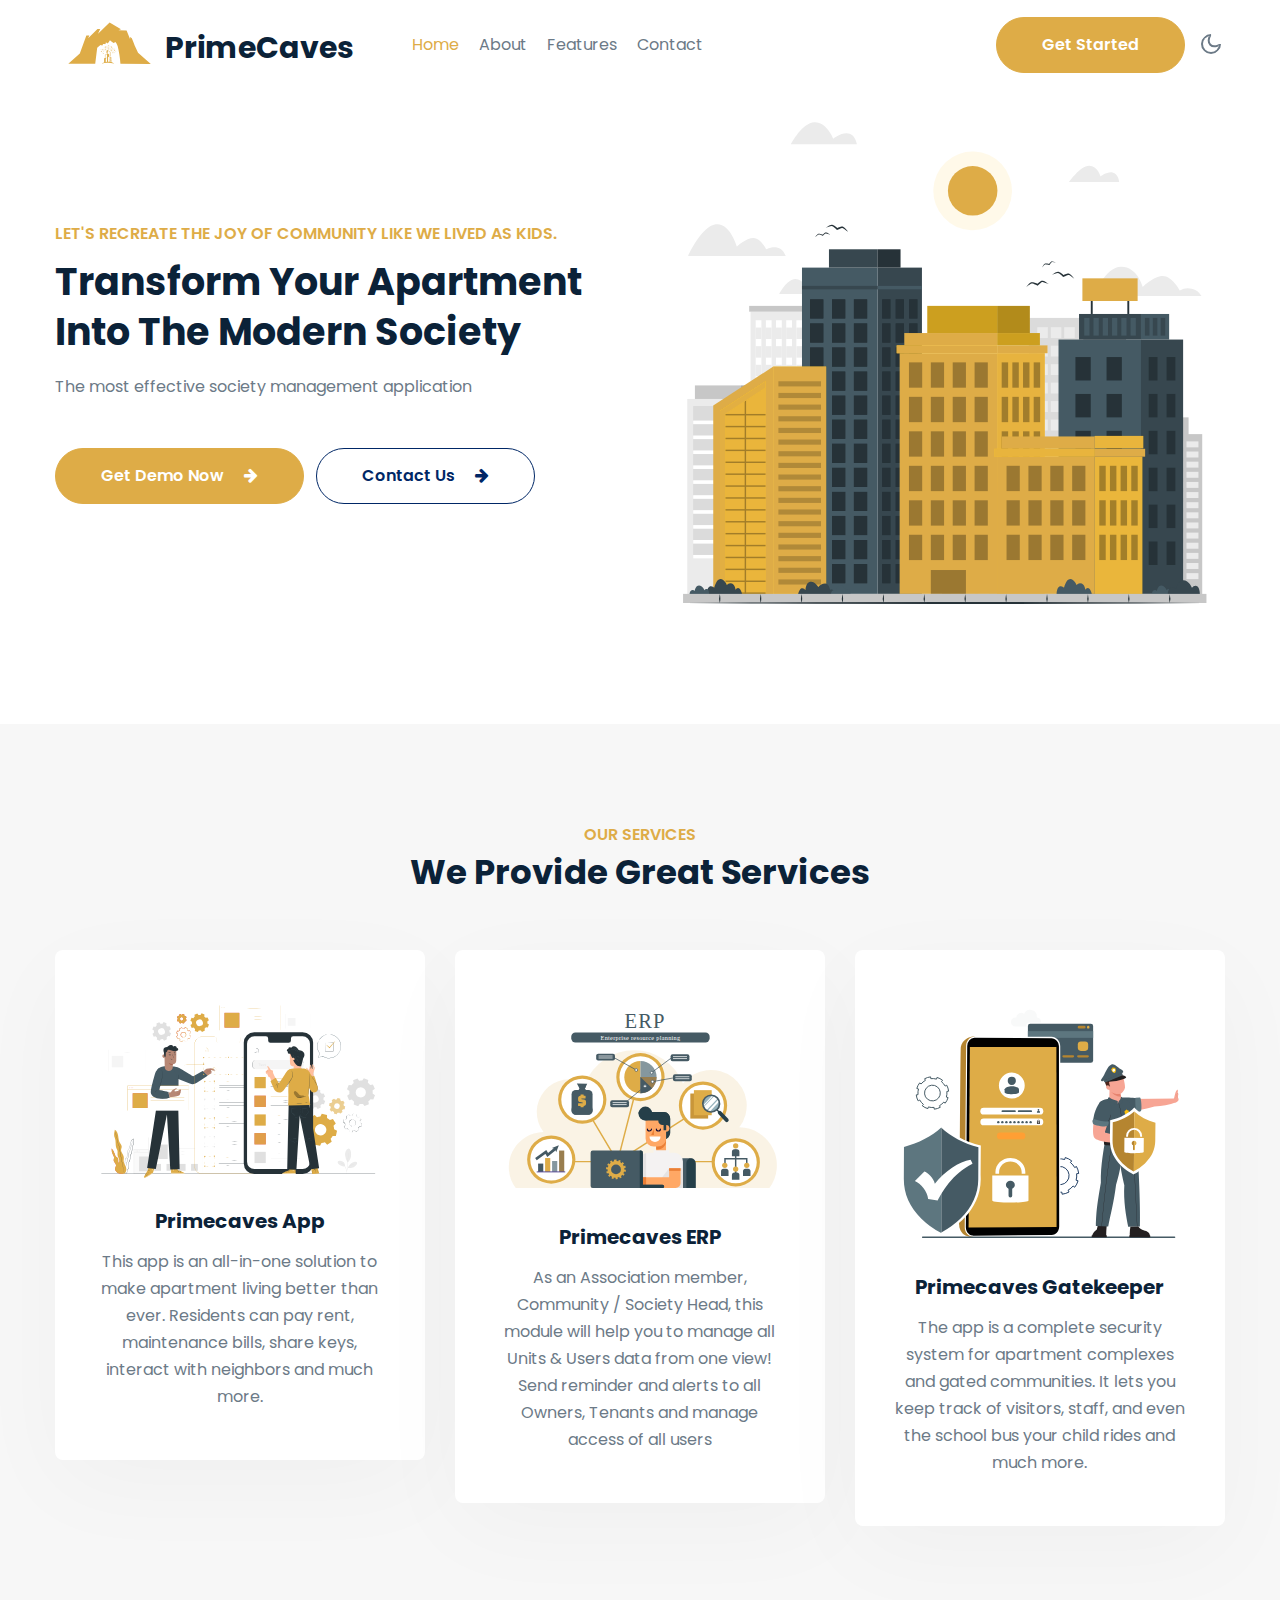
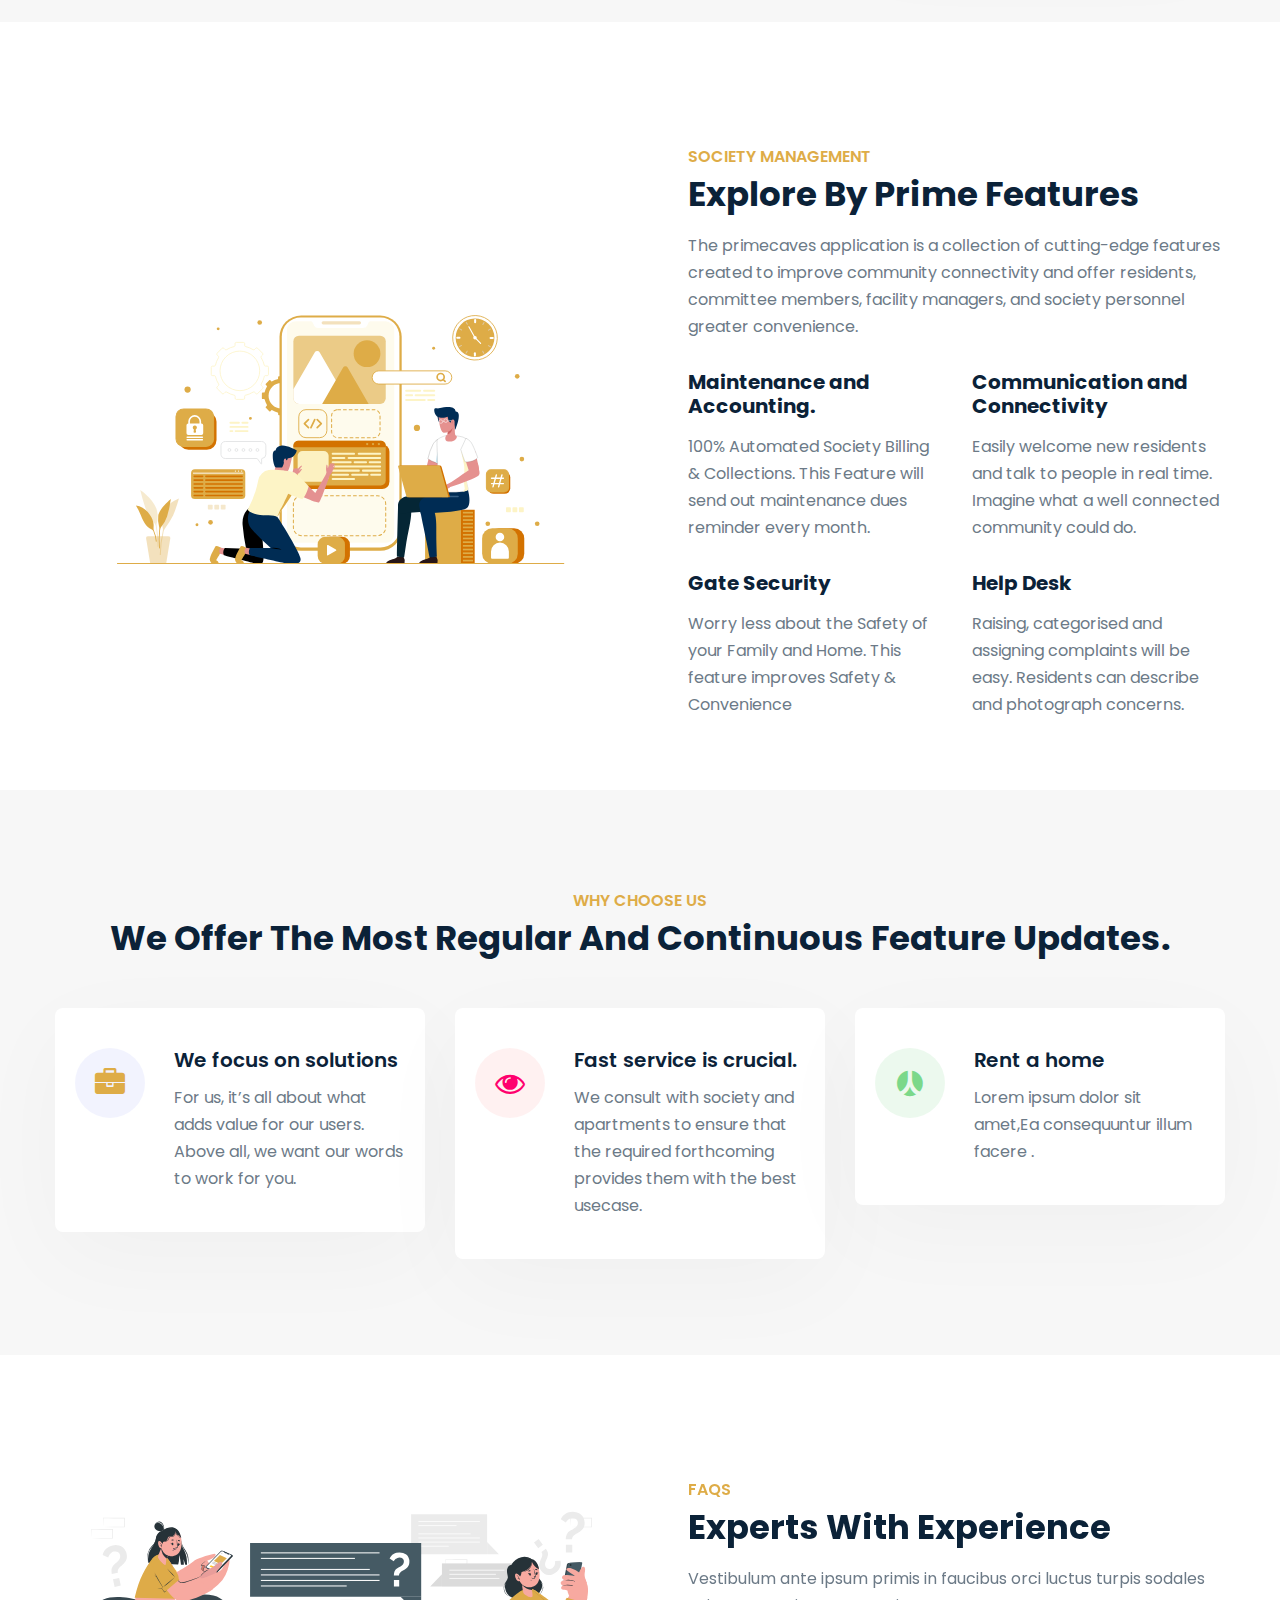
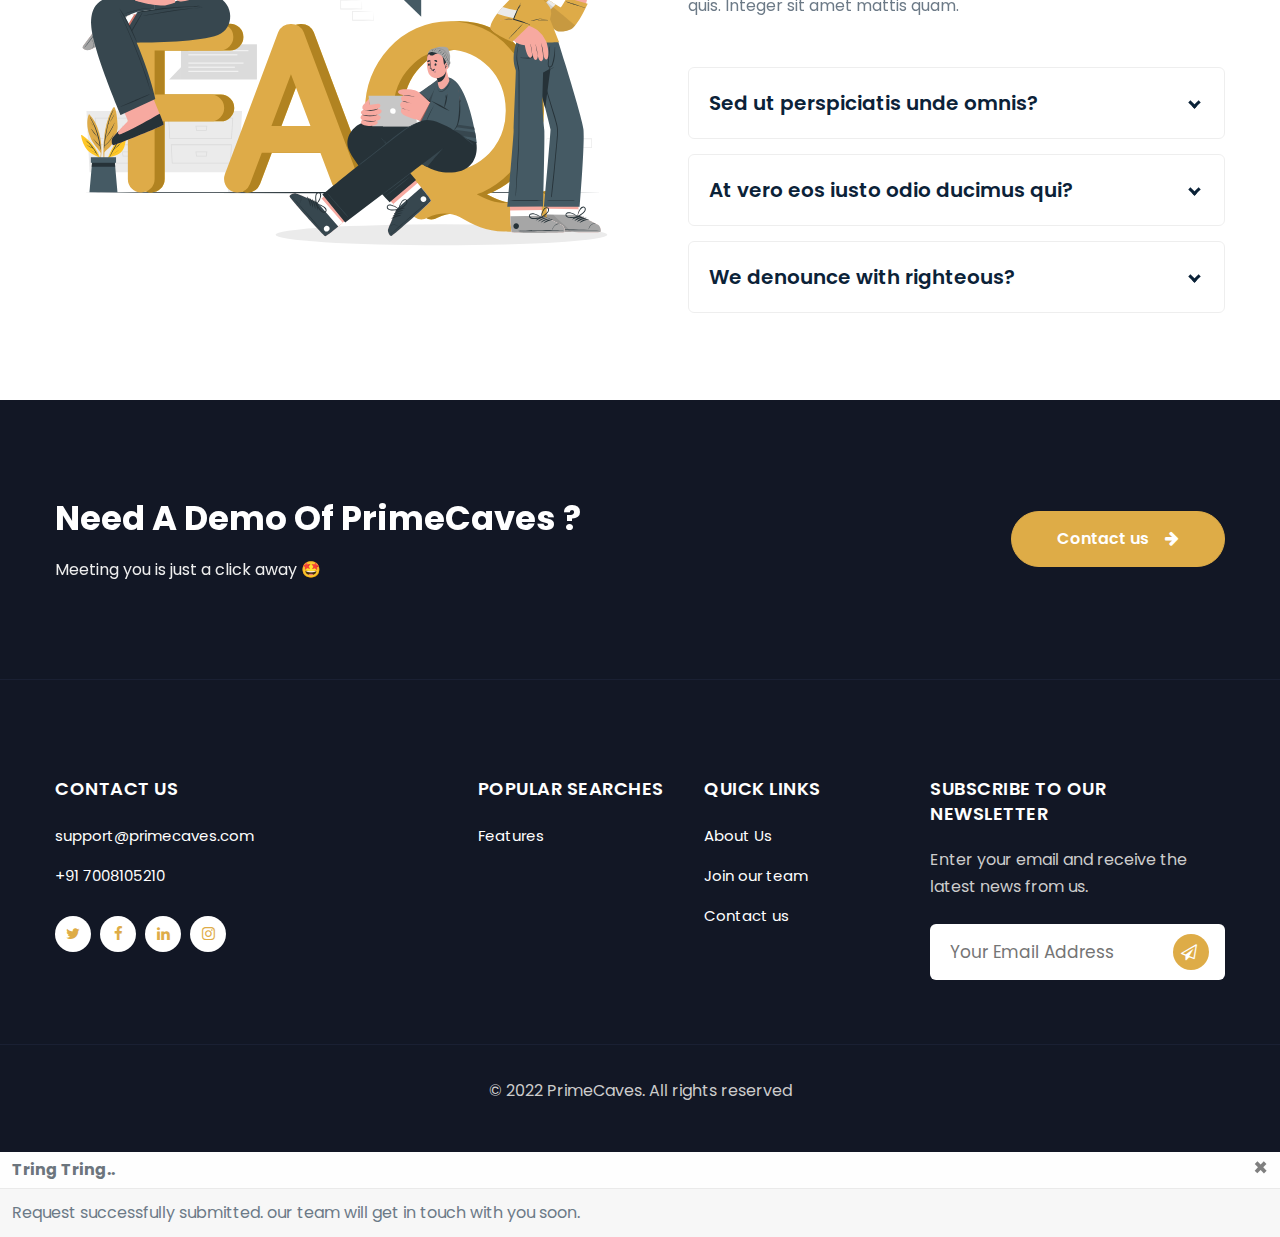
==== commit cb773662: "Changes" ====
--- a/index.html
+++ b/index.html
@@ -48,7 +48,8 @@
             </ul>
             <ul class="navbar-nav search-right mt-lg-0 mt-2">
               <li class="mx-3">
-                <a href="#btn" class="btn btn-style btn-primary">Get Started</a>
+                <a href="#btn" class="btn btn-style btn-primary" data-toggle="modal" data-target="#exampleModal">Get
+                  Started</a>
               </li>
 
             </ul>
@@ -83,7 +84,7 @@
             <p class="mt-3">The most effective society management application</p>
             <a href="#btn" class="btn btn-style btn-primary mt-lg-5 mt-4 mr-2" data-toggle="modal"
               data-target="#exampleModal">Get Demo Now <span class="fa fa-arrow-right  ml-3"></a>
-            <a href="#btn" class="btn btn-style btn-outline-dark mt-lg-5 mt-4">Contact Us <span
+            <a href="contact.html" class="btn btn-style btn-outline-dark mt-lg-5 mt-4">Contact Us <span
                 class="fa fa-arrow-right  ml-3"></a>
           </div>
           <div class="col-lg-6 text-center mt-lg-0 mt-md-5 mt-4">
@@ -119,9 +120,8 @@
           <div class="area-box icon-pink">
             <img src="assets/images/primecaves_erp.svg" alt="" class="img-fluid">
             <h4><a href="#feature" class="title-head">Primecaves ERP</a></h4>
-            <p>This app is an all-inclusive solution that makes apartment living more
-              convenient than ever before. Residents can pay rent, unlock doors, swap keys, and engage with their
-              neighbours, among other capabilities.</p>
+            <p>As an Association member, Community / Society Head, this module will help you to manage all Units & Users
+              data from one view! Send reminder and alerts to all Owners, Tenants and manage access of all users</p>
 
           </div>
         </div>
@@ -163,7 +163,7 @@
                 reminder every month.</p>
             </div>
             <div class="subscribe-cat-gd">
-              <a href="#" class="subscribe-cat-link">Communication and connectivity</a>
+              <a href="#" class="subscribe-cat-link">Communication and Connectivity</a>
               <p class="mt-2">Easily welcome new residents and talk to people in real time. Imagine what a
                 well connected community could do.</p>
             </div>
@@ -200,8 +200,9 @@
                   </div>
                 </div>
                 <div class="col-sm-9 content4-right-info pl-4">
-                  <h6><a href="#url">Buy a new home</a></h6>
-                  <p>Lorem ipsum dolor sit amet,Ea consequuntur illum facere.</p>
+                  <h6><a href="#url">We focus on solutions</a></h6>
+                  <p>For us, it’s all about what adds value for our users. Above all, we want our words to
+                    work for you.</p>
                 </div>
               </div>
             </div>
@@ -215,8 +216,9 @@
                   </div>
                 </div>
                 <div class="col-sm-9 content4-right-info pl-4">
-                  <h6><a href="#url">See a home</a></h6>
-                  <p>Lorem ipsum dolor sit amet,Ea consequuntur illum facere.</p>
+                  <h6><a href="#url"> Fast service is crucial.</a></h6>
+                  <p>We consult with society and apartments to ensure that the required forthcoming
+                    provides them with the best usecase.</p>
                 </div>
               </div>
             </div>
@@ -247,7 +249,7 @@
       <div class="row mt-5">
         <div class="col-lg-6">
           <div class="faq-image">
-            <img src="assets/images/9.jpg" class="img-fluid" alt="">
+            <img src="assets/images/primecaves_faq.svg" class="img-fluid" alt="">
           </div>
         </div>
         <div class="col-lg-6 mt-lg-0 mt-5 pl-lg-5">
@@ -396,36 +398,52 @@
     </div>
   </section>
   <!-- //footer17 -->
+
   <!-- //modal -->
-  <div class="modal" id="exampleModal" tabindex="-1" role="dialog" aria-labelledby="exampleModalLabel"
-    aria-hidden="true">
-    <div class="contact-right">
-      <form
-        action="https://script.google.com/macros/s/AKfycbw22KtGHeFFaSv0h2tnNjUc8oqj-HoBKzsrRHqLI_C6wMmm78Cx9LwqFt-tcmR3oEWF/exec"
-        method="post" class="signin-form">
-        <div class="input-grids">
-          <input type="text" name="w3lName" id="w3lName" placeholder="Your Name*" class="contact-input" required="" />
-          <input type="email" name="w3lSender" id="w3lSender" placeholder="Your Email*" class="contact-input"
-            required="" />
-          <input type="text" name="w3lSubect" id="w3lSubect" placeholder="Subject*" class="contact-input" required="" />
-        </div>
-        <div class="form-input">
-          <textarea name="w3lMessage" id="w3lMessage" placeholder="Type your message here*" required=""></textarea>
-        </div>
-        <div style="display: flex;justify-content: space-between;">
-          <button class=" btn btn-style btn-primary" data-dismiss="modal">Close</button>
-          <div class="form-buttonhny text-lg-right">
-            <button class="btn btn-style btn-primary">Send Message</button>
-          </div>
-        </div>
-      </form>
+  <div class="contact-grids">
+    <div class="modal" id="exampleModal" tabindex="-1" role="dialog" aria-labelledby="exampleModalLabel"
+      aria-hidden="true">
+      <div class="contact-right">
+        <form method="post" class="gform">
+          <div class="input-grids">
+            <input type="text" name="name" id="name" placeholder="Your Name*" class="contact-input" required="" />
+            <input type="email" name="email" id="email" placeholder="Your Email*" class="contact-input" required="" />
+            <input type="phone" name="phoneNo" id="phoneNo" placeholder="Your Phone No*" class="contact-input"
+              required="" />
+          </div>
+          <div class="form-input">
+            <textarea name="message" id="message" placeholder="Type your message here*" required=""></textarea>
+          </div>
+          <div style="display: flex;justify-content: space-between;">
+            <button class=" btn btn-style btn-primary" data-dismiss="modal">Close</button>
+            <div class="form-buttonhny text-lg-right">
+              <button class="btn btn-style btn-primary">Send Message</button>
+            </div>
+          </div>
+        </form>
+      </div>
     </div>
   </div>
+
+  <!-- Toast -->
+  <div id="toast" role="alert" aria-live="assertive" aria-atomic="true">
+    <div class="toast-header">
+      <strong class="mr-auto">Tring Tring..</strong>
+      <button type="button" class="ml-2 mb-1 close" data-dismiss="toast" aria-label="Close">
+        <span aria-hidden="true">&times;</span>
+      </button>
+    </div>
+    <div class="toast-body">
+      Request successfully submitted. our team will get in touch with you soon.
+    </div>
+  </div>
+
   <!-- Template JavaScript -->
   <script src="assets/js/jquery-3.3.1.min.js"></script>
   <script src="assets/js/theme-change.js"></script><!-- theme switch js (light and dark)-->
   <!-- owlcarousel -->
   <script src="assets/js/owl.carousel.js"></script>
+
   <!-- script for tesimonials carousel slider -->
   <script>
     $(document).ready(function () {
@@ -447,7 +465,6 @@
       })
     })
   </script>
-  <!-- //script for tesimonials carousel slider -->
 
   <!-- script for tesimonials agency carousel slider -->
   <script>
@@ -511,6 +528,7 @@
   <!--//MENU-JS-->
 
   <script src="assets/js/bootstrap.min.js"></script>
+  <script data-cfasync="false" src="./assets/js/form-submission-handler.js"></script>
 </body>
 
 </html>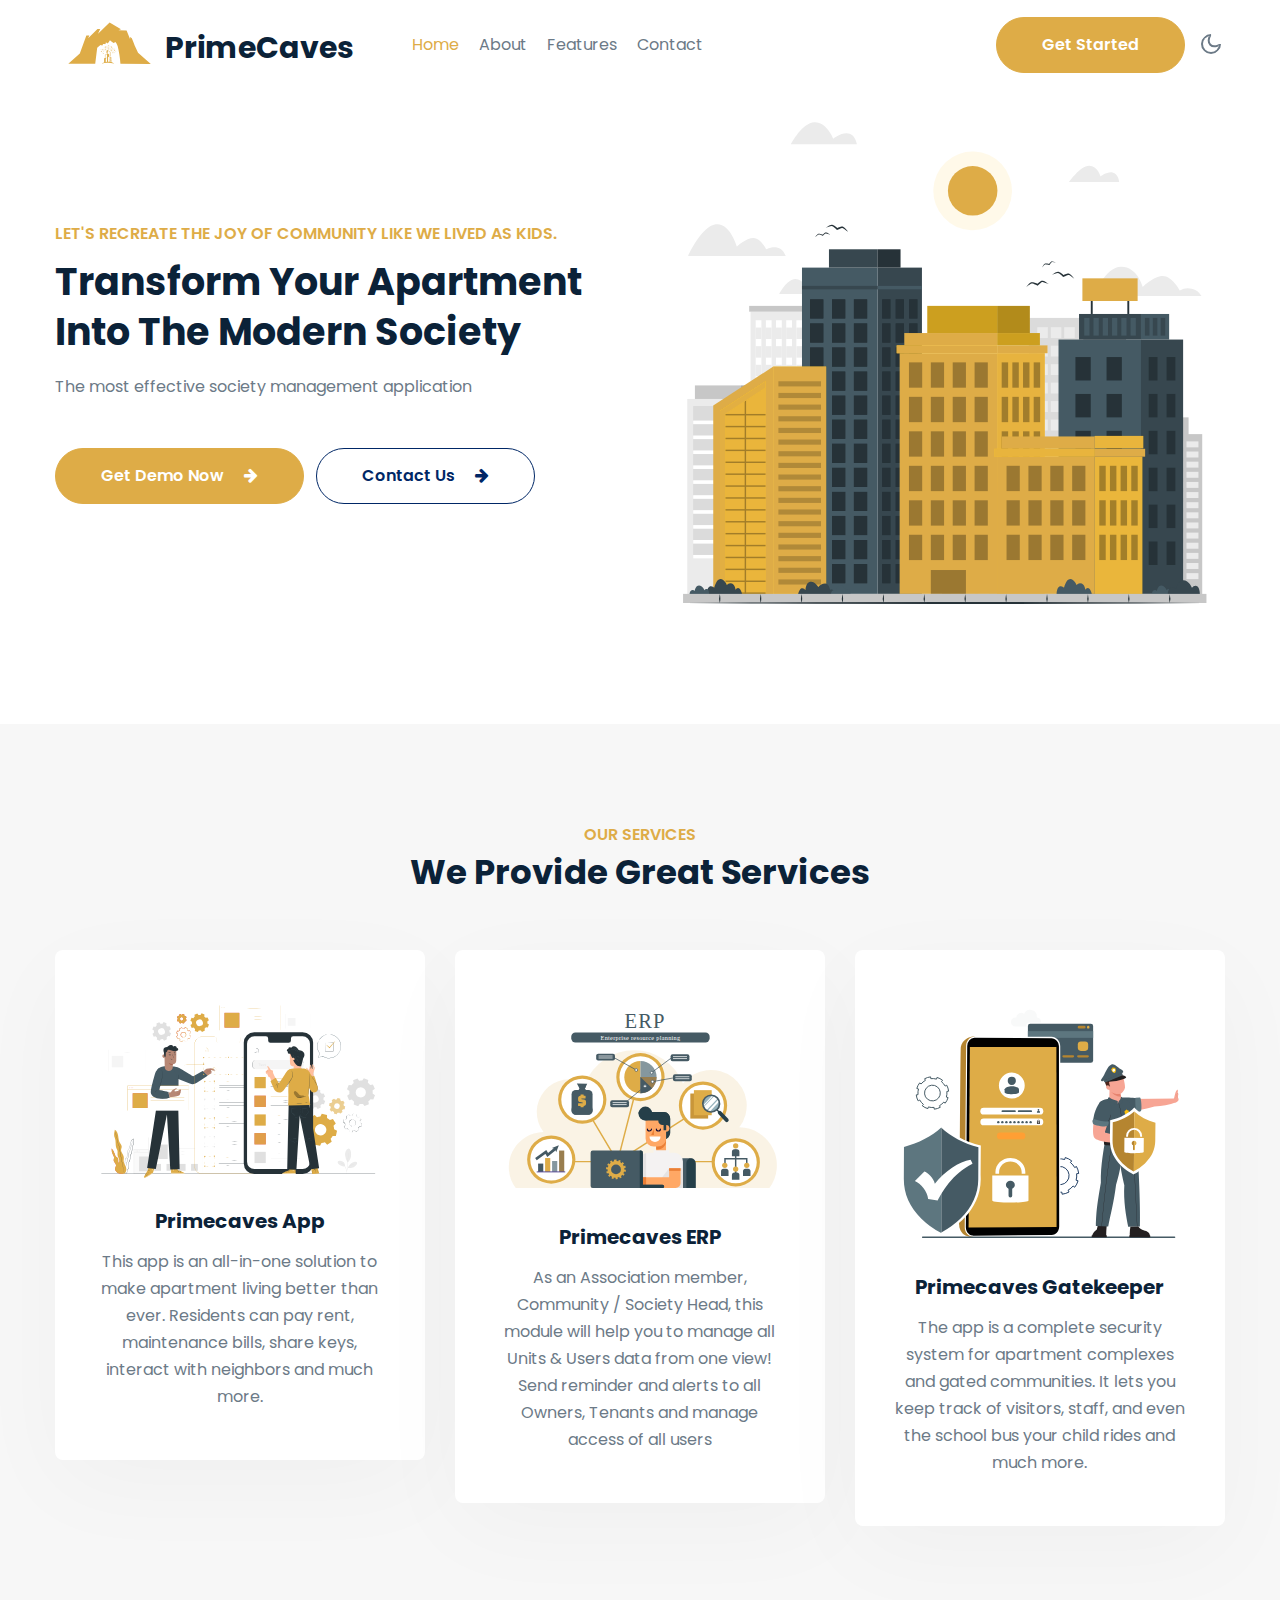
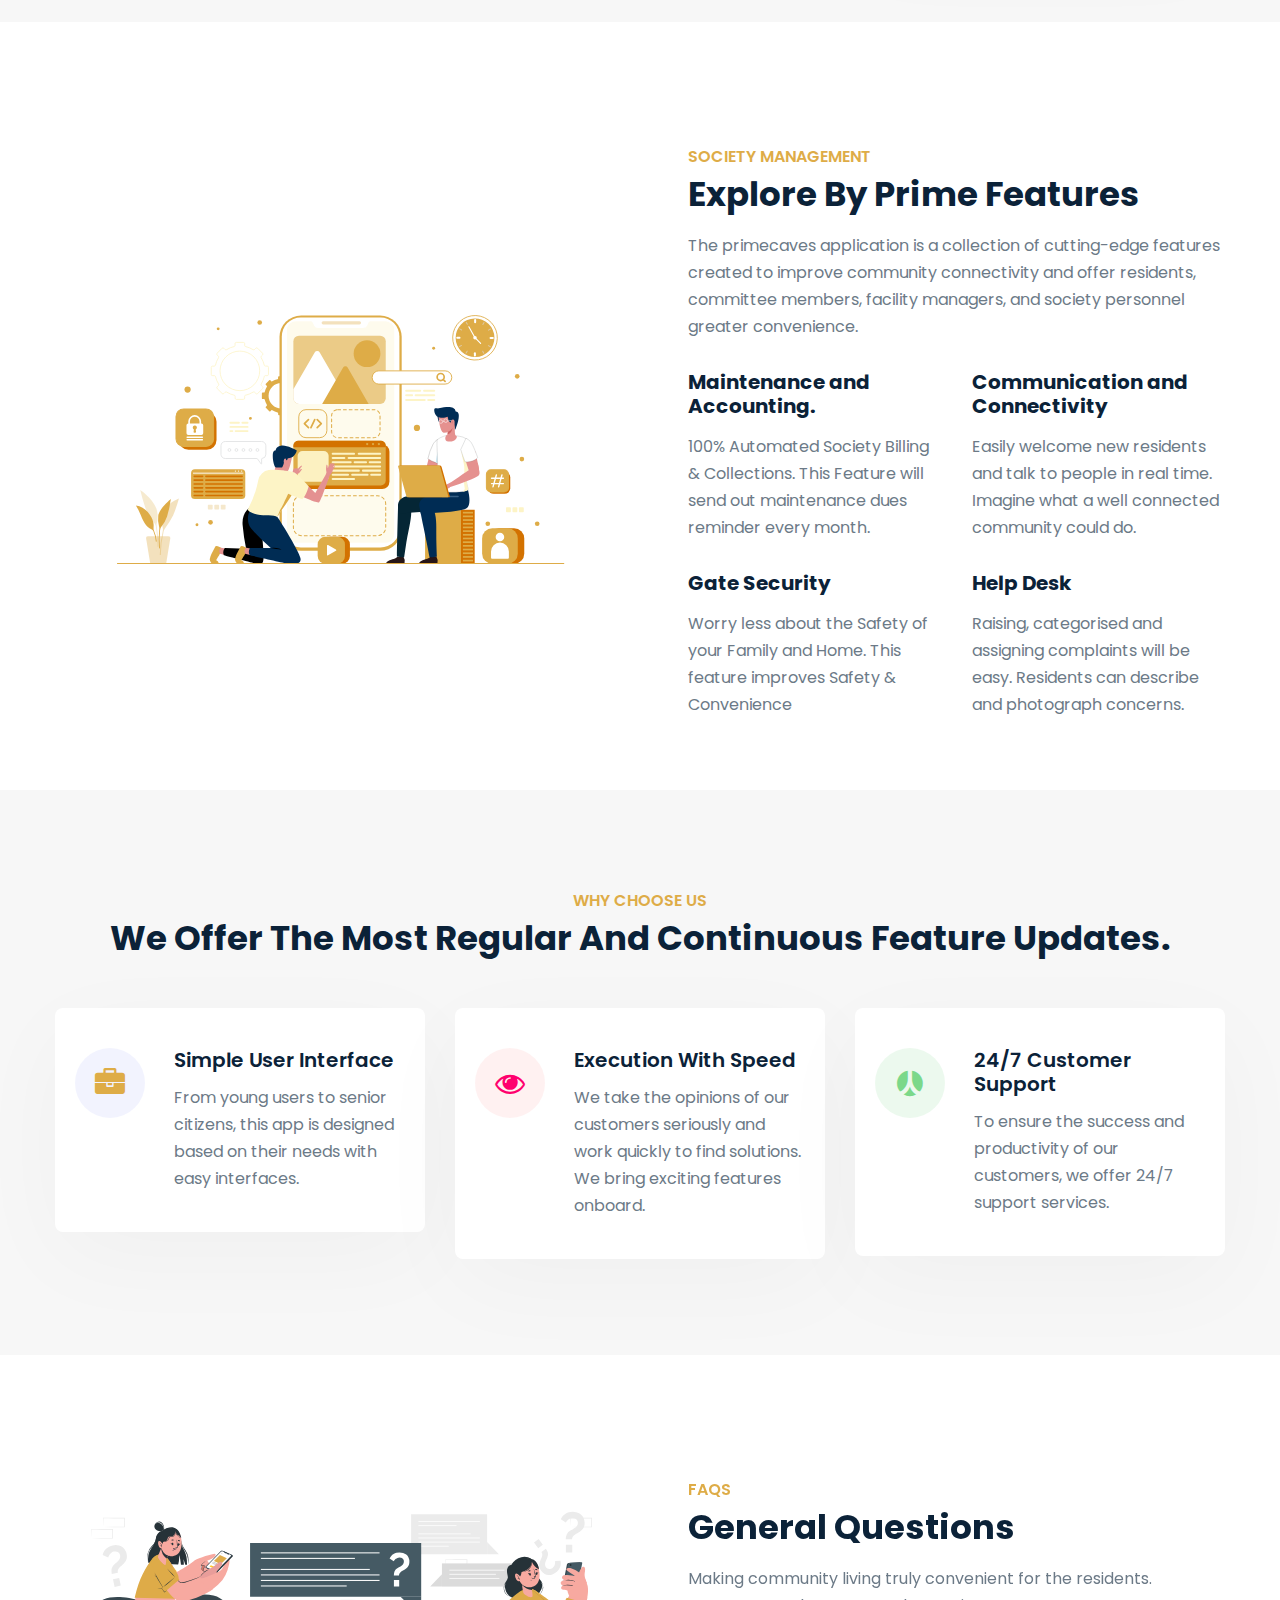
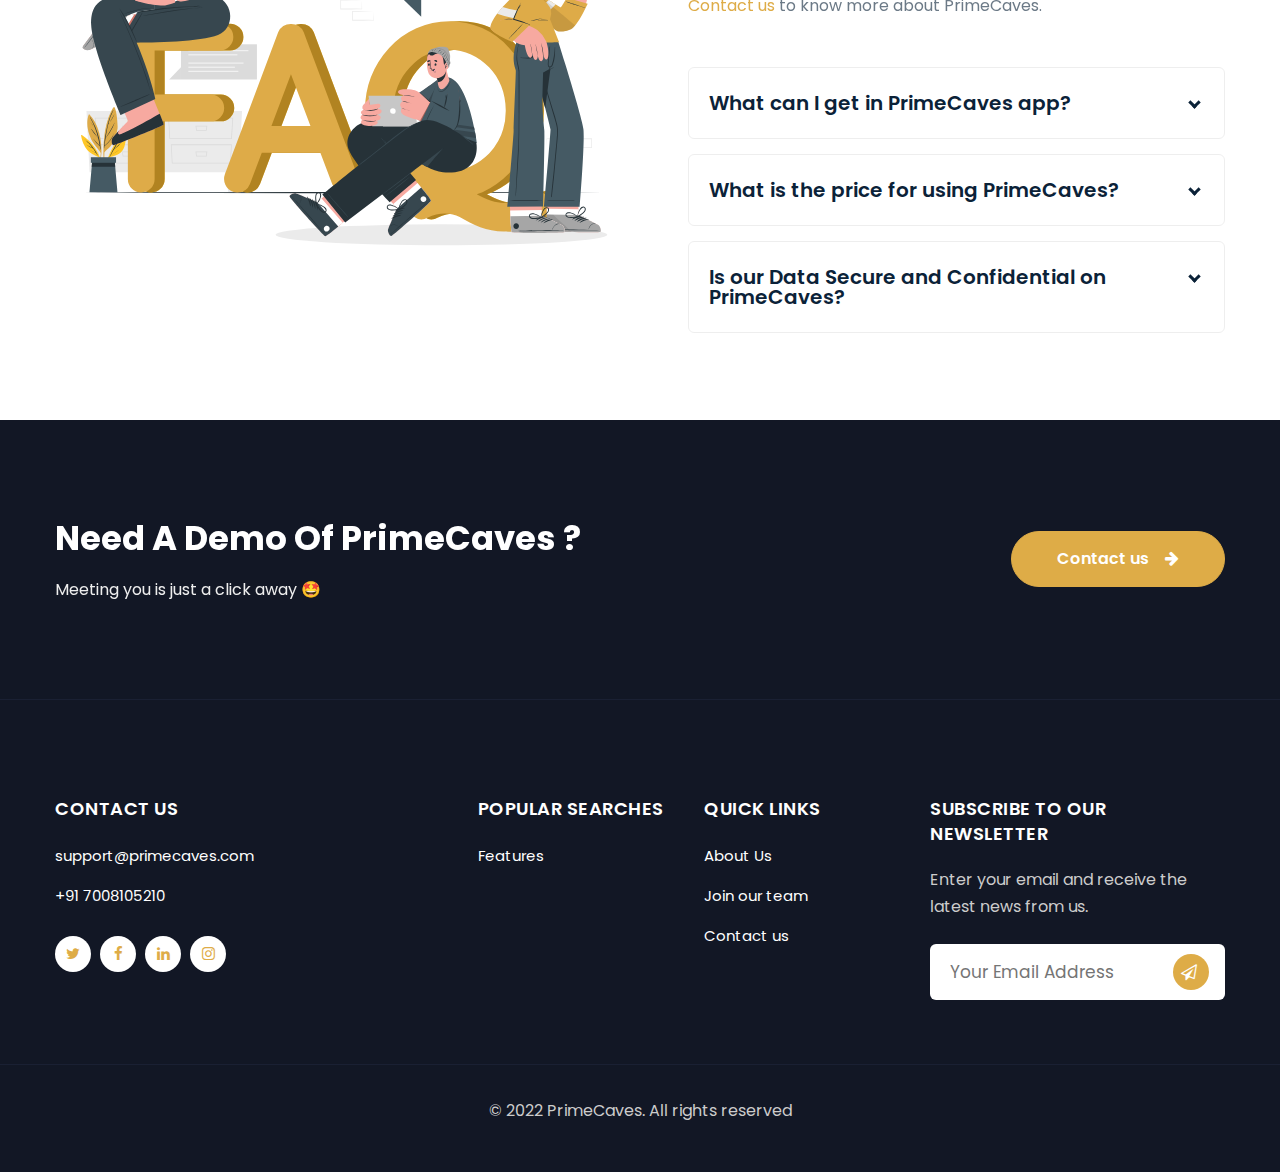
==== commit 59c355a1: "Changes" ====
--- a/index.html
+++ b/index.html
@@ -200,9 +200,9 @@
                   </div>
                 </div>
                 <div class="col-sm-9 content4-right-info pl-4">
-                  <h6><a href="#url">We focus on solutions</a></h6>
-                  <p>For us, it’s all about what adds value for our users. Above all, we want our words to
-                    work for you.</p>
+                  <h6><a href="#url">Simple User Interface</a></h6>
+                  <p>From young users to senior citizens, this app is designed based on their needs with easy
+                    interfaces.</p>
                 </div>
               </div>
             </div>
@@ -216,9 +216,9 @@
                   </div>
                 </div>
                 <div class="col-sm-9 content4-right-info pl-4">
-                  <h6><a href="#url"> Fast service is crucial.</a></h6>
-                  <p>We consult with society and apartments to ensure that the required forthcoming
-                    provides them with the best usecase.</p>
+                  <h6><a href="#url"> Execution With Speed</a></h6>
+                  <p>We take the opinions of our customers seriously and work quickly to find solutions. We bring
+                    exciting features onboard.</p>
                 </div>
               </div>
             </div>
@@ -232,8 +232,8 @@
                   </div>
                 </div>
                 <div class="col-sm-9 content4-right-info pl-4">
-                  <h6><a href="#url">Rent a home</a></h6>
-                  <p>Lorem ipsum dolor sit amet,Ea consequuntur illum facere .</p>
+                  <h6><a href="#url">24/7 Customer Support</a></h6>
+                  <p>To ensure the success and productivity of our customers, we offer 24/7 support services.</p>
                 </div>
               </div>
             </div>
@@ -255,45 +255,36 @@
         <div class="col-lg-6 mt-lg-0 mt-5 pl-lg-5">
           <h6 class="title-subhny">FaQs</h6>
           <h3 class="title-w3l">
-            Experts with experience </h3>
-          <p class="my-3"> Vestibulum ante ipsum primis in faucibus orci luctus
-            turpis sodales quis. Integer sit amet mattis quam.</p>
+            General Questions </h3>
+          <p class="my-3"> Making community living truly convenient for the residents.
+            </br><a href="contact.html"> Contact us</a> to know more about
+            PrimeCaves.
+          </p>
           <section class="w3l-faq mt-5" id="faq">
             <div class="faq-page">
               <ul>
                 <li>
                   <input type="checkbox" checked>
                   <i></i>
-                  <h4>Sed ut perspiciatis unde omnis?</h4>
-                  <p>Sit amet consectetur adipisicing elit. Voluptates amet earum velit nobis aliquam
-                    laboriosam nihil debitis animi vitae eos nisi laudantium. Tempore reiciendis ipsam
-                    culpa, qui
-                    voluptates eveniet, incidunt officiis eaque iste minima autem.</p>
+                  <h4>What can I get in PrimeCaves app?</h4>
+                  <p>PrimeCaves features via different apps provides the most complete system for managing a
+                    society's finances, billing, customer service, communications, security, and other aspects</p>
                 </li>
                 <li>
                   <input type="checkbox" checked>
                   <i></i>
-                  <h4>At vero eos iusto odio ducimus qui?</h4>
-                  <p>Lorem ipsum dolor, sit amet consectetur adipisicing elit. Voluptates amet earum velit
-                    nobis aliquam
-                    laboriosam nihil quasi fuga, ad corrupti libero omnis sapiente
-                    non assumenda excepturi aperiam animi vitae eos nisi laudantium. Tempore reiciendis
-                    ipsam culpa, qui
-                    voluptates eveniet, incidunt officiis eaque iste minima autem.</p>
+                  <h4> What is the price for using PrimeCaves?</h4>
+                  <p>There are two pricing tiers available for PrimeCaves. Before signing up with PrimeCaves, you can
+                    test out the features. Please contact us for additional information.</p>
                 </li>
                 <li>
                   <input type="checkbox" checked>
                   <i></i>
-                  <h4>We denounce with righteous?</h4>
-                  <p>Lorem ipsum dolor, sit amet consectetur adipisicing elit. Voluptates amet earum velit
-                    nobis aliquam
-                    laboriosam nihil debitis facere voluptatibus consectetur quae quasi fuga, ad corrupti
-                    libero omnis
-                    sapiente
-                    non assumenda excepturi aperiam iste minima autem.</p>
+                  <h4>Is our Data Secure and Confidential on PrimeCaves?</h4>
+                  <p>In a word, yes. Your data is protected by PrimeCaves using industry standard security procedures.
+                    The entire data communication between your browser and our server is encrypted using Secure Socket
+                    Layer (SSL) technology.</p>
                 </li>
-
-
               </ul>
             </div>
           </section>
@@ -426,7 +417,7 @@
   </div>
 
   <!-- Toast -->
-  <div id="toast" role="alert" aria-live="assertive" aria-atomic="true">
+  <!-- <div id="toast" role="alert" aria-live="assertive" aria-atomic="true">
     <div class="toast-header">
       <strong class="mr-auto">Tring Tring..</strong>
       <button type="button" class="ml-2 mb-1 close" data-dismiss="toast" aria-label="Close">
@@ -436,7 +427,7 @@
     <div class="toast-body">
       Request successfully submitted. our team will get in touch with you soon.
     </div>
-  </div>
+  </div> -->
 
   <!-- Template JavaScript -->
   <script src="assets/js/jquery-3.3.1.min.js"></script>
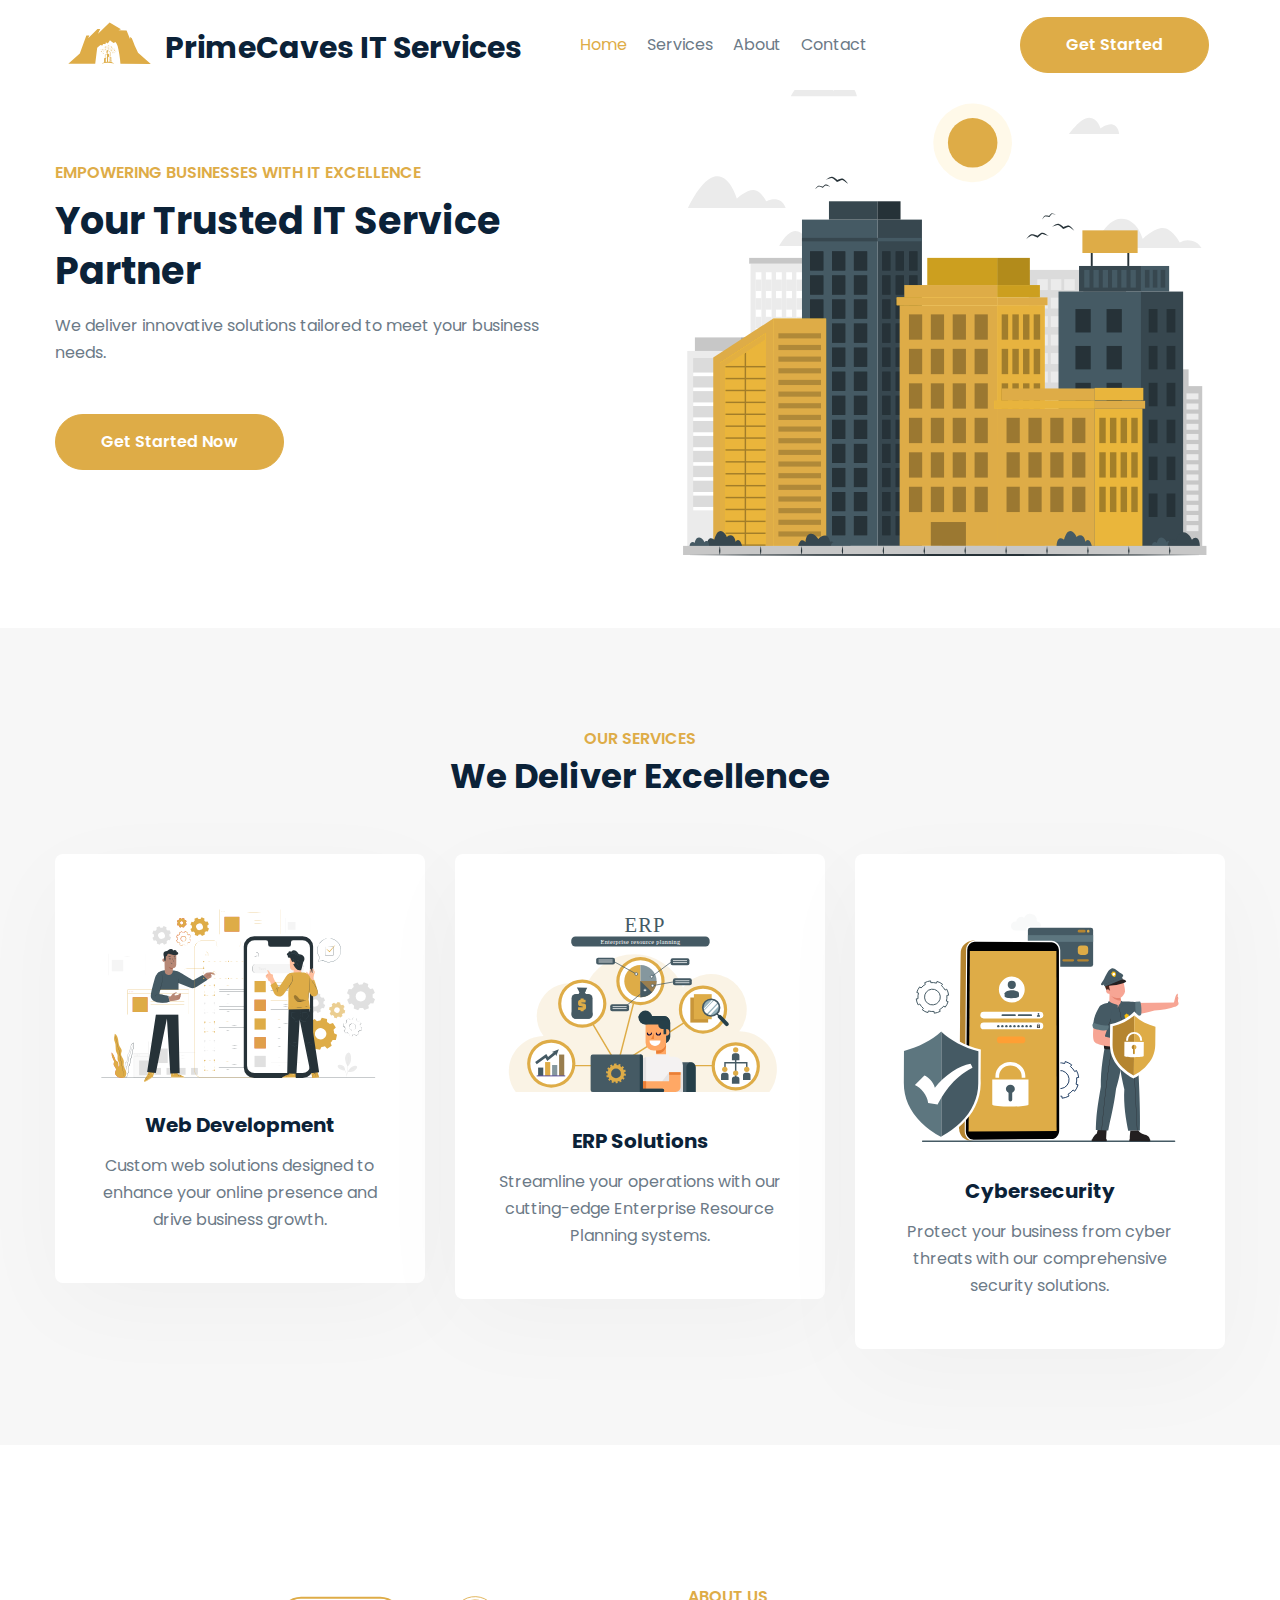
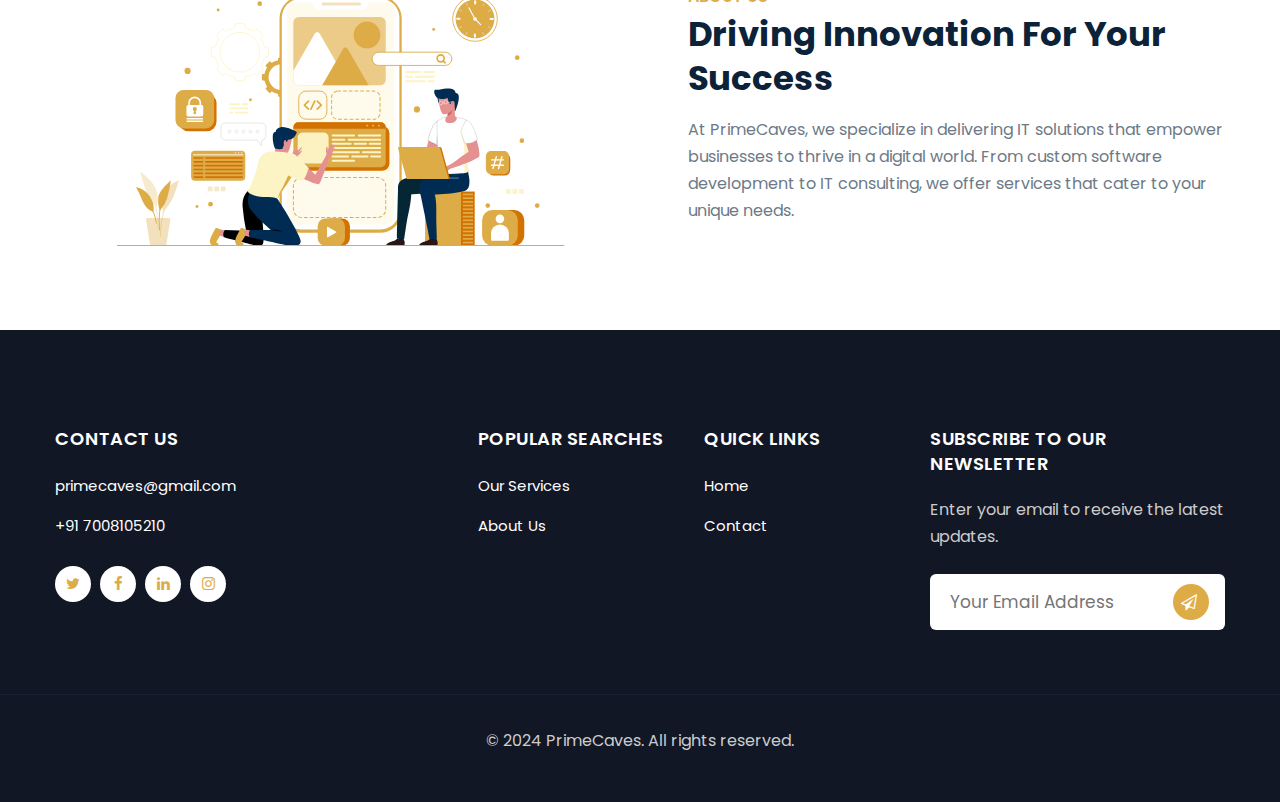
==== commit 29cdd7ba: "changes" ====
--- a/index.html
+++ b/index.html
@@ -1,12 +1,13 @@
 <!doctype html>
-<html lang="zxx">
+<html lang="en">
 
 <head>
   <!-- Required meta tags -->
   <meta charset="utf-8">
   <meta name="viewport" content="width=device-width, initial-scale=1, shrink-to-fit=no">
-  <meta name="keywords" content="Primecaves " />
-  <title>Primecaves Society Management Application </title>
+  <meta name="keywords" content="PrimeCaves IT Services" />
+  <title>PrimeCaves IT Service Company</title>
+  <link rel="icon" href="./assets/images/primecaves_logo.svg">
   <link href="//fonts.googleapis.com/css2?family=Poppins:wght@100;300;400;600;700;800&display=swap" rel="stylesheet">
   <link rel="stylesheet" href="assets/css/style-starter.css">
   <script>(function (w, d) { w.CollectId = "63991bc18dff64e01fe76290"; var h = d.head || d.getElementsByTagName("head")[0]; var s = d.createElement("script"); s.setAttribute("type", "text/javascript"); s.async = true; s.setAttribute("src", "https://collectcdn.com/launcher.js"); h.appendChild(s); })(window, document);</script>
@@ -15,19 +16,17 @@
 <body>
   <!--header-->
   <div class="header-w3l">
-    <!-- header -->
     <header id="site-header" class="fixed-top">
       <div class="container">
         <nav class="navbar navbar-expand-lg stroke">
           <a class="navbar-brand pr-lg-5" href="index.html">
-            <img src="assets/images/primecaves_logo.svg" alt="" class="img-fluid">PrimeCaves
+            <img src="assets/images/primecaves_logo.svg" alt="PrimeCaves Logo" class="img-fluid">PrimeCaves IT Services
           </a>
-          <button class="navbar-toggler  collapsed bg-gradient" type="button" data-toggle="collapse"
+          <button class="navbar-toggler collapsed bg-gradient" type="button" data-toggle="collapse"
             data-target="#navbarTogglerDemo02" aria-controls="navbarTogglerDemo02" aria-expanded="false"
             aria-label="Toggle navigation">
             <span class="navbar-toggler-icon fa icon-expand fa-bars"></span>
             <span class="navbar-toggler-icon fa icon-close fa-times"></span>
-            </span>
           </button>
 
           <div class="collapse navbar-collapse" id="navbarTogglerDemo02">
@@ -36,281 +35,97 @@
                 <a class="nav-link" href="index.html">Home</a>
               </li>
               <li class="nav-item">
-                <a class="nav-link" href="#features">About</a>
+                <a class="nav-link" href="#services">Services</a>
               </li>
               <li class="nav-item">
-                <a class="nav-link" href="#services">Features</a>
+                <a class="nav-link" href="#about">About</a>
               </li>
-
               <li class="nav-item">
                 <a class="nav-link" href="contact.html">Contact</a>
               </li>
             </ul>
             <ul class="navbar-nav search-right mt-lg-0 mt-2">
               <li class="mx-3">
-                <a href="#btn" class="btn btn-style btn-primary" data-toggle="modal" data-target="#exampleModal">Get
-                  Started</a>
+                <a href="#contact" class="btn btn-style btn-primary">Get Started</a>
               </li>
-
             </ul>
           </div>
-          <!-- toggle switch for light and dark theme -->
-          <div class="mobile-position">
-            <nav class="navigation">
-              <div class="theme-switch-wrapper">
-                <label class="theme-switch" for="checkbox">
-                  <input type="checkbox" id="checkbox">
-                  <div class="mode-container">
-                    <i class="gg-sun"></i>
-                    <i class="gg-moon"></i>
-                  </div>
-                </label>
-              </div>
-            </nav>
-          </div>
-          <!-- //toggle switch for light and dark theme -->
         </nav>
       </div>
     </header>
-    <!-- //header -->
   </div>
+
+  <!-- Banner Section -->
   <section class="w3l-banner py-5" id="banner">
-    <div class="midd-w3 py-lg-5 py-md-4">
-      <div class="container py-lg-2">
-        <div class="row">
-          <div class="col-lg-6 banner-content align-self pr-lg-5">
-            <h5 class="title-subhny mb-2">Let's recreate the joy of community like we lived as kids.</h5>
-            <h3 class="">Transform your apartment into the modern society</h3>
-            <p class="mt-3">The most effective society management application</p>
-            <a href="#btn" class="btn btn-style btn-primary mt-lg-5 mt-4 mr-2" data-toggle="modal"
-              data-target="#exampleModal">Get Demo Now <span class="fa fa-arrow-right  ml-3"></a>
-            <a href="contact.html" class="btn btn-style btn-outline-dark mt-lg-5 mt-4">Contact Us <span
-                class="fa fa-arrow-right  ml-3"></a>
+    <div class="container py-lg-2">
+      <div class="row">
+        <div class="col-lg-6 banner-content align-self pr-lg-5">
+          <h5 class="title-subhny mb-2">Empowering Businesses with IT Excellence</h5>
+          <h3 class="">Your Trusted IT Service Partner</h3>
+          <p class="mt-3">We deliver innovative solutions tailored to meet your business needs.</p>
+          <a href="#contact" class="btn btn-style btn-primary mt-lg-5 mt-4">Get Started Now</a>
+        </div>
+        <div class="col-lg-6 text-center mt-lg-0 mt-md-5 mt-4">
+          <img src="assets/images/1.svg" alt="IT Services" class="img-fluid">
+        </div>
+      </div>
+    </div>
+  </section>
+
+  <!-- Services Section -->
+  <section class="w3l-bottom-grids-6 py-5" id="services">
+    <div class="container py-lg-5 py-md-4 py-2">
+      <div class="title-content text-center">
+        <h6 class="title-subhny text-center">Our Services</h6>
+        <h3 class="title-w3l mb-sm-5 mb-4 pb-sm-o pb-2 text-center">We Deliver Excellence</h3>
+      </div>
+      <div class="grids-area-hny main-cont-wthree-fea row">
+        <div class="col-lg-4 col-md-6 grids-feature">
+          <div class="area-box icon-blue">
+            <img src="assets/images/primecaves_app.svg" alt="Web Development" class="img-fluid">
+            <h4><a href="#feature" class="title-head">Web Development</a></h4>
+            <p>Custom web solutions designed to enhance your online presence and drive business growth.</p>
           </div>
-          <div class="col-lg-6 text-center mt-lg-0 mt-md-5 mt-4">
-            <div class="image-block position-relative">
-              <img src="assets/images/1.svg" alt="" class="img-fluid mt-lg-0 mt-4">
-            </div>
+        </div>
+        <div class="col-lg-4 col-md-6 grids-feature mt-md-0 mt-4">
+          <div class="area-box icon-pink">
+            <img src="assets/images/primecaves_erp.svg" alt="ERP Solutions" class="img-fluid">
+            <h4><a href="#feature" class="title-head">ERP Solutions</a></h4>
+            <p>Streamline your operations with our cutting-edge Enterprise Resource Planning systems.</p>
+          </div>
+        </div>
+        <div class="col-lg-4 col-md-6 grids-feature mt-lg-0 mt-4">
+          <div class="area-box icon-yellow">
+            <img src="assets/images/primecaves_gatekeeper.svg" alt="Cybersecurity" class="img-fluid">
+            <h4><a href="#feature" class="title-head">Cybersecurity</a></h4>
+            <p>Protect your business from cyber threats with our comprehensive security solutions.</p>
           </div>
         </div>
       </div>
     </div>
   </section>
-  <!-- /bottom-grids-->
-  <section class="w3l-bottom-grids-6 py-5" id="services">
-    <div class="container py-lg-5 py-md-4 py-2">
-      <div class="title-content text-center">
-        <h6 class="title-subhny text-center">Our Services</h6>
-        <h3 class="title-w3l mb-sm-5 mb-4 pb-sm-o pb-2 text-center">We provide great services</h3>
-      </div>
-      <div class="grids-area-hny main-cont-wthree-fea row">
-        <div class="col-lg-4 col-md-6 grids-feature">
-          <div class="area-box icon-blue">
-            <!-- <span class="fa fa-rebel"></span> -->
-            <img src="assets/images/primecaves_app.svg" alt="" class="img-fluid">
-            <h4><a href="#feature" class="title-head">Primecaves App</a></h4>
-            <p>This app is an
-              all-in-one solution to make apartment living better than ever. Residents can pay rent, maintenance bills,
-              share
-              keys, interact with neighbors and much more.
-            </p>
-          </div>
-        </div>
-        <div class="col-lg-4 col-md-6 grids-feature mt-md-0 mt-4">
-          <div class="area-box icon-pink">
-            <img src="assets/images/primecaves_erp.svg" alt="" class="img-fluid">
-            <h4><a href="#feature" class="title-head">Primecaves ERP</a></h4>
-            <p>As an Association member, Community / Society Head, this module will help you to manage all Units & Users
-              data from one view! Send reminder and alerts to all Owners, Tenants and manage access of all users</p>
 
-          </div>
-        </div>
-        <div class="col-lg-4 col-md-6 grids-feature mt-lg-0 mt-4">
-          <div class="area-box icon-yellow">
-            <img src="assets/images/primecaves_gatekeeper.svg" alt="" class="img-fluid">
-            <h4><a href="#feature" class="title-head">Primecaves Gatekeeper</a></h4>
-            <p>The app is a complete security system for apartment complexes and gated communities. It
-              lets you keep track of visitors, staff, and even the school bus your child rides and much more.</p>
-
-          </div>
-        </div>
-      </div>
-    </div>
-  </section>
-  <!-- //bottom-grids-->
-  <!--/w3l-agents-block-->
-  <div class="w3l-agent-block py-5" id="why">
+  <!-- About Section -->
+  <div class="w3l-agent-block py-5" id="about">
     <div class="container py-lg-4">
       <div class="row align-items-center mt-5">
         <div class="col-lg-6">
           <div class="agent-block-image px-lg-5">
-            <img src="assets/images/3.svg" class="img-fluid" alt="">
+            <img src="assets/images/3.svg" class="img-fluid" alt="About Us">
           </div>
         </div>
         <div class="col-lg-6 mt-lg-0 mt-5 pl-lg-5">
-          <h6 class="title-subhny">Society Management</h6>
-          <h3 class="title-w3l">
-            Explore
-            by Prime Features</h3>
-          <p class="my-3"> The primecaves application is a collection of cutting-edge features created to improve
-            community connectivity and offer residents, committee members, facility managers, and society personnel
-            greater convenience.</p>
-
-          <div class="subscribe-cat">
-            <div class="subscribe-cat-gd">
-              <a href="#" class="subscribe-cat-link">Maintenance and Accounting.</a>
-              <p class="mt-2">100% Automated Society Billing & Collections. This Feature will send out maintenance dues
-                reminder every month.</p>
-            </div>
-            <div class="subscribe-cat-gd">
-              <a href="#" class="subscribe-cat-link">Communication and Connectivity</a>
-              <p class="mt-2">Easily welcome new residents and talk to people in real time. Imagine what a
-                well connected community could do.</p>
-            </div>
-            <div class="subscribe-cat-gd">
-              <a href="#" class="subscribe-cat-link">Gate Security</a>
-              <p class="mt-2">Worry less about the Safety of your Family and Home. This feature improves Safety &
-                Convenience</p>
-            </div>
-            <div class="subscribe-cat-gd">
-              <a href="#" class="subscribe-cat-link">Help Desk</a>
-              <p class="mt-2">Raising, categorised and assigning complaints will be easy. Residents can describe and
-                photograph concerns.</p>
-            </div>
-          </div>
+          <h6 class="title-subhny">About Us</h6>
+          <h3 class="title-w3l">Driving Innovation for Your Success</h3>
+          <p class="my-3">At PrimeCaves, we specialize in delivering IT solutions that empower businesses to thrive in a
+            digital world. From custom software development to IT consulting, we offer services that cater to your
+            unique needs.</p>
         </div>
       </div>
     </div>
   </div>
-  <!--/w3l-content-4-->
-  <section class="w3l-content-4 py-5" id="features">
-    <div class="content-4-main py-lg-5 py-md-4">
-      <div class="container">
-        <div class="title-content text-center">
-          <h3 class="title-subhny"> Why choose us</h3>
-          <h3 class="title-w3l">We offer the most regular and continuous feature updates.</h3>
-        </div>
-        <div class="content-info-in row pt-lg-5">
-          <div class="content-left col-lg-4 mt-lg-0 mt-md-5 mt-3">
-            <div class="content-4-main-gd">
-              <div class="row content4-right-grids">
-                <div class="col-sm-3 content4-right-icon">
-                  <div class="content4-icon icon-clr1">
-                    <span class="fa fa-briefcase"></span>
-                  </div>
-                </div>
-                <div class="col-sm-9 content4-right-info pl-4">
-                  <h6><a href="#url">Simple User Interface</a></h6>
-                  <p>From young users to senior citizens, this app is designed based on their needs with easy
-                    interfaces.</p>
-                </div>
-              </div>
-            </div>
-          </div>
-          <div class="content-left col-lg-4 mt-lg-0 mt-md-5 mt-3">
-            <div class="content-4-main-gd">
-              <div class="row content4-right-grids">
-                <div class="col-sm-3 content4-right-icon">
-                  <div class="content4-icon icon-clr2">
-                    <span class="fa fa-eye"></span>
-                  </div>
-                </div>
-                <div class="col-sm-9 content4-right-info pl-4">
-                  <h6><a href="#url"> Execution With Speed</a></h6>
-                  <p>We take the opinions of our customers seriously and work quickly to find solutions. We bring
-                    exciting features onboard.</p>
-                </div>
-              </div>
-            </div>
-          </div>
-          <div class="content-left col-lg-4 mt-lg-0 mt-md-5mt-3">
-            <div class="content-4-main-gd">
-              <div class="row content4-right-grids">
-                <div class="col-sm-3 content4-right-icon">
-                  <div class="content4-icon icon-clr3">
-                    <span class="fa fa-renren"></span>
-                  </div>
-                </div>
-                <div class="col-sm-9 content4-right-info pl-4">
-                  <h6><a href="#url">24/7 Customer Support</a></h6>
-                  <p>To ensure the success and productivity of our customers, we offer 24/7 support services.</p>
-                </div>
-              </div>
-            </div>
-          </div>
-        </div>
-      </div>
-    </div>
-  </section>
-  <!--//w3l-content-4-->
-  <!--/w3l-faq-block-->
-  <div class="w3l-faq-block py-5" id="faq">
-    <div class="container py-lg-4">
-      <div class="row mt-5">
-        <div class="col-lg-6">
-          <div class="faq-image">
-            <img src="assets/images/primecaves_faq.svg" class="img-fluid" alt="">
-          </div>
-        </div>
-        <div class="col-lg-6 mt-lg-0 mt-5 pl-lg-5">
-          <h6 class="title-subhny">FaQs</h6>
-          <h3 class="title-w3l">
-            General Questions </h3>
-          <p class="my-3"> Making community living truly convenient for the residents.
-            </br><a href="contact.html"> Contact us</a> to know more about
-            PrimeCaves.
-          </p>
-          <section class="w3l-faq mt-5" id="faq">
-            <div class="faq-page">
-              <ul>
-                <li>
-                  <input type="checkbox" checked>
-                  <i></i>
-                  <h4>What can I get in PrimeCaves app?</h4>
-                  <p>PrimeCaves features via different apps provides the most complete system for managing a
-                    society's finances, billing, customer service, communications, security, and other aspects</p>
-                </li>
-                <li>
-                  <input type="checkbox" checked>
-                  <i></i>
-                  <h4> What is the price for using PrimeCaves?</h4>
-                  <p>There are two pricing tiers available for PrimeCaves. Before signing up with PrimeCaves, you can
-                    test out the features. Please contact us for additional information.</p>
-                </li>
-                <li>
-                  <input type="checkbox" checked>
-                  <i></i>
-                  <h4>Is our Data Secure and Confidential on PrimeCaves?</h4>
-                  <p>In a word, yes. Your data is protected by PrimeCaves using industry standard security procedures.
-                    The entire data communication between your browser and our server is encrypted using Secure Socket
-                    Layer (SSL) technology.</p>
-                </li>
-              </ul>
-            </div>
-          </section>
-        </div>
-      </div>
-    </div>
-  </div>
-  <section class="w3l-project py-5">
-    <div class="container py-md-5 py-sm-4 py-2">
-      <div class="row">
-        <div class="col-lg-8">
-          <div class="bottom-info">
-            <div class="header-section">
-              <h3 class="title-w3l two">Need a demo of PrimeCaves ?</h3>
-              <p class="mt-3 pr-lg-5">Meeting you is just a click away &#129321; </p>
-            </div>
-          </div>
-        </div>
-        <div class="col-lg-4 align-self text-lg-right">
-          <a href="#get" class="btn btn-style btn-primary mt-lg-0 mt-md-5 mt-4">Contact us<span
-              class="fa fa-arrow-right ml-3"></span></a>
-        </div>
-      </div>
-    </div>
-  </section>
-  <!-- footer17 -->
+
+  <!-- Footer -->
   <section class="footer-17">
     <div class="footer17_sur py-5">
       <div class="container py-lg-5 py-md-4">
@@ -318,208 +133,45 @@
           <div class="footer17-top-left1_sur pr-lg-4">
             <h6>Contact Us</h6>
             <ul>
-              <li><a href="mailto:support@primecaves.com">support@primecaves.com</a></li>
-              <li><a href="tel:+(21) 255 989 8088">+91 7008105210</a></li>
+              <li><a href="mailto:primecaves@gmail.com">primecaves@gmail.com</a></li>
+              <li><a href="tel:+917008105210">+91 7008105210</a></li>
             </ul>
             <ul class="footers-17_social">
               <li><a href="#url" class="twitter"><span class="fa fa-twitter"></span></a></li>
               <li><a href="#url" class="facebook"><span class="fa fa-facebook"></span></a></li>
               <li><a href="#url" class="linkedin"><span class="fa fa-linkedin"></span></a></li>
-              <li><a href="https://www.instagram.com/prime_caves/" class="instagram"><span
-                    class="fa fa-instagram"></span></a></li>
+              <li><a href="#url" class="instagram"><span class="fa fa-instagram"></span></a></li>
             </ul>
           </div>
           <div class="footer17-top-left2_sur">
             <h6>Popular Searches</h6>
             <ul>
-              <li><a href="#features">Features</a></li>
+              <li><a href="#services">Our Services</a></li>
+              <li><a href="#about">About Us</a></li>
             </ul>
           </div>
           <div class="footer17-top-left3_sur">
             <h6>Quick links</h6>
             <ul>
-              <li><a href="#features">About Us</a></li>
-              <li><a href="https://docs.google.com/forms/d/1Q97ym_bTbNuKrxnFO0dB0XYQ7gxJaErzyHhy2816YYk">Join our
-                  team</a></li>
-              <li><a href="contact.html">Contact us</a></li>
+              <li><a href="index.html">Home</a></li>
+              <li><a href="contact.html">Contact</a></li>
             </ul>
           </div>
           <div class="footer17-top-left4_sur">
-            <h6>Subscribe To Our Newsletter</h6>
-            <p>Enter your email and receive the latest news from us.</p>
-            <div class="w3l-footer-subscribe mt-4">
-              <form action="#" class="subscribe" method="post">
-                <input type="email" name="email" placeholder="Your Email Address" required="">
-                <button><span class="fa fa-paper-plane-o pr-1"></span></button>
-              </form>
-            </div>
+            <h6>Subscribe to Our Newsletter</h6>
+            <p>Enter your email to receive the latest updates.</p>
+            <form action="#" class="subscribe mt-4">
+              <input type="email" name="email" placeholder="Your Email Address" required="">
+              <button><span class="fa fa-paper-plane-o pr-1"></span></button>
+            </form>
           </div>
         </div>
       </div>
       <div class="copyright text-center">
-        <div class="container">
-          <p class="copy-footer-29">© 2022 PrimeCaves. All rights reserved</p>
-        </div>
+        <p class="copy-footer-29">© 2024 PrimeCaves. All rights reserved.</p>
       </div>
-      <!-- move top -->
-      <button onclick="topFunction()" id="movetop" title="Go to top">
-        &#10548;
-      </button>
-      <script>
-        // When the user scrolls down 20px from the top of the document, show the button
-        window.onscroll = function () {
-          scrollFunction()
-        };
-
-        function scrollFunction() {
-          if (document.body.scrollTop > 20 || document.documentElement.scrollTop > 20) {
-            document.getElementById("movetop").style.display = "block";
-          } else {
-            document.getElementById("movetop").style.display = "none";
-          }
-        }
-
-        // When the user clicks on the button, scroll to the top of the document
-        function topFunction() {
-          document.body.scrollTop = 0;
-          document.documentElement.scrollTop = 0;
-        }
-      </script>
-      <!-- /move top -->
     </div>
   </section>
-  <!-- //footer17 -->
-
-  <!-- //modal -->
-  <div class="contact-grids">
-    <div class="modal" id="exampleModal" tabindex="-1" role="dialog" aria-labelledby="exampleModalLabel"
-      aria-hidden="true">
-      <div class="contact-right">
-        <form method="post" class="gform">
-          <div class="input-grids">
-            <input type="text" name="name" id="name" placeholder="Your Name*" class="contact-input" required="" />
-            <input type="email" name="email" id="email" placeholder="Your Email*" class="contact-input" required="" />
-            <input type="phone" name="phoneNo" id="phoneNo" placeholder="Your Phone No*" class="contact-input"
-              required="" />
-          </div>
-          <div class="form-input">
-            <textarea name="message" id="message" placeholder="Type your message here*" required=""></textarea>
-          </div>
-          <div style="display: flex;justify-content: space-between;">
-            <button class=" btn btn-style btn-primary" data-dismiss="modal">Close</button>
-            <div class="form-buttonhny text-lg-right">
-              <button class="btn btn-style btn-primary">Send Message</button>
-            </div>
-          </div>
-        </form>
-      </div>
-    </div>
-  </div>
-
-  <!-- Toast -->
-  <!-- <div id="toast" role="alert" aria-live="assertive" aria-atomic="true">
-    <div class="toast-header">
-      <strong class="mr-auto">Tring Tring..</strong>
-      <button type="button" class="ml-2 mb-1 close" data-dismiss="toast" aria-label="Close">
-        <span aria-hidden="true">&times;</span>
-      </button>
-    </div>
-    <div class="toast-body">
-      Request successfully submitted. our team will get in touch with you soon.
-    </div>
-  </div> -->
-
-  <!-- Template JavaScript -->
-  <script src="assets/js/jquery-3.3.1.min.js"></script>
-  <script src="assets/js/theme-change.js"></script><!-- theme switch js (light and dark)-->
-  <!-- owlcarousel -->
-  <script src="assets/js/owl.carousel.js"></script>
-
-  <!-- script for tesimonials carousel slider -->
-  <script>
-    $(document).ready(function () {
-      $("#owl-demo1").owlCarousel({
-        loop: true,
-        nav: false,
-        margin: 50,
-        responsiveClass: true,
-        responsive: {
-          0: {
-            items: 1,
-            nav: false
-          },
-          736: {
-            items: 3,
-            nav: false
-          }
-        }
-      })
-    })
-  </script>
-
-  <!-- script for tesimonials agency carousel slider -->
-  <script>
-    $(document).ready(function () {
-      $("#owl-agency").owlCarousel({
-        loop: true,
-        nav: false,
-        margin: 50,
-        responsiveClass: true,
-        responsive: {
-          0: {
-            items: 1,
-            nav: false
-          },
-          736: {
-            items: 1,
-            nav: false
-          }
-        }
-      })
-    })
-  </script>
-  <!-- //script for tesimonials agency carousel slider -->
-  <!-- disable body scroll which navbar is in active -->
-  <script>
-    $(function () {
-      $('.navbar-toggler').click(function () {
-        $('body').toggleClass('noscroll');
-      })
-    });
-  </script>
-  <!-- disable body scroll which navbar is in active -->
-
-  <!--/MENU-JS-->
-  <script>
-    $(window).on("scroll", function () {
-      var scroll = $(window).scrollTop();
-
-      if (scroll >= 80) {
-        $("#site-header").addClass("nav-fixed");
-      } else {
-        $("#site-header").removeClass("nav-fixed");
-      }
-    });
-
-    //Main navigation Active Class Add Remove
-    $(".navbar-toggler").on("click", function () {
-      $("header").toggleClass("active");
-    });
-    $(document).on("ready", function () {
-      if ($(window).width() > 991) {
-        $("header").removeClass("active");
-      }
-      $(window).on("resize", function () {
-        if ($(window).width() > 991) {
-          $("header").removeClass("active");
-        }
-      });
-    });
-  </script>
-  <!--//MENU-JS-->
-
-  <script src="assets/js/bootstrap.min.js"></script>
-  <script data-cfasync="false" src="./assets/js/form-submission-handler.js"></script>
 </body>
 
 </html>